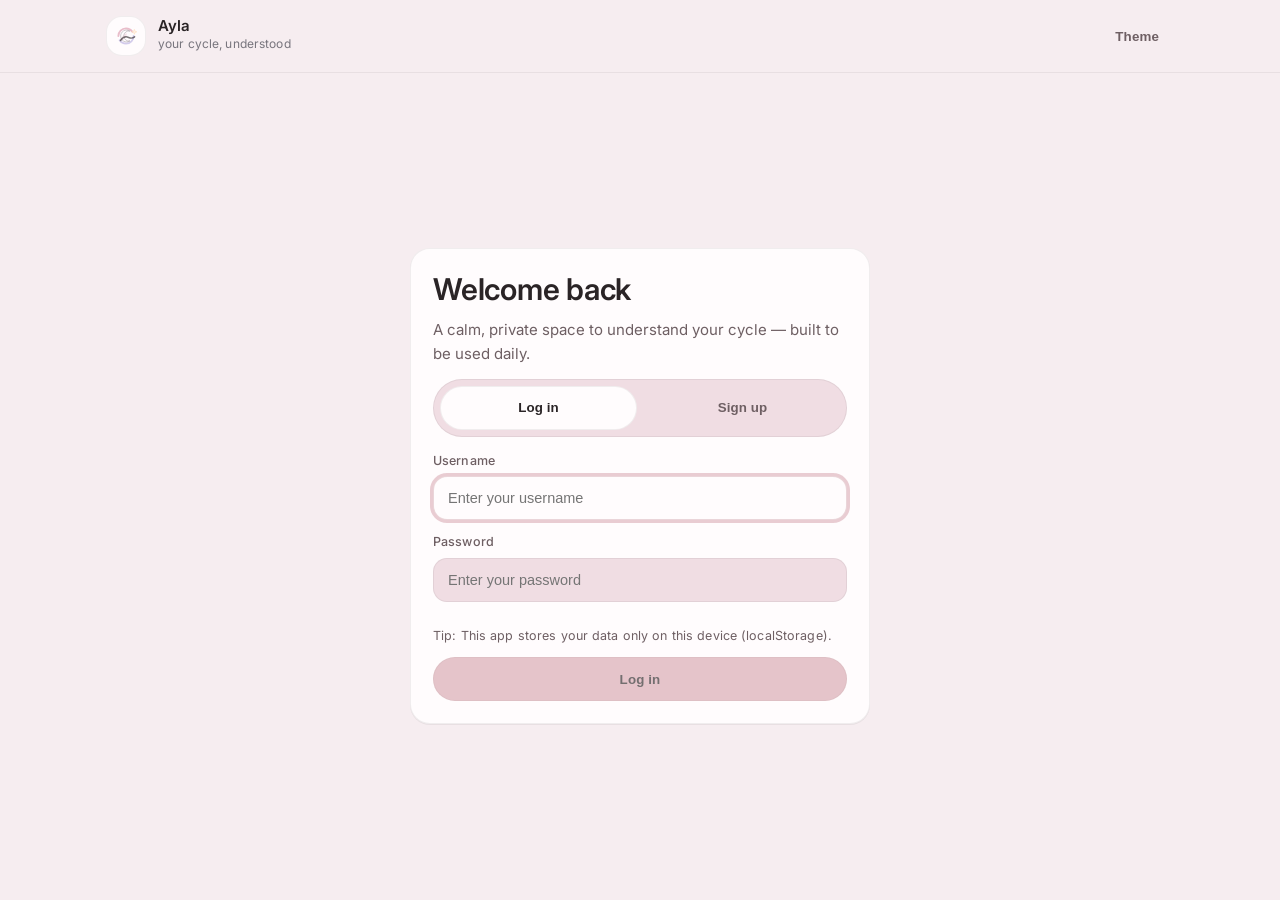
==== dashboard.html @ e4e5021b "Initial commit" ====
<!doctype html>
<html lang="en">
  <head>
    <meta charset="UTF-8" />
    <meta name="viewport" content="width=device-width, initial-scale=1" />
    <meta name="color-scheme" content="light" />
    <title>Ayla — your cycle, understood</title>
    <link rel="stylesheet" href="./styles.css" />
  </head>
  <body class="page page--dashboard">
    <a class="skip-link" href="#main">Skip to content</a>

    <header class="topbar topbar--app" role="banner">
      <div class="topbar__inner topbar__inner--app">
        <div class="topbar__brand">
          <div class="brand" aria-label="Ayla">
            <div class="brand__mark" aria-hidden="true">
              <svg class="ayla-logo" viewBox="0 0 48 48" role="img" focusable="false" aria-hidden="true">
                <!-- Cycle ring -->
                <path class="ayla-logo__ring" d="M13.2 24c0-6 4.8-10.8 10.8-10.8 3.7 0 7 1.8 9 4.7" />
                <path class="ayla-logo__ring ayla-logo__ring--soft" d="M34.8 24c0 6-4.8 10.8-10.8 10.8-3.7 0-7-1.8-9-4.7" />

                <!-- Crescent -->
                <path class="ayla-logo__crescent" d="M29.6 17.1a8.4 8.4 0 1 0 0 13.8 7.1 7.1 0 1 1 0-13.8Z" />

                <!-- Petal -->
                <path class="ayla-logo__petal" d="M18.2 27.2c.7-2.9 2.8-5.1 6.2-6.5-.2 3.7-1.6 6.2-4.4 7.8-1.1.6-2.4.9-3.9.9.8-.6 1.4-1.3 2.1-2.2Z" />

                <!-- Gentle wave -->
                <path class="ayla-logo__wave" d="M16.2 30.3c2.5-3.5 5.3-5.1 7.9-5.1 2.7 0 4.6 1.8 7.4 1.8 1.7 0 3.2-.6 4.6-1.8" />

                <!-- Spark -->
                <path class="ayla-logo__spark" d="M35.8 14.6l.9 2.6 2.6.9-2.6.9-.9 2.6-.9-2.6-2.6-.9 2.6-.9.9-2.6Z" />
              </svg>
            </div>
            <div class="brand__text">
              <div class="brand__name">Ayla</div>
              <div class="brand__tagline">your cycle, understood</div>
            </div>
          </div>
        </div>

        <nav class="app-nav" id="appNav" aria-label="Main navigation">
          <button class="app-nav__tab" type="button" data-route="home" aria-current="page">Home</button>
          <button class="app-nav__tab" type="button" data-route="calendar">Calendar</button>
          <button class="app-nav__tab" type="button" data-route="insights">Insights</button>
          <button class="app-nav__tab" type="button" data-route="food">Food</button>
          <button class="app-nav__tab" type="button" data-route="movement">Movement</button>
        </nav>
      </div>
    </header>

    <main id="main" class="dashboard-shell" role="main" data-active-view="home">
      <!-- HOME: immersive ring + energy only (100vh shell with global footer) -->
      <section class="app-view app-view--home app-view--immerse" id="view-home" aria-label="Home">
        <div class="home-immerse">
          <div class="home-hero-composition">
            <header class="home-hero-composition__greet">
              <h1 class="home-greeting h2" id="greeting">Hi</h1>
              <p class="home-emotion subtle" id="todayLine">A gentle place to check in.</p>
            </header>

            <div class="home-immerse__hero" aria-label="Your cycle today">
              <article class="immerse-cycle card card--immerse">
                <span class="immerse-cycle__eyebrow micro">Today</span>
                <button
                  type="button"
                  class="immerse-cycle__ring-btn"
                  id="heroCycleBtn"
                  aria-label="Open cycle details and settings"
                >
                  <span class="cycle-ring-lg home-ring home-ring--hero" aria-hidden="true">
                    <svg class="cycle-ring-lg__svg" id="heroCycleRing" viewBox="0 0 220 220" role="img" focusable="false"></svg>
                    <span class="cycle-ring-lg__center cycle-ring-lg__center--hero">
                      <span class="visually-hidden">Cycle day</span>
                      <span class="cycle-ring-lg__day cycle-ring-lg__day--hero" id="heroRingDay">—</span>
                    </span>
                  </span>
                </button>
                <p class="immerse-cycle__phase" id="heroDayPhaseLine">Day — · —</p>
                <p class="immerse-cycle__whisper micro subtle" id="homeCycleWhisper" hidden></p>
              </article>

              <article class="immerse-energy card card--immerse">
                <div class="immerse-energy__head">
                  <div class="immerse-energy__head-text">
                    <h2 class="immerse-energy__title">Energy</h2>
                    <p class="immerse-energy__subtitle subtle" id="homeEnergySubtitle">Log your cycle to see the curve</p>
                  </div>
                  <span class="immerse-energy__badge" id="homeEnergyBadge" aria-label="Energy tendency">—</span>
                </div>
                <button type="button" class="immerse-energy__chart-btn" id="heroEnergyBtn" aria-label="Open energy analytics">
                  <span class="energy-card__chart energy-card__chart--hero" id="heroEnergyChartWrap">
                    <svg
                      class="energy-card__svg"
                      id="heroEnergyWave"
                      viewBox="0 0 720 120"
                      role="img"
                      focusable="false"
                      aria-hidden="true"
                    ></svg>
                    <div class="wave-tooltip wave-tooltip--hero" id="heroWaveTooltip" role="status" aria-live="polite" hidden></div>
                  </span>
                </button>
                <div class="immerse-energy__axis micro subtle" aria-hidden="true">
                  <span>Low</span>
                  <span class="immerse-energy__axis-spacer"></span>
                  <span>High</span>
                </div>
              </article>
            </div>
          </div>
        </div>
      </section>

      <!-- CYCLE DETAILS (from Home ring) -->
      <section class="app-view app-view--scroll app-view--sub" id="view-cycle" aria-label="Cycle details" hidden>
        <div class="subpage-head">
          <h2 class="h3 subpage-head__title">Cycle details</h2>
          <p class="micro subtle subpage-head__hint">Settings, dates, and gentle estimates.</p>
        </div>
        <section class="card card--full cycle-detail-card">
          <div class="home-details__body home-details__body--page">
            <div class="home-details__grid-inputs">
              <label class="field">
                <span class="field__label">Cycle length (days)</span>
                <input class="field__input" id="homeCycleLengthInput" type="number" inputmode="numeric" min="15" max="60" placeholder="28" />
              </label>
              <label class="field">
                <span class="field__label">Period start date</span>
                <input class="field__input" id="homePeriodStartInput" type="date" />
              </label>
              <label class="field">
                <span class="field__label">Period duration</span>
                <input class="field__input" id="homePeriodDurationInput" type="number" inputmode="numeric" min="2" max="10" placeholder="5" />
              </label>
            </div>

            <div class="home-details__live">
              <h3 class="h3 home-details__live-title">Live estimates</h3>
              <div class="kvs home-details__kvs">
                <div class="kv">
                  <div class="kv__k">Current phase</div>
                  <div class="kv__v" id="homeKvPhase">—</div>
                </div>
                <div class="kv">
                  <div class="kv__k">Expected energy</div>
                  <div class="kv__v" id="homeKvEnergy">—</div>
                </div>
                <div class="kv">
                  <div class="kv__k">Next period</div>
                  <div class="kv__v" id="homeKvNextPeriod">—</div>
                </div>
                <div class="kv">
                  <div class="kv__k">Fertile window</div>
                  <div class="kv__v" id="homeKvFertile">—</div>
                </div>
              </div>
              <p class="micro subtle" id="homeCycleSaveState">Saved locally.</p>
            </div>

            <div class="home-details__phases" aria-label="Phase breakdown">
              <h3 class="h3">Phase notes</h3>
              <div class="phase-grid phase-grid--home">
                <article class="phase-mini" data-phase="Period">
                  <div class="phase-mini__k">Period</div>
                  <div class="phase-mini__v">Lower energy is common. Warmth, rest, and gentle meals can feel supportive.</div>
                </article>
                <article class="phase-mini" data-phase="Follicular">
                  <div class="phase-mini__k">Follicular</div>
                  <div class="phase-mini__v">Energy tends to rise. A sweet window for planning and building.</div>
                </article>
                <article class="phase-mini" data-phase="Ovulation">
                  <div class="phase-mini__k">Ovulation</div>
                  <div class="phase-mini__v">Often the peak. Hydrate and choose movement that feels joyful.</div>
                </article>
                <article class="phase-mini" data-phase="Luteal">
                  <div class="phase-mini__k">Luteal</div>
                  <div class="phase-mini__v">Bandwidth may drop. Simplify plans and keep meals steady.</div>
                </article>
              </div>
            </div>
          </div>
        </section>
      </section>

      <!-- ENERGY ANALYTICS (from Home wave) -->
      <section class="app-view app-view--scroll app-view--sub" id="view-energy" aria-label="Energy analytics" hidden>
        <div class="subpage-head">
          <h2 class="h3 subpage-head__title">Energy</h2>
          <p class="micro subtle subpage-head__hint">Rhythm, patterns, and what to expect.</p>
        </div>

        <section class="card card--full energy-analytics-card">
          <div class="energy-page__viz" id="energyPageChartWrap">
            <svg
              class="energy-card__svg energy-page__svg"
              id="energyPageWave"
              viewBox="0 0 720 120"
              role="img"
              focusable="false"
              aria-label="Energy curve across your cycle"
            ></svg>
          </div>
          <div class="energy-page__strip insights energy-strip">
            <div class="insight-card">
              <div class="insight-card__k">
                <span class="insight-card__icon insight-card__icon--period" aria-hidden="true">
                  <svg viewBox="0 0 24 24" focusable="false">
                    <path fill="none" stroke="currentColor" stroke-width="1.7" stroke-linecap="round" stroke-linejoin="round" d="M8.2 4.8c0 3.8 3.8 4.3 3.8 7.2s-3.8 3.4-3.8 7.2" />
                    <path fill="none" stroke="currentColor" stroke-width="1.7" stroke-linecap="round" stroke-linejoin="round" d="M15.8 4.8c0 3.8-3.8 4.3-3.8 7.2s3.8 3.4 3.8 7.2" />
                  </svg>
                </span>
                <span class="insight-card__label">Next period</span>
              </div>
              <div class="insight-card__v" id="energyPgNext">—</div>
              <div class="micro subtle" id="energyPgNextSub">—</div>
            </div>
            <div class="insight-card">
              <div class="insight-card__k">
                <span class="insight-card__icon insight-card__icon--fertile" aria-hidden="true">
                  <svg viewBox="0 0 24 24" focusable="false">
                    <path fill="none" stroke="currentColor" stroke-width="1.7" stroke-linecap="round" stroke-linejoin="round" d="M19.5 4.5c-5.2.5-9.2 3.5-11 7.3-1.2 2.4-1.4 5-.8 7.7 3.2-.6 5.8-2.1 7.7-4.2 3.1-3.3 4.1-7.4 4.1-10.8Z" />
                    <path fill="none" stroke="currentColor" stroke-width="1.7" stroke-linecap="round" stroke-linejoin="round" d="M6.2 18.8c2.6-3.1 5.8-5.6 9.9-7.5" />
                  </svg>
                </span>
                <span class="insight-card__label">Fertile window</span>
              </div>
              <div class="insight-card__v" id="energyPgFertile">—</div>
            </div>
            <div class="insight-card">
              <div class="insight-card__k">
                <span class="insight-card__icon insight-card__icon--guidance" aria-hidden="true">
                  <svg viewBox="0 0 24 24" focusable="false">
                    <path fill="none" stroke="currentColor" stroke-width="1.7" stroke-linecap="round" stroke-linejoin="round" d="M4.5 13.2c2.2-2.8 4.7-4.2 7.1-4.2 2.6 0 4.4 1.7 7.9 1.7 1.7 0 3.1-.4 4-1" />
                    <path fill="none" stroke="currentColor" stroke-width="1.7" stroke-linecap="round" stroke-linejoin="round" d="M6 16.5c2.1-1.7 4.1-2.6 6.2-2.6 2.1 0 3.7.9 5.8.9" />
                  </svg>
                </span>
                <span class="insight-card__label">Guidance</span>
              </div>
              <div class="insight-card__v" id="energyPgGuidance">—</div>
              <div class="micro subtle" id="energyPgGuidanceSub">—</div>
            </div>
          </div>
          <div class="divider"></div>
          <h3 class="h3">Patterns</h3>
          <div class="insight-list" id="energyInsightList" aria-label="Energy-related patterns"></div>
        </section>
      </section>

      <!-- CALENDAR -->
      <section class="app-view app-view--scroll" id="view-calendar" aria-label="Calendar" hidden>
        <section class="card card--calendar card--full" aria-label="Calendar">
          <div class="card__body card__body--calendar">
            <div class="calendar" id="calendar">
              <div class="calendar__top">
                <div class="cal-nav" aria-label="Calendar navigation">
                  <button class="icon-btn" id="prevMonthBtn" type="button" aria-label="Previous month">
                    <span aria-hidden="true">‹</span>
                  </button>
                  <div class="cal-title" id="calTitle" aria-live="polite"></div>
                  <button class="icon-btn" id="nextMonthBtn" type="button" aria-label="Next month">
                    <span aria-hidden="true">›</span>
                  </button>
                </div>
                <p class="micro subtle calendar__hint">Tap a day for details.</p>
              </div>
              <div class="calendar__dow" aria-hidden="true">
                <div>Mon</div><div>Tue</div><div>Wed</div><div>Thu</div><div>Fri</div><div>Sat</div><div>Sun</div>
              </div>
              <div class="calendar__grid" id="calendarGrid" role="grid" aria-label="Monthly calendar"></div>
            </div>

            <div class="day-panel" id="dayPanel" aria-label="Selected day details">
              <div class="day-panel__empty subtle" id="dayPanelEmpty">
                Select a date to see what you logged — or add a quick check‑in.
              </div>
              <div class="day-panel__content" id="dayPanelContent" hidden>
                <div class="day-panel__top">
                  <div>
                    <div class="micro subtle">Selected</div>
                    <div class="day-panel__date" id="selectedDateLabel">—</div>
                  </div>
                  <div class="pill" id="phasePill" hidden></div>
                </div>

                <div class="kvs">
                  <div class="kv">
                    <div class="kv__k">Period</div>
                    <div class="kv__v" id="kvPeriod">—</div>
                  </div>
                  <div class="kv">
                    <div class="kv__k">Check‑in</div>
                    <div class="kv__v" id="kvCheckin">—</div>
                  </div>
                </div>

                <div class="day-panel__guidance" aria-label="Gentle guidance">
                  <div class="micro subtle day-panel__guidance-k">Guidance</div>
                  <div class="day-panel__guidance-v" id="dayPanelTone">—</div>
                </div>

                <section class="day-panel__legend" aria-label="Cycle signals legend">
                  <div class="day-panel__legend-head">
                    <div class="micro subtle">Cycle signals</div>
                  </div>
                  <div class="day-panel__legend-items">
                    <span class="legend-pill legend-pill--period">
                      <svg viewBox="0 0 24 24" aria-hidden="true" focusable="false"><path fill="none" stroke="currentColor" stroke-width="1.7" stroke-linecap="round" stroke-linejoin="round" d="M12 3.2c2.7 4.2 6.6 7.6 6.6 11.8A6.6 6.6 0 0 1 12 21.6 6.6 6.6 0 0 1 5.4 15c0-4.2 3.9-7.6 6.6-11.8Z"/></svg>
                      <span>Period</span>
                    </span>
                    <span class="legend-pill legend-pill--fertile">
                      <svg viewBox="0 0 24 24" aria-hidden="true" focusable="false"><path fill="none" stroke="currentColor" stroke-width="1.7" stroke-linecap="round" stroke-linejoin="round" d="M19.5 4.5c-5.2.5-9.2 3.5-11 7.3-1.2 2.4-1.4 5-.8 7.7 3.2-.6 5.8-2.1 7.7-4.2 3.1-3.3 4.1-7.4 4.1-10.8Z"/><path fill="none" stroke="currentColor" stroke-width="1.7" stroke-linecap="round" stroke-linejoin="round" d="M6.2 18.8c2.6-3.1 5.8-5.6 9.9-7.5"/></svg>
                      <span>Fertile</span>
                    </span>
                    <span class="legend-pill legend-pill--ovu">
                      <svg viewBox="0 0 24 24" aria-hidden="true" focusable="false"><path fill="none" stroke="currentColor" stroke-width="1.7" stroke-linecap="round" stroke-linejoin="round" d="M12 2.7l1.9 6.2 6.2 1.9-6.2 1.9L12 18.9l-1.9-6.2-6.2-1.9 6.2-1.9L12 2.7Z"/></svg>
                      <span>Ovulation</span>
                    </span>
                    <span class="legend-pill legend-pill--low">
                      <svg viewBox="0 0 24 24" aria-hidden="true" focusable="false"><path fill="none" stroke="currentColor" stroke-width="1.7" stroke-linecap="round" stroke-linejoin="round" d="M8.6 18.4h8.9a3.2 3.2 0 0 0 .6-6.3 4.6 4.6 0 0 0-9-.9 3.5 3.5 0 0 0-.5 7.2Z"/><path fill="none" stroke="currentColor" stroke-width="1.7" stroke-linecap="round" stroke-linejoin="round" d="M15.7 6.9a3.4 3.4 0 0 1 2.8 1.5"/></svg>
                      <span>Rest day</span>
                    </span>
                  </div>
                </section>

                <div class="day-panel__actions">
                  <button class="btn btn--soft js-open-checkin-today" id="quickCheckinBtn" type="button">Daily check‑in</button>
                  <button class="btn btn--soft js-open-period-today" id="quickPeriodBtn" type="button">Log period</button>
                </div>
              </div>
            </div>
          </div>
        </section>
      </section>

      <!-- INSIGHTS -->
      <section class="app-view app-view--scroll" id="view-insights" aria-label="Insights" hidden>
        <div class="view-page-head">
          <h2 class="h3">Insights</h2>
          <p class="micro subtle">Simple patterns, gently explained.</p>
        </div>
        <section class="card card--full" aria-label="Insights content">
          <div class="card__body">
            <div class="insights-dash">
              <div class="insights-grid insights-grid--top" aria-label="Summary">
                <div class="insight-card insight-card--summary">
                  <div class="insight-card__k">
                    <span class="insight-card__icon insight-card__icon--period" aria-hidden="true">
                      <svg viewBox="0 0 24 24" focusable="false">
                        <path fill="none" stroke="currentColor" stroke-width="1.7" stroke-linecap="round" stroke-linejoin="round" d="M8.2 4.8c0 3.8 3.8 4.3 3.8 7.2s-3.8 3.4-3.8 7.2" />
                        <path fill="none" stroke="currentColor" stroke-width="1.7" stroke-linecap="round" stroke-linejoin="round" d="M15.8 4.8c0 3.8-3.8 4.3-3.8 7.2s3.8 3.4 3.8 7.2" />
                      </svg>
                    </span>
                    <span class="insight-card__label">Next period</span>
                  </div>
                  <div class="insight-card__v" id="insNextPeriod">—</div>
                  <div class="micro subtle" id="insNextPeriodSub">Add a period to enable predictions.</div>
                </div>

                <div class="insight-card insight-card--summary">
                  <div class="insight-card__k">
                    <span class="insight-card__icon insight-card__icon--fertile" aria-hidden="true">
                      <svg viewBox="0 0 24 24" focusable="false">
                        <path fill="none" stroke="currentColor" stroke-width="1.7" stroke-linecap="round" stroke-linejoin="round" d="M19.5 4.5c-5.2.5-9.2 3.5-11 7.3-1.2 2.4-1.4 5-.8 7.7 3.2-.6 5.8-2.1 7.7-4.2 3.1-3.3 4.1-7.4 4.1-10.8Z" />
                        <path fill="none" stroke="currentColor" stroke-width="1.7" stroke-linecap="round" stroke-linejoin="round" d="M6.2 18.8c2.6-3.1 5.8-5.6 9.9-7.5" />
                      </svg>
                    </span>
                    <span class="insight-card__label">Fertile window</span>
                  </div>
                  <div class="insight-card__v" id="insFertileWindow">—</div>
                  <div class="micro subtle">Basic estimate (no temperature/ovulation tests).</div>
                </div>

                <div class="insight-card insight-card--summary">
                  <div class="insight-card__k">
                    <span class="insight-card__icon insight-card__icon--guidance" aria-hidden="true">
                      <svg viewBox="0 0 24 24" focusable="false">
                        <path fill="none" stroke="currentColor" stroke-width="1.7" stroke-linecap="round" stroke-linejoin="round" d="M4.5 13.2c2.2-2.8 4.7-4.2 7.1-4.2 2.6 0 4.4 1.7 7.9 1.7 1.7 0 3.1-.4 4-1" />
                        <path fill="none" stroke="currentColor" stroke-width="1.7" stroke-linecap="round" stroke-linejoin="round" d="M6 16.5c2.1-1.7 4.1-2.6 6.2-2.6 2.1 0 3.7.9 5.8.9" />
                      </svg>
                    </span>
                    <span class="insight-card__label">Current phase</span>
                  </div>
                  <div class="insight-card__v" id="insGuidance">—</div>
                  <div class="micro subtle" id="insGuidanceSub">Log at least one period to see phases.</div>
                </div>
              </div>

              <div class="insights-grid insights-grid--quick" aria-label="Quick insights">
                <div class="insight-card insight-card--mini">
                  <div class="insight-card__k"><span class="insight-card__label">Energy</span></div>
                  <div class="insight-card__v" id="insQuickEnergy">—</div>
                  <div class="micro subtle" id="insQuickEnergySub">—</div>
                </div>
                <div class="insight-card insight-card--mini">
                  <div class="insight-card__k"><span class="insight-card__label">Mood</span></div>
                  <div class="insight-card__v" id="insQuickMood">—</div>
                  <div class="micro subtle" id="insQuickMoodSub">—</div>
                </div>
                <div class="insight-card insight-card--mini">
                  <div class="insight-card__k"><span class="insight-card__label">Hydration</span></div>
                  <div class="insight-card__v" id="insQuickHydration">—</div>
                  <div class="micro subtle" id="insQuickHydrationSub">—</div>
                </div>
                <div class="insight-card insight-card--mini">
                  <div class="insight-card__k"><span class="insight-card__label">Recovery</span></div>
                  <div class="insight-card__v" id="insQuickRecovery">—</div>
                  <div class="micro subtle" id="insQuickRecoverySub">—</div>
                </div>
              </div>

              <section class="insights-reflection" aria-label="Reflection">
                <div class="insights-reflection__head">
                  <span class="insights-reflection__icon" aria-hidden="true">
                    <svg viewBox="0 0 24 24" focusable="false">
                      <path fill="none" stroke="currentColor" stroke-width="1.7" stroke-linecap="round" stroke-linejoin="round" d="M12 2.7l1.9 6.2 6.2 1.9-6.2 1.9L12 18.9l-1.9-6.2-6.2-1.9 6.2-1.9L12 2.7Z" />
                    </svg>
                  </span>
                  <div>
                    <div class="micro subtle">Reflection</div>
                    <div class="insights-reflection__title" id="insReflectionTitle">A gentle note for today</div>
                  </div>
                </div>
                <div class="insights-reflection__body" id="insReflectionBody">
                  Your body works in seasons. A small daily check‑in helps Ayla learn your rhythm — softly, over time.
                </div>
              </section>
            </div>
          </div>
        </section>
      </section>

      <!-- FOOD -->
      <section class="app-view app-view--scroll" id="view-food" aria-label="Food guidance" hidden>
        <section class="card card--full" aria-label="Food recommendations">
          <div class="card__body">
            <div class="panel-head">
              <div class="micro subtle">Gentle food support for each cycle phase.</div>
              <div class="seg-mini" role="group" aria-label="Food focus">
                <button class="seg-mini__btn is-active" id="foodAllBtn" type="button">All phases</button>
                <button class="seg-mini__btn" id="foodTodayBtn" type="button">Today</button>
              </div>
            </div>
            <div class="phase-board" aria-label="Food guidance board">
              <div class="phase-board__main" aria-label="Food phases">
                <div class="phase-cards" id="foodCards" aria-label="Food phase cards"></div>
              </div>
              <aside class="phase-board__aside" aria-label="Food support">
                <div class="phase-aside" id="foodAside"></div>
              </aside>
            </div>
          </div>
        </section>
      </section>

      <!-- MOVEMENT -->
      <section class="app-view app-view--scroll" id="view-movement" aria-label="Movement guidance" hidden>
        <section class="card card--full" aria-label="Movement recommendations">
          <div class="card__body">
            <div class="panel-head">
              <div class="micro subtle">Gentle movement suggestions for each phase.</div>
              <div class="seg-mini" role="group" aria-label="Movement focus">
                <button class="seg-mini__btn is-active" id="moveAllBtn" type="button">All phases</button>
                <button class="seg-mini__btn" id="moveTodayBtn" type="button">Today</button>
              </div>
            </div>
            <div class="phase-board" aria-label="Movement guidance board">
              <div class="phase-board__main" aria-label="Movement phases">
                <div class="phase-cards" id="moveCards" aria-label="Movement phase cards"></div>
              </div>
              <aside class="phase-board__aside" aria-label="Movement support">
                <div class="phase-aside" id="moveAside"></div>
              </aside>
            </div>
          </div>
        </section>
      </section>
    </main>

    <footer class="app-footer" role="contentinfo">
      <p class="app-footer__tagline">Designed to move gently with your rhythm.</p>
      <nav class="app-footer__nav" aria-label="Utilities">
        <button class="btn btn--ghost btn--compact app-footer__link" id="themeBtn" type="button">Themes</button>
        <button class="btn btn--ghost btn--compact app-footer__link" id="footerPrivacyBtn" type="button">Privacy</button>
        <button class="btn btn--ghost btn--compact app-footer__link" id="logoutBtn" type="button">Log out</button>
      </nav>
    </footer>

    <!-- MODALS -->
    <dialog class="modal" id="checkinModal" aria-label="Daily check-in">
      <form method="dialog" class="modal__card" id="checkinForm">
        <div class="modal__head">
          <div>
            <div class="micro subtle">Daily check‑in</div>
            <div class="h3" id="checkinTitleDate">Today</div>
          </div>
          <button class="icon-btn" value="cancel" aria-label="Close" type="submit"><span aria-hidden="true">×</span></button>
        </div>

        <div class="modal__body">
          <div class="group">
            <div class="group__label">Mood</div>
            <div class="chips" id="moodChips" aria-label="Mood"></div>
          </div>
          <div class="group">
            <div class="group__label">Energy</div>
            <div class="chips" id="energyChips" aria-label="Energy"></div>
          </div>
          <div class="group">
            <div class="group__label">Pain</div>
            <div class="chips" id="painChips" aria-label="Pain"></div>
          </div>
          <label class="field">
            <span class="field__label">Notes (optional)</span>
            <textarea class="field__textarea" id="notes" rows="3" placeholder="Anything you want to remember…"></textarea>
          </label>
          <p class="micro subtle">Designed to take under 10 seconds.</p>
        </div>

        <div class="modal__foot">
          <button class="btn btn--ghost btn--danger" id="deleteCheckinBtn" type="button">
            <span class="btn__icon" aria-hidden="true">
              <svg viewBox="0 0 24 24"><path d="M9 3.5h6m-8 3h10m-1 0-.8 13.2a2 2 0 0 1-2 1.8H10.8a2 2 0 0 1-2-1.8L8 6.5m3 3.5v8m2-8v8" fill="none" stroke="currentColor" stroke-width="1.6" stroke-linecap="round"/></svg>
            </span>
            Remove
          </button>
          <div class="spacer"></div>
          <button class="btn btn--primary btn--ritual" id="saveCheckinBtn" value="default" type="submit">
            Save check‑in
          </button>
        </div>
      </form>
    </dialog>

    <dialog class="modal" id="periodModal" aria-label="Log period">
      <form method="dialog" class="modal__card" id="periodForm">
        <div class="modal__head">
          <div>
            <div class="micro subtle">Log period</div>
            <div class="h3">Select dates</div>
          </div>
          <button class="icon-btn" value="cancel" aria-label="Close" type="submit"><span aria-hidden="true">×</span></button>
        </div>

        <div class="modal__body">
          <div class="two-col">
            <label class="field">
              <span class="field__label">Start date</span>
              <span class="field__control field__control--icon">
                <span class="field__icon" aria-hidden="true">
                  <svg viewBox="0 0 24 24"><path d="M19.5 4.5c-5.2.5-9.2 3.5-11 7.3-1.2 2.4-1.4 5-.8 7.7 3.2-.6 5.8-2.1 7.7-4.2 3.1-3.3 4.1-7.4 4.1-10.8Z"/><path d="M6.2 18.8c2.6-3.1 5.8-5.6 9.9-7.5" fill="none" stroke="currentColor" stroke-width="1.6" stroke-linecap="round"/></svg>
                </span>
                <input class="field__input field__input--icon" id="periodStart" type="date" />
              </span>
            </label>
            <label class="field">
              <span class="field__label">End date</span>
              <span class="field__control field__control--icon">
                <span class="field__icon" aria-hidden="true">
                  <svg viewBox="0 0 24 24"><path d="M8.6 18.5h8.8a3.1 3.1 0 0 0 .5-6.1 4.4 4.4 0 0 0-8.5-1.4 3.4 3.4 0 0 0-.8 6.5Z"/></svg>
                </span>
                <input class="field__input field__input--icon" id="periodEnd" type="date" />
              </span>
            </label>
          </div>

          <div class="group">
            <div class="group__label">Flow</div>
            <div class="chips" id="flowChips" aria-label="Flow"></div>
          </div>

          <p class="micro subtle">
            Stored only on this device. You can edit anytime.
          </p>

          <p class="micro error" id="periodError" role="status" aria-live="polite" hidden></p>
        </div>

        <div class="modal__foot">
          <button class="btn btn--ghost btn--danger" id="deletePeriodBtn" type="button">
            <span class="btn__icon" aria-hidden="true">
              <svg viewBox="0 0 24 24"><path d="M9 3.5h6m-8 3h10m-1 0-.8 13.2a2 2 0 0 1-2 1.8H10.8a2 2 0 0 1-2-1.8L8 6.5m3 3.5v8m2-8v8" fill="none" stroke="currentColor" stroke-width="1.6" stroke-linecap="round"/></svg>
            </span>
            Remove last
          </button>
          <div class="spacer"></div>
          <button class="btn btn--primary btn--ritual" id="savePeriodBtn" value="default" type="submit">Save period</button>
        </div>
      </form>
    </dialog>

    <dialog class="modal" id="phaseLearnModal" aria-label="Cycle phase guidance">
      <form method="dialog" class="modal__card modal__card--phase" id="phaseLearnForm">
        <div class="modal__head">
          <div class="phase-learn__head">
            <span class="phase-learn__icon" id="phaseLearnIcon" aria-hidden="true"></span>
            <div>
              <div class="micro subtle">Phase guide</div>
              <div class="h3" id="phaseLearnTitle">Period</div>
            </div>
          </div>
          <button class="icon-btn" value="cancel" aria-label="Close" type="submit"><span aria-hidden="true">×</span></button>
        </div>

        <div class="modal__body">
          <div class="phase-learn__summary" id="phaseLearnSubtitle">
            Your body is shifting inward. Softer pacing can feel supportive.
          </div>

          <div class="phase-learn__grid" id="phaseLearnGrid" aria-label="Phase guidance sections"></div>

          <div class="phase-learn__footnote micro subtle" id="phaseLearnNote">
            Gentle guidance for reflection — not medical advice.
          </div>
        </div>

        <div class="modal__foot">
          <div class="spacer"></div>
          <button class="btn btn--primary btn--ritual" value="cancel" type="submit">Close</button>
        </div>
      </form>
    </dialog>

    <dialog class="modal" id="privacyModal" aria-label="Privacy">
      <form method="dialog" class="modal__card modal__card--tight">
        <div class="modal__head">
          <div>
            <div class="micro subtle">Privacy</div>
            <div class="h3">Your data stays on your device</div>
          </div>
          <button class="icon-btn" value="cancel" aria-label="Close" type="submit"><span aria-hidden="true">×</span></button>
        </div>
        <div class="modal__body">
          <ul class="list">
            <li>No external APIs</li>
            <li>No analytics</li>
            <li>No account recovery</li>
            <li>Everything is stored in your browser’s <span class="mono">localStorage</span></li>
          </ul>
          <p class="micro subtle">
            If you clear site data or switch browsers/devices, your data won’t follow.
          </p>
        </div>
        <div class="modal__foot">
          <div class="spacer"></div>
          <button class="btn btn--primary" value="default" type="submit">Got it</button>
        </div>
      </form>
    </dialog>

    <dialog class="modal" id="settingsModal" aria-label="Settings">
      <form method="dialog" class="modal__card modal__card--tight">
        <div class="modal__head">
          <div>
            <div class="micro subtle">Settings</div>
            <div class="h3">This device</div>
          </div>
          <button class="icon-btn" value="cancel" aria-label="Close" type="submit"><span aria-hidden="true">×</span></button>
        </div>
        <div class="modal__body">
          <p class="subtle">
            Ayla keeps your journal locally. Use Themes to adjust appearance, or review Privacy anytime from the menu.
          </p>
          <button class="btn btn--soft btn--block" id="settingsThemeBtn" type="button">Open Themes</button>
        </div>
        <div class="modal__foot">
          <div class="spacer"></div>
          <button class="btn btn--primary" value="default" type="submit">Done</button>
        </div>
      </form>
    </dialog>

    <dialog class="modal day-modal" id="dayModal" aria-label="Day view">
      <form method="dialog" class="modal__card day-modal__card">
        <div class="modal__head">
          <div>
            <div class="micro subtle" id="dayModalSubtitle">Day view</div>
            <div class="h3" id="dayModalDate">—</div>
          </div>
          <button class="icon-btn" value="cancel" aria-label="Close" type="submit"><span aria-hidden="true">×</span></button>
        </div>

        <div class="modal__body day-modal__body">
          <section class="day-block" aria-label="Day summary">
            <div class="day-block__top">
              <div class="pill" id="dayModalPhase" hidden></div>
              <div class="mini-bars" aria-label="Indicators">
                <div class="mini-bars__item">
                  <div class="mini-bars__k">Energy</div>
                  <div class="mini-bars__bar"><div class="mini-bars__fill" id="dayEnergyFill"></div></div>
                </div>
                <div class="mini-bars__item">
                  <div class="mini-bars__k">Pain</div>
                  <div class="mini-bars__bar"><div class="mini-bars__fill mini-bars__fill--rose" id="dayPainFill"></div></div>
                </div>
              </div>
            </div>
            <div class="day-quote" id="dayModalEmotionLine">A gentle place to check in.</div>
          </section>

          <section class="day-block" aria-label="Logged data">
            <div class="day-grid">
              <div class="soft-card">
                <div class="soft-card__k">Mood</div>
                <div class="soft-card__v" id="dayMood">—</div>
              </div>
              <div class="soft-card">
                <div class="soft-card__k">Energy</div>
                <div class="soft-card__v" id="dayEnergy">—</div>
              </div>
              <div class="soft-card">
                <div class="soft-card__k">Pain</div>
                <div class="soft-card__v" id="dayPain">—</div>
              </div>
              <div class="soft-card soft-card--wide">
                <div class="soft-card__k">Notes</div>
                <div class="soft-card__v soft-card__v--notes" id="dayNotes">No notes.</div>
              </div>
            </div>
            <p class="micro subtle" id="dayNoData" hidden>No data logged for this day yet.</p>
          </section>

          <section class="day-actions" aria-label="Quick actions">
            <button class="btn btn--soft" id="dayActionCheckin" type="button">Add check‑in</button>
            <button class="btn btn--soft" id="dayActionPeriod" type="button">Log / edit period</button>
          </section>

          <details class="accordion" id="dayInsightsDetails">
            <summary class="accordion__summary">Smart insights</summary>
            <div class="accordion__body">
              <div class="micro subtle" id="daySmartInsightsEmpty">Not enough history yet. A few check‑ins will unlock patterns.</div>
              <div class="insight-list" id="daySmartInsights"></div>
            </div>
          </details>

          <details class="accordion" id="dayCompareDetails">
            <summary class="accordion__summary">Last cycle comparison</summary>
            <div class="accordion__body">
              <div class="micro subtle" id="dayCompareLine">—</div>
            </div>
          </details>

          <details class="accordion" id="dayGuidanceDetails" open>
            <summary class="accordion__summary">Gentle guidance</summary>
            <div class="accordion__body">
              <div class="day-guidance" id="dayGuidance">—</div>
            </div>
          </details>
        </div>

        <div class="modal__foot">
          <button class="btn btn--ghost" value="cancel" type="submit">Close</button>
          <div class="spacer"></div>
          <button class="btn btn--primary" id="dayDoneBtn" value="default" type="submit">Done</button>
        </div>
      </form>
    </dialog>

    <dialog class="modal theme-modal" id="themeModal" aria-label="Choose theme">
      <form method="dialog" class="modal__card modal__card--tight">
        <div class="modal__head">
          <div>
            <div class="micro subtle">Personalization</div>
            <div class="h3">Themes</div>
          </div>
          <button class="icon-btn" value="cancel" aria-label="Close" type="submit"><span aria-hidden="true">×</span></button>
        </div>
        <div class="modal__body">
          <div class="scroll-area scroll-fade theme-scroll" id="themeScroll" aria-label="Theme options">
            <div class="theme-list" id="themeList"></div>
          </div>
          <p class="micro subtle">Your preference stays on this device.</p>
        </div>
        <div class="modal__foot">
          <div class="spacer"></div>
          <button class="btn btn--primary" value="default" type="submit">Done</button>
        </div>
      </form>
    </dialog>

    <script src="./theme.js" defer></script>
    <script src="./dashboard.js" defer></script>
  </body>
</html>
---- styles.css ----
@import url("https://fonts.googleapis.com/css2?family=Inter:wght@400;500;600&display=swap");

:root{
  /* Premium feminine palette (no gradients) */
  --bg:#f8f1f2;         /* warm beige-pink */
  --card:#ffffff;       /* elevated surface */
  --tint:#f6e9eb;       /* soft tint surface */
  --primary:#d8a7af;    /* rich dusty rose */
  --secondary:#b8aee0;  /* muted lavender */
  --ink:#2a2426;        /* text primary */
  --muted:#6e5f63;      /* text secondary */
  --line:rgba(0,0,0,.05); /* subtle borders */

  --on-primary:#2a2426;

  /* Phase accents */
  --phase-period:#d8a7af;
  --phase-follicular:#e6b29a;
  --phase-ovulation:#e8a878;
  --phase-luteal:#b8aee0;

  --danger:#b24a5a;
  --success:#2f7a54;

  --shadow:0 1px 0 rgba(0,0,0,0.06);
  --shadow-soft:0 1px 0 rgba(0,0,0,0.04);
  --r-lg:20px;
  --r-md:16px;
  --r-sm:12px;
  --focus:0 0 0 3px rgba(231,207,211,.55);
  --max:1100px;
  --tap:44px;
  --trans:220ms ease;
  --font: "Inter", system-ui, -apple-system, "Segoe UI", Roboto, Helvetica, Arial, sans-serif;

  /* Type scale */
  --fs-h1: 30px;
  --fs-h2: 21px;
  --fs-h3: 17px;
  --fs-body: 15px;
  --fs-secondary: 13.5px;
  --fs-micro: 12.5px;

  --lh-head: 1.25;
  --lh-body: 1.55;

  --w-body: 400;
  --w-medium: 500;
  --w-head: 600;

  /* Scrollbar (theme-aware) */
  --scroll-thumb: rgba(216,167,175,.55);
  --scroll-thumb-hover: rgba(216,167,175,.75);
  --scroll-track: transparent;
}

/* Smooth theme transitions */
body, .card, .btn, .field__input, .field__textarea, .modal__card, .tabs, .seg-mini{
  transition: background-color 300ms ease, color 300ms ease, border-color 300ms ease, box-shadow 300ms ease, transform 220ms ease, opacity 220ms ease;
}

/* Theme presets (Pro) */
body.theme-blush-pro{
  --bg:#f6edf0;
  --card:#fffcfd;
  --tint:#f0dde3;
  --primary:#d8a7af;
  --secondary:#b8aee0;
  --ink:#2a2426;
  --muted:#6e5f63;
  --line:rgba(0,0,0,.06);
  --on-primary:#2a2426;
  --focus:0 0 0 3px rgba(216,167,175,.55);
  --shadow:0 1px 0 rgba(0,0,0,0.06);
  --shadow-soft:0 1px 0 rgba(0,0,0,0.04);
  --scroll-thumb: rgba(216,167,175,.55);
  --scroll-thumb-hover: rgba(216,167,175,.75);

  --phase-period:#d8a7af;
  --phase-follicular:#e6b29a;
  --phase-ovulation:#e8a878;
  --phase-luteal:#b8aee0;
}
body.theme-lavender-pro{
  --bg:#f3f1fa;
  --card:#ffffff;
  --tint:#e4e0f4;
  --primary:#b8aee0;
  --secondary:#d8a7af;
  --ink:#2a2426;
  --muted:#6e5f63;
  --line:rgba(0,0,0,.06);
  --on-primary:#2a2426;
  --focus:0 0 0 3px rgba(184,174,224,.55);
  --shadow:0 1px 0 rgba(0,0,0,0.06);
  --shadow-soft:0 1px 0 rgba(0,0,0,0.04);
  --scroll-thumb: rgba(184,174,224,.55);
  --scroll-thumb-hover: rgba(184,174,224,.75);

  --phase-period:#d8a7af;
  --phase-follicular:#e6b29a;
  --phase-ovulation:#eec48a;
  --phase-luteal:#b8aee0;
}
body.theme-peach-pro{
  --bg:#fbf3ee;
  --card:#ffffff;
  --tint:#f0ddd4;
  --primary:#e6b29a;
  --secondary:#b8aee0;
  --ink:#2a2426;
  --muted:#6e5f63;
  --line:rgba(0,0,0,.06);
  --on-primary:#2a2426;
  --focus:0 0 0 3px rgba(230,178,154,.55);
  --shadow:0 1px 0 rgba(0,0,0,0.06);
  --shadow-soft:0 1px 0 rgba(0,0,0,0.04);
  --scroll-thumb: rgba(230,178,154,.55);
  --scroll-thumb-hover: rgba(230,178,154,.75);

  --phase-period:#d8a7af;
  --phase-follicular:#e6b29a;
  --phase-ovulation:#e8a878;
  --phase-luteal:#b8aee0;
}
body.theme-moon-pro{
  --bg:#f4f2f3;
  --card:#ffffff;
  --tint:#e7e3e5;
  --primary:#d6d3d4;
  --secondary:#b8aee0;
  --ink:#2a2426;
  --muted:#6e5f63;
  --line:rgba(0,0,0,.06);
  --on-primary:#2a2426;
  --focus:0 0 0 3px rgba(0,0,0,.08);
  --shadow:0 1px 0 rgba(0,0,0,0.06);
  --shadow-soft:0 1px 0 rgba(0,0,0,0.04);
  --scroll-thumb: rgba(110,95,99,.35);
  --scroll-thumb-hover: rgba(110,95,99,.48);

  --phase-period:#d8a7af;
  --phase-follicular:#e6b29a;
  --phase-ovulation:#e8a878;
  --phase-luteal:#b8aee0;
}
body.theme-berry-pro{
  --bg:#f7eff1;
  --card:#ffffff;
  --tint:#edd7dc;
  --primary:#c78692;
  --secondary:#b8aee0;
  --ink:#2a2426;
  --muted:#6e5f63;
  --line:rgba(0,0,0,.06);
  --on-primary:#2a2426;
  --focus:0 0 0 3px rgba(199,134,146,.55);
  --shadow:0 1px 0 rgba(0,0,0,0.06);
  --shadow-soft:0 1px 0 rgba(0,0,0,0.04);
  --scroll-thumb: rgba(199,134,146,.55);
  --scroll-thumb-hover: rgba(199,134,146,.75);

  --phase-period:#c78692;
  --phase-follicular:#e6b29a;
  --phase-ovulation:#e8a878;
  --phase-luteal:#b8aee0;
}
body.theme-midnight-pro{
  --bg:#1f1b1d;
  --card:#262124;
  --tint:#2f2a2d;
  --primary:#d8a7af;
  --secondary:#b8aee0;
  --ink:#f5f0f2;
  --muted:#c1b2b6;
  --line:rgba(255,255,255,.10);
  --on-primary:#1f1b1d;
  --focus:0 0 0 3px rgba(216,167,175,.35);
  --shadow:0 1px 0 rgba(255,255,255,0.10);
  --shadow-soft:0 1px 0 rgba(255,255,255,0.08);
  --scroll-thumb: rgba(216,167,175,.35);
  --scroll-thumb-hover: rgba(216,167,175,.5);

  --phase-period:#d8a7af;
  --phase-follicular:#e6b29a;
  --phase-ovulation:#e8a878;
  --phase-luteal:#b8aee0;
}

*{box-sizing:border-box}
html,body{height:100%}
body{
  margin:0;
  font-family:var(--font);
  background:var(--bg);
  color:var(--ink);
  font-size:var(--fs-body);
  line-height:var(--lh-body);
}

/* Cycle details page layout */
.cycle-page{
  min-height:100dvh;
  background:var(--bg);
}
.cycle-main{
  max-width:var(--max);
  margin:0 auto;
  padding:14px 14px 28px;
}
.cycle-hero{
  background:var(--card);
  border:1px solid var(--line);
  border-radius:var(--r-lg);
  box-shadow:var(--shadow);
  padding:16px;
}
.cycle-hero__head{
  display:flex;
  flex-direction:column;
  gap:8px;
}
.cycle-hero__titleRow{
  display:flex;
  align-items:center;
  gap:10px;
}
.cycle-hero__icon{
  width:36px;
  height:36px;
  border-radius:14px;
  display:grid;
  place-items:center;
  background:var(--tint);
  border:1px solid var(--line);
  font-size:18px;
}
.cycle-hero__title{
  font-weight:var(--w-head);
  letter-spacing:-.18px;
  font-size:var(--fs-h2);
  line-height:var(--lh-head);
}
.cycle-hero__tone{
  margin:0;
  color:var(--muted);
  max-width:62ch;
}

.cycle-hero__viz{
  margin-top:14px;
  display:grid;
  grid-template-columns: 320px 1fr;
  gap:14px;
  align-items:stretch;
}

.cycle-ring-lg{
  position:relative;
  min-height:320px;
  border-radius:var(--r-lg);
  border:1px solid var(--line);
  background:var(--bg);
  display:grid;
  place-items:center;
  overflow:hidden;
}
.cycle-ring-lg__svg{
  width:260px;
  height:260px;
  display:block;
}
.cycle-ring-lg__center{
  position:absolute;
  inset:0;
  display:flex;
  flex-direction:column;
  align-items:center;
  justify-content:center;
  text-align:center;
  pointer-events:none;
}
.cycle-ring-lg__day{
  font-size:30px;
  font-weight:var(--w-head);
  letter-spacing:-.4px;
  line-height:1.05;
}
.cycle-ring-lg__sub{
  margin-top:6px;
  max-width:24ch;
}

.energy-lg{
  border-radius:var(--r-lg);
  border:1px solid var(--line);
  background:var(--bg);
  padding:14px;
  overflow:hidden;
  display:flex;
  flex-direction:column;
  gap:10px;
}
.energy-lg__head{
  display:flex;
  align-items:baseline;
  justify-content:space-between;
  gap:10px;
}
.energy-lg__chart{
  position:relative;
  border-radius:18px;
  border:1px solid var(--line);
  background:var(--card);
  padding:10px;
}
.energy-lg__svg{
  width:100%;
  height:180px;
  display:block;
}
.energy-lg__scale{
  display:flex;
  align-items:center;
  gap:10px;
  color:var(--muted);
  padding:0 6px;
}
.wave-tooltip{
  position:absolute;
  transform:translate(-50%, -120%);
  padding:8px 10px;
  border-radius:999px;
  border:1px solid var(--line);
  background:var(--card);
  box-shadow:var(--shadow-soft);
  font-size:12px;
  color:var(--ink);
  white-space:nowrap;
  pointer-events:none;
}

.cycle-grid{
  margin-top:14px;
  display:grid;
  grid-template-columns: 1fr 1fr;
  gap:12px;
}
.cycle-card{padding:12px}
.cycle-form{display:flex; flex-direction:column; gap:12px}

.cycle-phases{
  margin-top:14px;
  background:var(--card);
  border:1px solid var(--line);
  border-radius:var(--r-lg);
  box-shadow:var(--shadow);
  padding:16px;
}
.cycle-phases__head{display:flex; flex-direction:column; gap:6px; margin-bottom:12px}
.phase-grid{
  display:grid;
  grid-template-columns: repeat(4, 1fr);
  gap:10px;
}
.phase-mini{
  border:1px solid var(--line);
  border-radius:18px;
  background:var(--bg);
  padding:12px;
  cursor:pointer;
  transition:background var(--trans), border-color var(--trans), transform 180ms ease, box-shadow 220ms ease, filter 220ms ease;
}
.phase-mini:hover{
  background:var(--tint);
  transform:translateY(-1px);
  box-shadow:none;
  filter:saturate(1.02);
}
.phase-mini:focus-visible{
  outline:none;
  box-shadow:var(--focus);
}
.phase-mini.is-current{
  background:#fff;
}
.phase-mini__k{
  font-weight:var(--w-head);
  letter-spacing:-.06px;
}
.phase-mini__v{
  margin-top:6px;
  color:rgba(43,42,47,.82);
  font-size:13px;
  line-height:1.45;
}

@media (max-width: 920px){
  .cycle-hero__viz{grid-template-columns: 1fr; }
  .cycle-ring-lg:not(.home-ring--panel):not(.home-ring--hero){min-height:280px}
  .cycle-ring-lg:not(.home-ring--panel):not(.home-ring--hero) .cycle-ring-lg__svg{width:240px; height:240px}
  .cycle-grid{grid-template-columns:1fr}
  .phase-grid{grid-template-columns:1fr 1fr}
}
@media (max-width: 540px){
  .cycle-main{padding:12px 12px 22px}
  .cycle-hero{padding:14px}
  .cycle-hero__title{font-size:18px}
  .cycle-ring-lg:not(.home-ring--panel):not(.home-ring--hero){min-height:260px}
  .energy-lg__svg{height:160px}
  .phase-grid{grid-template-columns:1fr}
}

/* First-load default */
body:not(.theme-blush-pro):not(.theme-lavender-pro):not(.theme-peach-pro):not(.theme-moon-pro):not(.theme-berry-pro):not(.theme-midnight-pro){
  /* If no theme class is present yet, fall back to Blush Calm Pro */
  --bg:#f6edf0;
  --card:#fffcfd;
  --tint:#f0dde3;
  --primary:#d8a7af;
  --secondary:#b8aee0;
  --ink:#2a2426;
  --muted:#6e5f63;
  --line:rgba(0,0,0,.06);
  --on-primary:#2a2426;
  --focus:0 0 0 3px rgba(216,167,175,.55);
  --shadow:0 10px 30px rgba(0,0,0,0.06);
  --shadow-soft:0 12px 28px rgba(0,0,0,0.05);
  --scroll-thumb: rgba(216,167,175,.55);
  --scroll-thumb-hover: rgba(216,167,175,.75);
  --phase-period:#d8a7af;
  --phase-follicular:#e6b29a;
  --phase-ovulation:#e8a878;
  --phase-luteal:#b8aee0;
}

/* Slightly softer text rendering */
body, button, input, textarea{
  -webkit-font-smoothing: antialiased;
  -moz-osx-font-smoothing: grayscale;
}

/* —— Invisible scrolling (premium, native-like) —— */
/* Keep scrolling fully functional, hide visible scrollbar UI */
.scrollbar-hidden,
html,
body{
  -ms-overflow-style:none; /* IE/Edge legacy */
  scrollbar-width:none; /* Firefox */
}
.scrollbar-hidden{
  -webkit-overflow-scrolling:touch; /* iOS momentum */
}
.scrollbar-hidden::-webkit-scrollbar{
  width:0;
  height:0;
}
.scrollbar-hidden::-webkit-scrollbar-thumb,
.scrollbar-hidden::-webkit-scrollbar-track{
  background:transparent;
}

/* Apply across app scroll surfaces */
/* Global WebKit scrollbar kill-switch (keeps scrolling working) */
*::-webkit-scrollbar{
  width:0;
  height:0;
}
*::-webkit-scrollbar-thumb,
*::-webkit-scrollbar-track{
  background:transparent;
}

body,
.app-view--scroll,
.scroll-area,
.dashboard-shell,
.app-nav,
.modal__body,
dialog,
textarea{
  -ms-overflow-style:none;
  scrollbar-width:none;
  -webkit-overflow-scrolling:touch;
}
body::-webkit-scrollbar,
.app-view--scroll::-webkit-scrollbar,
.scroll-area::-webkit-scrollbar,
.dashboard-shell::-webkit-scrollbar,
.app-nav::-webkit-scrollbar,
.modal__body::-webkit-scrollbar,
dialog::-webkit-scrollbar,
textarea::-webkit-scrollbar{
  width:0;
  height:0;
}

.page--no-scroll{
  height:100%;
  overflow:hidden;
}

.hidden{display:none !important}

.skip-link{
  position:absolute;
  left:-999px;
  top:10px;
  padding:10px 12px;
  background:var(--card);
  border:1px solid var(--line);
  border-radius:999px;
  box-shadow:var(--shadow);
}
.skip-link:focus{left:12px; outline:none; box-shadow:var(--shadow), var(--focus)}

.topbar{
  position:sticky;
  top:0;
  z-index:5;
  background:var(--bg);
  border-bottom:1px solid var(--line);
}
.topbar__inner{
  max-width:var(--max);
  margin:0 auto;
  padding:14px 16px;
  display:flex;
  align-items:center;
  justify-content:space-between;
  gap:12px;
}
.brand{
  display:flex;
  align-items:center;
  gap:12px;
  user-select:none;
}
.brand__mark{
  width:40px;
  height:40px;
  border-radius:16px;
  display:grid;
  place-items:center;
  background:var(--card);
  border:1px solid var(--line);
  box-shadow:none;
  transition:transform var(--trans), box-shadow var(--trans), border-color var(--trans), opacity var(--trans);
}
.brand:hover .brand__mark{
  transform:translateY(-1px) scale(1.01);
  border-color:rgba(233,184,198,.65);
  box-shadow:none;
}
.ayla-logo{
  width:34px;
  height:34px;
  display:block;
}
.ayla-logo__ring{
  fill:none;
  stroke:rgba(231,184,198,.95);
  stroke-width:2.6;
  stroke-linecap:round;
  opacity:.98;
}
.ayla-logo__ring--soft{
  stroke:rgba(184,174,224,.65);
  opacity:.95;
}
.ayla-logo__crescent{
  fill:rgba(255,255,255,.65);
  stroke:rgba(70,56,66,.30);
  stroke-width:1.2;
}
.ayla-logo__petal{
  fill:rgba(231,184,198,.20);
  stroke:rgba(231,184,198,.38);
  stroke-width:1.2;
}
.ayla-logo__wave{
  fill:none;
  stroke:rgba(47,42,43,.70);
  stroke-width:2.1;
  stroke-linecap:round;
  stroke-linejoin:round;
  opacity:.92;
}
.ayla-logo__spark{
  fill:rgba(255,226,196,.38);
  stroke:rgba(255,226,196,.85);
  stroke-width:1.15;
  stroke-linejoin:round;
}
.brand__text{display:flex; flex-direction:column; gap:1px}
.brand__name{
  font-weight:var(--w-head);
  letter-spacing:.08px;
  line-height:1.05;
}
.brand__tagline{
  font-size:12px;
  color:rgba(109,106,115,.92);
  letter-spacing:.12px;
}

.app{min-height:calc(100vh - 74px)}

.auth{
  min-height:calc(100vh - 74px);
  display:grid;
  place-items:center;
  padding:28px 16px;
}
.auth__card{
  width:min(460px, 100%);
  background:var(--card);
  border:1px solid var(--line);
  border-radius:var(--r-lg);
  box-shadow:var(--shadow);
  padding:22px;
}
.auth__header{margin-bottom:14px}
.h1{margin:0; font-size:var(--fs-h1); letter-spacing:-.25px; line-height:var(--lh-head); font-weight:var(--w-head)}
.h2{margin:0; font-size:var(--fs-h2); letter-spacing:-.18px; line-height:var(--lh-head); font-weight:var(--w-head)}
.h3{margin:0; font-size:var(--fs-h3); letter-spacing:-.08px; line-height:var(--lh-head); font-weight:var(--w-head)}
.subtle{margin:10px 0 0; color:var(--muted)}
.micro{font-size:var(--fs-micro); letter-spacing:.12px}
.error{color:var(--danger)}
.success{color:var(--success)}
.mono{font-family:ui-monospace, SFMono-Regular, Menlo, Monaco, Consolas, "Liberation Mono", "Courier New", monospace}

.segmented{
  display:flex;
  gap:8px;
  padding:6px;
  background:var(--tint);
  border:1px solid var(--line);
  border-radius:999px;
}
.segmented__btn{
  flex:1;
  height:var(--tap);
  border:none;
  border-radius:999px;
  background:transparent;
  color:var(--muted);
  font-weight:600;
  letter-spacing:.1px;
  cursor:pointer;
  transition:background var(--trans), color var(--trans);
}
.segmented__btn:focus{outline:none; box-shadow:var(--focus)}
.segmented__btn.is-active{
  background:var(--card);
  border:1px solid var(--line);
  color:var(--ink);
}

.form{
  margin-top:14px;
  display:flex;
  flex-direction:column;
  gap:12px;
  transition:opacity var(--trans);
}
.form.is-switching{opacity:.72}
.field{display:flex; flex-direction:column; gap:6px}
.field__label{font-size:var(--fs-micro); color:var(--muted); font-weight:var(--w-medium); letter-spacing:.12px}
.field__input,.field__textarea{
  width:100%;
  border-radius:14px;
  border:1px solid var(--line);
  background:var(--tint);
  padding:13px 14px;
  font-size:14.5px;
  transition:border-color var(--trans), box-shadow var(--trans), background var(--trans);
}
.field__error{
  margin:2px 0 0;
}
.field__input.is-invalid,.field__textarea.is-invalid{
  border-color:rgba(178,74,90,.7);
  box-shadow:0 0 0 3px rgba(178,74,90,.18);
  background:#fff;
}
.field__input:focus,.field__textarea:focus{
  outline:none;
  box-shadow:var(--focus);
  border-color:rgba(231,207,211,.85);
  background:var(--card);
}
.auth__meta{display:flex; flex-direction:column; gap:6px; margin-top:2px}

.btn{
  height:var(--tap);
  border-radius:999px;
  border:1px solid var(--line);
  background:var(--card);
  color:var(--ink);
  padding:0 14px;
  font-weight:var(--w-head);
  letter-spacing:.14px;
  cursor:pointer;
  transition:transform var(--trans), background var(--trans), border-color var(--trans), box-shadow var(--trans), color var(--trans);
  touch-action:manipulation;
}
.btn[disabled]{
  opacity:.65;
  cursor:not-allowed;
  transform:none;
}

/* Auth submit: ensure clear clickability when enabled */
#authSubmit:not(:disabled){
  cursor:pointer;
}
#authSubmit.is-busy{
  cursor:pointer; /* keep premium interactive feel */
  pointer-events:none; /* prevent double submits */
  opacity:.78;
}
.btn:focus{outline:none; box-shadow:var(--focus)}
.btn:hover{box-shadow:var(--shadow-soft); filter:saturate(1.02)}
.btn:active{transform:scale(0.97)}
.btn--block{width:100%}
.btn--primary{
  background:var(--primary);
  border-color:rgba(0,0,0,.05);
}
.btn--primary:hover{background:rgba(231,207,211,.92)}
.btn--ghost{
  background:transparent;
  border-color:transparent;
  color:var(--muted);
}
.btn--ghost:hover{background:rgba(241,235,226,.7); border-color:var(--line); color:var(--ink)}
.btn--soft{
  background:var(--tint);
  border-color:var(--line);
}
.btn--soft:hover{background:rgba(246,233,235,.85)}

.topbar__actions{display:flex; gap:8px; align-items:center}
.topbar__actions--compact{flex-wrap:wrap; justify-content:flex-end}
.btn--compact{height:36px; padding:0 12px; font-size:13px}

/* —— App shell (dashboard): header tabs + routed views —— */
.page--dashboard{
  min-height:100dvh;
  height:100dvh;
  max-height:100dvh;
  display:flex;
  flex-direction:column;
  overflow:hidden;
}
.page--dashboard > header.topbar{flex:0 0 auto}
.page--dashboard > .dashboard-shell{
  flex:1 1 auto;
  min-height:0;
}
.page--dashboard > .app-footer{
  flex:0 0 auto;
  min-height:clamp(42px, 8.5vh, 68px);
}
/* Shell rhythm: header ↔ footer share one system (padding, surface, borders) */
.page--dashboard > .topbar.topbar--app{
  background:rgba(255,252,253,.72);
  backdrop-filter:blur(6px);
  -webkit-backdrop-filter:blur(6px);
  border-bottom:1px solid rgba(216,167,175,.22);
  box-shadow:none;
}
body.theme-midnight-pro .page--dashboard > .topbar.topbar--app{
  background:rgba(38,33,36,.78);
  border-bottom-color:rgba(216,167,175,.14);
  box-shadow:none;
}

.topbar--app{border-bottom-color:rgba(216,167,175,.22)}
.topbar__inner--app{
  max-width:min(1240px, 100%);
  flex-wrap:wrap;
  align-items:center;
  gap:10px 16px;
  padding:8px 16px;
}
.topbar__brand{flex:0 0 auto; min-width:0}

.topbar__utility-slot{
  flex:0 0 auto;
  display:flex;
  align-items:center;
  justify-content:flex-end;
  min-height:36px;
}
.topbar__utility-slot[hidden]{
  display:none !important;
}

.utility-bar{
  display:flex;
  flex-wrap:wrap;
  gap:6px;
  align-items:center;
  justify-content:flex-end;
}

.app-nav{
  display:flex;
  align-items:center;
  gap:4px;
  flex:1 1 auto;
  justify-content:center;
  min-width:0;
  padding:2px 0;
  overflow-x:auto;
  overflow-y:hidden;
  -webkit-overflow-scrolling:touch;
  scrollbar-width:thin;
  mask-image:none;
}
.app-nav::-webkit-scrollbar{height:4px}
.app-nav::-webkit-scrollbar-thumb{background:var(--scroll-thumb); border-radius:999px}

.app-nav__tab{
  flex:0 0 auto;
  border:none;
  background:transparent;
  color:var(--muted);
  font-weight:var(--w-medium);
  font-size:13px;
  letter-spacing:.06px;
  padding:6px 12px;
  border-radius:999px;
  cursor:pointer;
  transition:background var(--trans), color var(--trans), box-shadow var(--trans);
  white-space:nowrap;
  text-decoration:none;
}
.app-nav__tab:hover{
  background:rgba(255,255,255,.65);
  color:var(--ink);
}
.app-nav__tab:focus{outline:none; box-shadow:var(--focus)}
.app-nav__tab.is-active{
  background:var(--card);
  color:var(--ink);
  border:1px solid var(--line);
  box-shadow:0 6px 18px rgba(43,42,47,.05);
}
.app-nav__tab--link{display:inline-flex; align-items:center}

.dashboard-shell{
  min-height:0;
  max-width:min(1400px, 100%);
  margin:0 auto;
  width:100%;
  padding:0 24px;
  display:flex;
  flex-direction:column;
}

.dashboard-shell[data-active-view="home"]{
  overflow:hidden;
  padding-bottom:16px;
}

.app-view{
  flex:1;
  min-height:0;
  display:flex;
  flex-direction:column;
}

/* Critical: author `.app-view { display:flex }` overrides the UA [hidden] rule — inactive tabs must not paint or stack */
.app-view[hidden]{
  display:none !important;
}

.app-view--home{
  justify-content:flex-start;
  padding-top:0;
  gap:0;
  flex:1;
  min-height:0;
  overflow:hidden;
}

.app-view--immerse{
  height:100%;
}

.app-view--scroll{
  overflow:auto;
  padding-top:12px;
  gap:12px;
}

.app-view--sub{
  padding-bottom:24px;
}

.visually-hidden{
  position:absolute;
  width:1px;
  height:1px;
  padding:0;
  margin:-1px;
  overflow:hidden;
  clip:rect(0,0,0,0);
  white-space:nowrap;
  border:0;
}

/* Immersive Home — single composed hero; compact cards, no stretch-to-fill emptiness */
.home-immerse{
  flex:1;
  min-height:0;
  display:flex;
  flex-direction:column;
  align-items:center;
  justify-content:center;
  padding:16px 0 max(16px, env(safe-area-inset-bottom, 0px));
}

.home-hero-composition{
  width:100%;
  max-width:min(920px, 100%);
  display:flex;
  flex-direction:column;
  gap:16px;
}

.home-hero-composition__greet{
  text-align:center;
  flex:0 0 auto;
  padding:0 4px;
}

.home-greeting{margin:0; letter-spacing:-.22px}
.home-emotion{
  margin:8px 0 0;
  font-size:var(--fs-secondary);
  max-width:min(44ch, 100%);
  margin-left:auto;
  margin-right:auto;
  display:-webkit-box;
  -webkit-box-orient:vertical;
  -webkit-line-clamp:2;
  overflow:hidden;
  line-height:1.45;
  color:var(--muted);
}

.home-immerse__hero{
  flex:1 1 auto;
  min-height:0;
  display:grid;
  grid-template-columns:minmax(0, 44fr) minmax(0, 56fr);
  gap:16px;
  align-items:stretch;
  width:100%;
}

.card--immerse{
  border-radius:20px;
  border:1px solid rgba(216,167,175,.32);
  background:rgba(255,252,253,.82);
  box-shadow:
    0 10px 36px rgba(118,86,98,.09),
    0 2px 0 rgba(255,255,255,.85) inset,
    0 0 0 1px rgba(255,255,255,.4) inset;
}
body.theme-midnight-pro .card--immerse{
  background:rgba(48,42,45,.92);
  border-color:rgba(216,167,175,.2);
  box-shadow:0 12px 40px rgba(0,0,0,.35), inset 0 1px 0 rgba(255,255,255,.05);
}

/* Left — cycle: fills column; ring centered in fluid middle; meta pinned to bottom */
.immerse-cycle{
  height:100%;
  min-height:0;
  display:flex;
  flex-direction:column;
  align-items:center;
  text-align:center;
  padding:16px;
  gap:8px;
  box-sizing:border-box;
}

.immerse-cycle__eyebrow{
  flex-shrink:0;
  letter-spacing:.14em;
  text-transform:uppercase;
  font-size:10px;
  font-weight:600;
  color:var(--muted);
  margin:0;
}

.immerse-cycle__ring-btn{
  border:none;
  padding:0;
  margin:0;
  flex:1 1 auto;
  min-height:0;
  display:flex;
  align-items:center;
  justify-content:center;
  width:100%;
  background:transparent;
  cursor:pointer;
  border-radius:999px;
  line-height:0;
  transition:filter 240ms ease, transform 200ms ease;
}
.immerse-cycle__ring-btn:hover{
  filter:drop-shadow(0 12px 28px rgba(216,167,175,.42));
  transform:scale(1.03);
}
.immerse-cycle__ring-btn:focus{
  outline:none;
  box-shadow:var(--focus);
  border-radius:999px;
}
.immerse-cycle__ring-btn:active{transform:scale(0.985)}

.home-ring--hero.cycle-ring-lg{
  margin:0;
  min-height:0;
  max-height:none;
  width:auto;
  aspect-ratio:1;
  background:transparent !important;
  border:none !important;
  box-shadow:none !important;
  overflow:visible;
  display:grid;
  place-items:center;
  border-radius:50%;
}
.home-ring--hero .cycle-ring-lg__svg{
  width:clamp(188px, 28vmin, 252px);
  height:clamp(188px, 28vmin, 252px);
  display:block;
}
.cycle-ring-lg__center--hero{
  gap:2px;
}
.cycle-ring-lg__day--hero{
  font-size:clamp(32px, 5vmin, 40px);
  letter-spacing:-.5px;
}

.immerse-cycle__phase{
  margin:0;
  margin-top:auto;
  padding-top:4px;
  font-weight:var(--w-head);
  font-size:clamp(15px, 1.65vw, 18px);
  letter-spacing:-.06px;
  color:var(--ink);
}

.immerse-cycle__whisper{
  margin:0;
  padding-top:2px;
  max-width:24ch;
  line-height:1.4;
  font-size:12px;
}
.immerse-cycle__whisper:empty,
.immerse-cycle__whisper[hidden]{
  display:none;
}

/* Right — energy: mirrors left padding; chart grows so card matches height */
.immerse-energy{
  height:100%;
  min-height:0;
  display:flex;
  flex-direction:column;
  padding:16px;
  gap:16px;
  box-sizing:border-box;
}

.immerse-energy__head{
  display:flex;
  align-items:flex-start;
  justify-content:space-between;
  gap:12px;
  flex:0 0 auto;
}

.immerse-energy__head-text{min-width:0}

.immerse-energy__title{
  margin:0;
  font-size:clamp(18px, 2vw, 22px);
  font-weight:var(--w-head);
  letter-spacing:-.12px;
  line-height:1.15;
}

.immerse-energy__subtitle{
  margin:4px 0 0;
  font-size:13px;
  line-height:1.4;
  max-width:36ch;
}

.immerse-energy__badge{
  flex:0 0 auto;
  padding:5px 10px;
  border-radius:999px;
  font-size:11px;
  font-weight:var(--w-head);
  letter-spacing:.06em;
  text-transform:uppercase;
  background:var(--tint);
  border:1px solid rgba(216,167,175,.28);
  color:var(--ink);
  align-self:flex-start;
}
body.theme-midnight-pro .immerse-energy__badge{
  background:rgba(255,255,255,.06);
}

.immerse-energy__chart-btn{
  flex:1 1 0;
  min-height:0;
  display:flex;
  flex-direction:column;
  align-items:stretch;
  justify-content:center;
  border:none;
  padding:0;
  margin:0;
  width:100%;
  background:transparent;
  cursor:pointer;
  border-radius:16px;
  text-align:left;
  transition:transform 200ms ease, filter 220ms ease;
}
.immerse-energy__chart-btn:hover{
  transform:scale(1.006);
  filter:drop-shadow(0 8px 22px rgba(184,174,224,.22));
}
.immerse-energy__chart-btn:focus{
  outline:none;
  box-shadow:var(--focus);
  border-radius:16px;
}

.energy-card__chart--hero{
  position:relative;
  flex:1 1 auto;
  width:100%;
  min-height:128px;
  height:100%;
  max-height:none;
  border-radius:16px;
  border:1px solid rgba(216,167,175,.22);
  background:rgba(255,255,255,.72);
  overflow:hidden;
  isolation:isolate;
}
body.theme-midnight-pro .energy-card__chart--hero{
  background:rgba(255,255,255,.08);
}

.energy-card__chart--hero .energy-card__svg{
  position:absolute;
  left:8px;
  top:6px;
  width:calc(100% - 16px);
  height:calc(100% - 12px);
}

.immerse-energy__axis{
  display:flex;
  align-items:center;
  justify-content:space-between;
  flex:0 0 auto;
  margin-top:auto;
  padding:0;
  gap:16px;
  color:var(--muted);
}
.immerse-energy__axis-spacer{
  flex:1;
  height:1px;
  margin:0 4px;
  background:rgba(216,167,175,.16);
}

/* Footer utilities — glass strip (paired with dashboard topbar) */
.app-footer{
  display:grid;
  grid-template-columns:minmax(0, 1fr) auto;
  align-items:center;
  gap:8px 12px;
  padding:6px 16px calc(6px + env(safe-area-inset-bottom, 0px));
  margin:0;
  background:rgba(255,252,253,.72);
  backdrop-filter:blur(14px);
  -webkit-backdrop-filter:blur(14px);
  border-top:1px solid rgba(216,167,175,.22);
  box-shadow:0 -4px 24px rgba(92,72,82,.05);
}
body.theme-midnight-pro .app-footer{
  background:rgba(38,33,36,.78);
  border-top-color:rgba(216,167,175,.14);
  box-shadow:0 -4px 28px rgba(0,0,0,.3);
}
.app-footer__tagline{
  margin:0;
  font-size:12px;
  letter-spacing:.02em;
  color:var(--muted);
  line-height:1.35;
}
.app-footer__nav{
  display:flex;
  flex-wrap:wrap;
  justify-content:center;
  gap:6px;
}
.app-footer__link{font-size:13px}

.subpage-head{
  margin-bottom:16px;
}
.subpage-back{
  display:inline-block;
  margin-bottom:8px;
  font-size:13px;
  font-weight:var(--w-medium);
  color:var(--muted);
  text-decoration:none;
  transition:color .18s ease;
}
.subpage-back:hover{color:var(--primary)}
.subpage-head__title{margin:0}
.subpage-head__hint{margin:6px 0 0}

.cycle-detail-card .home-details__body--page{
  border-top:none;
  padding:16px;
  display:flex;
  flex-direction:column;
  gap:20px;
}

/* Cycle details (page): compact dashboard rhythm */
.cycle-detail-card.card--full{
  flex:0 0 auto;
}
.app-view#view-cycle.app-view--scroll{
  overflow:hidden;
  padding-top:12px;
  gap:12px;
}
.app-view#view-cycle.app-view--sub{
  padding-bottom:16px;
}
#view-cycle .subpage-head{
  margin-bottom:12px;
}
.cycle-detail-card{
  box-shadow:var(--shadow-soft);
}
.cycle-detail-card .home-details__grid-inputs{
  padding-top:0;
  gap:20px;
  align-items:end;
}
.cycle-detail-card .home-details__live{
  margin-top:0;
}
.cycle-detail-card .home-details__live-title{
  margin:0 0 12px;
}
.cycle-detail-card .kvs{
  margin-top:0;
  gap:12px;
}
.cycle-detail-card .kv{
  padding:12px;
  border-radius:16px;
  display:flex;
  flex-direction:column;
  justify-content:center;
}
.cycle-detail-card .kv__v{
  margin-top:4px;
}
.cycle-detail-card .home-details__phases{
  margin-top:0;
}
.cycle-detail-card .home-details__phases .h3{
  margin:0 0 12px;
}
.cycle-detail-card .phase-grid--home{
  margin-top:0;
  gap:12px;
  grid-auto-rows:1fr;
}
.cycle-detail-card .phase-mini{
  height:100%;
  padding:12px;
  display:flex;
  flex-direction:column;
  border-radius:18px;
}
.cycle-detail-card .phase-mini__v{
  margin-top:8px;
  font-size:12.5px;
  line-height:1.35;
  display:-webkit-box;
  -webkit-box-orient:vertical;
  -webkit-line-clamp:2;
  overflow:hidden;
}

/* Cycle details: compact inputs only on this page */
#view-cycle .field{gap:6px}
#view-cycle .field__input{
  padding:10px 12px;
  border-radius:14px;
  font-size:14px;
}

.energy-page__viz{
  position:relative;
  border-radius:18px;
  border:1px solid var(--line);
  background:rgba(255,255,255,.55);
  min-height:clamp(168px, 22vh, 220px);
  margin-bottom:16px;
  overflow:hidden;
}
.energy-page__svg{
  position:absolute;
  left:12px;
  top:10px;
  width:calc(100% - 24px);
  height:calc(100% - 20px);
}
.energy-strip{
  margin-bottom:8px;
}

/* Energy analytics (page): premium, viewport-fit (desktop) */
.app-view#view-energy.app-view--scroll{
  overflow:hidden;
  padding-top:12px;
  gap:12px;
}
.app-view#view-energy.app-view--sub{
  padding-bottom:16px;
}
#view-energy .subpage-head{
  margin-bottom:12px;
}
.energy-analytics-card.card--full{
  flex:0 0 auto;
}
.energy-analytics-card{
  padding:16px;
  box-sizing:border-box;
}
/* Remove the “stretch-to-fill” feel by tightening internal spacing */
.energy-analytics-card .energy-page__viz{
  margin-bottom:12px;
}
.energy-analytics-card .energy-strip{
  margin-bottom:12px;
  display:grid;
  grid-template-columns:repeat(3, minmax(0, 1fr));
  gap:12px;
}
.energy-analytics-card .insight-card{
  padding:12px;
  border-radius:16px;
}
.energy-analytics-card .insight-card__v{
  margin-top:4px;
}
.energy-analytics-card .divider{
  margin:12px 0;
}
.energy-analytics-card > .h3{
  margin:0 0 8px;
}
#energyInsightList{
  gap:8px;
}

@media (max-width: 920px){
  .energy-analytics-card .energy-strip{
    grid-template-columns:1fr;
  }
}

@media (max-width: 860px){
  .home-hero-composition{gap:16px}
  .home-immerse__hero{
    grid-template-columns:1fr;
    gap:16px;
  }
  .immerse-cycle,
  .immerse-energy{
    min-height:min(300px, 40vh);
    height:auto;
  }
  .immerse-cycle__ring-btn{flex:1 1 auto}
  .immerse-energy__chart-btn{flex:1 1 auto; min-height:140px}
  .energy-card__chart--hero{min-height:120px}
  .home-ring--hero .cycle-ring-lg__svg{
    width:clamp(176px, 48vw, 228px);
    height:clamp(176px, 48vw, 228px);
  }
  .app-footer{
    grid-template-columns:1fr;
    text-align:center;
  }
}

@media (max-width: 860px){
  .dashboard-shell{padding:0 16px}
  .cycle-detail-card .home-details__grid-inputs{gap:16px}
  .cycle-detail-card .home-details__body--page{padding:16px; gap:16px}
  /* Mobile/tablet: allow natural scroll, but remove visible scrollbar “energy” */
  .app-view#view-cycle.app-view--scroll{
    overflow:auto;
    scrollbar-width:none;
  }
  .app-view#view-cycle.app-view--scroll::-webkit-scrollbar{
    width:0;
    height:0;
  }
  .app-view#view-energy.app-view--scroll{
    overflow:auto;
    scrollbar-width:none;
  }
  .app-view#view-energy.app-view--scroll::-webkit-scrollbar{
    width:0;
    height:0;
  }
  .app-view#view-calendar.app-view--scroll{
    overflow:auto;
    scrollbar-width:none;
  }
  .app-view#view-calendar.app-view--scroll::-webkit-scrollbar{
    width:0;
    height:0;
  }
}

/* Home: 40/60 dashboard — cycle card · energy card (fills space between greeting & glance) */
.home-dashboard{
  display:grid;
  grid-template-columns:minmax(0, 40fr) minmax(0, 60fr);
  grid-template-rows:minmax(0, 1fr);
  gap:16px;
  align-items:stretch;
  /* Must not shrink away: flex:1 1 0 + min-height:0 collapsed the hero to 0px tall */
  flex:1 0 auto;
  width:100%;
  min-height:clamp(260px, 42vh, 640px);
  position:relative;
  z-index:0;
  overflow:hidden;
  isolation:isolate;
}
.home-dashboard > .home-panel{
  min-height:0;
}

.card--elevated{
  border-radius:var(--r-lg);
  border:1px solid rgba(216,167,175,.22);
  background:rgba(255,255,255,.70);
  box-shadow:0 16px 40px rgba(43,42,47,.06), 0 2px 0 rgba(255,255,255,.65) inset;
  transition:box-shadow 240ms ease, border-color 240ms ease;
}
body.theme-midnight-pro .card--elevated{
  background:rgba(255,255,255,.06);
  border-color:rgba(216,167,175,.16);
  box-shadow:0 18px 46px rgba(0,0,0,.35), 0 1px 0 rgba(255,255,255,.04) inset;
}
/* Hero panels: stable surface — no lift; insight cards get the glow below */
.home-panel.card--elevated:hover{
  box-shadow:0 16px 40px rgba(43,42,47,.06), 0 2px 0 rgba(255,255,255,.65) inset;
  border-color:rgba(216,167,175,.22);
}
body.theme-midnight-pro .home-panel.card--elevated:hover{
  box-shadow:0 18px 46px rgba(0,0,0,.35), 0 1px 0 rgba(255,255,255,.04) inset;
  border-color:rgba(216,167,175,.18);
}

.home-panel{
  display:flex;
  flex-direction:column;
  min-width:0;
  padding:16px 18px;
  gap:16px;
}
.home-panel--cycle{
  overflow-y:auto;
  overscroll-behavior:contain;
}

.home-panel__ring-zone{
  display:flex;
  flex-direction:column;
  align-items:center;
  gap:12px;
  text-align:center;
  flex:0 0 auto;
  width:100%;
}

.home-panel__ring-btn{
  border:none;
  padding:0;
  margin:0;
  background:transparent;
  cursor:pointer;
  border-radius:999px;
  display:block;
  width:100%;
  max-width:280px;
  transition:filter var(--trans), transform 180ms ease;
  flex:0 0 auto;
}
.home-panel__ring-btn:focus{
  outline:none;
  box-shadow:var(--focus);
  border-radius:var(--r-lg);
}
.home-panel__ring-btn:hover{
  filter:drop-shadow(0 10px 22px rgba(216,167,175,.28));
}
.home-panel__ring-btn:active{transform:scale(0.995)}

/* Home only: strip nested “card” chrome from .cycle-ring-lg — ring sits on panel surface */
.home-ring--panel.cycle-ring-lg{
  margin:0 auto;
  min-height:0;
  max-height:none;
  width:auto;
  max-width:100%;
  aspect-ratio:1;
  background:transparent !important;
  border:none !important;
  box-shadow:none !important;
  overflow:visible;
  display:grid;
  place-items:center;
  border-radius:50%;
  transition:filter var(--trans);
}
.home-panel__ring-btn:hover .home-ring--panel{
  box-shadow:none;
}
.home-ring--panel .cycle-ring-lg__svg{
  width:clamp(150px, 22vmin, 220px);
  height:clamp(150px, 22vmin, 220px);
  display:block;
}

.home-panel__phase{
  margin:0;
  font-weight:var(--w-head);
  font-size:clamp(18px, 2vw, 22px);
  letter-spacing:-.12px;
  line-height:var(--lh-head);
  color:var(--ink);
  max-width:28ch;
  position:relative;
  z-index:1;
  flex:0 0 auto;
}

.home-panel__segments{
  display:flex;
  flex-direction:column;
  gap:10px;
  padding-top:6px;
  border-top:1px solid var(--line);
  flex:0 0 auto;
  min-height:0;
}
.home-panel__seg-head{
  margin:0;
  color:var(--muted);
  letter-spacing:.02em;
  text-transform:uppercase;
  font-size:11px;
}

.home-seg{
  display:flex;
  flex-direction:column;
  gap:8px;
}
.home-seg__label{
  color:var(--muted);
  font-weight:600;
}

.chips--home{
  display:flex;
  flex-wrap:wrap;
  gap:8px;
}
.chips--home .chip{
  min-height:32px;
  padding:0 12px;
  border-radius:10px;
  font-size:12px;
  transition:background 180ms ease, border-color 180ms ease, box-shadow 180ms ease;
}

.home-panel__actions{
  display:grid;
  grid-template-columns:repeat(2, minmax(0, 1fr));
  gap:12px;
  margin-top:auto;
  padding-top:16px;
  flex:0 0 auto;
}

.btn--home{
  min-height:40px;
  padding:8px 14px;
  border-radius:12px;
  font-weight:var(--w-head);
  background:var(--tint);
  border:1px solid var(--line);
  color:var(--ink);
  box-shadow:0 6px 16px rgba(43,42,47,.05);
  transition:background 180ms ease, border-color 180ms ease, box-shadow 220ms ease, transform 180ms ease;
}
.btn--home:hover{
  background:rgba(255,255,255,.75);
  border-color:rgba(216,167,175,.35);
  box-shadow:0 8px 22px rgba(216,167,175,.12);
}
.btn--home:active{
  transform:scale(0.98);
  box-shadow:0 4px 12px rgba(43,42,47,.06);
}

.home-panel--energy{
  gap:12px;
  justify-content:stretch;
  flex:1;
  min-height:0;
  position:relative;
  overflow:hidden;
  isolation:isolate;
}

.energy-card__head{
  display:flex;
  align-items:flex-start;
  justify-content:space-between;
  gap:16px;
  flex-shrink:0;
}
.energy-card__head-text{min-width:0}
.energy-card__title{
  margin:0;
  font-size:var(--fs-h3);
  font-weight:var(--w-head);
  letter-spacing:-.12px;
}
.energy-card__hint{margin:4px 0 0}
.energy-card__badge{
  flex:0 0 auto;
  padding:8px 14px;
  border-radius:999px;
  font-size:13px;
  font-weight:var(--w-head);
  letter-spacing:.04em;
  text-transform:uppercase;
  background:var(--tint);
  border:1px solid rgba(216,167,175,.25);
  color:var(--ink);
}

.energy-card__chart{
  position:relative;
  flex:1 1 0;
  min-height:72px;
  border-radius:16px;
  border:1px solid var(--line);
  background:rgba(255,255,255,.48);
  padding:0;
  overflow:hidden;
  isolation:isolate;
}
body.theme-midnight-pro .energy-card__chart{
  background:rgba(255,255,255,.06);
}

.energy-card__svg{
  position:absolute;
  left:10px;
  top:8px;
  width:calc(100% - 20px);
  height:calc(100% - 14px);
  display:block;
}

.wave-tooltip--hero{
  z-index:2;
  pointer-events:none;
}

.energy-card__axis{
  display:flex;
  align-items:center;
  justify-content:space-between;
  gap:12px;
  padding:0 4px;
  color:var(--muted);
  flex:0 0 auto;
}
.energy-card__axis-center{
  flex:1;
  text-align:center;
  opacity:.85;
}

.home-glance{
  display:grid;
  grid-template-columns:repeat(3, minmax(0, 1fr));
  gap:12px;
  flex:0 0 auto;
  width:100%;
  max-width:100%;
  align-self:stretch;
  box-sizing:border-box;
}
.home-glance__card{
  display:flex;
  flex-direction:column;
  min-height:0;
  padding:12px 14px;
  border-radius:var(--r-md);
  border:1px solid rgba(216,167,175,.18);
  background:rgba(255,255,255,.55);
  box-shadow:0 12px 32px rgba(43,42,47,.05);
  transition:box-shadow 240ms ease, border-color 240ms ease;
}
body.theme-midnight-pro .home-glance__card{
  background:rgba(255,255,255,.06);
  border-color:rgba(216,167,175,.14);
}
.home-glance__card:hover{
  box-shadow:0 16px 40px rgba(216,167,175,.14), 0 12px 28px rgba(43,42,47,.06);
  border-color:rgba(216,167,175,.28);
}
.home-glance__top{
  display:flex;
  align-items:center;
  gap:8px;
  margin-bottom:6px;
}
.home-glance__icon{
  font-size:18px;
  line-height:1;
  opacity:.92;
}
.home-glance__k{color:var(--muted)}
.home-glance__v{
  font-weight:var(--w-head);
  font-size:16px;
  letter-spacing:-.06px;
  line-height:1.35;
  word-break:break-word;
  flex:1;
}
.home-glance__sub{margin:6px 0 0}

.home-details{
  flex:0 0 auto;
  margin-top:0;
  padding:0;
  overflow:hidden;
  position:relative;
  z-index:2;
  isolation:isolate;
  background:var(--card);
}
.home-details[open] .home-details__body{
  max-height:min(52vh, 620px);
  overflow-y:auto;
  overscroll-behavior:contain;
}
.home-details__summary{
  display:flex;
  flex-direction:column;
  align-items:flex-start;
  gap:4px;
  cursor:pointer;
  list-style:none;
  padding:12px 14px;
  font-weight:var(--w-head);
}
.home-details__summary::-webkit-details-marker{display:none}
.home-details__summary-hint{font-weight:400}
.home-details__body{
  padding:0 16px 16px;
  border-top:1px solid var(--line);
}
.home-details__grid-inputs{
  display:grid;
  grid-template-columns:repeat(3, minmax(0, 1fr));
  gap:12px;
  padding-top:14px;
}
.home-details__live{margin-top:16px}
.home-details__live-title{margin:0 0 10px; font-size:var(--fs-h3)}
.home-details__kvs{margin-top:0}
.home-details__phases{margin-top:18px}
.home-details__phases .h3{margin:0 0 10px; font-size:var(--fs-h3)}
.phase-grid--home{margin-top:4px}

@media (max-width: 920px){
  .home-details__grid-inputs{grid-template-columns:1fr}
}

.view-page-head{
  margin-bottom:4px;
}
.view-page-head .h3{margin:0}
.view-quick-actions{
  margin-bottom:8px;
}

/* Calendar (page): premium viewport-fit + no scrollbar energy (desktop) */
.app-view#view-calendar.app-view--scroll{
  overflow:hidden;
  padding-top:12px;
  padding-bottom:max(16px, env(safe-area-inset-bottom, 0px));
  gap:12px;
  display:flex;
  flex-direction:column;
}
#view-calendar .view-quick-actions{
  margin-bottom:8px;
  justify-content:flex-start;
  align-items:center;
  gap:12px;
}
#view-calendar .view-quick-actions .btn{height:40px}
#view-calendar .card--calendar.card--full{
  flex:1 1 auto;
  min-height:0;
}
#view-calendar .card--calendar{padding:12px}
#view-calendar .cal-title{min-width:120px}
#view-calendar .icon-btn{width:40px; height:40px}
#view-calendar .cal-nav{
  display:grid;
  grid-template-columns:40px minmax(0, 1fr) 40px;
  align-items:center;
  gap:12px;
}
#view-calendar .cal-title{
  min-width:0;
  text-align:center;
  font-weight:var(--w-head);
  font-size:14px;
  letter-spacing:-.12px;
}
#view-calendar .card__body--calendar{
  grid-template-columns:minmax(0, 3fr) minmax(0, 2fr);
  gap:16px;
  height:100%;
  min-height:0;
  align-items:stretch;
}
#view-calendar .calendar{
  gap:8px;
  min-height:0;
  height:100%;
  align-items:flex-start;
}
#view-calendar .calendar__top{
  display:flex;
  flex-direction:column;
  gap:8px;
}
#view-calendar .calendar__hint{
  margin:0;
}
#view-calendar .calendar__dow{
  gap:6px;
  padding:0;
  font-size:10px;
  text-align:center;
}
#view-calendar .calendar__dow > div{
  text-align:center;
}
#view-calendar .calendar__grid{
  gap:6px;
  flex:1 1 auto;
  min-height:0;
  height:100%;
  width:auto;
  max-width:100%;
  /* Make the calendar lighter/less dominant (smaller squares) */
  max-width:clamp(420px, 44vw, 560px);
  aspect-ratio:7 / 6;
  grid-template-rows:repeat(6, minmax(0, 1fr));
}
#view-calendar .day{
  padding:6px;
  border-radius:12px;
  aspect-ratio:1 / 1;
}
#view-calendar .day.day--blank{
  border-color:transparent;
  background:transparent;
  box-shadow:none;
  pointer-events:none;
}

/* Calendar emblems: large, centered, visual-only (no text) */
#view-calendar .day__emblem{
  position:absolute;
  left:50%;
  top:52%;
  transform:translate(-50%, -50%);
  width:30px;
  height:30px;
  display:grid;
  place-items:center;
  border-radius:14px;
  opacity:.92;
  filter:saturate(0.98);
  pointer-events:none;
  transition:transform 180ms ease, opacity 200ms ease, filter 200ms ease;
}
#view-calendar .day__emblem svg{
  width:28px;
  height:28px;
  display:block;
  fill:currentColor;
}
#view-calendar .day__emblem--period{color:rgba(178,74,90,.75)}
#view-calendar .day__emblem--fertile{color:rgba(72,140,112,.68)}
#view-calendar .day__emblem--ovu{color:rgba(231,171,121,.78)}
#view-calendar .day__emblem--low{color:rgba(124,116,168,.74)}

#view-calendar .day.sig-period{
  background:rgba(216,167,175,.12);
  border-color:rgba(216,167,175,.32);
}
#view-calendar .day.sig-fertile{
  background:rgba(178,224,206,.11);
  border-color:rgba(116,190,160,.22);
}
#view-calendar .day.sig-ovu{
  background:rgba(255,226,196,.13);
  border-color:rgba(231,171,121,.22);
  box-shadow:0 0 0 3px rgba(231,171,121,.12);
}
#view-calendar .day.sig-energy-low,
#view-calendar .day.sig-rest{
  background:rgba(184,174,224,.11);
  border-color:rgba(184,174,224,.22);
}

/* Hover micro-interactions: soft, premium, no jumps */
#view-calendar .day{
  transition:transform 180ms ease, box-shadow 200ms ease, border-color 200ms ease, background 200ms ease;
}
#view-calendar .day:hover{
  transform:translateY(-1px);
  box-shadow:0 14px 34px rgba(43,42,47,.08);
}
#view-calendar .day:hover .day__emblem{
  transform:translate(-50%, -50%) scale(1.05);
  filter:saturate(1.04);
}

/* Legend panel */
#view-calendar .day-panel__legend{
  border:1px solid var(--line);
  border-radius:16px;
  background:var(--bg);
  padding:12px;
}
#view-calendar .day-panel__legend-head{margin-bottom:10px}
#view-calendar .day-panel__legend-items{
  display:flex;
  flex-wrap:wrap;
  gap:8px;
}
#view-calendar .legend-pill{
  display:inline-flex;
  align-items:center;
  gap:10px;
  padding:9px 12px;
  border-radius:999px;
  border:1px solid rgba(0,0,0,.06);
  background:rgba(255,255,255,.55);
  font-size:12px;
  color:var(--muted);
}
#view-calendar .legend-pill svg{
  width:20px;
  height:20px;
  display:block;
  fill:currentColor;
}
#view-calendar .legend-pill svg *{
  vector-effect:non-scaling-stroke;
}
#view-calendar .legend-pill svg{
  transform-origin:50% 50%;
}
/* Optical sizing: match Period drop presence */
#view-calendar .legend-pill--fertile svg,
#view-calendar .legend-pill--ovu svg,
#view-calendar .legend-pill--low svg{
  transform:scale(1.14);
}
#view-calendar .legend-pill--period{color:rgba(178,74,90,.74)}
#view-calendar .legend-pill--fertile{color:rgba(72,140,112,.70)}
#view-calendar .legend-pill--ovu{color:rgba(231,171,121,.82)}
#view-calendar .legend-pill--low{color:rgba(124,116,168,.74)}
#view-calendar .day__num{font-size:11px}
#view-calendar .dot{width:6px; height:6px}
#view-calendar .day-panel{
  margin-top:0;
  padding-top:0;
  border-top:none;
  min-height:0;
  height:100%;
  display:flex;
  flex-direction:column;
}
#view-calendar #dayPanelEmpty,
#view-calendar #dayPanelContent{
  min-height:0;
}
#view-calendar #dayPanelContent{
  display:flex;
  flex-direction:column;
  height:100%;
  gap:12px;
}
#view-calendar .day-panel__actions{margin-top:auto}

/* Calendar: compact selected-day panel (right column) */
#view-calendar .day-panel__top{gap:8px}
#view-calendar .pill{padding:6px 10px; font-size:11px}
#view-calendar .kvs{gap:8px; margin-top:8px}
#view-calendar .kv{padding:8px; border-radius:14px}
#view-calendar .kv__k{font-size:11px}
#view-calendar .kv__v{margin-top:4px; font-size:13px}
#view-calendar .day-panel__actions{
  gap:12px;
  justify-content:flex-start;
}
#view-calendar .day-panel__actions .btn{
  height:40px;
}

/* Ensure bottom actions never visually touch footer */
#view-calendar .day-panel__actions{
  padding-bottom:8px;
}

#view-calendar .day-panel__guidance{
  border:1px solid var(--line);
  border-radius:16px;
  background:var(--bg);
  padding:12px;
}
#view-calendar .day-panel__guidance-k{margin-bottom:8px}
#view-calendar .day-panel__guidance-v{
  font-size:13px;
  line-height:1.4;
  color:rgba(43,42,47,.82);
}

.card--full{
  flex:1;
  min-height:0;
  display:flex;
  flex-direction:column;
}
.card__body--calendar{
  display:grid;
  grid-template-columns:1fr 280px;
  gap:12px;
  align-items:start;
}

@media (max-width: 1024px){
  .home-dashboard{
    grid-template-columns:minmax(0, 42fr) minmax(0, 58fr);
    gap:14px;
  }
  .home-panel{padding:14px 16px}
}

@media (max-width: 860px){
  .app-view--home{
    overflow-y:auto;
    -webkit-overflow-scrolling:touch;
  }
  .home-dashboard{
    grid-template-columns:1fr;
    grid-template-rows:auto;
    flex:0 0 auto;
    min-height:0;
    gap:12px;
    overflow:visible;
  }
  .home-panel--cycle{order:1}
  .home-panel--energy{
    order:2;
    min-height:min(240px, 38vh);
  }
  .home-ring--panel.cycle-ring-lg{max-height:min(260px, 34vh)}
  .home-glance{grid-template-columns:1fr}
}

@media (max-width: 920px){
  .card__body--calendar{grid-template-columns:1fr}
  .topbar__inner--app{
    flex-direction:column;
    align-items:stretch;
  }
  .app-nav{
    justify-content:flex-start;
    order:3;
    width:100%;
    mask-image:none;
  }
}

@media (max-width: 920px){
  #view-calendar .view-quick-actions{
    width:100%;
  }
  #view-calendar .view-quick-actions .btn{
    flex:1 1 0;
  }
}

/* Compact cycle preview in header (no card, no shadow) */
.cycle-head{
  display:flex;
  align-items:center;
  gap:10px;
  height:40px;
  padding:6px 10px;
  border-radius:999px;
  border:1px solid transparent;
  background:transparent;
  color:var(--ink);
  cursor:pointer;
  transition:background var(--trans), border-color var(--trans), box-shadow var(--trans);
}
.cycle-head:hover{
  background:rgba(0,0,0,.03);
  border-color:rgba(0,0,0,.06);
}
.cycle-head:focus{outline:none; box-shadow:var(--focus)}
.cycle-head:active{background:rgba(0,0,0,.05)}

.cycle-head__ring{
  position:relative;
  width:44px;
  height:44px;
  flex:0 0 auto;
}
.cycle-head__ringSvg{width:44px; height:44px; display:block}
.cycle-head__center{
  position:absolute;
  inset:0;
  display:grid;
  place-items:center;
  pointer-events:none;
}
.cycle-head__day{
  font-weight:var(--w-head);
  font-size:12px;
  letter-spacing:-.12px;
  line-height:1;
}

.cycle-head__meta{
  display:flex;
  flex-direction:column;
  gap:4px;
  min-width:0;
}
.cycle-head__line{
  font-size:12px;
  color:var(--muted);
  line-height:1.1;
  white-space:nowrap;
}
.cycle-head__wave{
  width:118px;
  height:28px;
  display:block;
  border-radius:999px;
  background:transparent;
}

.dashboard{
  max-width:var(--max);
  margin:0 auto;
  padding:12px 14px 12px;
  height:calc(100vh - 74px);
  overflow:hidden;
  display:flex;
  flex-direction:column;
}
.dashboard{
  height:calc(100dvh - 74px);
}
.dashboard__header{
  display:flex;
  align-items:flex-end;
  justify-content:space-between;
  gap:12px;
  margin:6px 0 10px;
}
.dash-head__left{min-width:0}
.dash-head__right{
  display:flex;
  flex-direction:column;
  align-items:flex-end;
  gap:10px;
}
.quick-actions{display:flex; gap:8px; flex-wrap:wrap}
.dashboard .btn{height:40px}
.dashboard .icon-btn{width:40px; height:40px}

/* Cycle preview widget (top-right, clickable) */
.cycle-preview{
  width:320px;
  max-width:40vw;
  display:flex;
  align-items:center;
  gap:12px;
  padding:10px 10px;
  border-radius:18px;
  border:1px solid var(--line);
  background:var(--card);
  box-shadow:0 10px 22px rgba(43,42,47,.04);
  cursor:pointer;
  text-align:left;
  transition:background var(--trans), border-color var(--trans), box-shadow var(--trans), transform 180ms ease;
}
.cycle-preview:hover{
  background:var(--tint);
  border-color:rgba(0,0,0,.08);
  box-shadow:0 12px 26px rgba(43,42,47,.05);
  transform:none; /* strict: no movement on hover */
}
.cycle-preview:focus{outline:none; box-shadow:var(--shadow), var(--focus)}
.cycle-preview:active{transform:scale(0.985)}

.cycle-preview__ring{
  position:relative;
  width:72px;
  height:72px;
  flex:0 0 auto;
  border-radius:18px;
  background:rgba(255,255,255,.6);
  border:1px solid rgba(0,0,0,.05);
}
.cycle-preview__ringSvg{
  width:100%;
  height:100%;
  display:block;
}
.cycle-preview__center{
  position:absolute;
  inset:0;
  display:flex;
  flex-direction:column;
  align-items:center;
  justify-content:center;
  pointer-events:none;
  text-align:center;
}
.cycle-preview__day{
  font-weight:var(--w-head);
  letter-spacing:-.12px;
  line-height:1.05;
}
.cycle-preview__sub{
  margin-top:2px;
  font-size:11px;
  color:var(--muted);
  letter-spacing:.12px;
}
.cycle-preview__meta{
  min-width:0;
  display:flex;
  flex-direction:column;
  gap:6px;
}
.cycle-preview__line{
  margin:0;
  line-height:1.2;
}
.cycle-preview__line strong{
  font-weight:var(--w-head);
  color:var(--ink);
}
.cycle-preview__wave{
  width:200px;
  height:38px;
  display:block;
  border-radius:16px;
  background:var(--tint);
  border:1px solid var(--line);
}
.cycle-preview, .cycle-preview__wave, .cycle-preview__ring{transform:none !important}

.grid{
  display:grid;
  grid-template-columns: 1.25fr .85fr;
  gap:12px;
  flex:1;
  min-height:0;
}
.card{
  background:var(--card);
  border:1px solid var(--line);
  border-radius:var(--r-lg);
  box-shadow:var(--shadow);
  padding:12px;
  overflow:hidden;
}
.card--tight{padding:12px 14px}
/* Main containers must feel grounded (no lift on hover) */
.card--calendar:hover,
.card--insights:hover{
  transform:none !important;
  box-shadow:var(--shadow) !important;
}

/* Keep subtle “alive” feel on secondary cards only */
.insight-card:hover,
.phase-card:hover,
.soft-card:hover,
.theme-option:hover{
  transform:translateY(-1px);
  box-shadow:var(--shadow-soft);
}
.card--calendar,.card--insights{
  display:flex;
  flex-direction:column;
  min-height:0;
}
.card__body{
  flex:1;
  min-height:0;
}
/* (No internal scrollbars by design on dashboard) */
.card__head{
  display:flex;
  align-items:flex-start;
  justify-content:space-between;
  gap:10px;
  margin-bottom:10px;
}

.cal-nav{display:flex; align-items:center; gap:10px}
.cal-title{
  min-width:140px;
  text-align:center;
  font-weight:var(--w-head);
  color:var(--ink);
}
.icon-btn{
  width:var(--tap);
  height:var(--tap);
  border-radius:999px;
  border:1px solid var(--line);
  background:var(--bg);
  color:var(--ink);
  cursor:pointer;
  transition:background var(--trans), box-shadow var(--trans), transform var(--trans);
}
.icon-btn:focus{outline:none; box-shadow:var(--focus)}
.icon-btn:active{transform:scale(0.97)}
.icon-btn:hover{background:#fff; border-color:rgba(0,0,0,.08)}
.icon-btn span{font-size:20px; line-height:1}

.calendar{display:flex; flex-direction:column; gap:6px}
.calendar__dow{
  display:grid;
  grid-template-columns:repeat(7,1fr);
  gap:6px;
  font-size:11px;
  color:var(--muted);
  padding:2px 4px;
}
.calendar__grid{
  display:grid;
  grid-template-columns:repeat(7,1fr);
  gap:6px;
}
.day{
  position:relative;
  border:1px solid var(--line);
  background:var(--bg);
  border-radius:12px;
  min-height:0;
  aspect-ratio: 1 / 1;
  padding:6px;
  cursor:pointer;
  transition:background var(--trans), border-color var(--trans), transform var(--trans), box-shadow var(--trans);
  text-align:left;
}
.day:hover{
  background:var(--tint);
  border-color:rgba(0,0,0,.08);
  transform:none;
}
.day:focus{outline:none; box-shadow:var(--focus)}
.day:active{transform:none}
.day.is-out{opacity:.45}
.day.is-today{border-color:var(--phase-period); background:#fff}
.day.is-today::after{
  content:"";
  position:absolute;
  right:7px;
  top:7px;
  width:6px;
  height:6px;
  border-radius:999px;
  background:var(--phase-ovulation);
  box-shadow:0 0 0 0 rgba(239,224,168,.35);
  animation: ayla-breathe 2.8s ease-in-out infinite;
}
.day.is-selected{
  border-color:var(--phase-luteal);
  box-shadow:0 0 0 3px rgba(184,174,224,.22);
  animation: ayla-select-pulse 520ms ease-out 1;
}
.day__num{font-weight:var(--w-head); font-size:12px}
.dotrow{display:flex; gap:5px; margin-top:4px; align-items:center}
.dot{width:7px; height:7px; border-radius:999px; background:var(--line); opacity:.88}
.dot.is-period{background:var(--phase-period)}
.dot.is-checkin{background:var(--phase-luteal); opacity:.78}
.dot.is-pred{background:var(--phase-ovulation); opacity:.68}

@keyframes ayla-breathe{
  0%,100%{transform:scale(1); opacity:.8; box-shadow:0 0 0 0 rgba(239,224,168,.18)}
  50%{transform:scale(1.18); opacity:1; box-shadow:0 0 0 4px rgba(239,224,168,.08)}
}

@keyframes ayla-select-pulse{
  0%{box-shadow:0 0 0 0 rgba(184,174,224,.0)}
  40%{box-shadow:0 0 0 5px rgba(184,174,224,.16)}
  100%{box-shadow:0 0 0 3px rgba(184,174,224,.22)}
}

.day-panel{
  margin-top:8px;
  border-top:1px solid var(--line);
  padding-top:8px;
}
.day-panel__top{display:flex; align-items:center; justify-content:space-between; gap:10px}
.day-panel__date{font-weight:var(--w-head)}
.pill{
  padding:8px 10px;
  border-radius:999px;
  border:1px solid var(--line);
  background:var(--tint);
  font-size:12px;
  font-weight:var(--w-medium);
  color:#3b3740;
}
.kvs{display:grid; grid-template-columns:1fr 1fr; gap:8px; margin-top:8px}
.kv{border:1px solid var(--line); border-radius:16px; padding:10px; background:var(--bg)}
.kv__k{font-size:12px; color:var(--muted)}
.kv__v{margin-top:6px; font-weight:var(--w-medium)}
.day-panel__actions{display:flex; gap:8px; flex-wrap:wrap; margin-top:10px}

.insights{display:flex; flex-direction:column; gap:8px}
.insight-card{
  border:1px solid var(--line);
  border-radius:18px;
  padding:10px;
  background:var(--bg);
}
.insight-card:hover{
  transform:none;
  background:var(--tint);
  border-color:rgba(0,0,0,.08);
  box-shadow:none;
}
.insight-card__k{
  display:flex;
  align-items:center;
  gap:10px;
  font-size:12px;
  color:var(--muted);
}
.insight-card__icon{
  width:22px;
  height:22px;
  display:grid;
  place-items:center;
  border-radius:12px;
  border:1px solid rgba(0,0,0,.06);
  background:rgba(255,255,255,.55);
  color:rgba(94,76,84,.82);
}
.insight-card__icon svg{
  width:18px;
  height:18px;
  display:block;
}
.insight-card__icon--period{color:rgba(178,74,90,.72)}
.insight-card__icon--fertile{color:rgba(72,140,112,.70)}
.insight-card__icon--guidance{color:rgba(124,116,168,.74)}
.insight-card__label{
  letter-spacing:.10em;
  text-transform:uppercase;
  font-size:11px;
  font-weight:var(--w-medium);
}
.insight-card__v{margin-top:6px; font-weight:var(--w-head); letter-spacing:-.06px}
.divider{height:1px; background:var(--line); margin:6px 0}
.insight-list{display:flex; flex-direction:column; gap:8px}

/* Insights page: premium “reflection space” */
#view-insights .card{
  background:rgba(255,252,253,.84);
  border-color:rgba(216,167,175,.18);
}
#view-insights.app-view--scroll{
  /* Prevent footer collision + keep full reflection visible */
  justify-content:center; /* equal top/bottom breathing room */
  overflow:hidden; /* desktop: prevent extra scroll chrome */
  padding-top:clamp(12px, 3vh, 28px);
  padding-bottom:max(clamp(12px, 3vh, 28px), env(safe-area-inset-bottom, 0px));
  gap:12px;
}
#view-insights .card--full{
  /* Use available viewport height without clipping */
  flex:1 1 auto;
  min-height:0;
}
#view-insights .card__body{
  min-height:0;
  overflow:visible; /* dashboard should fit without nested scrolling */
  padding:14px;
}
#view-insights .view-page-head{margin-bottom:8px}

@media (max-height: 760px){
  #view-insights.app-view--scroll{
    justify-content:flex-start;
    overflow:auto; /* allow natural scroll if needed on shorter heights */
    padding-top:12px;
    padding-bottom:max(12px, env(safe-area-inset-bottom, 0px));
  }
}
#view-insights .insights{gap:12px}
#view-insights .insight-card{
  padding:12px;
  border-radius:20px;
  background:rgba(255,255,255,.55);
  border-color:rgba(216,167,175,.16);
  box-shadow:0 14px 36px rgba(118,86,98,.08);
  transition:transform 180ms ease, box-shadow 200ms ease, border-color 200ms ease, background 200ms ease;
}
#view-insights .insight-card:hover{
  transform:translateY(-1px);
  background:rgba(255,255,255,.72);
  border-color:rgba(216,167,175,.22);
  box-shadow:0 18px 46px rgba(118,86,98,.12);
}
#view-insights .divider{margin:10px 0}

.insights-empty{
  display:flex;
  align-items:flex-start;
  gap:12px;
  padding:14px;
  border-radius:20px;
  border:1px dashed rgba(216,167,175,.26);
  background:rgba(255,255,255,.35);
}
.insights-empty__icon{
  width:36px;
  height:36px;
  border-radius:16px;
  display:grid;
  place-items:center;
  border:1px solid rgba(216,167,175,.18);
  background:rgba(255,255,255,.55);
  color:rgba(124,116,168,.72);
  flex:0 0 auto;
}
.insights-empty__icon svg{width:20px; height:20px; display:block}
.insights-empty__title{
  font-weight:var(--w-head);
  letter-spacing:-.06px;
  color:rgba(43,42,47,.86);
  margin-bottom:4px;
}

.insights-reflection{
  border:1px solid rgba(216,167,175,.16);
  border-radius:20px;
  background:rgba(184,174,224,.10);
  padding:12px;
  box-shadow:0 14px 38px rgba(118,86,98,.08);
}
.insights-reflection__head{
  display:flex;
  align-items:center;
  gap:12px;
  margin-bottom:8px;
}
.insights-reflection__icon{
  width:36px;
  height:36px;
  border-radius:16px;
  display:grid;
  place-items:center;
  border:1px solid rgba(216,167,175,.18);
  background:rgba(255,255,255,.55);
  color:rgba(231,171,121,.78);
}
.insights-reflection__icon svg{width:20px; height:20px; display:block}
.insights-reflection__title{
  font-weight:var(--w-head);
  letter-spacing:-.06px;
  color:rgba(43,42,47,.86);
}
.insights-reflection__body{
  color:rgba(43,42,47,.82);
  line-height:1.45;
  font-size:13px;
}

/* Insights dashboard grids */
.insights-dash{
  display:flex;
  flex-direction:column;
  gap:12px;
}
.insights-grid{
  display:grid;
  gap:12px;
}
.insights-grid--top{
  grid-template-columns:repeat(3, minmax(0, 1fr));
}
.insights-grid--quick{
  grid-template-columns:repeat(2, minmax(0, 1fr));
}
.insight-card--summary .insight-card__v{font-size:18px}
.insight-card--mini{
  padding:12px;
}
.insight-card--mini .insight-card__v{
  font-size:16px;
  margin-top:6px;
}

@media (max-width: 980px){
  .insights-grid--top{grid-template-columns:1fr}
  .insights-grid--quick{grid-template-columns:1fr}
}

@media (max-height: 760px){
  #view-insights .insights{gap:10px}
  #view-insights .divider{margin:8px 0}
  #view-insights .insight-card{padding:11px}
  .insights-empty{padding:12px}
  .insights-reflection{padding:11px}
  .insights-reflection__body{font-size:12.8px}
}

/* Prevent long insight copy from forcing overflow */
#insGuidanceSub, #insNextPeriodSub{
  display:-webkit-box;
  -webkit-line-clamp:2;
  -webkit-box-orient:vertical;
  overflow:hidden;
}

/* Right panel tabs */
.tabs{
  display:flex;
  gap:6px;
  padding:6px;
  background:var(--tint);
  border:1px solid var(--line);
  border-radius:999px;
  margin-bottom:10px;
}
.tabs__tab{
  flex:1;
  height:38px;
  border:none;
  border-radius:999px;
  background:transparent;
  color:var(--muted);
  font-weight:var(--w-head);
  letter-spacing:.1px;
  cursor:pointer;
  transition:background var(--trans), color var(--trans), box-shadow var(--trans);
}
.tabs__tab:focus{outline:none; box-shadow:var(--focus)}
.tabs__tab.is-active{
  background:var(--primary);
  border:1px solid rgba(0,0,0,.06);
  color:var(--on-primary);
}
.tabs__panel{display:none}
.tabs__panel.is-active{display:flex; flex-direction:column; min-height:0; animation: ayla-fade-in 140ms ease-out}

@keyframes ayla-fade-in{
  from{opacity:.96; transform:translateY(2px)}
  to{opacity:1; transform:translateY(0)}
}

.panel-head{
  display:flex;
  align-items:flex-start;
  justify-content:space-between;
  gap:10px;
  margin-bottom:10px;
}

/* Keep Insights panel fixed, allow only inner scroll for guidance content */
.card--insights .card__body{
  display:flex;
  flex-direction:column;
  min-height:0;
}

.scroll-area{
  flex:1;
  min-height:0;
  overflow-y:auto;
  scroll-behavior:smooth;
  padding-right:6px;
  padding-bottom:10px;
  border-radius:16px;
  box-shadow: inset 0 10px 10px -12px rgba(42,40,48,.12), inset 0 -10px 10px -12px rgba(42,40,48,.10);
}

/* Elite invisible scrolling (keep scroll, hide scrollbar) */
.scroll-area{
  scrollbar-width:none; /* Firefox */
  -ms-overflow-style:none; /* IE/Edge legacy */
}
.scroll-area::-webkit-scrollbar{display:none} /* Chromium */

/* Soft fade edges (visual scroll cue) */
.scroll-fade{position:relative}
.scroll-fade::before,
.scroll-fade::after{
  content:"";
  position:absolute;
  left:0;
  right:0;
  height:18px;
  pointer-events:none;
  z-index:2;
  opacity:0;
  transition:opacity 220ms ease;
}
.scroll-fade::before{
  top:0;
  background:var(--card);
}
.scroll-fade::after{
  bottom:0;
  background:var(--card);
}
.scroll-fade.is-not-top::before{opacity:1}
.scroll-fade.is-not-bottom::after{opacity:1}

/* Theme modal list sizing */
.theme-scroll{
  max-height:420px;
  padding-right:10px;
  padding-bottom:12px;
}
@media (max-width: 540px){
  .theme-scroll{max-height: 62vh;}
}
.seg-mini{
  display:flex;
  gap:6px;
  padding:4px;
  background:var(--tint);
  border:1px solid var(--line);
  border-radius:999px;
}
.seg-mini__btn{
  height:34px;
  padding:0 10px;
  border:none;
  border-radius:999px;
  background:transparent;
  font-weight:var(--w-head);
  color:var(--muted);
  cursor:pointer;
  transition:background var(--trans), color var(--trans), box-shadow var(--trans);
}
.seg-mini__btn:focus{outline:none; box-shadow:var(--focus)}
.seg-mini__btn.is-active{
  background:var(--card);
  border:1px solid var(--line);
  color:var(--ink);
}

.phase-cards{
  display:grid;
  grid-template-columns:1fr;
  gap:8px;
}

/* Food + Movement: viewport-first two-column phase board */
.app-view#view-food,
.app-view#view-movement{
  overflow:hidden; /* desktop: fixed viewport panel feel */
}

/* Food: reclaim top viewport space (remove redundant page head) */
.app-view#view-food{
  padding-top:8px;
}
.app-view#view-food.app-view--scroll{
  /* Center the whole content block between header + footer */
  justify-content:center;
  padding-top:clamp(12px, 3vh, 28px);
  padding-bottom:clamp(12px, 3vh, 28px);
  gap:12px;
}
.app-view#view-food .card--full{
  padding:10px;
}
.app-view#view-food .panel-head{
  margin-bottom:8px;
}
.app-view#view-food .panel-head .micro{
  line-height:1.25;
}
.app-view#view-food .phase-board{
  gap:14px;
}

/* Movement: reclaim top viewport space (remove redundant page head) */
.app-view#view-movement{
  padding-top:8px;
}
.app-view#view-movement.app-view--scroll{
  /* Center the whole content block between header + footer */
  justify-content:center;
  padding-top:clamp(12px, 3vh, 28px);
  padding-bottom:clamp(12px, 3vh, 28px);
  gap:12px;
}
.app-view#view-movement .card--full{
  padding:10px;
}
.app-view#view-movement .panel-head{
  margin-bottom:8px;
}
.app-view#view-movement .panel-head .micro{
  line-height:1.25;
}
.app-view#view-movement .phase-board{
  gap:14px;
}

/* Food + Movement: vertically centered, balanced dashboard composition (desktop) */
.app-view#view-food .card__body,
.app-view#view-movement .card__body{
  justify-content:center;
  padding-bottom:4px; /* keep the board visually centered */
}
.app-view#view-food .phase-board,
.app-view#view-movement .phase-board{
  align-content:center; /* center the two-column grid as a block */
}
.app-view#view-food .phase-board__main,
.app-view#view-movement .phase-board__main{
  display:flex;
  flex-direction:column;
  justify-content:center;
}
.app-view#view-food .phase-board__aside,
.app-view#view-movement .phase-board__aside{
  display:flex;
  flex-direction:column;
  justify-content:center;
}

/* Shorter heights: revert to top-aligned to avoid clipping */
@media (max-height: 760px){
  .app-view#view-food.app-view--scroll{
    justify-content:flex-start;
    padding-top:12px;
    padding-bottom:12px;
  }
  .app-view#view-movement.app-view--scroll{
    justify-content:flex-start;
    padding-top:12px;
    padding-bottom:12px;
  }
  .app-view#view-food .card__body,
  .app-view#view-movement .card__body{
    justify-content:flex-start;
  }
  .app-view#view-food .phase-board,
  .app-view#view-movement .phase-board{
    align-content:start;
  }
  .app-view#view-food .phase-board__main,
  .app-view#view-movement .phase-board__main,
  .app-view#view-food .phase-board__aside,
  .app-view#view-movement .phase-board__aside{
    justify-content:flex-start;
  }
}
.app-view#view-food .card,
.app-view#view-movement .card{
  overflow:hidden;
}
.app-view#view-food .card--full,
.app-view#view-movement .card--full{
  flex:1 1 auto;
  min-height:0;
}
.app-view#view-food .card__body,
.app-view#view-movement .card__body{
  display:flex;
  flex-direction:column;
  min-height:0;
}
.app-view#view-food .panel-head,
.app-view#view-movement .panel-head{
  flex:0 0 auto;
}
.app-view#view-food .phase-board,
.app-view#view-movement .phase-board{
  flex:1 1 auto;
  min-height:0;
}
.phase-board{
  display:grid;
  grid-template-columns:minmax(0, 58fr) minmax(0, 42fr);
  gap:16px;
  align-items:stretch;
  align-items:start;
}
.phase-board__main{
  min-height:auto;
}
.phase-board__aside{
  min-height:auto;
  display:flex;
}
.phase-aside{
  width:100%;
  display:flex;
  flex-direction:column;
  gap:12px;
  min-height:auto;
}
.aside-card{
  border:1px solid rgba(216,167,175,.16);
  border-radius:20px;
  background:rgba(255,255,255,.55);
  box-shadow:0 14px 36px rgba(118,86,98,.08);
  padding:14px;
}
.aside-card__k{
  font-size:11px;
  letter-spacing:.12em;
  text-transform:uppercase;
  color:var(--muted);
  margin-bottom:8px;
}
.aside-card__v{
  color:rgba(43,42,47,.82);
  line-height:1.45;
  font-size:13px;
}
.aside-card__list{
  margin:0;
  padding-left:18px;
  color:rgba(43,42,47,.82);
  line-height:1.45;
  font-size:13px;
}
.aside-card--rose{background:rgba(216,167,175,.14)}
.aside-card--sage{background:rgba(178,224,206,.12)}
.aside-card--lav{background:rgba(184,174,224,.12)}
.aside-card--cream{background:rgba(255,226,196,.14)}

.phase-card--compact .phase-card__hint{display:none}
.phase-card--compact .phase-card__why,
.phase-card--compact .phase-card__avoid{display:none}
.phase-card--compact .phase-card__list{margin-top:8px}

@media (max-width: 1024px){
  .phase-board{grid-template-columns:1fr; gap:12px}
}
.phase-card{
  border:1px solid var(--line);
  border-radius:18px;
  background:var(--bg);
  padding:10px;
}
.phase-card.is-current{
  border-color:var(--phase-luteal);
  background:#fff;
  box-shadow:var(--shadow);
}
.phase-card__top{display:flex; align-items:flex-start; justify-content:space-between; gap:10px}
.phase-card__title{font-weight:var(--w-head); letter-spacing:-.06px}
.phase-card__hint{font-size:12px; color:var(--muted); margin-top:4px}
.phase-card__left{
  display:flex;
  align-items:flex-start;
  gap:10px;
  min-width:0;
}
.phase-card__icon{
  width:30px;
  height:30px;
  border-radius:14px;
  display:grid;
  place-items:center;
  border:1px solid rgba(0,0,0,.06);
  background:rgba(255,255,255,.55);
  flex:0 0 auto;
}
.phase-card__icon svg{width:18px; height:18px; display:block}
.phase-card__icon--rose{color:rgba(178,74,90,.72)}
.phase-card__icon--sage{color:rgba(72,140,112,.70)}
.phase-card__icon--peach{color:rgba(231,171,121,.80)}
.phase-card__icon--lav{color:rgba(124,116,168,.74)}
.phase-card__titleStack{min-width:0}

/* Timeline feel: connector + quieter inactive chapters */
.phase-board__main .phase-cards{
  position:relative;
  padding-left:12px;
}
.phase-board__main .phase-cards::before{
  content:"";
  position:absolute;
  left:6px;
  top:10px;
  bottom:10px;
  width:2px;
  border-radius:999px;
  background:rgba(216,167,175,.16);
  opacity:.65;
}
.phase-board__main .phase-card{
  position:relative;
  cursor:pointer;
  transition:transform 180ms ease, box-shadow 200ms ease, border-color 200ms ease, background 200ms ease, filter 200ms ease;
}
.phase-board__main .phase-card::before{
  content:"";
  position:absolute;
  left:-12px;
  top:18px;
  width:10px;
  height:10px;
  border-radius:999px;
  background:rgba(255,255,255,.9);
  border:1px solid rgba(216,167,175,.22);
  box-shadow:0 10px 22px rgba(118,86,98,.10);
}
.phase-board__main .phase-card:hover{
  transform:translateY(-1px);
  box-shadow:0 18px 46px rgba(118,86,98,.12);
  filter:saturate(1.02);
}
.phase-board__main .phase-card:not(.is-current){
  opacity:.86;
}
.phase-board__main .phase-card.is-current{
  box-shadow:0 22px 54px rgba(118,86,98,.14);
}

/* Right panel: guided hero + modular grid */
.phase-aside.is-updating{
  animation: ayla-soft-in 260ms ease both;
}
.aside-hero{
  border:1px solid rgba(216,167,175,.16);
  border-radius:22px;
  padding:16px;
  background:rgba(255,255,255,.45);
  box-shadow:0 18px 52px rgba(118,86,98,.10);
  position:relative;
  overflow:hidden;
}
.aside-hero::after{
  content:"";
  position:absolute;
  right:-60px;
  top:-60px;
  width:180px;
  height:180px;
  border-radius:999px;
  background:rgba(216,167,175,.10);
  filter:blur(2px);
  opacity:.85;
}
.aside-hero__top{
  display:flex;
  align-items:flex-start;
  gap:12px;
  position:relative;
  z-index:1;
}
.aside-hero__icon{
  width:44px;
  height:44px;
  border-radius:18px;
  display:grid;
  place-items:center;
  border:1px solid rgba(0,0,0,.06);
  background:rgba(255,255,255,.55);
  flex:0 0 auto;
}
.aside-hero__icon svg{width:24px; height:24px; display:block}
.aside-hero__titles{min-width:0}
.aside-hero__phase{
  font-weight:var(--w-head);
  letter-spacing:-.10px;
  font-size:16px;
}
.aside-hero__summary{
  margin-top:4px;
  color:rgba(43,42,47,.78);
  line-height:1.4;
  font-size:13px;
}
.aside-hero__chip{
  margin-left:auto;
  padding:6px 10px;
  border-radius:999px;
  border:1px solid rgba(0,0,0,.06);
  background:rgba(255,255,255,.65);
  color:var(--muted);
  font-size:11px;
  letter-spacing:.12em;
  text-transform:uppercase;
}
.aside-hero__chip.is-hidden{visibility:hidden}
.aside-hero__matters{
  margin-top:12px;
  position:relative;
  z-index:1;
}
.aside-hero__k{
  font-size:11px;
  letter-spacing:.12em;
  text-transform:uppercase;
  color:var(--muted);
  margin-bottom:6px;
}
.aside-hero__v{
  color:rgba(43,42,47,.82);
  line-height:1.45;
  font-size:13px;
}
.aside-hero--rose{background:rgba(216,167,175,.14)}
.aside-hero--sage{background:rgba(178,224,206,.12)}
.aside-hero--peach{background:rgba(255,226,196,.14)}
.aside-hero--lav{background:rgba(184,174,224,.12)}

.aside-grid{
  display:grid;
  grid-template-columns:1fr 1fr;
  gap:12px;
}
@media (max-width: 1200px){
  .aside-grid{grid-template-columns:1fr}
}

.chip-grid{
  display:flex;
  flex-wrap:wrap;
  gap:8px;
}
.food-chip{
  display:inline-flex;
  align-items:center;
  gap:8px;
  padding:8px 10px;
  border-radius:999px;
  border:1px solid rgba(0,0,0,.06);
  background:rgba(255,255,255,.55);
  color:rgba(43,42,47,.78);
  font-size:12px;
  line-height:1.1;
}
.food-chip__icon{
  width:18px;
  height:18px;
  display:grid;
  place-items:center;
  color:rgba(72,140,112,.70);
}
.food-chip__icon svg{width:16px; height:16px; display:block}

/* Density tuning: shrink-wrap the left preview cards */
.phase-card{
  padding:8px;
}
.phase-card__list{
  margin:6px 0 0;
  padding-left:16px;
  font-size:12px;
  line-height:1.35;
}
.phase-card__top{gap:8px}
.phase-card__icon{width:28px; height:28px}
.phase-card__icon svg{width:16px; height:16px}
.phase-board__main .phase-cards{gap:8px}

/* Mobile/tablet: allow natural page scroll */
@media (max-width: 1024px){
  .app-view#view-food,
  .app-view#view-movement{
    overflow:auto;
  }
  .app-view#view-food .card,
  .app-view#view-movement .card{
    overflow:visible;
  }
}
.phase-card__list{
  margin:8px 0 0;
  padding-left:16px;
  color:rgba(42,40,48,.82);
}
.phase-card__why{
  margin-top:8px;
  font-size:12px;
  color:rgba(42,40,48,.75);
  line-height:1.35;
}
.phase-card__avoid{
  margin-top:6px;
  font-size:12px;
  color:rgba(111,106,118,.9);
  line-height:1.35;
}
.list{margin:0; padding-left:18px; color:var(--muted)}
.spacer{flex:1}

.modal{
  width:min(560px, calc(100vw - 22px));
  border:none;
  padding:0;
  background:transparent;
}

/* Wide dialog shell for the Phase guide modal (prevents horizontal cropping) */
#phaseLearnModal.modal{
  width:min(860px, calc(100vw - 22px));
}
.modal::backdrop{
  background:rgba(43,42,47,.16);
  backdrop-filter:blur(6px);
  -webkit-backdrop-filter:blur(6px);
}
.modal[open]{
  animation: ayla-modal-in 120ms ease-out;
}
@keyframes ayla-modal-in{
  from{transform:translateY(6px); opacity:.98}
  to{transform:translateY(0); opacity:1}
}
.modal__card{
  background:var(--card);
  border:1px solid var(--line);
  border-radius:var(--r-lg);
  box-shadow:var(--shadow);
  overflow:hidden;
  /* Critical: keep modal within viewport; body scrolls if needed */
  max-height:92vh;
  display:flex;
  flex-direction:column;
}
.modal__card--phase{width:100%}
.modal__card--tight{width:min(520px, calc(100vw - 22px))}
.modal__head{
  display:flex;
  align-items:flex-start;
  justify-content:space-between;
  gap:10px;
  padding:16px 16px 10px;
  border-bottom:1px solid var(--line);
  flex:0 0 auto;
}
.modal__body{
  padding:14px 16px;
  display:flex;
  flex-direction:column;
  gap:12px;
  flex:1 1 auto;
  min-height:0;
  overflow-y:auto; /* only internal scrolling when needed */
}
.modal__foot{
  display:flex;
  align-items:center;
  gap:10px;
  padding:12px 16px 16px;
  border-top:1px solid var(--line);
  flex:0 0 auto;
}

/* Phase learn modal (premium educational popup) */
.phase-learn__head{display:flex; align-items:center; gap:12px}
.phase-learn__icon{
  width:34px;
  height:34px;
  border-radius:16px;
  border:1px solid rgba(0,0,0,.06);
  background:rgba(255,255,255,.55);
  display:grid;
  place-items:center;
  color:rgba(94,76,84,.82);
}
.phase-learn__icon svg{width:20px; height:20px; display:block}
.phase-learn__summary{
  margin-top:2px;
  padding:12px;
  border-radius:18px;
  background:rgba(255,255,255,.40);
  border:1px solid rgba(216,167,175,.14);
  color:var(--ink);
  line-height:1.45;
  font-size:13px;
  overflow-wrap:anywhere;
}
.phase-learn__grid{
  margin-top:12px;
  display:grid;
  grid-template-columns:1fr 1fr;
  gap:12px;
}
.learn-card{
  border:1px solid rgba(216,167,175,.16);
  border-radius:20px;
  background:rgba(255,255,255,.55);
  box-shadow:0 14px 36px rgba(118,86,98,.08);
  padding:12px;
  min-height:0;
  color:var(--ink);
}
.learn-card__k{
  display:flex;
  align-items:center;
  gap:10px;
  font-size:11px;
  letter-spacing:.12em;
  text-transform:uppercase;
  color:var(--muted);
  min-width:0;
}
.learn-card__label{
  min-width:0;
  overflow:hidden;
  text-overflow:ellipsis;
  white-space:nowrap;
}
.learn-card__icon{
  width:22px;
  height:22px;
  border-radius:12px;
  border:1px solid rgba(0,0,0,.06);
  background:rgba(255,255,255,.55);
  display:grid;
  place-items:center;
  color:rgba(94,76,84,.82);
}
.learn-card__icon svg{width:16px; height:16px; display:block}
.learn-card__list{
  margin:10px 0 0;
  padding-left:18px;
  color:var(--ink);
  line-height:1.4;
  font-size:13px;
  overflow-wrap:anywhere;
}
.phase-learn__footnote{margin-top:10px}
@media (max-width: 760px){.phase-learn__grid{grid-template-columns:1fr}}

/* Short heights: avoid clipped bottom cards by stacking and tightening slightly */
@media (max-height: 760px){
  .phase-learn__grid{grid-template-columns:1fr}
  .phase-learn__summary{padding:10px}
  .learn-card{padding:11px}
}

/* Theme modal */
.theme-list{display:flex; flex-direction:column; gap:10px}
.theme-option{
  width:100%;
  display:flex;
  align-items:center;
  justify-content:space-between;
  gap:12px;
  padding:12px;
  border-radius:18px;
  border:1px solid var(--line);
  background:var(--bg);
  cursor:pointer;
  transition:transform var(--trans), box-shadow var(--trans), border-color var(--trans), background var(--trans);
}
.theme-option:hover{background:#fff}
.theme-option:focus{outline:none; box-shadow:var(--focus)}
.theme-option:active{transform:translateY(1px)}
.theme-option.is-selected{
  border-color:rgba(238,185,199,.75);
  box-shadow:var(--shadow);
  background:#fff;
}
.theme-option__left{display:flex; align-items:center; gap:12px}
.theme-option__name{font-weight:var(--w-head); letter-spacing:-.06px}
.theme-option__check{font-weight:var(--w-head); color:rgba(42,40,48,.65)}
.theme-dots{display:flex; gap:6px; align-items:center}
.theme-dot{
  width:12px; height:12px;
  border-radius:999px;
  border:1px solid rgba(42,40,48,.08);
}

/* Calm entrance for secondary UI, not layout containers */
body.is-ready .tabs,
body.is-ready .insight-card,
body.is-ready .phase-card,
body.is-ready .day-panel{
  animation: ayla-soft-in 320ms ease both;
}
.insight-card:nth-child(1){animation-delay:.02s}
.insight-card:nth-child(2){animation-delay:.05s}
.insight-card:nth-child(3){animation-delay:.08s}

@keyframes ayla-soft-in{
  from{opacity:0; transform:translateY(6px)}
  to{opacity:1; transform:translateY(0)}
}

/* Day modal (micro-dashboard) */
.day-modal{width:min(640px, calc(100vw - 22px))}
.day-modal__card{max-height:calc(100dvh - 22px)}
.day-modal__body{
  padding:12px 16px;
  gap:10px;
  overflow:hidden; /* strict: no internal scrollbars */
}
.day-block{border:1px solid var(--line); border-radius:18px; background:var(--bg); padding:10px}
.day-block__top{display:flex; align-items:flex-start; justify-content:space-between; gap:10px}
.day-quote{margin-top:8px; font-weight:var(--w-head); letter-spacing:-.06px}

.mini-bars{display:flex; gap:10px; align-items:flex-start}
.mini-bars__k{font-size:11px; color:var(--muted)}
.mini-bars__bar{width:88px; height:10px; border-radius:999px; background:rgba(236,231,226,.7); border:1px solid var(--line); overflow:hidden}
.mini-bars__fill{height:100%; width:40%; background:var(--secondary)}
.mini-bars__fill--rose{background:var(--primary)}

.day-grid{display:grid; grid-template-columns:1fr 1fr 1fr; gap:8px}
.soft-card{border:1px solid var(--line); border-radius:16px; background:#fff; padding:10px}
.soft-card__k{font-size:11px; color:var(--muted)}
.soft-card__v{margin-top:6px; font-weight:var(--w-head)}
.soft-card--wide{grid-column:1 / -1}
.soft-card__v--notes{
  font-weight:var(--w-medium);
  color:rgba(43,42,47,.82);
  display:-webkit-box;
  -webkit-line-clamp:2;
  -webkit-box-orient:vertical;
  overflow:hidden;
}

.day-actions{display:flex; gap:8px; flex-wrap:wrap}

.accordion{
  border:1px solid var(--line);
  border-radius:18px;
  background:var(--bg);
  padding:8px 10px;
}
.accordion[open]{background:#fff}
.accordion__summary{
  list-style:none;
  cursor:pointer;
  font-weight:var(--w-head);
  color:rgba(43,42,47,.85);
}
.accordion__summary::-webkit-details-marker{display:none}
.accordion__body{margin-top:8px}
.day-guidance{
  font-weight:var(--w-medium);
  letter-spacing:-.06px;
  color:rgba(43,42,47,.86);
}

@media (max-width: 540px){
  .day-grid{grid-template-columns:1fr 1fr}
  .mini-bars__bar{width:78px}
}

@media (max-width: 540px){
  :root{
    --fs-h1: 28px;
    --fs-h2: 20px;
    --fs-h3: 16px;
    --fs-body: 14.5px;
    --fs-secondary: 13px;
    --fs-micro: 12px;
  }
}
.group{display:flex; flex-direction:column; gap:8px}
.group__label{font-size:var(--fs-micro); color:var(--muted); font-weight:var(--w-medium); letter-spacing:.12px}
.chips{display:flex; gap:8px; flex-wrap:wrap}
.chip{
  height:40px;
  padding:0 14px;
  border-radius:999px;
  border:1px solid var(--line);
  background:var(--bg);
  cursor:pointer;
  font-weight:var(--w-medium);
  display:inline-flex;
  align-items:center;
  gap:10px;
  transition:background var(--trans), transform var(--trans), box-shadow var(--trans), border-color var(--trans);
}
.chip__icon{
  width:18px;
  height:18px;
  display:grid;
  place-items:center;
  flex:0 0 auto;
  opacity:.9;
}
.chip__icon svg{
  width:18px;
  height:18px;
  display:block;
  fill:currentColor;
}
.chip__label{line-height:1}
.chip:focus{outline:none; box-shadow:var(--focus)}
.chip:active{transform:translateY(1px)}
.chip.is-on{
  background:var(--secondary);
  border-color:rgba(0,0,0,.05);
  box-shadow:0 10px 24px rgba(43,42,47,.08);
}
.chip.is-rose{background:var(--primary); border-color:rgba(0,0,0,.05)}

/* Daily check-in modal: premium ritual styling */
#checkinModal .modal__card{
  background:rgba(255,252,253,.88);
  border-color:rgba(216,167,175,.22);
  box-shadow:0 24px 70px rgba(43,42,47,.18);
}
body.theme-midnight-pro #checkinModal .modal__card{
  background:rgba(48,42,45,.92);
  border-color:rgba(216,167,175,.14);
}
#checkinModal .modal__head{
  padding:18px 18px 12px;
  border-bottom-color:rgba(216,167,175,.18);
}
#checkinModal .modal__body{
  padding:16px 18px 14px;
  gap:14px;
}
#checkinModal .group{
  padding:12px;
  border-radius:18px;
  background:rgba(255,255,255,.55);
  border:1px solid rgba(216,167,175,.16);
}
body.theme-midnight-pro #checkinModal .group{
  background:rgba(255,255,255,.05);
  border-color:rgba(216,167,175,.12);
}
#checkinModal .group__label{
  letter-spacing:.14em;
  text-transform:uppercase;
  font-size:11px;
}
#checkinModal .chips{gap:10px}
#checkinModal .chip{
  height:44px;
  background:rgba(255,255,255,.7);
  border-color:rgba(216,167,175,.16);
  transition:transform 180ms ease, box-shadow 200ms ease, border-color 200ms ease, background 200ms ease, filter 200ms ease;
}
#checkinModal .chip:hover{
  transform:translateY(-1px);
  box-shadow:0 14px 34px rgba(43,42,47,.10);
  filter:saturate(1.02);
}
#checkinModal .chip.is-on{
  background:rgba(216,167,175,.18);
  border-color:rgba(216,167,175,.24);
  box-shadow:0 18px 46px rgba(43,42,47,.14);
}
#checkinModal .chip--mood{color:rgba(78,70,92,.92)}
#checkinModal .chip--energy{color:rgba(112,86,64,.92)}
#checkinModal .chip--pain{color:rgba(118,70,78,.92)}

#checkinModal .field__textarea{
  background:rgba(255,255,255,.72);
  border-color:rgba(216,167,175,.16);
  box-shadow:0 2px 0 rgba(255,255,255,.65) inset;
}
#checkinModal .field__textarea:focus{
  background:rgba(255,255,255,.92);
  border-color:rgba(216,167,175,.22);
}

#checkinModal .modal__foot{
  padding:12px 18px 18px;
  border-top-color:rgba(216,167,175,.16);
}
.btn__icon{
  width:18px;
  height:18px;
  display:grid;
  place-items:center;
}
.btn__icon svg{width:18px; height:18px; display:block}
.btn--danger{
  color:rgba(178,74,90,.86);
}
.btn--danger:hover{
  background:rgba(216,167,175,.18);
  border-color:rgba(216,167,175,.22);
}
.btn--ritual{
  background:rgba(216,167,175,.92);
  border-color:rgba(0,0,0,.04);
  box-shadow:0 14px 36px rgba(118,86,98,.18);
}
.btn--ritual:hover{
  filter:saturate(1.04);
  box-shadow:0 18px 46px rgba(118,86,98,.22);
}

.two-col{
  display:grid;
  grid-template-columns:1fr 1fr;
  gap:12px;
}

/* Period modal: premium ritual styling */
#periodModal .modal__card{
  background:rgba(255,252,253,.88);
  border-color:rgba(216,167,175,.20);
  box-shadow:0 24px 70px rgba(43,42,47,.18);
}
body.theme-midnight-pro #periodModal .modal__card{
  background:rgba(48,42,45,.92);
  border-color:rgba(216,167,175,.14);
}
#periodModal .modal__head{
  padding:18px 18px 12px;
  border-bottom-color:rgba(216,167,175,.16);
}
#periodModal .modal__body{
  padding:16px 18px 14px;
  gap:14px;
}
#periodModal .group{
  padding:12px;
  border-radius:18px;
  background:rgba(255,255,255,.55);
  border:1px solid rgba(216,167,175,.16);
}
body.theme-midnight-pro #periodModal .group{
  background:rgba(255,255,255,.05);
  border-color:rgba(216,167,175,.12);
}
#periodModal .group__label{
  letter-spacing:.14em;
  text-transform:uppercase;
  font-size:11px;
}
#periodModal .chips{gap:10px}
#periodModal .chip{
  height:44px;
  background:rgba(255,255,255,.7);
  border-color:rgba(216,167,175,.16);
  transition:transform 180ms ease, box-shadow 200ms ease, border-color 200ms ease, background 200ms ease, filter 200ms ease;
}
#periodModal .chip:hover{
  transform:translateY(-1px);
  box-shadow:0 14px 34px rgba(43,42,47,.10);
  filter:saturate(1.02);
}
#periodModal .chip.is-on{
  background:rgba(216,167,175,.16);
  border-color:rgba(216,167,175,.24);
  box-shadow:0 18px 46px rgba(43,42,47,.14);
}
#periodModal .chip--flow{color:rgba(118,70,78,.92)}

/* Date fields with icons */
.field__control{display:block}
.field__control--icon{position:relative; display:block}
.field__icon{
  position:absolute;
  left:12px;
  top:50%;
  transform:translateY(-50%);
  width:18px;
  height:18px;
  display:grid;
  place-items:center;
  color:rgba(118,70,78,.72);
  pointer-events:none;
}
.field__icon svg{
  width:18px;
  height:18px;
  display:block;
  fill:currentColor;
}
.field__input--icon{
  padding-left:40px;
}

#periodModal .field__input{
  background:rgba(255,255,255,.72);
  border-color:rgba(216,167,175,.16);
  box-shadow:0 2px 0 rgba(255,255,255,.65) inset;
}
#periodModal .field__input:focus{
  background:rgba(255,255,255,.92);
  border-color:rgba(216,167,175,.22);
}
#periodModal .modal__foot{
  padding:12px 18px 18px;
  border-top-color:rgba(216,167,175,.16);
}
#periodModal .icon-btn{
  background:rgba(255,255,255,.55);
  border-color:rgba(216,167,175,.14);
}
#periodModal .icon-btn:hover{
  background:rgba(255,255,255,.78);
  border-color:rgba(216,167,175,.20);
}

@media (max-width: 920px){
  .grid{grid-template-columns:1fr}
  .cal-title{min-width:120px}
}

@media (max-width: 540px){
  .auth{padding:22px 12px}
  .auth__card{padding:18px}
  .dashboard{padding:14px 12px 14px}
  .dashboard__header{align-items:flex-start; flex-direction:column}
  .dash-head__right{align-items:stretch; width:100%}
  .cycle-preview{width:100%; max-width:none}
  .cycle-preview__wave{width:100%}
  .kvs{grid-template-columns:1fr}
  .two-col{grid-template-columns:1fr}
  .calendar__dow, .calendar__grid{gap:7px}
  .day{padding:9px}
  .brand{gap:10px}
  .brand__mark{width:36px; height:36px; border-radius:14px}
  .ayla-logo{width:30px; height:30px}
  .brand__name{font-size:15px}
  .brand__tagline{font-size:11px}

  /* Mobile: keep only ring (no wave) to stay minimal */
  .cycle-head{padding:6px 8px; gap:8px}
  .cycle-head__wave{display:none}
}
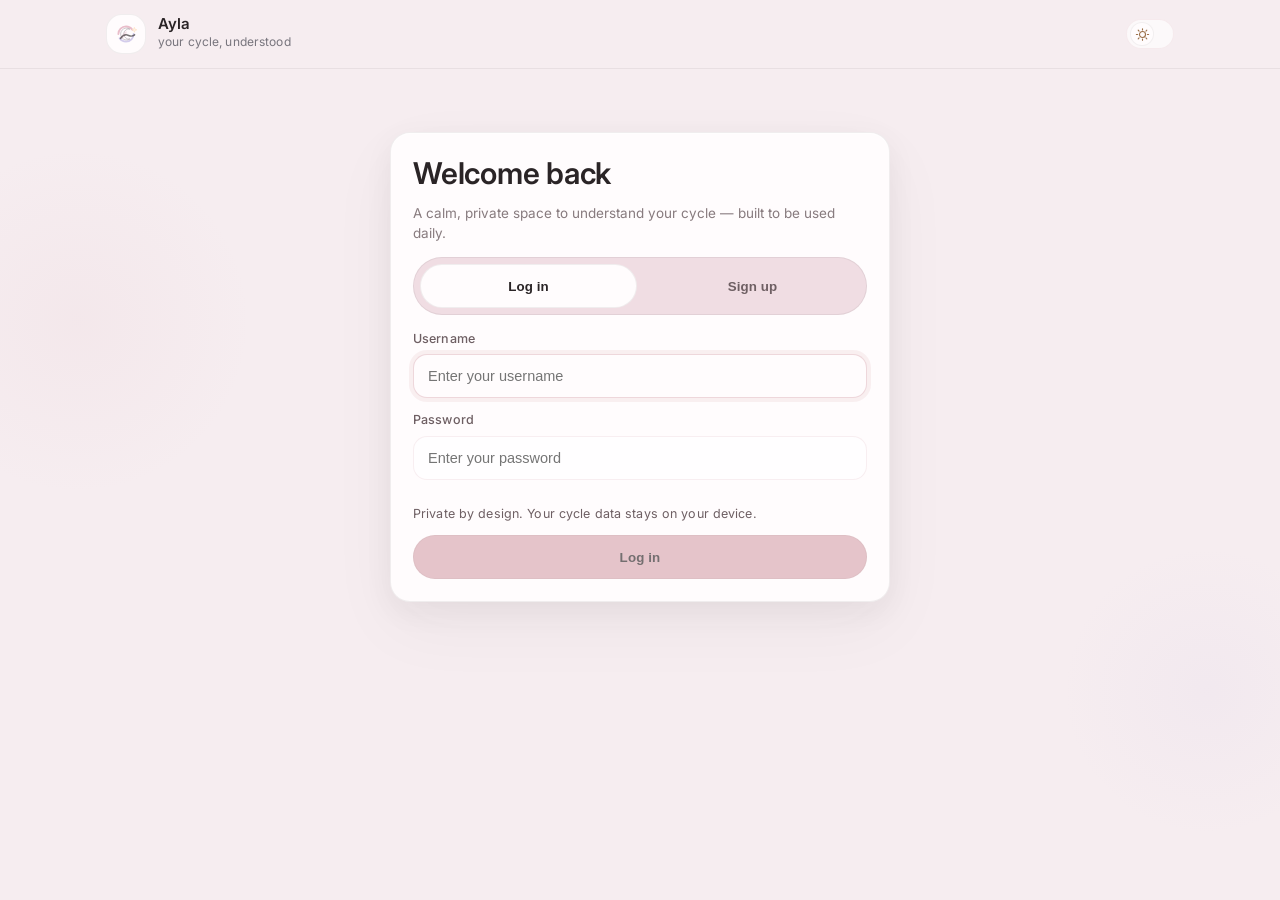
==== commit 1a78a49f: "ui/ux updation" ====
--- a/dashboard.html
+++ b/dashboard.html
@@ -201,6 +201,7 @@
               focusable="false"
               aria-label="Energy curve across your cycle"
             ></svg>
+            <div class="wave-tooltip wave-tooltip--energy-page" id="energyPageWaveTooltip" role="status" aria-live="polite" hidden></div>
           </div>
           <div class="energy-page__strip insights energy-strip">
             <div class="insight-card">
@@ -263,48 +264,11 @@
                     <span aria-hidden="true">›</span>
                   </button>
                 </div>
-                <p class="micro subtle calendar__hint">Tap a day for details.</p>
-              </div>
-              <div class="calendar__dow" aria-hidden="true">
-                <div>Mon</div><div>Tue</div><div>Wed</div><div>Thu</div><div>Fri</div><div>Sat</div><div>Sun</div>
-              </div>
-              <div class="calendar__grid" id="calendarGrid" role="grid" aria-label="Monthly calendar"></div>
-            </div>
-
-            <div class="day-panel" id="dayPanel" aria-label="Selected day details">
-              <div class="day-panel__empty subtle" id="dayPanelEmpty">
-                Select a date to see what you logged — or add a quick check‑in.
-              </div>
-              <div class="day-panel__content" id="dayPanelContent" hidden>
-                <div class="day-panel__top">
-                  <div>
-                    <div class="micro subtle">Selected</div>
-                    <div class="day-panel__date" id="selectedDateLabel">—</div>
-                  </div>
-                  <div class="pill" id="phasePill" hidden></div>
-                </div>
-
-                <div class="kvs">
-                  <div class="kv">
-                    <div class="kv__k">Period</div>
-                    <div class="kv__v" id="kvPeriod">—</div>
-                  </div>
-                  <div class="kv">
-                    <div class="kv__k">Check‑in</div>
-                    <div class="kv__v" id="kvCheckin">—</div>
-                  </div>
-                </div>
-
-                <div class="day-panel__guidance" aria-label="Gentle guidance">
-                  <div class="micro subtle day-panel__guidance-k">Guidance</div>
-                  <div class="day-panel__guidance-v" id="dayPanelTone">—</div>
-                </div>
-
-                <section class="day-panel__legend" aria-label="Cycle signals legend">
-                  <div class="day-panel__legend-head">
-                    <div class="micro subtle">Cycle signals</div>
-                  </div>
-                  <div class="day-panel__legend-items">
+              </div>
+              <div class="calendar__map">
+                <section class="calendar__legend" aria-label="Cycle signals legend">
+                  <div class="micro subtle calendar__legend-title">Cycle signals</div>
+                  <div class="calendar__legend-items">
                     <span class="legend-pill legend-pill--period">
                       <svg viewBox="0 0 24 24" aria-hidden="true" focusable="false"><path fill="none" stroke="currentColor" stroke-width="1.7" stroke-linecap="round" stroke-linejoin="round" d="M12 3.2c2.7 4.2 6.6 7.6 6.6 11.8A6.6 6.6 0 0 1 12 21.6 6.6 6.6 0 0 1 5.4 15c0-4.2 3.9-7.6 6.6-11.8Z"/></svg>
                       <span>Period</span>
@@ -323,10 +287,49 @@
                     </span>
                   </div>
                 </section>
-
+                <div class="calendar__matrix">
+                  <div class="calendar__dow" aria-hidden="true">
+                    <div>Mon</div><div>Tue</div><div>Wed</div><div>Thu</div><div>Fri</div><div>Sat</div><div>Sun</div>
+                  </div>
+                  <div class="calendar__grid" id="calendarGrid" role="grid" aria-label="Monthly calendar"></div>
+                </div>
+              </div>
+            </div>
+
+            <div class="day-panel" id="dayPanel" aria-label="Selected day details">
+              <div class="day-panel__empty subtle" id="dayPanelEmpty">
+                Select a date to see what you logged — or add a quick check‑in.
+              </div>
+              <div class="day-panel__content" id="dayPanelContent" hidden>
                 <div class="day-panel__actions">
                   <button class="btn btn--soft js-open-checkin-today" id="quickCheckinBtn" type="button">Daily check‑in</button>
                   <button class="btn btn--soft js-open-period-today" id="quickPeriodBtn" type="button">Log period</button>
+                </div>
+
+                <div class="day-panel__stack">
+                  <div class="day-panel__top">
+                    <div>
+                      <div class="micro subtle">Selected</div>
+                      <div class="day-panel__date" id="selectedDateLabel">—</div>
+                    </div>
+                    <div class="pill" id="phasePill" hidden></div>
+                  </div>
+
+                  <div class="kvs">
+                    <div class="kv">
+                      <div class="kv__k">Period</div>
+                      <div class="kv__v" id="kvPeriod">—</div>
+                    </div>
+                    <div class="kv">
+                      <div class="kv__k">Check‑in</div>
+                      <div class="kv__v" id="kvCheckin">—</div>
+                    </div>
+                  </div>
+
+                  <div class="day-panel__guidance" aria-label="Gentle guidance">
+                    <div class="micro subtle day-panel__guidance-k">Guidance</div>
+                    <div class="day-panel__guidance-v" id="dayPanelTone">—</div>
+                  </div>
                 </div>
               </div>
             </div>
@@ -492,10 +495,11 @@
       <form method="dialog" class="modal__card" id="checkinForm">
         <div class="modal__head">
           <div>
-            <div class="micro subtle">Daily check‑in</div>
-            <div class="h3" id="checkinTitleDate">Today</div>
-          </div>
-          <button class="icon-btn" value="cancel" aria-label="Close" type="submit"><span aria-hidden="true">×</span></button>
+            <div class="micro subtle">Daily wellness check ✨</div>
+            <div class="h3">How are you feeling today?</div>
+            <p class="micro subtle checkin-date" id="checkinTitleDate">Today</p>
+          </div>
+          <button class="icon-btn modal__close" id="closeCheckinBtn" aria-label="Close" type="button"><span aria-hidden="true">×</span></button>
         </div>
 
         <div class="modal__body">
@@ -512,10 +516,10 @@
             <div class="chips" id="painChips" aria-label="Pain"></div>
           </div>
           <label class="field">
-            <span class="field__label">Notes (optional)</span>
-            <textarea class="field__textarea" id="notes" rows="3" placeholder="Anything you want to remember…"></textarea>
+            <span class="field__label">Anything you’d like to remember today?</span>
+            <textarea class="field__textarea" id="notes" rows="2" placeholder="A feeling, symptom, or small moment…"></textarea>
           </label>
-          <p class="micro subtle">Designed to take under 10 seconds.</p>
+          <p class="micro subtle checkin-whisper">Small daily check-ins build better self-awareness ✨</p>
         </div>
 
         <div class="modal__foot">
@@ -527,7 +531,7 @@
           </button>
           <div class="spacer"></div>
           <button class="btn btn--primary btn--ritual" id="saveCheckinBtn" value="default" type="submit">
-            Save check‑in
+            Save today’s check‑in
           </button>
         </div>
       </form>
@@ -537,10 +541,11 @@
       <form method="dialog" class="modal__card" id="periodForm">
         <div class="modal__head">
           <div>
-            <div class="micro subtle">Log period</div>
-            <div class="h3">Select dates</div>
-          </div>
-          <button class="icon-btn" value="cancel" aria-label="Close" type="submit"><span aria-hidden="true">×</span></button>
+            <div class="micro subtle">Period tracking</div>
+            <div class="h3">Log your cycle dates</div>
+            <p class="micro subtle period-whisper">Your body’s rhythm matters 🌷</p>
+          </div>
+          <button class="icon-btn modal__close" value="cancel" aria-label="Close" type="submit"><span aria-hidden="true">×</span></button>
         </div>
 
         <div class="modal__body">
@@ -570,8 +575,8 @@
             <div class="chips" id="flowChips" aria-label="Flow"></div>
           </div>
 
-          <p class="micro subtle">
-            Stored only on this device. You can edit anytime.
+          <p class="micro subtle period-privacy">
+            Private to your device and always under your control.
           </p>
 
           <p class="micro error" id="periodError" role="status" aria-live="polite" hidden></p>
@@ -582,7 +587,7 @@
             <span class="btn__icon" aria-hidden="true">
               <svg viewBox="0 0 24 24"><path d="M9 3.5h6m-8 3h10m-1 0-.8 13.2a2 2 0 0 1-2 1.8H10.8a2 2 0 0 1-2-1.8L8 6.5m3 3.5v8m2-8v8" fill="none" stroke="currentColor" stroke-width="1.6" stroke-linecap="round"/></svg>
             </span>
-            Remove last
+            Remove last entry
           </button>
           <div class="spacer"></div>
           <button class="btn btn--primary btn--ritual" id="savePeriodBtn" value="default" type="submit">Save period</button>
@@ -675,16 +680,19 @@
       <form method="dialog" class="modal__card day-modal__card">
         <div class="modal__head">
           <div>
-            <div class="micro subtle" id="dayModalSubtitle">Day view</div>
+            <div class="micro subtle" id="dayModalSubtitle">Today's reflection</div>
             <div class="h3" id="dayModalDate">—</div>
           </div>
-          <button class="icon-btn" value="cancel" aria-label="Close" type="submit"><span aria-hidden="true">×</span></button>
+          <button class="icon-btn modal__close" value="cancel" aria-label="Close" type="submit"><span aria-hidden="true">×</span></button>
         </div>
 
         <div class="modal__body day-modal__body">
-          <section class="day-block" aria-label="Day summary">
+          <section class="day-block day-block--summary" aria-label="Day summary">
             <div class="day-block__top">
-              <div class="pill" id="dayModalPhase" hidden></div>
+              <div class="day-summary__intro">
+                <div class="pill" id="dayModalPhase" hidden></div>
+                <div class="day-summary__title" id="daySummaryTitle">You checked in today 🌷</div>
+              </div>
               <div class="mini-bars" aria-label="Indicators">
                 <div class="mini-bars__item">
                   <div class="mini-bars__k">Energy</div>
@@ -693,6 +701,10 @@
                 <div class="mini-bars__item">
                   <div class="mini-bars__k">Pain</div>
                   <div class="mini-bars__bar"><div class="mini-bars__fill mini-bars__fill--rose" id="dayPainFill"></div></div>
+                </div>
+                <div class="mini-bars__item mini-bars__item--mood">
+                  <div class="mini-bars__k">Mood</div>
+                  <div class="mini-bars__mood" id="dayMoodMini">—</div>
                 </div>
               </div>
             </div>
@@ -727,7 +739,13 @@
           </section>
 
           <details class="accordion" id="dayInsightsDetails">
-            <summary class="accordion__summary">Smart insights</summary>
+            <summary class="accordion__summary">
+              <span>
+                <span class="accordion__title">Smart insights ✨</span>
+                <span class="accordion__preview" id="dayInsightsPreview">Ayla will reflect patterns as you log more.</span>
+              </span>
+              <span class="accordion__chev" aria-hidden="true">›</span>
+            </summary>
             <div class="accordion__body">
               <div class="micro subtle" id="daySmartInsightsEmpty">Not enough history yet. A few check‑ins will unlock patterns.</div>
               <div class="insight-list" id="daySmartInsights"></div>
@@ -735,14 +753,26 @@
           </details>
 
           <details class="accordion" id="dayCompareDetails">
-            <summary class="accordion__summary">Last cycle comparison</summary>
+            <summary class="accordion__summary">
+              <span>
+                <span class="accordion__title">Last cycle comparison</span>
+                <span class="accordion__preview" id="dayComparePreview">A gentle look back when history is available.</span>
+              </span>
+              <span class="accordion__chev" aria-hidden="true">›</span>
+            </summary>
             <div class="accordion__body">
               <div class="micro subtle" id="dayCompareLine">—</div>
             </div>
           </details>
 
           <details class="accordion" id="dayGuidanceDetails" open>
-            <summary class="accordion__summary">Gentle guidance</summary>
+            <summary class="accordion__summary">
+              <span>
+                <span class="accordion__title">Gentle guidance</span>
+                <span class="accordion__preview">Small awareness creates better care.</span>
+              </span>
+              <span class="accordion__chev" aria-hidden="true">›</span>
+            </summary>
             <div class="accordion__body">
               <div class="day-guidance" id="dayGuidance">—</div>
             </div>
@@ -750,9 +780,8 @@
         </div>
 
         <div class="modal__foot">
-          <button class="btn btn--ghost" value="cancel" type="submit">Close</button>
           <div class="spacer"></div>
-          <button class="btn btn--primary" id="dayDoneBtn" value="default" type="submit">Done</button>
+          <button class="btn btn--primary" id="dayDoneBtn" value="default" type="button">Done</button>
         </div>
       </form>
     </dialog>
--- a/styles.css
+++ b/styles.css
@@ -338,6 +338,12 @@
   color:var(--ink);
   white-space:nowrap;
   pointer-events:none;
+  opacity:0;
+  transition:opacity 160ms ease, transform 180ms ease;
+}
+.wave-tooltip.is-visible{
+  opacity:1;
+  transform:translate(-50%, -130%);
 }
 
 .cycle-grid{
@@ -604,27 +610,62 @@
   letter-spacing:.12px;
 }
 
-.app{min-height:calc(100vh - 74px)}
+.app{
+  min-height:calc(100vh - 74px);
+  position:relative;
+  overflow:hidden;
+}
+.app::before,
+.app::after{
+  content:"";
+  position:absolute;
+  pointer-events:none;
+  border-radius:999px;
+  opacity:.42;
+}
+.app::before{
+  width:360px;
+  height:360px;
+  left:max(-110px, -8vw);
+  top:8vh;
+  background:radial-gradient(circle, rgba(216,167,175,.18), rgba(216,167,175,0) 68%);
+}
+.app::after{
+  width:300px;
+  height:300px;
+  right:max(-90px, -6vw);
+  bottom:6vh;
+  background:radial-gradient(circle, rgba(184,174,224,.16), rgba(184,174,224,0) 68%);
+}
 
 .auth{
   min-height:calc(100vh - 74px);
   display:grid;
-  place-items:center;
-  padding:28px 16px;
+  place-items:start center;
+  padding:clamp(20px, 7vh, 64px) 16px 28px;
+  position:relative;
+  z-index:1;
+  animation:ayla-page-fade 420ms ease-out both;
 }
 .auth__card{
-  width:min(460px, 100%);
+  width:min(500px, 100%);
   background:var(--card);
   border:1px solid var(--line);
   border-radius:var(--r-lg);
-  box-shadow:var(--shadow);
+  box-shadow:0 1px 0 rgba(255,255,255,.75) inset, 0 10px 30px rgba(43,36,40,.055), 0 24px 70px rgba(43,36,40,.045);
   padding:22px;
+  animation:ayla-card-rise 420ms ease-out both;
 }
 .auth__header{margin-bottom:14px}
 .h1{margin:0; font-size:var(--fs-h1); letter-spacing:-.25px; line-height:var(--lh-head); font-weight:var(--w-head)}
 .h2{margin:0; font-size:var(--fs-h2); letter-spacing:-.18px; line-height:var(--lh-head); font-weight:var(--w-head)}
 .h3{margin:0; font-size:var(--fs-h3); letter-spacing:-.08px; line-height:var(--lh-head); font-weight:var(--w-head)}
 .subtle{margin:10px 0 0; color:var(--muted)}
+.auth__header .subtle{
+  font-size:13.5px;
+  line-height:1.5;
+  opacity:.82;
+}
 .micro{font-size:var(--fs-micro); letter-spacing:.12px}
 .error{color:var(--danger)}
 .success{color:var(--success)}
@@ -670,11 +711,11 @@
 .field__input,.field__textarea{
   width:100%;
   border-radius:14px;
-  border:1px solid var(--line);
-  background:var(--tint);
+  border:1px solid rgba(216,167,175,.18);
+  background:rgba(255,255,255,.68);
   padding:13px 14px;
   font-size:14.5px;
-  transition:border-color var(--trans), box-shadow var(--trans), background var(--trans);
+  transition:border-color var(--trans), box-shadow var(--trans), background var(--trans), transform var(--trans);
 }
 .field__error{
   margin:2px 0 0;
@@ -686,8 +727,8 @@
 }
 .field__input:focus,.field__textarea:focus{
   outline:none;
-  box-shadow:var(--focus);
-  border-color:rgba(231,207,211,.85);
+  box-shadow:0 0 0 4px rgba(216,167,175,.16);
+  border-color:rgba(216,167,175,.44);
   background:var(--card);
 }
 .auth__meta{display:flex; flex-direction:column; gap:6px; margin-top:2px}
@@ -714,6 +755,8 @@
 /* Auth submit: ensure clear clickability when enabled */
 #authSubmit:not(:disabled){
   cursor:pointer;
+  color:var(--on-primary);
+  box-shadow:0 6px 14px rgba(43,36,40,.08);
 }
 #authSubmit.is-busy{
   cursor:pointer; /* keep premium interactive feel */
@@ -727,8 +770,13 @@
 .btn--primary{
   background:var(--primary);
   border-color:rgba(0,0,0,.05);
-}
-.btn--primary:hover{background:rgba(231,207,211,.92)}
+  color:var(--on-primary);
+}
+.btn--primary:hover{
+  background:rgba(216,167,175,.86);
+  transform:translateY(-1px);
+  box-shadow:0 8px 18px rgba(43,36,40,.09);
+}
 .btn--ghost{
   background:transparent;
   border-color:transparent;
@@ -739,11 +787,77 @@
   background:var(--tint);
   border-color:var(--line);
 }
-.btn--soft:hover{background:rgba(246,233,235,.85)}
+.btn--soft:hover{
+  background:rgba(246,233,235,.85);
+  border-color:rgba(216,167,175,.24);
+  box-shadow:0 0 0 3px rgba(216,167,175,.08);
+  transform:translateY(-1px);
+}
 
 .topbar__actions{display:flex; gap:8px; align-items:center}
 .topbar__actions--compact{flex-wrap:wrap; justify-content:flex-end}
 .btn--compact{height:36px; padding:0 12px; font-size:13px}
+
+.theme-toggle{
+  width:48px;
+  height:30px;
+  border:none;
+  padding:0;
+  background:transparent;
+  cursor:pointer;
+}
+.theme-toggle__track{
+  width:100%;
+  height:100%;
+  display:block;
+  border-radius:999px;
+  background:rgba(255,255,255,.68);
+  border:1px solid rgba(216,167,175,.18);
+  position:relative;
+  transition:background var(--trans), border-color var(--trans);
+}
+.theme-toggle__thumb{
+  width:24px;
+  height:24px;
+  border-radius:999px;
+  background:var(--card);
+  border:1px solid rgba(0,0,0,.05);
+  position:absolute;
+  left:3px;
+  top:2px;
+  display:grid;
+  place-items:center;
+  transition:transform 260ms ease, background var(--trans), border-color var(--trans);
+}
+.theme-toggle__icon{
+  width:15px;
+  height:15px;
+  fill:none;
+  stroke:currentColor;
+  stroke-width:1.8;
+  stroke-linecap:round;
+  stroke-linejoin:round;
+  grid-area:1 / 1;
+  transition:opacity 180ms ease, transform 260ms ease;
+}
+.theme-toggle__icon--sun{color:#9b6f48; opacity:1; transform:rotate(0deg) scale(1)}
+.theme-toggle__icon--moon{color:#7a6fb0; opacity:0; transform:rotate(-40deg) scale(.72)}
+.theme-toggle.is-night .theme-toggle__track{background:rgba(38,33,36,.72); border-color:rgba(255,255,255,.12)}
+.theme-toggle.is-night .theme-toggle__thumb{transform:translateX(18px); background:#2f2a2d; border-color:rgba(255,255,255,.12)}
+.theme-toggle.is-night .theme-toggle__icon--sun{opacity:0; transform:rotate(40deg) scale(.72)}
+.theme-toggle.is-night .theme-toggle__icon--moon{opacity:1; transform:rotate(0deg) scale(1)}
+.theme-toggle:hover .theme-toggle__track{border-color:rgba(216,167,175,.34)}
+.theme-toggle:focus-visible{outline:none}
+.theme-toggle:focus-visible .theme-toggle__track{box-shadow:var(--focus)}
+
+@keyframes ayla-page-fade{
+  from{opacity:0}
+  to{opacity:1}
+}
+@keyframes ayla-card-rise{
+  from{opacity:0; transform:translateY(8px)}
+  to{opacity:1; transform:translateY(0)}
+}
 
 /* —— App shell (dashboard): header tabs + routed views —— */
 .page--dashboard{
@@ -1207,22 +1321,24 @@
   gap:8px 12px;
   padding:6px 16px calc(6px + env(safe-area-inset-bottom, 0px));
   margin:0;
-  background:rgba(255,252,253,.72);
-  backdrop-filter:blur(14px);
-  -webkit-backdrop-filter:blur(14px);
-  border-top:1px solid rgba(216,167,175,.22);
-  box-shadow:0 -4px 24px rgba(92,72,82,.05);
+  background:rgba(255,252,253,.54);
+  backdrop-filter:blur(6px);
+  -webkit-backdrop-filter:blur(6px);
+  border-top:1px solid rgba(216,167,175,.14);
+  box-shadow:none;
 }
 body.theme-midnight-pro .app-footer{
-  background:rgba(38,33,36,.78);
-  border-top-color:rgba(216,167,175,.14);
-  box-shadow:0 -4px 28px rgba(0,0,0,.3);
+  background:rgba(38,33,36,.58);
+  border-top-color:rgba(216,167,175,.10);
+  box-shadow:none;
 }
 .app-footer__tagline{
   margin:0;
-  font-size:12px;
-  letter-spacing:.02em;
+  font-size:11.5px;
+  font-weight:400;
+  letter-spacing:.01em;
   color:var(--muted);
+  opacity:.72;
   line-height:1.35;
 }
 .app-footer__nav{
@@ -1231,7 +1347,12 @@
   justify-content:center;
   gap:6px;
 }
-.app-footer__link{font-size:13px}
+.app-footer__link{
+  font-size:12.5px;
+  font-weight:400;
+  opacity:.76;
+}
+.app-footer__link:hover{opacity:1}
 
 .subpage-head{
   margin-bottom:16px;
@@ -1322,10 +1443,7 @@
   margin-top:8px;
   font-size:12.5px;
   line-height:1.35;
-  display:-webkit-box;
-  -webkit-box-orient:vertical;
-  -webkit-line-clamp:2;
-  overflow:hidden;
+  overflow:visible;
 }
 
 /* Cycle details: compact inputs only on this page */
@@ -1344,6 +1462,12 @@
   min-height:clamp(168px, 22vh, 220px);
   margin-bottom:16px;
   overflow:hidden;
+  touch-action:manipulation;
+}
+.energy-analytics-card .energy-page__viz{
+  width:min(94%, 920px);
+  margin-left:auto;
+  margin-right:auto;
 }
 .energy-page__svg{
   position:absolute;
@@ -1352,6 +1476,21 @@
   width:calc(100% - 24px);
   height:calc(100% - 20px);
 }
+.wave-tooltip--energy-page{
+  z-index:2;
+}
+.energy-hover-dot{
+  transform-origin:center;
+  transform-box:fill-box;
+  transition:opacity 160ms ease, transform 180ms ease;
+}
+.energy-hover-dot.is-active{
+  animation:energy-dot-breathe 1.4s ease-in-out infinite;
+}
+@keyframes energy-dot-breathe{
+  0%, 100%{transform:scale(1)}
+  50%{transform:scale(1.22)}
+}
 .energy-strip{
   margin-bottom:8px;
 }
@@ -1400,6 +1539,79 @@
 }
 #energyInsightList{
   gap:8px;
+}
+.patterns-empty{
+  display:flex;
+  align-items:flex-start;
+  gap:12px;
+  padding:12px;
+  border:1px solid rgba(216,167,175,.18);
+  border-radius:18px;
+  background:rgba(255,255,255,.48);
+}
+.patterns-empty__icon{
+  width:34px;
+  height:34px;
+  flex:0 0 auto;
+  display:grid;
+  place-items:center;
+  border-radius:16px;
+  border:1px solid rgba(216,167,175,.18);
+  background:rgba(255,255,255,.58);
+  color:rgba(124,116,168,.78);
+}
+.patterns-empty__icon svg{width:20px; height:20px; display:block}
+.patterns-empty__copy{display:flex; flex-direction:column; gap:4px; min-width:0}
+.patterns-empty__title{
+  font-weight:var(--w-head);
+  letter-spacing:-.04px;
+  color:var(--ink);
+}
+.patterns-empty__body{
+  color:var(--muted);
+  font-size:12.5px;
+  line-height:1.45;
+}
+.insight-card--interactive{
+  position:relative;
+  cursor:pointer;
+  transition:background var(--trans), border-color var(--trans), transform var(--trans);
+}
+.insight-card--interactive:hover,
+.insight-card--interactive:focus-visible,
+.insight-card--interactive.is-tip-visible{
+  background:rgba(255,255,255,.72);
+  border-color:rgba(216,167,175,.30);
+  transform:translateY(-1px);
+}
+.insight-card--interactive:focus-visible{
+  outline:none;
+  box-shadow:var(--focus);
+}
+.insight-card--interactive::after{
+  content:attr(data-tip);
+  position:absolute;
+  left:12px;
+  right:12px;
+  bottom:calc(100% + 8px);
+  z-index:4;
+  padding:9px 11px;
+  border-radius:14px;
+  border:1px solid rgba(216,167,175,.22);
+  background:var(--card);
+  color:var(--ink);
+  font-size:12px;
+  line-height:1.35;
+  opacity:0;
+  transform:translateY(4px);
+  pointer-events:none;
+  transition:opacity 160ms ease, transform 180ms ease;
+}
+.insight-card--interactive:hover::after,
+.insight-card--interactive:focus-visible::after,
+.insight-card--interactive.is-tip-visible::after{
+  opacity:1;
+  transform:translateY(0);
 }
 
 @media (max-width: 920px){
@@ -1852,10 +2064,18 @@
 .app-view#view-calendar.app-view--scroll{
   overflow:hidden;
   padding-top:12px;
-  padding-bottom:max(16px, env(safe-area-inset-bottom, 0px));
+  padding-bottom:max(18px, env(safe-area-inset-bottom, 0px));
   gap:12px;
   display:flex;
   flex-direction:column;
+  --calendar-size:min(100%, clamp(380px, 34vw, 480px));
+  --calendar-legend-width:112px;
+  --calendar-block-offset:calc(60px + 2rem);
+}
+.dashboard-shell[data-active-view="calendar"]{
+  max-width:min(1260px, 100%);
+  padding-left:16px;
+  padding-right:16px;
 }
 #view-calendar .view-quick-actions{
   margin-bottom:8px;
@@ -1868,74 +2088,137 @@
   flex:1 1 auto;
   min-height:0;
 }
-#view-calendar .card--calendar{padding:12px}
+#view-calendar .card--calendar{padding:8px 12px}
 #view-calendar .cal-title{min-width:120px}
 #view-calendar .icon-btn{width:40px; height:40px}
 #view-calendar .cal-nav{
-  display:grid;
-  grid-template-columns:40px minmax(0, 1fr) 40px;
+  --cal-arrow-size:40px;
+  --cal-title-width:168px;
+  --cal-arrow-gap:14px;
+  position:relative;
+  display:flex;
   align-items:center;
-  gap:12px;
+  justify-content:center;
+  width:var(--calendar-size);
+  min-height:var(--cal-arrow-size);
+}
+#view-calendar .cal-nav .icon-btn{
+  position:absolute;
+  top:0;
+  z-index:2;
+  width:var(--cal-arrow-size);
+  height:var(--cal-arrow-size);
+  padding:0;
+}
+#view-calendar #prevMonthBtn{
+  left:0;
+}
+#view-calendar #nextMonthBtn{
+  right:0;
 }
 #view-calendar .cal-title{
   min-width:0;
+  width:var(--cal-title-width);
+  flex:0 0 var(--cal-title-width);
+  display:block;
+  margin-inline:calc(var(--cal-arrow-size) + var(--cal-arrow-gap));
   text-align:center;
   font-weight:var(--w-head);
   font-size:14px;
+  line-height:1.15;
   letter-spacing:-.12px;
+  white-space:normal;
+  overflow:visible;
+  text-overflow:clip;
 }
 #view-calendar .card__body--calendar{
-  grid-template-columns:minmax(0, 3fr) minmax(0, 2fr);
-  gap:16px;
+  grid-template-columns:
+    minmax(0, calc(var(--calendar-size) + var(--calendar-legend-width) + 20px))
+    minmax(320px, 390px);
+  justify-content:center;
+  gap:6rem;
   height:100%;
   min-height:0;
   align-items:stretch;
 }
 #view-calendar .calendar{
-  gap:8px;
+  gap:2px;
   min-height:0;
-  height:100%;
+  height:auto;
   align-items:flex-start;
+  margin-top:var(--calendar-block-offset);
+  margin-left:16px;
+  padding:0;
+  box-sizing:border-box;
 }
 #view-calendar .calendar__top{
   display:flex;
   flex-direction:column;
-  gap:8px;
-}
-#view-calendar .calendar__hint{
-  margin:0;
+  align-items:flex-end;
+  width:min(100%, calc(var(--calendar-size) + var(--calendar-legend-width) + 2rem));
+}
+#view-calendar .calendar__map{
+  display:flex;
+  align-items:center;
+  justify-content:center;
+  gap:2rem;
+  width:min(100%, calc(var(--calendar-size) + var(--calendar-legend-width) + 2rem));
+  min-width:0;
+}
+#view-calendar .calendar__matrix{
+  display:flex;
+  flex-direction:column;
+  gap:4px;
+  flex:0 1 var(--calendar-size);
+  min-width:0;
 }
 #view-calendar .calendar__dow{
-  gap:6px;
+  gap:4px;
   padding:0;
   font-size:10px;
   text-align:center;
+  width:var(--calendar-size);
+  grid-template-columns:repeat(7, minmax(0, 1fr));
 }
 #view-calendar .calendar__dow > div{
   text-align:center;
+  min-width:0;
 }
 #view-calendar .calendar__grid{
-  gap:6px;
-  flex:1 1 auto;
+  display:grid;
+  gap:4px;
+  flex:0 0 auto;
   min-height:0;
-  height:100%;
-  width:auto;
-  max-width:100%;
-  /* Make the calendar lighter/less dominant (smaller squares) */
-  max-width:clamp(420px, 44vw, 560px);
+  width:var(--calendar-size);
+  height:auto;
   aspect-ratio:7 / 6;
+  grid-template-columns:repeat(7, minmax(0, 1fr));
   grid-template-rows:repeat(6, minmax(0, 1fr));
+  grid-auto-rows:minmax(0, 1fr);
 }
 #view-calendar .day{
   padding:6px;
   border-radius:12px;
   aspect-ratio:1 / 1;
+  width:100%;
+  height:100%;
+  min-width:0;
+  min-height:0;
+  font-size:11px;
 }
 #view-calendar .day.day--blank{
-  border-color:transparent;
-  background:transparent;
+  border-color:rgba(0,0,0,.035);
+  background:rgba(255,255,255,.28);
   box-shadow:none;
   pointer-events:none;
+  padding:6px;
+  border-radius:12px;
+  opacity:.38;
+  cursor:default;
+}
+#view-calendar .day--filler .day__num{
+  color:var(--muted);
+  font-weight:var(--w-medium);
 }
 
 /* Calendar emblems: large, centered, visual-only (no text) */
@@ -1976,7 +2259,7 @@
 #view-calendar .day.sig-ovu{
   background:rgba(255,226,196,.13);
   border-color:rgba(231,171,121,.22);
-  box-shadow:0 0 0 3px rgba(231,171,121,.12);
+  box-shadow:0 0 0 2px rgba(231,171,121,.10);
 }
 #view-calendar .day.sig-energy-low,
 #view-calendar .day.sig-rest{
@@ -1990,40 +2273,62 @@
 }
 #view-calendar .day:hover{
   transform:translateY(-1px);
-  box-shadow:0 14px 34px rgba(43,42,47,.08);
+  border-color:rgba(216,167,175,.30);
+  box-shadow:0 0 0 3px rgba(216,167,175,.10);
+  background:rgba(255,252,253,.74);
 }
 #view-calendar .day:hover .day__emblem{
   transform:translate(-50%, -50%) scale(1.05);
   filter:saturate(1.04);
 }
-
-/* Legend panel */
-#view-calendar .day-panel__legend{
-  border:1px solid var(--line);
-  border-radius:16px;
-  background:var(--bg);
-  padding:12px;
-}
-#view-calendar .day-panel__legend-head{margin-bottom:10px}
-#view-calendar .day-panel__legend-items{
-  display:flex;
-  flex-wrap:wrap;
-  gap:8px;
+#view-calendar .day.is-selected{
+  border-color:rgba(124,116,168,.46);
+  background:rgba(184,174,224,.16);
+  box-shadow:0 0 0 3px rgba(184,174,224,.14), 0 8px 18px rgba(124,116,168,.08);
+}
+
+/* Calendar phase reference */
+#view-calendar .calendar__legend{
+  flex:0 0 var(--calendar-legend-width);
+  display:flex;
+  flex-direction:column;
+  align-items:stretch;
+  justify-content:center;
+  gap:10px;
+  padding:10px 0;
+  align-self:stretch;
+}
+#view-calendar .calendar__legend-title{
+  text-align:center;
+  letter-spacing:.12em;
+  text-transform:uppercase;
+  font-size:9px;
+  line-height:1.2;
+}
+#view-calendar .calendar__legend-items{
+  display:flex;
+  flex-direction:column;
+  gap:7px;
 }
 #view-calendar .legend-pill{
   display:inline-flex;
   align-items:center;
-  gap:10px;
-  padding:9px 12px;
-  border-radius:999px;
+  gap:8px;
+  width:100%;
+  min-height:34px;
+  padding:7px 9px;
+  border-radius:14px;
   border:1px solid rgba(0,0,0,.06);
   background:rgba(255,255,255,.55);
-  font-size:12px;
+  font-size:11px;
+  font-weight:var(--w-medium);
+  line-height:1;
   color:var(--muted);
 }
 #view-calendar .legend-pill svg{
-  width:20px;
-  height:20px;
+  width:18px;
+  height:18px;
+  flex:0 0 18px;
   display:block;
   fill:currentColor;
 }
@@ -2039,64 +2344,235 @@
 #view-calendar .legend-pill--low svg{
   transform:scale(1.14);
 }
-#view-calendar .legend-pill--period{color:rgba(178,74,90,.74)}
-#view-calendar .legend-pill--fertile{color:rgba(72,140,112,.70)}
-#view-calendar .legend-pill--ovu{color:rgba(231,171,121,.82)}
-#view-calendar .legend-pill--low{color:rgba(124,116,168,.74)}
+#view-calendar .legend-pill--period{
+  color:rgba(178,74,90,.78);
+  background:rgba(216,167,175,.13);
+  border-color:rgba(216,167,175,.24);
+}
+#view-calendar .legend-pill--fertile{
+  color:rgba(72,140,112,.76);
+  background:rgba(178,224,206,.12);
+  border-color:rgba(116,190,160,.20);
+}
+#view-calendar .legend-pill--ovu{
+  color:rgba(205,130,72,.86);
+  background:rgba(255,226,196,.16);
+  border-color:rgba(231,171,121,.22);
+}
+#view-calendar .legend-pill--low{
+  color:rgba(124,116,168,.78);
+  background:rgba(184,174,224,.12);
+  border-color:rgba(184,174,224,.22);
+}
 #view-calendar .day__num{font-size:11px}
 #view-calendar .dot{width:6px; height:6px}
 #view-calendar .day-panel{
   margin-top:0;
-  padding-top:0;
+  padding:14px 14px 10px 2px;
   border-top:none;
   min-height:0;
   height:100%;
   display:flex;
   flex-direction:column;
+  box-sizing:border-box;
+  transform:translate(-6px, 24px);
 }
 #view-calendar #dayPanelEmpty,
 #view-calendar #dayPanelContent{
   min-height:0;
 }
+#view-calendar #dayPanelContent[hidden]{
+  display:none;
+}
+#view-calendar #dayPanelEmpty[hidden]{
+  display:none;
+}
 #view-calendar #dayPanelContent{
   display:flex;
   flex-direction:column;
   height:100%;
-  gap:12px;
-}
-#view-calendar .day-panel__actions{margin-top:auto}
+  justify-content:center;
+  gap:0;
+  padding-top:clamp(14px, 2.8vh, 24px);
+  padding-bottom:clamp(8px, 2vh, 18px);
+  box-sizing:border-box;
+}
+#view-calendar .day-panel__stack{
+  display:flex;
+  flex-direction:column;
+  gap:10px;
+  margin-top:clamp(8px, 1.5vh, 14px);
+}
+#view-calendar #dayPanelEmpty{
+  height:100%;
+  display:grid;
+  place-items:center;
+  text-align:left;
+  padding:18px;
+}
 
 /* Calendar: compact selected-day panel (right column) */
 #view-calendar .day-panel__top{gap:8px}
 #view-calendar .pill{padding:6px 10px; font-size:11px}
-#view-calendar .kvs{gap:8px; margin-top:8px}
+#view-calendar .kvs{gap:8px; margin-top:2rem}
 #view-calendar .kv{padding:8px; border-radius:14px}
 #view-calendar .kv__k{font-size:11px}
 #view-calendar .kv__v{margin-top:4px; font-size:13px}
+#view-calendar .kv,
+#view-calendar .day-panel__guidance{
+  transition:background 180ms ease, border-color 180ms ease, box-shadow 180ms ease, transform 180ms ease;
+}
+#view-calendar .kv:hover,
+#view-calendar .day-panel__guidance:hover{
+  background:rgba(255,252,253,.82);
+  border-color:rgba(216,167,175,.22);
+  box-shadow:0 6px 16px rgba(43,42,47,.035);
+}
 #view-calendar .day-panel__actions{
-  gap:12px;
-  justify-content:flex-start;
+  gap:8px;
+  justify-content:stretch;
+  margin-top:0;
+  flex-wrap:nowrap;
+  transform:translateY(-5.25rem);
+  margin-bottom:-6rem;
 }
 #view-calendar .day-panel__actions .btn{
+  flex:1 1 0;
   height:40px;
-}
-
-/* Ensure bottom actions never visually touch footer */
+  min-width:0;
+}
+#view-calendar .day-panel__actions .btn:hover{
+  background:rgba(255,252,253,.82);
+  border-color:rgba(216,167,175,.24);
+  transform:translateY(-1px);
+}
+#view-calendar .day-panel__actions .btn:active{
+  transform:translateY(0) scale(.99);
+}
+#view-calendar .day-panel__actions .btn:first-child{
+  color:rgba(118,70,78,.95);
+  background:rgba(216,167,175,.14);
+  border-color:rgba(216,167,175,.24);
+}
+
+/* Keep top actions integrated with the panel edge */
 #view-calendar .day-panel__actions{
-  padding-bottom:8px;
+  padding-bottom:0;
 }
 
 #view-calendar .day-panel__guidance{
-  border:1px solid var(--line);
+  border:1px solid rgba(216,167,175,.18);
   border-radius:16px;
-  background:var(--bg);
-  padding:12px;
-}
-#view-calendar .day-panel__guidance-k{margin-bottom:8px}
+  background:rgba(255,252,253,.72);
+  padding:10px 11px;
+}
+#view-calendar .day-panel__guidance-k{
+  margin-bottom:6px;
+  letter-spacing:.12em;
+  text-transform:uppercase;
+}
 #view-calendar .day-panel__guidance-v{
   font-size:13px;
   line-height:1.4;
-  color:rgba(43,42,47,.82);
+  color:rgba(43,42,47,.84);
+}
+
+/* Calendar height guard: keep all 6 rows visible on shorter desktop viewports */
+@media (max-height: 820px){
+  .app-view#view-calendar.app-view--scroll{
+    --calendar-size:min(100%, clamp(360px, 33vw, 456px));
+    --calendar-legend-width:106px;
+    --calendar-block-offset:calc(42px + 2rem);
+    padding-top:10px;
+    padding-bottom:12px;
+    gap:10px;
+  }
+  #view-calendar .card--calendar{padding:8px 12px}
+  #view-calendar .card__body--calendar{gap:6rem}
+  #view-calendar .calendar{gap:2px}
+  #view-calendar .calendar__dow,
+  #view-calendar .calendar__grid{gap:4px}
+  #view-calendar .day{padding:5px; border-radius:11px}
+  #view-calendar .day__emblem{width:26px; height:26px}
+  #view-calendar .day__emblem svg{width:24px; height:24px}
+}
+
+@media (max-height: 720px){
+  .app-view#view-calendar.app-view--scroll{
+    --calendar-size:min(100%, clamp(320px, 31vw, 410px));
+    --calendar-legend-width:100px;
+    --calendar-block-offset:calc(18px + 2rem);
+    padding-top:8px;
+    padding-bottom:10px;
+  }
+  #view-calendar .calendar{margin-top:var(--calendar-block-offset)}
+  #view-calendar .calendar__dow{font-size:9.5px}
+  #view-calendar .day{padding:4px; border-radius:10px}
+  #view-calendar .day__num{font-size:10px}
+  #view-calendar .day__emblem{width:23px; height:23px}
+  #view-calendar .day__emblem svg{width:21px; height:21px}
+  #view-calendar .day-panel{
+    padding:10px 12px 8px 2px;
+    transform:translate(-8px, 14px);
+  }
+  #view-calendar #dayPanelContent{
+    padding-top:8px;
+    padding-bottom:8px;
+  }
+  #view-calendar .day-panel__stack{
+    margin-top:8px;
+  }
+  #view-calendar .day-panel__actions{
+    transform:translateY(-4rem);
+    margin-bottom:-4.75rem;
+  }
+}
+
+@media (max-width: 980px){
+  #view-calendar .card__body--calendar{
+    grid-template-columns:minmax(0, 58fr) minmax(270px, 42fr);
+  }
+  #view-calendar .calendar{
+    align-items:center;
+    margin-left:0;
+  }
+  #view-calendar .calendar__top{
+    align-items:center;
+    width:var(--calendar-size);
+  }
+  #view-calendar .calendar__map{
+    flex-direction:column;
+    gap:10px;
+    width:var(--calendar-size);
+  }
+  #view-calendar .day-panel{
+    transform:none;
+  }
+  #view-calendar .day-panel__actions{
+    transform:none;
+    margin-bottom:0;
+  }
+  #view-calendar .calendar__legend{
+    flex:0 0 auto;
+    width:100%;
+    padding:0;
+    align-self:center;
+  }
+  #view-calendar .calendar__legend-title{
+    display:none;
+  }
+  #view-calendar .calendar__legend-items{
+    flex-direction:row;
+    flex-wrap:wrap;
+    justify-content:center;
+    gap:6px;
+  }
+  #view-calendar .legend-pill{
+    flex:1 1 calc(50% - 6px);
+    justify-content:center;
+    min-width:0;
+    padding:7px 8px;
+  }
 }
 
 .card--full{
@@ -2143,7 +2619,10 @@
 }
 
 @media (max-width: 920px){
-  .card__body--calendar{grid-template-columns:1fr}
+  .card__body--calendar,
+  #view-calendar .card__body--calendar{
+    grid-template-columns:1fr;
+  }
   .topbar__inner--app{
     flex-direction:column;
     align-items:stretch;
@@ -2423,7 +2902,8 @@
 }
 .calendar__grid{
   display:grid;
-  grid-template-columns:repeat(7,1fr);
+  grid-template-columns:repeat(7, minmax(0, 1fr));
+  grid-template-rows:repeat(6, minmax(0, 1fr));
   gap:6px;
 }
 .day{
@@ -2434,17 +2914,21 @@
   min-height:0;
   aspect-ratio: 1 / 1;
   padding:6px;
+  width:100%;
+  height:100%;
+  font-size:11px;
   cursor:pointer;
   transition:background var(--trans), border-color var(--trans), transform var(--trans), box-shadow var(--trans);
   text-align:left;
 }
 .day:hover{
   background:var(--tint);
-  border-color:rgba(0,0,0,.08);
-  transform:none;
+  border-color:rgba(216,167,175,.28);
+  transform:translateY(-1px);
+  box-shadow:0 0 0 3px rgba(216,167,175,.08);
 }
 .day:focus{outline:none; box-shadow:var(--focus)}
-.day:active{transform:none}
+.day:active{transform:translateY(0)}
 .day.is-out{opacity:.45}
 .day.is-today{border-color:var(--phase-period); background:#fff}
 .day.is-today::after{
@@ -2461,7 +2945,7 @@
 }
 .day.is-selected{
   border-color:var(--phase-luteal);
-  box-shadow:0 0 0 3px rgba(184,174,224,.22);
+  box-shadow:0 0 0 3px rgba(184,174,224,.18);
   animation: ayla-select-pulse 520ms ease-out 1;
 }
 .day__num{font-weight:var(--w-head); font-size:12px}
@@ -2478,8 +2962,8 @@
 
 @keyframes ayla-select-pulse{
   0%{box-shadow:0 0 0 0 rgba(184,174,224,.0)}
-  40%{box-shadow:0 0 0 5px rgba(184,174,224,.16)}
-  100%{box-shadow:0 0 0 3px rgba(184,174,224,.22)}
+  40%{box-shadow:0 0 0 5px rgba(184,174,224,.12)}
+  100%{box-shadow:0 0 0 3px rgba(184,174,224,.18)}
 }
 
 .day-panel{
@@ -3350,6 +3834,30 @@
   flex:0 0 auto;
 }
 
+.calm-toast{
+  position:fixed;
+  left:50%;
+  bottom:max(18px, env(safe-area-inset-bottom, 0px));
+  z-index:20;
+  transform:translate(-50%, 8px);
+  opacity:0;
+  max-width:min(420px, calc(100vw - 32px));
+  padding:11px 14px;
+  border-radius:999px;
+  border:1px solid rgba(216,167,175,.20);
+  background:rgba(255,252,253,.94);
+  color:var(--ink);
+  font-size:12.5px;
+  line-height:1.35;
+  text-align:center;
+  box-shadow:0 0 0 3px rgba(216,167,175,.08);
+  transition:opacity 180ms ease, transform 220ms ease;
+}
+.calm-toast.is-visible{
+  opacity:1;
+  transform:translate(-50%, 0);
+}
+
 /* Phase learn modal (premium educational popup) */
 .phase-learn__head{display:flex; align-items:center; gap:12px}
 .phase-learn__icon{
@@ -3483,28 +3991,146 @@
   to{opacity:1; transform:translateY(0)}
 }
 
-/* Day modal (micro-dashboard) */
-.day-modal{width:min(640px, calc(100vw - 22px))}
-.day-modal__card{max-height:calc(100dvh - 22px)}
+/* Day modal (private daily reflection) */
+.day-modal{width:min(760px, calc(100vw - 22px))}
+.day-modal__card{
+  max-height:calc(100dvh - 22px);
+  background:linear-gradient(180deg, rgba(255,250,252,.97), rgba(255,255,255,.96));
+  box-shadow:0 25px 60px rgba(43,42,47,.08);
+}
+.day-modal .modal__head{
+  padding:18px 20px 12px;
+}
+.day-modal .modal__head .h3{
+  font-size:clamp(26px, 3.6vw, 34px);
+  line-height:1.1;
+  letter-spacing:-.34px;
+}
+.day-modal .modal__head .micro{
+  font-size:14px;
+  letter-spacing:.02em;
+}
+.day-modal .modal__close{
+  width:40px;
+  height:40px;
+  border-color:rgba(216,167,175,.14);
+  background:rgba(255,255,255,.58);
+  box-shadow:none;
+}
 .day-modal__body{
-  padding:12px 16px;
-  gap:10px;
+  padding:16px 20px;
+  gap:20px;
   overflow:hidden; /* strict: no internal scrollbars */
 }
-.day-block{border:1px solid var(--line); border-radius:18px; background:var(--bg); padding:10px}
-.day-block__top{display:flex; align-items:flex-start; justify-content:space-between; gap:10px}
-.day-quote{margin-top:8px; font-weight:var(--w-head); letter-spacing:-.06px}
-
-.mini-bars{display:flex; gap:10px; align-items:flex-start}
-.mini-bars__k{font-size:11px; color:var(--muted)}
-.mini-bars__bar{width:88px; height:10px; border-radius:999px; background:rgba(236,231,226,.7); border:1px solid var(--line); overflow:hidden}
-.mini-bars__fill{height:100%; width:40%; background:var(--secondary)}
-.mini-bars__fill--rose{background:var(--primary)}
+.day-block{
+  border:1px solid rgba(216,167,175,.16);
+  border-radius:22px;
+  background:rgba(255,255,255,.74);
+  box-shadow:0 4px 12px rgba(43,42,47,.03);
+  padding:14px;
+}
+.day-block--summary{
+  padding:16px;
+  background:rgba(255,252,253,.86);
+}
+.day-block__top{display:flex; align-items:flex-start; justify-content:space-between; gap:18px}
+.day-summary__intro{display:flex; flex-direction:column; gap:10px}
+.day-summary__title{
+  font-size:clamp(24px, 3vw, 28px);
+  line-height:1.18;
+  font-weight:var(--w-head);
+  color:var(--ink);
+  letter-spacing:-.16px;
+}
+.day-quote{
+  margin-top:14px;
+  max-width:56ch;
+  font-size:16px;
+  line-height:1.7;
+  font-weight:var(--w-medium);
+  letter-spacing:-.06px;
+  color:rgba(43,42,47,.86);
+}
+
+.mini-bars{display:flex; flex-direction:column; gap:9px; align-items:stretch; min-width:150px}
+.mini-bars__item{display:grid; grid-template-columns:48px 1fr; align-items:center; gap:8px}
+.mini-bars__k{
+  font-size:13px;
+  color:var(--muted);
+  letter-spacing:.08em;
+  text-transform:uppercase;
+  font-weight:var(--w-medium);
+}
+.mini-bars__bar{
+  width:100%;
+  height:10px;
+  border-radius:999px;
+  background:rgba(236,231,226,.72);
+  border:1px solid rgba(216,167,175,.12);
+  overflow:hidden;
+}
+.mini-bars__fill{
+  height:100%;
+  width:40%;
+  border-radius:999px;
+  background:linear-gradient(90deg, #c8b6ff, #a78bfa);
+  box-shadow:0 0 12px rgba(167,139,250,.22);
+  transition:width 280ms ease;
+}
+.mini-bars__fill--rose{
+  background:linear-gradient(90deg, #f2a7b5, #d67c8f);
+  box-shadow:0 0 12px rgba(214,124,143,.18);
+}
+.mini-bars__mood{
+  justify-self:start;
+  padding:5px 10px;
+  border-radius:999px;
+  background:rgba(246,220,226,.58);
+  color:rgba(122,68,81,.95);
+  font-weight:var(--w-head);
+}
 
 .day-grid{display:grid; grid-template-columns:1fr 1fr 1fr; gap:8px}
-.soft-card{border:1px solid var(--line); border-radius:16px; background:#fff; padding:10px}
-.soft-card__k{font-size:11px; color:var(--muted)}
-.soft-card__v{margin-top:6px; font-weight:var(--w-head)}
+.soft-card{
+  position:relative;
+  border:1px solid rgba(216,167,175,.16);
+  border-radius:18px;
+  background:rgba(255,255,255,.78);
+  padding:12px 12px 12px 42px;
+  box-shadow:0 4px 12px rgba(43,42,47,.03);
+  transition:transform 220ms ease, box-shadow 220ms ease, border-color 220ms ease, background 220ms ease;
+}
+.soft-card:hover{
+  transform:translateY(-2px);
+  border-color:rgba(216,167,175,.22);
+  background:rgba(255,252,253,.86);
+  box-shadow:0 8px 18px rgba(43,42,47,.045);
+}
+.soft-card::before{
+  position:absolute;
+  left:12px;
+  top:13px;
+  width:22px;
+  height:22px;
+  display:grid;
+  place-items:center;
+  border-radius:12px;
+  background:rgba(246,220,226,.48);
+  color:rgba(122,68,81,.9);
+  font-size:14px;
+}
+.day-grid .soft-card:nth-child(1)::before{content:"☁"}
+.day-grid .soft-card:nth-child(2)::before{content:"⚡"}
+.day-grid .soft-card:nth-child(3)::before{content:"🌸"}
+.day-grid .soft-card:nth-child(4)::before{content:"✎"}
+.soft-card__k{
+  font-size:13px;
+  color:var(--muted);
+  letter-spacing:.12em;
+  text-transform:uppercase;
+  font-weight:var(--w-medium);
+}
+.soft-card__v{margin-top:6px; font-size:16px; font-weight:var(--w-head)}
 .soft-card--wide{grid-column:1 / -1}
 .soft-card__v--notes{
   font-weight:var(--w-medium);
@@ -3516,31 +4142,95 @@
 }
 
 .day-actions{display:flex; gap:8px; flex-wrap:wrap}
+.day-actions .btn{
+  height:38px;
+  font-size:13px;
+  background:rgba(255,255,255,.64);
+  border-color:rgba(216,167,175,.16);
+  color:rgba(94,76,84,.78);
+  box-shadow:none;
+}
+.day-actions .btn:hover{
+  transform:translateY(-1px);
+  background:rgba(255,252,253,.84);
+  border-color:rgba(216,167,175,.24);
+}
 
 .accordion{
-  border:1px solid var(--line);
+  border:1px solid rgba(216,167,175,.14);
   border-radius:18px;
-  background:var(--bg);
-  padding:8px 10px;
-}
-.accordion[open]{background:#fff}
+  background:rgba(255,255,255,.62);
+  box-shadow:0 4px 12px rgba(43,42,47,.025);
+  padding:10px 12px;
+  transition:background 220ms ease, border-color 220ms ease, box-shadow 220ms ease;
+}
+.accordion[open]{
+  background:#fff;
+  border-color:rgba(216,167,175,.20);
+  box-shadow:0 8px 18px rgba(43,42,47,.04);
+}
 .accordion__summary{
   list-style:none;
   cursor:pointer;
+  display:flex;
+  align-items:center;
+  justify-content:space-between;
+  gap:12px;
   font-weight:var(--w-head);
   color:rgba(43,42,47,.85);
 }
 .accordion__summary::-webkit-details-marker{display:none}
-.accordion__body{margin-top:8px}
+.accordion__title{
+  display:block;
+  font-size:15px;
+}
+.accordion__preview{
+  display:block;
+  margin-top:4px;
+  font-size:12.5px;
+  line-height:1.35;
+  color:rgba(94,76,84,.68);
+  font-weight:var(--w-medium);
+}
+.accordion__chev{
+  transition:transform 220ms ease;
+  color:rgba(94,76,84,.62);
+}
+.accordion[open] .accordion__chev{transform:rotate(90deg)}
+.accordion__body{
+  margin-top:10px;
+  animation:accordion-fade 220ms ease both;
+}
+@keyframes accordion-fade{
+  from{opacity:0; transform:translateY(-3px)}
+  to{opacity:1; transform:translateY(0)}
+}
 .day-guidance{
   font-weight:var(--w-medium);
   letter-spacing:-.06px;
+  font-size:16px;
+  line-height:1.7;
   color:rgba(43,42,47,.86);
+}
+.day-modal .modal__foot{
+  justify-content:flex-end;
+  padding:12px 20px 18px;
+}
+#dayDoneBtn{
+  min-width:148px;
+  box-shadow:0 10px 22px rgba(201,137,151,.16);
+}
+#dayDoneBtn.is-success{
+  background:rgba(178,224,206,.82);
+  border-color:rgba(116,190,160,.22);
+  color:rgba(45,94,74,.96);
+  transform:scale(1.02);
 }
 
 @media (max-width: 540px){
   .day-grid{grid-template-columns:1fr 1fr}
-  .mini-bars__bar{width:78px}
+  .day-block__top{flex-direction:column}
+  .mini-bars{width:100%}
 }
 
 @media (max-width: 540px){
@@ -3595,70 +4285,147 @@
 
 /* Daily check-in modal: premium ritual styling */
 #checkinModal .modal__card{
-  background:rgba(255,252,253,.88);
+  background:linear-gradient(180deg, rgba(255,250,252,.96), rgba(255,255,255,.94));
   border-color:rgba(216,167,175,.22);
-  box-shadow:0 24px 70px rgba(43,42,47,.18);
+  box-shadow:0 22px 64px rgba(43,42,47,.14);
 }
 body.theme-midnight-pro #checkinModal .modal__card{
   background:rgba(48,42,45,.92);
   border-color:rgba(216,167,175,.14);
 }
 #checkinModal .modal__head{
-  padding:18px 18px 12px;
+  padding:16px 18px 10px;
   border-bottom-color:rgba(216,167,175,.18);
 }
+#checkinModal .modal__head .h3{
+  margin-top:2px;
+  font-size:clamp(26px, 3.6vw, 34px);
+  line-height:1.1;
+  letter-spacing:-.28px;
+}
+#checkinModal .modal__head .micro{
+  font-size:14px;
+  letter-spacing:.02em;
+}
+#checkinModal .checkin-date{
+  margin:6px 0 0;
+  font-size:14px;
+  color:rgba(94,76,84,.72);
+}
+#checkinModal .modal__close{
+  width:40px;
+  height:40px;
+  border-color:rgba(216,167,175,.14);
+  background:rgba(255,255,255,.54);
+  box-shadow:none;
+}
+#checkinModal .modal__close span{
+  font-size:18px;
+}
+#checkinModal .modal__close:hover{
+  transform:translateY(-1px);
+  background:rgba(255,252,253,.86);
+  border-color:rgba(216,167,175,.24);
+}
 #checkinModal .modal__body{
-  padding:16px 18px 14px;
-  gap:14px;
+  padding:14px 18px 12px;
+  gap:12px;
 }
 #checkinModal .group{
-  padding:12px;
+  padding:13px;
   border-radius:18px;
-  background:rgba(255,255,255,.55);
-  border:1px solid rgba(216,167,175,.16);
+  background:rgba(255,255,255,.72);
+  border:1px solid rgba(216,167,175,.18);
+  backdrop-filter:blur(8px);
+  -webkit-backdrop-filter:blur(8px);
+  transition:background 180ms ease, border-color 180ms ease, box-shadow 180ms ease;
+}
+#checkinModal .group:hover{
+  background:rgba(255,255,255,.82);
+  border-color:rgba(216,167,175,.24);
+  box-shadow:0 8px 20px rgba(118,86,98,.045);
 }
 body.theme-midnight-pro #checkinModal .group{
   background:rgba(255,255,255,.05);
   border-color:rgba(216,167,175,.12);
 }
 #checkinModal .group__label{
-  letter-spacing:.14em;
+  letter-spacing:.10em;
   text-transform:uppercase;
-  font-size:11px;
+  font-size:13px;
+  font-weight:var(--w-head);
+  margin-bottom:2px;
 }
 #checkinModal .chips{gap:10px}
 #checkinModal .chip{
   height:44px;
-  background:rgba(255,255,255,.7);
-  border-color:rgba(216,167,175,.16);
-  transition:transform 180ms ease, box-shadow 200ms ease, border-color 200ms ease, background 200ms ease, filter 200ms ease;
+  padding-inline:14px;
+  background:rgba(255,255,255,.86);
+  border-color:rgba(241,229,232,.95);
+  color:rgba(94,76,84,.76);
+  font-size:15px;
+  font-weight:var(--w-medium);
+  transition:transform 180ms ease, box-shadow 200ms ease, border-color 200ms ease, background 200ms ease, color 200ms ease, filter 200ms ease;
+}
+#checkinModal .chip__icon,
+#checkinModal .chip__icon svg{
+  width:20px;
+  height:20px;
 }
 #checkinModal .chip:hover{
   transform:translateY(-1px);
-  box-shadow:0 14px 34px rgba(43,42,47,.10);
+  border-color:rgba(216,167,175,.22);
+  box-shadow:0 8px 18px rgba(118,86,98,.07);
   filter:saturate(1.02);
 }
+#checkinModal .chip:active{
+  transform:scale(.97);
+}
 #checkinModal .chip.is-on{
-  background:rgba(216,167,175,.18);
-  border-color:rgba(216,167,175,.24);
-  box-shadow:0 18px 46px rgba(43,42,47,.14);
+  background:rgba(246,220,226,.96);
+  border-color:rgba(216,154,168,.74);
+  color:rgba(122,68,81,.98);
+  box-shadow:0 4px 10px rgba(216,154,168,.15), 0 0 0 3px rgba(216,167,175,.09);
+}
+#checkinModal .chip--pop{
+  animation:checkin-chip-pop 170ms ease-out;
+}
+@keyframes checkin-chip-pop{
+  0%{transform:scale(.96)}
+  100%{transform:scale(1)}
 }
 #checkinModal .chip--mood{color:rgba(78,70,92,.92)}
 #checkinModal .chip--energy{color:rgba(112,86,64,.92)}
 #checkinModal .chip--pain{color:rgba(118,70,78,.92)}
+#checkinModal .chip.is-on.chip--mood,
+#checkinModal .chip.is-on.chip--energy,
+#checkinModal .chip.is-on.chip--pain{
+  color:rgba(122,68,81,.98);
+}
 
 #checkinModal .field__textarea{
   background:rgba(255,255,255,.72);
   border-color:rgba(216,167,175,.16);
   box-shadow:0 2px 0 rgba(255,255,255,.65) inset;
+  min-height:86px;
+  resize:vertical;
 }
 #checkinModal .field__textarea:focus{
   background:rgba(255,255,255,.92);
   border-color:rgba(216,167,175,.22);
 }
+#checkinModal .field__label{
+  font-size:13px;
+  color:rgba(94,76,84,.82);
+}
+#checkinModal .checkin-whisper{
+  margin:0;
+  text-align:center;
+  color:rgba(94,76,84,.68);
+}
 
 #checkinModal .modal__foot{
-  padding:12px 18px 18px;
+  padding:10px 18px 16px;
   border-top-color:rgba(216,167,175,.16);
 }
 .btn__icon{
@@ -3676,13 +4443,23 @@
   border-color:rgba(216,167,175,.22);
 }
 .btn--ritual{
-  background:rgba(216,167,175,.92);
+  background:linear-gradient(135deg, rgba(217,163,175,.96), rgba(201,137,151,.96));
   border-color:rgba(0,0,0,.04);
-  box-shadow:0 14px 36px rgba(118,86,98,.18);
+  min-width:190px;
+  box-shadow:0 10px 22px rgba(201,137,151,.20);
 }
 .btn--ritual:hover{
   filter:saturate(1.04);
-  box-shadow:0 18px 46px rgba(118,86,98,.22);
+  transform:translateY(-2px);
+  box-shadow:0 14px 28px rgba(201,137,151,.24);
+}
+.btn--ritual:active{
+  transform:scale(.98);
+}
+.btn--ritual.is-success{
+  background:rgba(178,224,206,.82);
+  color:rgba(45,94,74,.96);
+  box-shadow:0 8px 20px rgba(72,140,112,.14);
 }
 
 .two-col{
@@ -3693,53 +4470,102 @@
 
 /* Period modal: premium ritual styling */
 #periodModal .modal__card{
-  background:rgba(255,252,253,.88);
+  position:relative;
+  background:linear-gradient(180deg, rgba(255,250,252,.96), rgba(255,255,255,.94));
   border-color:rgba(216,167,175,.20);
-  box-shadow:0 24px 70px rgba(43,42,47,.18);
+  box-shadow:0 30px 80px rgba(43,42,47,.10);
+}
+#periodModal .modal__card::before{
+  content:"";
+  position:absolute;
+  right:18px;
+  top:72px;
+  width:72px;
+  height:72px;
+  border-radius:999px;
+  background:rgba(216,167,175,.10);
+  pointer-events:none;
 }
 body.theme-midnight-pro #periodModal .modal__card{
   background:rgba(48,42,45,.92);
   border-color:rgba(216,167,175,.14);
 }
 #periodModal .modal__head{
-  padding:18px 18px 12px;
+  position:relative;
+  z-index:1;
+  padding:16px 18px 10px;
   border-bottom-color:rgba(216,167,175,.16);
 }
+#periodModal .modal__head .h3{
+  margin-top:2px;
+  font-size:clamp(26px, 3.6vw, 34px);
+  line-height:1.1;
+  letter-spacing:-.28px;
+}
+#periodModal .modal__head .micro{
+  font-size:14px;
+  letter-spacing:.02em;
+}
+#periodModal .period-whisper{
+  margin:6px 0 0;
+  font-size:14px;
+  color:rgba(94,76,84,.70);
+}
 #periodModal .modal__body{
-  padding:16px 18px 14px;
-  gap:14px;
+  position:relative;
+  z-index:1;
+  padding:14px 18px 12px;
+  gap:16px;
 }
 #periodModal .group{
-  padding:12px;
+  padding:13px;
   border-radius:18px;
-  background:rgba(255,255,255,.55);
-  border:1px solid rgba(216,167,175,.16);
+  background:rgba(255,255,255,.72);
+  border:1px solid rgba(216,167,175,.18);
+  box-shadow:0 4px 12px rgba(43,42,47,.03);
+  backdrop-filter:blur(8px);
+  -webkit-backdrop-filter:blur(8px);
 }
 body.theme-midnight-pro #periodModal .group{
   background:rgba(255,255,255,.05);
   border-color:rgba(216,167,175,.12);
 }
 #periodModal .group__label{
-  letter-spacing:.14em;
+  letter-spacing:.10em;
   text-transform:uppercase;
-  font-size:11px;
+  font-size:13px;
+  font-weight:var(--w-head);
 }
 #periodModal .chips{gap:10px}
 #periodModal .chip{
   height:44px;
-  background:rgba(255,255,255,.7);
-  border-color:rgba(216,167,175,.16);
-  transition:transform 180ms ease, box-shadow 200ms ease, border-color 200ms ease, background 200ms ease, filter 200ms ease;
+  background:rgba(255,255,255,.84);
+  border-color:rgba(241,229,232,.95);
+  font-size:15px;
+  font-weight:var(--w-medium);
+  transition:transform 220ms ease, box-shadow 220ms ease, border-color 220ms ease, background 220ms ease, color 220ms ease, filter 220ms ease;
+}
+#periodModal .chip[data-value="Light"]{background:#fff7f8}
+#periodModal .chip[data-value="Medium"]{background:#fbe8ec}
+#periodModal .chip[data-value="Heavy"]{background:#f5d5dc}
+#periodModal .chip__icon,
+#periodModal .chip__icon svg{
+  width:20px;
+  height:20px;
 }
 #periodModal .chip:hover{
   transform:translateY(-1px);
-  box-shadow:0 14px 34px rgba(43,42,47,.10);
+  border-color:rgba(216,167,175,.24);
+  box-shadow:0 8px 18px rgba(118,86,98,.07);
   filter:saturate(1.02);
 }
+#periodModal .chip:active{transform:scale(.97)}
 #periodModal .chip.is-on{
-  background:rgba(216,167,175,.16);
-  border-color:rgba(216,167,175,.24);
-  box-shadow:0 18px 46px rgba(43,42,47,.14);
+  transform:translateY(-1px) scale(1.03);
+  background:rgba(246,220,226,.96);
+  border-color:rgba(216,154,168,.72);
+  color:rgba(122,68,81,.98);
+  box-shadow:0 6px 14px rgba(216,154,168,.16), 0 0 0 3px rgba(216,167,175,.08);
 }
 #periodModal .chip--flow{color:rgba(118,70,78,.92)}
 
@@ -3769,25 +4595,80 @@
 }
 
 #periodModal .field__input{
-  background:rgba(255,255,255,.72);
-  border-color:rgba(216,167,175,.16);
-  box-shadow:0 2px 0 rgba(255,255,255,.65) inset;
+  min-height:48px;
+  background:rgba(255,255,255,.78);
+  border-color:rgba(216,167,175,.18);
+  box-shadow:0 2px 0 rgba(255,255,255,.70) inset, 0 4px 12px rgba(43,42,47,.025);
+  font-size:17px;
+  font-weight:var(--w-medium);
+  color:rgba(43,42,47,.88);
+  transition:border-color 180ms ease, box-shadow 200ms ease, background 200ms ease;
 }
 #periodModal .field__input:focus{
   background:rgba(255,255,255,.92);
-  border-color:rgba(216,167,175,.22);
+  border-color:rgba(216,154,168,.72);
+  box-shadow:0 0 0 4px rgba(216,154,168,.15), 0 2px 0 rgba(255,255,255,.70) inset;
+}
+#periodModal .field__label{
+  font-size:13px;
+  letter-spacing:.08em;
+  text-transform:uppercase;
+  font-weight:var(--w-head);
+  color:rgba(94,76,84,.78);
+}
+#periodModal .period-privacy{
+  margin:0;
+  padding:10px 12px;
+  border-radius:16px;
+  background:rgba(255,252,253,.62);
+  border:1px solid rgba(216,167,175,.12);
+  color:rgba(94,76,84,.72);
 }
 #periodModal .modal__foot{
-  padding:12px 18px 18px;
+  position:relative;
+  z-index:1;
+  padding:10px 18px 16px;
   border-top-color:rgba(216,167,175,.16);
 }
 #periodModal .icon-btn{
+  width:42px;
+  height:42px;
+  opacity:.85;
   background:rgba(255,255,255,.55);
   border-color:rgba(216,167,175,.14);
+  box-shadow:none;
 }
 #periodModal .icon-btn:hover{
   background:rgba(255,255,255,.78);
   border-color:rgba(216,167,175,.20);
+  transform:translateY(-1px);
+}
+#periodModal #deletePeriodBtn{
+  height:36px;
+  padding-inline:8px 10px;
+  background:transparent;
+  border-color:transparent;
+  color:rgba(178,74,90,.72);
+  font-size:12.5px;
+}
+#periodModal #deletePeriodBtn:hover{
+  background:rgba(216,167,175,.10);
+  border-color:rgba(216,167,175,.12);
+}
+#periodModal #savePeriodBtn{
+  min-width:190px;
+  background:linear-gradient(135deg, #d89aa8, #c87c8f);
+  box-shadow:0 10px 20px rgba(200,124,143,.25);
+}
+#periodModal #savePeriodBtn:hover{
+  transform:translateY(-2px);
+  box-shadow:0 14px 28px rgba(200,124,143,.26);
+}
+#periodModal #savePeriodBtn.is-success{
+  background:rgba(178,224,206,.82);
+  border-color:rgba(116,190,160,.22);
+  color:rgba(45,94,74,.96);
+  box-shadow:0 8px 20px rgba(72,140,112,.14);
 }
 
 @media (max-width: 920px){
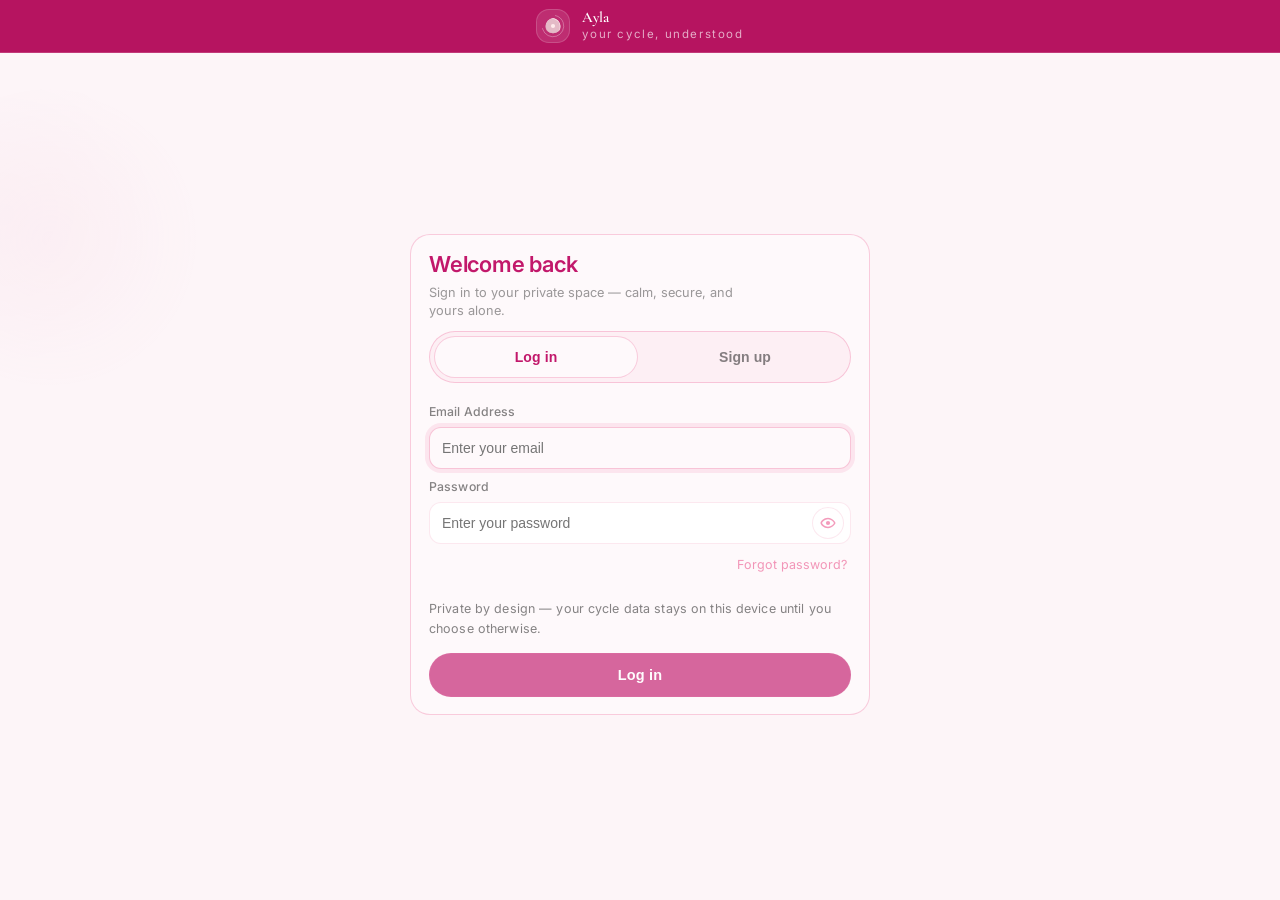
==== commit e4c436c3: "daily updates" ====
--- a/dashboard.html
+++ b/dashboard.html
@@ -4,33 +4,40 @@
     <meta charset="UTF-8" />
     <meta name="viewport" content="width=device-width, initial-scale=1" />
     <meta name="color-scheme" content="light" />
+    <meta name="theme-color" content="#462738" />
     <title>Ayla — your cycle, understood</title>
+    <link rel="icon" href="./favicon.svg" type="image/svg+xml" />
+    <link rel="apple-touch-icon" href="./icons/ayla-app-icon.svg" />
     <link rel="stylesheet" href="./styles.css" />
+    <link rel="stylesheet" href="./home-reference.css" />
   </head>
-  <body class="page page--dashboard">
+  <body class="page page--dashboard home-dash">
     <a class="skip-link" href="#main">Skip to content</a>
 
     <header class="topbar topbar--app" role="banner">
-      <div class="topbar__inner topbar__inner--app">
+      <div class="topbar__inner topbar__inner--app topbar__inner--dashboard">
         <div class="topbar__brand">
           <div class="brand" aria-label="Ayla">
             <div class="brand__mark" aria-hidden="true">
               <svg class="ayla-logo" viewBox="0 0 48 48" role="img" focusable="false" aria-hidden="true">
-                <!-- Cycle ring -->
-                <path class="ayla-logo__ring" d="M13.2 24c0-6 4.8-10.8 10.8-10.8 3.7 0 7 1.8 9 4.7" />
-                <path class="ayla-logo__ring ayla-logo__ring--soft" d="M34.8 24c0 6-4.8 10.8-10.8 10.8-3.7 0-7-1.8-9-4.7" />
-
-                <!-- Crescent -->
-                <path class="ayla-logo__crescent" d="M29.6 17.1a8.4 8.4 0 1 0 0 13.8 7.1 7.1 0 1 1 0-13.8Z" />
-
-                <!-- Petal -->
-                <path class="ayla-logo__petal" d="M18.2 27.2c.7-2.9 2.8-5.1 6.2-6.5-.2 3.7-1.6 6.2-4.4 7.8-1.1.6-2.4.9-3.9.9.8-.6 1.4-1.3 2.1-2.2Z" />
-
-                <!-- Gentle wave -->
-                <path class="ayla-logo__wave" d="M16.2 30.3c2.5-3.5 5.3-5.1 7.9-5.1 2.7 0 4.6 1.8 7.4 1.8 1.7 0 3.2-.6 4.6-1.8" />
-
-                <!-- Spark -->
-                <path class="ayla-logo__spark" d="M35.8 14.6l.9 2.6 2.6.9-2.6.9-.9 2.6-.9-2.6-2.6-.9 2.6-.9.9-2.6Z" />
+                <circle class="ayla-logo__rhythm" cx="24" cy="24" r="18.4" fill="none" transform="rotate(-18 24 24)" />
+                <g class="ayla-logo__bloom">
+                  <path
+                    class="ayla-logo__petal"
+                    d="M24 10.4C15.3 12.3 10.8 19.1 11.5 25.8C12.1 30.8 16.8 34.6 24 35.8C31.2 34.6 35.9 30.8 36.5 25.8C37.2 19.1 32.7 12.3 24 10.4Z"
+                  />
+                  <path
+                    class="ayla-logo__petal"
+                    d="M24 10.4C15.3 12.3 10.8 19.1 11.5 25.8C12.1 30.8 16.8 34.6 24 35.8C31.2 34.6 35.9 30.8 36.5 25.8C37.2 19.1 32.7 12.3 24 10.4Z"
+                    transform="rotate(120 24 24)"
+                  />
+                  <path
+                    class="ayla-logo__petal"
+                    d="M24 10.4C15.3 12.3 10.8 19.1 11.5 25.8C12.1 30.8 16.8 34.6 24 35.8C31.2 34.6 35.9 30.8 36.5 25.8C37.2 19.1 32.7 12.3 24 10.4Z"
+                    transform="rotate(240 24 24)"
+                  />
+                </g>
+                <circle class="ayla-logo__core" cx="24" cy="24" r="3.6" />
               </svg>
             </div>
             <div class="brand__text">
@@ -42,76 +49,362 @@
 
         <nav class="app-nav" id="appNav" aria-label="Main navigation">
           <button class="app-nav__tab" type="button" data-route="home" aria-current="page">Home</button>
-          <button class="app-nav__tab" type="button" data-route="calendar">Calendar</button>
           <button class="app-nav__tab" type="button" data-route="insights">Insights</button>
-          <button class="app-nav__tab" type="button" data-route="food">Food</button>
-          <button class="app-nav__tab" type="button" data-route="movement">Movement</button>
         </nav>
+
+        <div class="topbar__utilities" aria-label="Account">
+          <div class="topbar__user-pill">
+            <button type="button" class="topbar__utility-btn topbar__utility-btn--profile" id="topbarProfileBtn" aria-label="Profile and settings">
+              <svg class="topbar__utility-icon" width="22" height="22" viewBox="0 0 24 24" fill="none" aria-hidden="true">
+                <path d="M12 12a4 4 0 1 0-4-4 4 4 0 0 0 4 4Z" stroke="currentColor" stroke-width="1.6" />
+                <path d="M5 20a7 7 0 0 1 14 0" stroke="currentColor" stroke-width="1.6" stroke-linecap="round" />
+              </svg>
+            </button>
+            <p class="topbar__greet-name" id="homeMFGreet">Hello,</p>
+          </div>
+          <button type="button" class="topbar__utility-btn topbar__utility-btn--notify" id="topbarNotifyBtn" hidden aria-hidden="true" tabindex="-1">
+            <span class="topbar__utility-dot" id="topbarNotifyDot" aria-hidden="true"></span>
+          </button>
+          <p class="topbar__greet-sub visually-hidden" id="homeMFWhisper" aria-hidden="true"></p>
+        </div>
       </div>
     </header>
 
     <main id="main" class="dashboard-shell" role="main" data-active-view="home">
-      <!-- HOME: immersive ring + energy only (100vh shell with global footer) -->
-      <section class="app-view app-view--home app-view--immerse" id="view-home" aria-label="Home">
-        <div class="home-immerse">
-          <div class="home-hero-composition">
-            <header class="home-hero-composition__greet">
-              <h1 class="home-greeting h2" id="greeting">Hi</h1>
-              <p class="home-emotion subtle" id="todayLine">A gentle place to check in.</p>
-            </header>
-
-            <div class="home-immerse__hero" aria-label="Your cycle today">
-              <article class="immerse-cycle card card--immerse">
-                <span class="immerse-cycle__eyebrow micro">Today</span>
-                <button
-                  type="button"
-                  class="immerse-cycle__ring-btn"
-                  id="heroCycleBtn"
-                  aria-label="Open cycle details and settings"
-                >
-                  <span class="cycle-ring-lg home-ring home-ring--hero" aria-hidden="true">
-                    <svg class="cycle-ring-lg__svg" id="heroCycleRing" viewBox="0 0 220 220" role="img" focusable="false"></svg>
-                    <span class="cycle-ring-lg__center cycle-ring-lg__center--hero">
-                      <span class="visually-hidden">Cycle day</span>
-                      <span class="cycle-ring-lg__day cycle-ring-lg__day--hero" id="heroRingDay">—</span>
-                    </span>
+      <!-- HOME: mobile-first companion �+ scrollable, glanceable, soft -->
+      <section class="app-view app-view--home app-view--mf" id="view-home" aria-label="Home">
+        <div class="home-mf home-root home-root--master" id="homeRoot">
+          <div class="home-mf__wash home-root__wash" aria-hidden="true"></div>
+          <div class="home-mf__ambient" aria-hidden="true"></div>
+
+          <button type="button" class="home-sidebar-backdrop" id="homeSidebarBackdrop" hidden aria-label="Close sidebar"></button>
+          <div class="home-layout home-layout--master home-layout--reference">
+            <aside class="home-layout__col home-layout__col--left home-layout__col--secondary home-sidebar" id="homeSidebar" aria-label="Guidance and calendar" data-collapsed="false">
+              <button type="button" class="home-sidebar__toggle" id="homeSidebarToggle" aria-label="Collapse sidebar" aria-expanded="true" aria-controls="homeSidebarPanels" data-sidebar-chevron="left">
+                <svg class="home-sidebar__toggle-icon" viewBox="0 0 24 24" width="20" height="20" aria-hidden="true" focusable="false">
+                  <path fill="none" stroke="currentColor" stroke-width="2" stroke-linecap="round" stroke-linejoin="round" d="M15 6l-6 6 6 6" />
+                </svg>
+              </button>
+              <nav class="home-sidebar__collapsed-nav" aria-label="Sidebar shortcuts" aria-hidden="true">
+                <button type="button" class="home-sidebar__shortcut" data-sidebar-expand aria-label="Today's guidance">
+                  <svg class="home-sidebar__shortcut-icon" viewBox="0 0 24 24" width="22" height="22" aria-hidden="true" focusable="false">
+                    <circle cx="12" cy="12" r="4" fill="currentColor" />
+                    <path fill="none" stroke="currentColor" stroke-width="1.5" stroke-linecap="round" d="M12 2v2M12 20v2M4.9 4.9l1.4 1.4M17.7 17.7l1.4 1.4M2 12h2M20 12h2M4.9 19.1l1.4-1.4M17.7 6.3l1.4-1.4" />
+                  </svg>
+                </button>
+                <button type="button" class="home-sidebar__shortcut" data-sidebar-expand aria-label="Calendar">
+                  <svg class="home-sidebar__shortcut-icon" viewBox="0 0 24 24" width="22" height="22" aria-hidden="true" focusable="false">
+                    <path fill="none" stroke="currentColor" stroke-width="1.75" stroke-linecap="round" stroke-linejoin="round" d="M8 2v4M16 2v4M3 10h18" />
+                    <path fill="none" stroke="currentColor" stroke-width="1.75" stroke-linecap="round" stroke-linejoin="round" d="M5 4h14a2 2 0 0 1 2 2v14a2 2 0 0 1-2 2H5a2 2 0 0 1-2-2V6a2 2 0 0 1 2-2z" />
+                  </svg>
+                </button>
+              </nav>
+              <div class="home-sidebar__expandable" id="homeSidebarPanels">
+              <div class="home-guidance-block">
+                <header class="home-guidance-panel__header" id="homeTodayHeading">
+                  <span class="home-guidance-panel__icon" aria-hidden="true">
+                    <svg viewBox="0 0 24 24" focusable="false">
+                      <circle cx="12" cy="12" r="4" fill="currentColor" />
+                      <path fill="none" stroke="currentColor" stroke-width="1.5" stroke-linecap="round" d="M12 2v2M12 20v2M4.9 4.9l1.4 1.4M17.7 17.7l1.4 1.4M2 12h2M20 12h2M4.9 19.1l1.4-1.4M17.7 6.3l1.4-1.4" />
+                    </svg>
                   </span>
-                </button>
-                <p class="immerse-cycle__phase" id="heroDayPhaseLine">Day — · —</p>
-                <p class="immerse-cycle__whisper micro subtle" id="homeCycleWhisper" hidden></p>
-              </article>
-
-              <article class="immerse-energy card card--immerse">
-                <div class="immerse-energy__head">
-                  <div class="immerse-energy__head-text">
-                    <h2 class="immerse-energy__title">Energy</h2>
-                    <p class="immerse-energy__subtitle subtle" id="homeEnergySubtitle">Log your cycle to see the curve</p>
+                  <span class="home-guidance-panel__title">Today's guidance</span>
+                </header>
+                <section class="home-today-card home-today-card--compact" id="homeTodayCard" aria-labelledby="homeTodayHeading">
+                  <p class="home-today-card__lead visually-hidden" id="homeTodayLead" aria-hidden="true"></p>
+                  <ul class="home-today-card__list" id="homeTodayList"></ul>
+                </section>
+              </div>
+              <section class="home-cal-panel home-cal-panel--rail" aria-labelledby="homeCalHeading">
+                <header class="home-cal-panel__header" id="homeCalHeading">
+                  <span class="home-cal-panel__icon" aria-hidden="true">
+                    <svg viewBox="0 0 24 24" focusable="false">
+                      <path fill="none" stroke="currentColor" stroke-width="1.75" stroke-linecap="round" stroke-linejoin="round" d="M8 2v4M16 2v4M3 10h18" />
+                      <path fill="none" stroke="currentColor" stroke-width="1.75" stroke-linecap="round" stroke-linejoin="round" d="M5 4h14a2 2 0 0 1 2 2v14a2 2 0 0 1-2 2H5a2 2 0 0 1-2-2V6a2 2 0 0 1 2-2z" />
+                    </svg>
+                  </span>
+                  <span class="home-cal-panel__title">Your Month</span>
+                </header>
+                <div class="home-mini-cal home-mini-cal--rail home-mini-cal--passive" id="homeMiniCal" aria-label="Monthly cycle timeline">
+                  <div class="home-mini-cal__head">
+                    <button type="button" class="home-mini-cal__nav" id="homeMiniCalPrev" aria-label="Previous month">
+                      <svg viewBox="0 0 24 24" width="18" height="18" aria-hidden="true" focusable="false"><path fill="none" stroke="currentColor" stroke-width="2" stroke-linecap="round" d="M15 6l-6 6 6 6" /></svg>
+                    </button>
+                    <p class="home-mini-cal__title" id="homeMiniCalTitle"></p>
+                    <button type="button" class="home-mini-cal__nav" id="homeMiniCalNext" aria-label="Next month">
+                      <svg viewBox="0 0 24 24" width="18" height="18" aria-hidden="true" focusable="false"><path fill="none" stroke="currentColor" stroke-width="2" stroke-linecap="round" d="M9 6l6 6-6 6" /></svg>
+                    </button>
                   </div>
-                  <span class="immerse-energy__badge" id="homeEnergyBadge" aria-label="Energy tendency">—</span>
-                </div>
-                <button type="button" class="immerse-energy__chart-btn" id="heroEnergyBtn" aria-label="Open energy analytics">
-                  <span class="energy-card__chart energy-card__chart--hero" id="heroEnergyChartWrap">
-                    <svg
-                      class="energy-card__svg"
-                      id="heroEnergyWave"
-                      viewBox="0 0 720 120"
-                      role="img"
-                      focusable="false"
-                      aria-hidden="true"
-                    ></svg>
-                    <div class="wave-tooltip wave-tooltip--hero" id="heroWaveTooltip" role="status" aria-live="polite" hidden></div>
-                  </span>
-                </button>
-                <div class="immerse-energy__axis micro subtle" aria-hidden="true">
-                  <span>Low</span>
-                  <span class="immerse-energy__axis-spacer"></span>
-                  <span>High</span>
-                </div>
-              </article>
-            </div>
-          </div>
+                  <div class="home-mini-cal__weekdays" aria-hidden="true">
+                    <span>M</span><span>T</span><span>W</span><span>T</span><span>F</span><span>S</span><span>S</span>
+                  </div>
+                  <div class="home-mini-cal__grid" id="homeMiniCalGrid" role="img" aria-label="Cycle phases this month" aria-describedby="homeCalPhaseLegend"></div>
+                  <div class="home-mini-cal__legend-wrap calendar-legend" id="homeCalPhaseLegend" role="group" aria-label="What the colors mean: Period, Follicular, Ovulation, and Luteal">
+                    <ul class="home-mini-cal__legend--phases">
+                      <li class="home-mini-cal__legend-item">
+                        <span class="home-mini-cal__legend-dot home-mini-cal__legend-dot--period" aria-hidden="true"></span>
+                        <span class="home-mini-cal__legend-label">Period</span>
+                      </li>
+                      <li class="home-mini-cal__legend-item">
+                        <span class="home-mini-cal__legend-dot home-mini-cal__legend-dot--follicular" aria-hidden="true"></span>
+                        <span class="home-mini-cal__legend-label">Follicular</span>
+                      </li>
+                      <li class="home-mini-cal__legend-item">
+                        <span class="home-mini-cal__legend-dot home-mini-cal__legend-dot--ovulation" aria-hidden="true"></span>
+                        <span class="home-mini-cal__legend-label">Ovulation</span>
+                      </li>
+                      <li class="home-mini-cal__legend-item">
+                        <span class="home-mini-cal__legend-dot home-mini-cal__legend-dot--luteal" aria-hidden="true"></span>
+                        <span class="home-mini-cal__legend-label">Luteal</span>
+                      </li>
+                    </ul>
+                  </div>
+                </div>
+              </section>
+              <p class="home-left__status visually-hidden" id="homeLeftStatus" aria-live="polite"></p>
+              <p class="home-left__guide visually-hidden" id="homeLeftGuide" aria-live="polite"></p>
+              </div>
+            </aside>
+
+            <div class="home-layout__col home-layout__col--center">
+              <div class="home-stage">
+                <section class="home-cycle-card home-cycle-card--hero" id="homeCycleCard" aria-label="Current cycle">
+                  <div class="home-cycle-card__hero">
+                    <div class="home-hero-row">
+                      <div class="home-hero-stack">
+                      <div class="home-hero-main home-hero-status">
+                      <p class="home-cycle-card__kicker" id="homeCycleKicker">Current cycle</p>
+                      <h2 class="home-cycle-card__title" id="homeCyclePrimary">Your cycle</h2>
+                      <p class="home-cycle-card__meta" id="homeCycleMeta" hidden></p>
+                      </div>
+
+                      <div class="home-hero-glance" id="homeHeroGlance" aria-live="polite">
+                        <p class="home-hero-glance__text" id="homeHeroGlanceText"></p>
+                      </div>
+                      <div class="home-hero-actions">
+                      <p class="home-cycle-card__section-label home-cycle-card__section-label--actions">Your next step</p>
+                      <div class="home-cycle-card__ctas" id="homeHeroCtaRow" hidden>
+                        <button type="button" class="btn btn--primary home-cycle-card__cta-primary" id="homeHeroPrimaryBtn" data-home-hero-cta="">
+                          Continue
+                        </button>
+                        <button type="button" class="btn btn--ghost home-cycle-card__cta-secondary" id="homeHeroSecondaryBtn" data-home-hero-cta="" hidden>
+                          Later
+                        </button>
+                      </div>
+                      <p class="home-cycle-card__cta-support micro subtle" id="homeHeroCtaSupport" hidden></p>
+                      </div>
+
+                      <div class="home-hero-journey home-cycle-card__metrics" id="homeCycleMetrics">
+                      <p class="home-cycle-card__section-label">Where you are in your cycle</p>
+                      <div class="home-cycle-card__phase-strip home-cycle-card__phase-timeline" id="homeCyclePhaseStrip" aria-label="Cycle phases">
+                        <span class="home-cycle-card__phase-chip" data-strip-phase="Period">
+                          <span class="home-cycle-card__phase-ico" data-phase-icon="period"></span>
+                          <span class="home-cycle-card__phase-lab">Period</span>
+                        </span>
+                        <span class="home-cycle-card__phase-arrow" aria-hidden="true"></span>
+                        <span class="home-cycle-card__phase-chip" data-strip-phase="Follicular">
+                          <span class="home-cycle-card__phase-ico" data-phase-icon="follicular"></span>
+                          <span class="home-cycle-card__phase-lab">Follicular</span>
+                        </span>
+                        <span class="home-cycle-card__phase-arrow" aria-hidden="true"></span>
+                        <span class="home-cycle-card__phase-chip" data-strip-phase="Ovulation">
+                          <span class="home-cycle-card__phase-ico" data-phase-icon="ovulation"></span>
+                          <span class="home-cycle-card__phase-lab">Ovulation</span>
+                        </span>
+                        <span class="home-cycle-card__phase-arrow" aria-hidden="true"></span>
+                        <span class="home-cycle-card__phase-chip" data-strip-phase="Luteal">
+                          <span class="home-cycle-card__phase-ico" data-phase-icon="luteal"></span>
+                          <span class="home-cycle-card__phase-lab">Luteal</span>
+                        </span>
+                      </div>
+                      <div
+                        class="home-cycle-card__bar"
+                        role="progressbar"
+                        aria-valuemin="0"
+                        aria-valuemax="100"
+                        aria-valuenow="0"
+                        aria-label="Cycle progress through this cycle"
+                        id="homeCycleBar"
+                      >
+                        <div class="home-cycle-card__bar-fill" id="homeCycleBarFill"></div>
+                      </div>
+                      <p class="home-cycle-card__prog-head" id="homeCycleProgHead" aria-live="polite"></p>
+                      </div>
+
+                      <p class="home-cycle-card__today-lead home-cycle-card__support" id="homeCycleTodayLead"></p>
+                      <p class="visually-hidden" id="homeCycleTodaySub" aria-hidden="true"></p>
+                      <p class="home-cycle-card__sub visually-hidden" id="homeCycleSecondary" aria-hidden="true"></p>
+
+                      <div class="home-hero-forecast home-cycle-card__predict" id="homeHeroFuture" aria-label="Future predictions">
+                      <p class="home-cycle-card__predict-label">Estimated next period</p>
+                      <p class="home-cycle-card__predict-line" id="homeCycleDateNext"></p>
+                      <p class="home-cycle-card__predict-conf micro subtle" id="homeCycleConfLine" hidden></p>
+                      </div>
+
+                      <section class="home-orb-panel home-orb-panel--hero home-orb-panel--centered" id="homeOrbPanel" aria-label="Cycle rhythm visualization" hidden>
+                  <div class="home-orb-panel__inner">
+                    <div class="home-orb-panel__viz" aria-label="Cycle rhythm">
+                      <div class="home-viz-wrap home-viz-wrap--mf home-viz-wrap--compact" aria-hidden="false">
+                        <div class="home-viz-wrap__depth" aria-hidden="true"></div>
+                        <div id="homeVizTooltip" class="home-viz-tooltip" role="tooltip" hidden></div>
+                        <div
+                          class="wellness-viz home-viz wellness-viz--homehero"
+                          id="wellnessCanvas"
+                          tabindex="0"
+                          role="button"
+                          aria-label="Cycle rhythm. Tap for cycle details."
+                          data-energy="medium"
+                          data-mood="calm"
+                          data-flow="light"
+                          data-symptoms="0"
+                          data-phase="unknown"
+                          data-fatigue="0"
+                          style="--cycle-progress: 0.25"
+                        >
+                          <div class="wellness-viz__particles" aria-hidden="true">
+                            <span></span><span></span><span></span><span></span><span></span><span></span>
+                            <span></span><span></span><span></span><span></span><span></span><span></span>
+                          </div>
+                          <div class="wellness-viz__ambient" aria-hidden="true"></div>
+                          <div class="wellness-viz__mid" aria-hidden="true"></div>
+                          <div class="wellness-viz__sakura-flare" aria-hidden="true"></div>
+                          <div class="wellness-viz__stage">
+                            <div class="wellness-viz__orbit" id="wellnessOrbit" aria-hidden="true">
+                              <div class="wellness-viz__cyclebar" aria-hidden="true"></div>
+                              <svg class="wellness-viz__svg" viewBox="0 0 280 280" fill="none" aria-hidden="true" focusable="false">
+                                <defs>
+                                  <filter id="wellnessVizGlow" x="-35%" y="-35%" width="170%" height="170%">
+                                    <feGaussianBlur stdDeviation="2.2" result="blur" />
+                                    <feMerge>
+                                      <feMergeNode in="blur" />
+                                      <feMergeNode in="SourceGraphic" />
+                                    </feMerge>
+                                  </filter>
+                                </defs>
+                                <g class="wellness-viz__ring" stroke-width="7" stroke-linecap="round">
+                                  <path class="wellness-viz__arc wellness-viz__arc--period" d="M 140 28 A 112 112 0 0 1 252 140" stroke="currentColor" />
+                                  <path class="wellness-viz__arc wellness-viz__arc--follicular" d="M 252 140 A 112 112 0 0 1 140 252" stroke="currentColor" />
+                                  <path class="wellness-viz__arc wellness-viz__arc--ovulation" d="M 140 252 A 112 112 0 0 1 28 140" stroke="currentColor" />
+                                  <path class="wellness-viz__arc wellness-viz__arc--luteal" d="M 28 140 A 112 112 0 0 1 140 28" stroke="currentColor" />
+                                </g>
+                                <g id="wellnessProgressCap" class="wellness-viz__progress-cap" transform="rotate(-90 140 140)">
+                                  <circle class="wellness-viz__now-dot" cx="140" cy="28" r="5" />
+                                </g>
+                              </svg>
+                            </div>
+                            <div class="wellness-viz__core" aria-hidden="true">
+                              <div class="wellness-viz__core-halo"></div>
+                              <div class="wellness-viz__core-bloom"></div>
+                              <div class="wellness-viz__core-orb"></div>
+                              <div class="wellness-viz__core-petals"></div>
+                            </div>
+                          </div>
+                          <div class="wellness-viz__copy wellness-viz__copy--minimal wellness-viz__copy--sr">
+                            <p class="wellness-viz__phase" id="wellnessVizPhaseLabel"></p>
+                            <div class="wellness-viz__legend" id="wellnessPhaseLegend" aria-hidden="true">
+                              <span class="wellness-viz__legend-dot" data-phaseviz="period" title="Period"></span>
+                              <span class="wellness-viz__legend-dot" data-phaseviz="follicular" title="Follicular"></span>
+                              <span class="wellness-viz__legend-dot" data-phaseviz="ovulation" title="Ovulation"></span>
+                              <span class="wellness-viz__legend-dot" data-phaseviz="luteal" title="Luteal"></span>
+                            </div>
+                            <p class="wellness-viz__echo" id="wellnessCanvasEcho" aria-live="polite"></p>
+                          </div>
+                        </div>
+                      </div>
+                    </div>
+                    <div class="home-orb-panel__readout" id="homeOrbReadout" aria-live="polite">
+                      <p class="home-orb-panel__phase" id="homeOrbPhaseLine"></p>
+                      <p class="home-orb-panel__support" id="homeOrbSupportLine"></p>
+                      <p class="home-orb-panel__day" id="homeOrbDayLine"></p>
+                      <p class="home-orb-panel__conf micro subtle" id="homeOrbConfLine"></p>
+                    </div>
+                  </div>
+                      </section>
+                      </div>
+                    </div>
+                    <section class="home-empty-state" id="homeEmptyState" hidden>
+                      <p class="home-empty-state__q">Not sure when your last period was?</p>
+                      <p class="home-empty-state__support">Start with how you feel today.</p>
+                      <button type="button" class="btn btn--primary" id="homeEmptyStartBtn" data-home-hero-cta="checkin">Start here</button>
+                    </section>
+                  </div>
+                </section>
+
+              </div>
+            </div>
+
+            <aside class="home-layout__col home-layout__col--right home-right-panel home-right-panel--premium" aria-label="Today's log">
+              <section class="home-snap home-snap--today" aria-labelledby="homeSnapHeading">
+                <h3 class="home-right-panel__title" id="homeSnapHeading">Today</h3>
+                <div class="home-today-card home-today-card--metrics" role="group" aria-label="Today's wellness snapshot">
+                  <button type="button" class="home-metric" id="homeSnapMoodBtn" aria-label="Update mood">
+                    <span class="home-icon-wrap home-metric__icon home-icon-wrap--mood" data-home-icon="mood"></span>
+                    <span class="home-metric__lab">Mood</span>
+                    <span class="home-metric__val" id="homeSnapMoodVal">�+</span>
+                  </button>
+                  <button type="button" class="home-metric" id="homeSnapEnergyBtn" aria-label="Update energy">
+                    <span class="home-icon-wrap home-metric__icon home-icon-wrap--energy" data-home-icon="energy"></span>
+                    <span class="home-metric__lab">Energy</span>
+                    <span class="home-metric__val" id="homeSnapEnergyVal">�+</span>
+                  </button>
+                  <button type="button" class="home-metric" id="homeSnapSleepBtn" aria-label="Update sleep">
+                    <span class="home-icon-wrap home-metric__icon home-icon-wrap--sleep" data-home-icon="sleep"></span>
+                    <span class="home-metric__lab">Sleep</span>
+                    <span class="home-metric__val" id="homeSnapSleepVal">�+</span>
+                  </button>
+                  <button type="button" class="home-metric" id="homeSnapWaterBtn" aria-label="Adjust water">
+                    <span class="home-icon-wrap home-metric__icon home-icon-wrap--water" data-home-icon="water"></span>
+                    <span class="home-metric__lab">Water</span>
+                    <span class="home-metric__val" id="homeSnapWaterVal">�+</span>
+                  </button>
+                  <button type="button" class="home-metric home-metric--wide" id="homeSnapSymptomsBtn" aria-label="Log symptoms">
+                    <span class="home-icon-wrap home-metric__icon home-icon-wrap--symptoms" data-home-icon="symptoms"></span>
+                    <span class="home-metric__lab">Symptoms</span>
+                    <span class="home-metric__val" id="homeSnapSymptomsVal">�+</span>
+                  </button>
+                </div>
+              </section>
+
+              <div class="home-right-panel__balance" aria-hidden="true"></div>
+
+              <section class="home-quicklog home-quicklog--panel" aria-labelledby="homeQuicklogHeading">
+                <h3 class="home-right-panel__title home-quicklog__title" id="homeQuicklogHeading">Quick log</h3>
+                <div class="home-quicklog__intro">
+                  <p class="home-quicklog__intro-lead" id="homeQuicklogGuideLead">How are you feeling today?</p>
+                  <p class="home-quicklog__intro-sub" id="homeQuicklogGuideSub">Small updates help Ayla understand your rhythm.</p>
+                </div>
+                <div class="home-quicklog__grid" id="homeQuickLogRow" role="toolbar" aria-label="Quick log actions"></div>
+              </section>
+            </aside>
+          </div>
+
+          <div class="home-mf__spacer" aria-hidden="true"></div>
         </div>
       </section>
+
+      <!-- Off-screen targets: cycle ring + energy wave still update in memory for tooltips / other views -->
+      <div class="dashboard-hero-stub" id="dashboardHeroStub" aria-hidden="true">
+        <button type="button" id="heroCycleBtn" tabindex="-1">Cycle</button>
+        <svg id="heroCycleRing" viewBox="0 0 220 220" width="220" height="220" focusable="false" aria-hidden="true"></svg>
+        <span id="heroRingDay">�+</span>
+        <p id="heroDayPhaseLine"></p>
+        <p id="homeCycleWhisper" hidden></p>
+        <p id="homeEnergySubtitle"></p>
+        <span id="homeEnergyBadge">�+</span>
+        <button type="button" id="heroEnergyBtn" tabindex="-1">Energy</button>
+        <span id="heroEnergyChartWrap" class="energy-card__chart energy-card__chart--hero">
+          <svg id="heroEnergyWave" viewBox="0 0 720 120" focusable="false" aria-hidden="true"></svg>
+        </span>
+        <div id="heroWaveTooltip" role="status" aria-live="polite" hidden></div>
+      </div>
 
       <!-- CYCLE DETAILS (from Home ring) -->
       <section class="app-view app-view--scroll app-view--sub" id="view-cycle" aria-label="Cycle details" hidden>
@@ -141,19 +434,23 @@
               <div class="kvs home-details__kvs">
                 <div class="kv">
                   <div class="kv__k">Current phase</div>
-                  <div class="kv__v" id="homeKvPhase">—</div>
+                  <div class="kv__v" id="homeKvPhase">�+</div>
                 </div>
                 <div class="kv">
                   <div class="kv__k">Expected energy</div>
-                  <div class="kv__v" id="homeKvEnergy">—</div>
+                  <div class="kv__v" id="homeKvEnergy">�+</div>
                 </div>
                 <div class="kv">
                   <div class="kv__k">Next period</div>
-                  <div class="kv__v" id="homeKvNextPeriod">—</div>
+                  <div class="kv__v" id="homeKvNextPeriod">�+</div>
                 </div>
                 <div class="kv">
                   <div class="kv__k">Fertile window</div>
-                  <div class="kv__v" id="homeKvFertile">—</div>
+                  <div class="kv__v" id="homeKvFertile">�+</div>
                 </div>
               </div>
               <p class="micro subtle" id="homeCycleSaveState">Saved locally.</p>
@@ -214,8 +511,10 @@
                 </span>
                 <span class="insight-card__label">Next period</span>
               </div>
-              <div class="insight-card__v" id="energyPgNext">—</div>
-              <div class="micro subtle" id="energyPgNextSub">—</div>
+              <div class="insight-card__v" id="energyPgNext">�+</div>
+              <div class="micro subtle" id="energyPgNextSub">�+</div>
             </div>
             <div class="insight-card">
               <div class="insight-card__k">
@@ -227,7 +526,8 @@
                 </span>
                 <span class="insight-card__label">Fertile window</span>
               </div>
-              <div class="insight-card__v" id="energyPgFertile">—</div>
+              <div class="insight-card__v" id="energyPgFertile">�+</div>
             </div>
             <div class="insight-card">
               <div class="insight-card__k">
@@ -239,8 +539,10 @@
                 </span>
                 <span class="insight-card__label">Guidance</span>
               </div>
-              <div class="insight-card__v" id="energyPgGuidance">—</div>
-              <div class="micro subtle" id="energyPgGuidanceSub">—</div>
+              <div class="insight-card__v" id="energyPgGuidance">�+</div>
+              <div class="micro subtle" id="energyPgGuidanceSub">�+</div>
             </div>
           </div>
           <div class="divider"></div>
@@ -249,89 +551,113 @@
         </section>
       </section>
 
-      <!-- CALENDAR -->
-      <section class="app-view app-view--scroll" id="view-calendar" aria-label="Calendar" hidden>
-        <section class="card card--calendar card--full" aria-label="Calendar">
-          <div class="card__body card__body--calendar">
-            <div class="calendar" id="calendar">
-              <div class="calendar__top">
-                <div class="cal-nav" aria-label="Calendar navigation">
-                  <button class="icon-btn" id="prevMonthBtn" type="button" aria-label="Previous month">
-                    <span aria-hidden="true">‹</span>
-                  </button>
-                  <div class="cal-title" id="calTitle" aria-live="polite"></div>
-                  <button class="icon-btn" id="nextMonthBtn" type="button" aria-label="Next month">
-                    <span aria-hidden="true">›</span>
-                  </button>
-                </div>
-              </div>
-              <div class="calendar__map">
-                <section class="calendar__legend" aria-label="Cycle signals legend">
-                  <div class="micro subtle calendar__legend-title">Cycle signals</div>
-                  <div class="calendar__legend-items">
-                    <span class="legend-pill legend-pill--period">
-                      <svg viewBox="0 0 24 24" aria-hidden="true" focusable="false"><path fill="none" stroke="currentColor" stroke-width="1.7" stroke-linecap="round" stroke-linejoin="round" d="M12 3.2c2.7 4.2 6.6 7.6 6.6 11.8A6.6 6.6 0 0 1 12 21.6 6.6 6.6 0 0 1 5.4 15c0-4.2 3.9-7.6 6.6-11.8Z"/></svg>
-                      <span>Period</span>
-                    </span>
-                    <span class="legend-pill legend-pill--fertile">
-                      <svg viewBox="0 0 24 24" aria-hidden="true" focusable="false"><path fill="none" stroke="currentColor" stroke-width="1.7" stroke-linecap="round" stroke-linejoin="round" d="M19.5 4.5c-5.2.5-9.2 3.5-11 7.3-1.2 2.4-1.4 5-.8 7.7 3.2-.6 5.8-2.1 7.7-4.2 3.1-3.3 4.1-7.4 4.1-10.8Z"/><path fill="none" stroke="currentColor" stroke-width="1.7" stroke-linecap="round" stroke-linejoin="round" d="M6.2 18.8c2.6-3.1 5.8-5.6 9.9-7.5"/></svg>
-                      <span>Fertile</span>
-                    </span>
-                    <span class="legend-pill legend-pill--ovu">
-                      <svg viewBox="0 0 24 24" aria-hidden="true" focusable="false"><path fill="none" stroke="currentColor" stroke-width="1.7" stroke-linecap="round" stroke-linejoin="round" d="M12 2.7l1.9 6.2 6.2 1.9-6.2 1.9L12 18.9l-1.9-6.2-6.2-1.9 6.2-1.9L12 2.7Z"/></svg>
-                      <span>Ovulation</span>
-                    </span>
-                    <span class="legend-pill legend-pill--low">
-                      <svg viewBox="0 0 24 24" aria-hidden="true" focusable="false"><path fill="none" stroke="currentColor" stroke-width="1.7" stroke-linecap="round" stroke-linejoin="round" d="M8.6 18.4h8.9a3.2 3.2 0 0 0 .6-6.3 4.6 4.6 0 0 0-9-.9 3.5 3.5 0 0 0-.5 7.2Z"/><path fill="none" stroke="currentColor" stroke-width="1.7" stroke-linecap="round" stroke-linejoin="round" d="M15.7 6.9a3.4 3.4 0 0 1 2.8 1.5"/></svg>
-                      <span>Rest day</span>
-                    </span>
-                  </div>
-                </section>
-                <div class="calendar__matrix">
-                  <div class="calendar__dow" aria-hidden="true">
-                    <div>Mon</div><div>Tue</div><div>Wed</div><div>Thu</div><div>Fri</div><div>Sat</div><div>Sun</div>
-                  </div>
-                  <div class="calendar__grid" id="calendarGrid" role="grid" aria-label="Monthly calendar"></div>
-                </div>
-              </div>
-            </div>
-
-            <div class="day-panel" id="dayPanel" aria-label="Selected day details">
-              <div class="day-panel__empty subtle" id="dayPanelEmpty">
-                Select a date to see what you logged — or add a quick check‑in.
-              </div>
-              <div class="day-panel__content" id="dayPanelContent" hidden>
-                <div class="day-panel__actions">
-                  <button class="btn btn--soft js-open-checkin-today" id="quickCheckinBtn" type="button">Daily check‑in</button>
-                  <button class="btn btn--soft js-open-period-today" id="quickPeriodBtn" type="button">Log period</button>
-                </div>
-
-                <div class="day-panel__stack">
-                  <div class="day-panel__top">
-                    <div>
-                      <div class="micro subtle">Selected</div>
-                      <div class="day-panel__date" id="selectedDateLabel">—</div>
+      <!-- CALENDAR: living cycle map + today anchor + interpretation panel -->
+      <section class="app-view app-view--scroll cal-view" id="view-calendar" aria-label="Your cycle map" hidden>
+        <section class="card card--calendar card--full cal-rhythm" aria-label="Cycle calendar">
+          <div class="card__body card__body--calendar cal-rhythm__body">
+            <article class="cal-today-card" id="calTodayCard" aria-live="polite">
+              <div class="cal-today-card__eyebrow">Today</div>
+              <div class="cal-today-card__headline" id="calTodayHeadline">�+</div>
+              <p class="cal-today-card__lead" id="calTodayLead"></p>
+              <p class="cal-today-card__horizon" id="calTodayHorizon"></p>
+              <div class="cal-today-card__cols">
+                <div class="cal-today-card__col">
+                  <div class="cal-today-card__k">Your body may feel</div>
+                  <ul class="cal-today-card__ul" id="calTodayBodyFeel"></ul>
+                </div>
+                <div class="cal-today-card__col">
+                  <div class="cal-today-card__k">Today�"s support</div>
+                  <ul class="cal-today-card__ul" id="calTodaySupport"></ul>
+                </div>
+              </div>
+            </article>
+
+            <div class="cal-rhythm__row">
+              <div class="calendar" id="calendar">
+                <div class="calendar__map">
+                  <section class="calendar__legend" aria-label="How to read this month">
+                    <div class="micro subtle calendar__legend-title">How to read this month</div>
+                    <div class="calendar__legend-items">
+                      <span class="legend-pill legend-pill--period">
+                        <svg viewBox="0 0 24 24" aria-hidden="true" focusable="false"><path fill="none" stroke="currentColor" stroke-width="1.7" stroke-linecap="round" stroke-linejoin="round" d="M12 3.2c2.7 4.2 6.6 7.6 6.6 11.8A6.6 6.6 0 0 1 12 21.6 6.6 6.6 0 0 1 5.4 15c0-4.2 3.9-7.6 6.6-11.8Z"/></svg>
+                        <span>Period days</span>
+                      </span>
+                      <span class="legend-pill legend-pill--fertile">
+                        <svg viewBox="0 0 24 24" aria-hidden="true" focusable="false"><path fill="none" stroke="currentColor" stroke-width="1.7" stroke-linecap="round" stroke-linejoin="round" d="M19.5 4.5c-5.2.5-9.2 3.5-11 7.3-1.2 2.4-1.4 5-.8 7.7 3.2-.6 5.8-2.1 7.7-4.2 3.1-3.3 4.1-7.4 4.1-10.8Z"/><path fill="none" stroke="currentColor" stroke-width="1.7" stroke-linecap="round" stroke-linejoin="round" d="M6.2 18.8c2.6-3.1 5.8-5.6 9.9-7.5"/></svg>
+                        <span>Fertile window</span>
+                      </span>
+                      <span class="legend-pill legend-pill--ovu">
+                        <svg viewBox="0 0 24 24" aria-hidden="true" focusable="false"><path fill="none" stroke="currentColor" stroke-width="1.7" stroke-linecap="round" stroke-linejoin="round" d="M12 2.7l1.9 6.2 6.2 1.9-6.2 1.9L12 18.9l-1.9-6.2-6.2-1.9 6.2-1.9L12 2.7Z"/></svg>
+                        <span>Ovulation window</span>
+                      </span>
+                      <span class="legend-pill legend-pill--low">
+                        <svg viewBox="0 0 24 24" aria-hidden="true" focusable="false"><path fill="none" stroke="currentColor" stroke-width="1.7" stroke-linecap="round" stroke-linejoin="round" d="M8.6 18.4h8.9a3.2 3.2 0 0 0 .6-6.3 4.6 4.6 0 0 0-9-.9 3.5 3.5 0 0 0-.5 7.2Z"/><path fill="none" stroke="currentColor" stroke-width="1.7" stroke-linecap="round" stroke-linejoin="round" d="M15.7 6.9a3.4 3.4 0 0 1 2.8 1.5"/></svg>
+                        <span>Softer energy logged</span>
+                      </span>
                     </div>
-                    <div class="pill" id="phasePill" hidden></div>
-                  </div>
-
-                  <div class="kvs">
-                    <div class="kv">
-                      <div class="kv__k">Period</div>
-                      <div class="kv__v" id="kvPeriod">—</div>
+                  </section>
+                  <div class="calendar__core">
+                    <div class="calendar__top">
+                      <div class="cal-nav" aria-label="Calendar navigation">
+                        <button class="icon-btn" id="prevMonthBtn" type="button" aria-label="Previous month">
+                          <span aria-hidden="true">⬹</span>
+                        </button>
+                        <div class="cal-title" id="calTitle" aria-live="polite"></div>
+                        <button class="icon-btn" id="nextMonthBtn" type="button" aria-label="Next month">
+                          <span aria-hidden="true">⬺</span>
+                        </button>
+                      </div>
                     </div>
-                    <div class="kv">
-                      <div class="kv__k">Check‑in</div>
-                      <div class="kv__v" id="kvCheckin">—</div>
+
+                    <div class="calendar__matrix">
+                      <div class="calendar__dow" aria-hidden="true">
+                        <div>Mon</div><div>Tue</div><div>Wed</div><div>Thu</div><div>Fri</div><div>Sat</div><div>Sun</div>
+                      </div>
+                      <div class="calendar__grid" id="calendarGrid" role="grid" aria-label="Monthly cycle map"></div>
                     </div>
                   </div>
-
-                  <div class="day-panel__guidance" aria-label="Gentle guidance">
-                    <div class="micro subtle day-panel__guidance-k">Guidance</div>
-                    <div class="day-panel__guidance-v" id="dayPanelTone">—</div>
+                </div>
+              </div>
+
+              <aside class="day-panel cal-day-panel" id="dayPanel" aria-label="Selected day">
+                <div class="day-panel__empty subtle" id="dayPanelEmpty">
+                  Tap a day on the map �+ Ayla will show what it may mean for your body.
+                </div>
+                <div class="day-panel__content" id="dayPanelContent" hidden>
+                  <div class="day-panel__actions">
+                    <button class="btn btn--soft" type="button" data-cal-action="checkin">Check-in for this day</button>
+                    <button class="btn btn--soft" type="button" data-cal-action="period">Log period here</button>
                   </div>
-                </div>
-              </div>
+
+                  <div class="cal-panel">
+                    <div class="cal-panel__date" id="selectedDateLabel">�+</div>
+                    <p class="cal-panel__phase-line" id="calPanelPhaseLine"></p>
+
+                    <div class="cal-panel__block">
+                      <div class="cal-panel__k">Your body may feel</div>
+                      <ul class="cal-panel__ul" id="calPanelBodyFeel"></ul>
+                    </div>
+                    <div class="cal-panel__block">
+                      <div class="cal-panel__k">Support that may help</div>
+                      <ul class="cal-panel__ul" id="calPanelSupport"></ul>
+                    </div>
+                    <div class="cal-panel__block">
+                      <div class="cal-panel__k">Upcoming</div>
+                      <ul class="cal-panel__ul" id="calPanelUpcoming"></ul>
+                    </div>
+
+                    <p class="cal-panel__insight" id="calPanelInsight" aria-live="polite"></p>
+                    <p class="cal-panel__checkin cal-panel__checkin--narrative" id="calPanelCheckinNarrative"></p>
+
+                    <button type="button" class="btn btn--ghost btn--compact cal-panel__details" id="calOpenDayDetailsBtn">
+                      Open full day reflection
+                    </button>
+                  </div>
+                </div>
+              </aside>
             </div>
           </div>
         </section>
@@ -347,7 +673,7 @@
           <div class="card__body">
             <div class="insights-dash">
               <div class="insights-grid insights-grid--top" aria-label="Summary">
-                <div class="insight-card insight-card--summary">
+                <div class="insight-card insight-card--summary insight-card--secondary insight-card--period">
                   <div class="insight-card__k">
                     <span class="insight-card__icon insight-card__icon--period" aria-hidden="true">
                       <svg viewBox="0 0 24 24" focusable="false">
@@ -357,11 +683,12 @@
                     </span>
                     <span class="insight-card__label">Next period</span>
                   </div>
-                  <div class="insight-card__v" id="insNextPeriod">—</div>
+                  <div class="insight-card__v" id="insNextPeriod">�+</div>
                   <div class="micro subtle" id="insNextPeriodSub">Add a period to enable predictions.</div>
                 </div>
 
-                <div class="insight-card insight-card--summary">
+                <div class="insight-card insight-card--summary insight-card--secondary insight-card--fertile">
                   <div class="insight-card__k">
                     <span class="insight-card__icon insight-card__icon--fertile" aria-hidden="true">
                       <svg viewBox="0 0 24 24" focusable="false">
@@ -371,11 +698,12 @@
                     </span>
                     <span class="insight-card__label">Fertile window</span>
                   </div>
-                  <div class="insight-card__v" id="insFertileWindow">—</div>
+                  <div class="insight-card__v" id="insFertileWindow">�+</div>
                   <div class="micro subtle">Basic estimate (no temperature/ovulation tests).</div>
                 </div>
 
-                <div class="insight-card insight-card--summary">
+                <div class="insight-card insight-card--summary insight-card--primary insight-card--guidance">
                   <div class="insight-card__k">
                     <span class="insight-card__icon insight-card__icon--guidance" aria-hidden="true">
                       <svg viewBox="0 0 24 24" focusable="false">
@@ -385,31 +713,40 @@
                     </span>
                     <span class="insight-card__label">Current phase</span>
                   </div>
-                  <div class="insight-card__v" id="insGuidance">—</div>
+                  <div class="insight-card__v" id="insGuidance">�+</div>
                   <div class="micro subtle" id="insGuidanceSub">Log at least one period to see phases.</div>
                 </div>
               </div>
 
               <div class="insights-grid insights-grid--quick" aria-label="Quick insights">
-                <div class="insight-card insight-card--mini">
+                <div class="insight-card insight-card--mini insight-card--support insight-card--energy">
                   <div class="insight-card__k"><span class="insight-card__label">Energy</span></div>
-                  <div class="insight-card__v" id="insQuickEnergy">—</div>
-                  <div class="micro subtle" id="insQuickEnergySub">—</div>
-                </div>
-                <div class="insight-card insight-card--mini">
+                  <div class="insight-card__v" id="insQuickEnergy">�+</div>
+                  <div class="micro subtle" id="insQuickEnergySub">�+</div>
+                </div>
+                <div class="insight-card insight-card--mini insight-card--support insight-card--mood">
                   <div class="insight-card__k"><span class="insight-card__label">Mood</span></div>
-                  <div class="insight-card__v" id="insQuickMood">—</div>
-                  <div class="micro subtle" id="insQuickMoodSub">—</div>
-                </div>
-                <div class="insight-card insight-card--mini">
+                  <div class="insight-card__v" id="insQuickMood">�+</div>
+                  <div class="micro subtle" id="insQuickMoodSub">�+</div>
+                </div>
+                <div class="insight-card insight-card--mini insight-card--support insight-card--hydration">
                   <div class="insight-card__k"><span class="insight-card__label">Hydration</span></div>
-                  <div class="insight-card__v" id="insQuickHydration">—</div>
-                  <div class="micro subtle" id="insQuickHydrationSub">—</div>
-                </div>
-                <div class="insight-card insight-card--mini">
+                  <div class="insight-card__v" id="insQuickHydration">�+</div>
+                  <div class="micro subtle" id="insQuickHydrationSub">�+</div>
+                </div>
+                <div class="insight-card insight-card--mini insight-card--support insight-card--recovery">
                   <div class="insight-card__k"><span class="insight-card__label">Recovery</span></div>
-                  <div class="insight-card__v" id="insQuickRecovery">—</div>
-                  <div class="micro subtle" id="insQuickRecoverySub">—</div>
+                  <div class="insight-card__v" id="insQuickRecovery">�+</div>
+                  <div class="micro subtle" id="insQuickRecoverySub">�+</div>
                 </div>
               </div>
 
@@ -426,7 +763,8 @@
                   </div>
                 </div>
                 <div class="insights-reflection__body" id="insReflectionBody">
-                  Your body works in seasons. A small daily check‑in helps Ayla learn your rhythm — softly, over time.
+                  Your body works in seasons. A small daily check�in helps Ayla learn your rhythm �+ softly, over time.
                 </div>
               </section>
             </div>
@@ -434,52 +772,160 @@
         </section>
       </section>
 
-      <!-- FOOD -->
-      <section class="app-view app-view--scroll" id="view-food" aria-label="Food guidance" hidden>
-        <section class="card card--full" aria-label="Food recommendations">
-          <div class="card__body">
-            <div class="panel-head">
-              <div class="micro subtle">Gentle food support for each cycle phase.</div>
-              <div class="seg-mini" role="group" aria-label="Food focus">
-                <button class="seg-mini__btn is-active" id="foodAllBtn" type="button">All phases</button>
-                <button class="seg-mini__btn" id="foodTodayBtn" type="button">Today</button>
-              </div>
-            </div>
-            <div class="phase-board" aria-label="Food guidance board">
-              <div class="phase-board__main" aria-label="Food phases">
-                <div class="phase-cards" id="foodCards" aria-label="Food phase cards"></div>
-              </div>
-              <aside class="phase-board__aside" aria-label="Food support">
-                <div class="phase-aside" id="foodAside"></div>
-              </aside>
-            </div>
-          </div>
-        </section>
+      <!-- FOOD: today�"s nourishment guidance (cycle-aware assistant, not recipe browsing) -->
+      <section class="app-view app-view--scroll nourish-view" id="view-food" aria-label="Today�"s nourishment" hidden>
+        <div class="nourish-page nourish-page--assistant">
+          <header class="nourish-hero">
+            <p class="nourish-hero__eyebrow">Nourishment · tuned to you</p>
+            <h2 class="nourish-hero__title" id="nourishGreeting">Balanced meals may support your rhythm today.</h2>
+            <p class="nourish-hero__insight" id="nourishInsight" aria-live="polite"></p>
+            <div class="nourish-hero__tools">
+              <label class="nourish-search-label visually-hidden" for="nourishSearch">Search when you have something specific in mind</label>
+              <input
+                type="search"
+                id="nourishSearch"
+                class="nourish-search nourish-search--subtle"
+                autocomplete="off"
+                placeholder="Search only if you need something specific⬦"
+              />
+              <button type="button" class="btn btn--ghost btn--compact nourish-refine-btn" id="nourishRefineOpenBtn">
+                Refine
+              </button>
+            </div>
+          </header>
+
+          <section class="nourish-panel" aria-labelledby="nourishIntentLabel">
+            <div class="nourish-panel__head">
+              <span class="nourish-panel__label" id="nourishIntentLabel">What support do you need today?</span>
+              <span class="nourish-panel__hint" id="nourishPhasePill" aria-live="polite"></span>
+            </div>
+            <div class="nourish-intent-row" id="nourishIntentRow" role="group" aria-label="Support you need today"></div>
+          </section>
+
+          <section class="nourish-avoid" aria-labelledby="nourishAvoidLabel">
+            <span class="nourish-avoid__label" id="nourishAvoidLabel">Today, go lighter on</span>
+            <ul class="nourish-avoid__list" id="nourishAvoidList"></ul>
+          </section>
+
+          <section class="nourish-recs" aria-labelledby="nourishRecsLabel">
+            <div class="nourish-recs__head">
+              <span class="nourish-recs__label" id="nourishRecsLabel">Curated for today</span>
+            </div>
+            <div class="nourish-rail" id="nourishRail" aria-busy="false" aria-label="Meal ideas for today"></div>
+          </section>
+        </div>
       </section>
 
-      <!-- MOVEMENT -->
-      <section class="app-view app-view--scroll" id="view-movement" aria-label="Movement guidance" hidden>
-        <section class="card card--full" aria-label="Movement recommendations">
-          <div class="card__body">
-            <div class="panel-head">
-              <div class="micro subtle">Gentle movement suggestions for each phase.</div>
-              <div class="seg-mini" role="group" aria-label="Movement focus">
-                <button class="seg-mini__btn is-active" id="moveAllBtn" type="button">All phases</button>
-                <button class="seg-mini__btn" id="moveTodayBtn" type="button">Today</button>
-              </div>
-            </div>
-            <div class="phase-board" aria-label="Movement guidance board">
-              <div class="phase-board__main" aria-label="Movement phases">
-                <div class="phase-cards" id="moveCards" aria-label="Movement phase cards"></div>
-              </div>
-              <aside class="phase-board__aside" aria-label="Movement support">
-                <div class="phase-aside" id="moveAside"></div>
-              </aside>
-            </div>
-          </div>
-        </section>
+      <!-- MOVEMENT: cycle-aware sanctuary �+ soft atmospheric backdrop + frosted guidance -->
+      <section class="app-view app-view--scroll move-view" id="view-movement" aria-label="Movement sanctuary" hidden>
+        <div class="move-sanctuary">
+          <div class="move-sanctuary__atmosphere" aria-hidden="true">
+            <div class="move-sanctuary__wash"></div>
+            <div class="move-sanctuary__veil move-sanctuary__veil--blur"></div>
+            <div class="move-sanctuary__veil move-sanctuary__veil--grad"></div>
+            <div class="move-sanctuary__veil move-sanctuary__veil--rose"></div>
+          </div>
+          <div class="move-sanctuary__particles" aria-hidden="true"></div>
+
+          <div class="move-sanctuary__content move-page">
+            <header class="move-hero move-glass">
+              <p class="move-hero__eyebrow">Movement sanctuary · cycle�wise care</p>
+              <h2 class="move-hero__title" id="moveGreeting">What kind of movement may support you today?</h2>
+              <p class="move-hero__lead" id="moveLead"></p>
+            </header>
+
+            <section class="move-body-read move-glass" aria-labelledby="moveBodyReadLabel">
+              <span class="visually-hidden" id="moveBodyReadLabel">How your body may feel today</span>
+              <p class="move-body-read__text" id="moveBodyRead"></p>
+            </section>
+
+            <section class="move-intensity move-glass" aria-labelledby="moveIntensityLabel">
+              <div class="move-intensity__head">
+                <span class="move-intensity__label" id="moveIntensityLabel">Today�"s movement invitation</span>
+                <p class="move-intensity__hint" id="moveIntensityHint"></p>
+              </div>
+              <div class="move-intensity__scale" id="moveIntensityScale" role="group" aria-label="Gentle intensity guidance"></div>
+            </section>
+
+            <section class="move-intents" aria-labelledby="moveIntentLabel">
+              <span class="move-intents__label" id="moveIntentLabel">What would feel supportive?</span>
+              <div class="move-intents__row" id="movePrefsRow" role="group" aria-label="Movement intentions"></div>
+            </section>
+
+            <section class="move-guidance move-glass" aria-labelledby="moveGuidBenefitLabel">
+              <div class="move-guidance__grid">
+                <div class="move-guidance__col">
+                  <span class="move-guidance__k" id="moveGuidBenefitLabel">Today your body may benefit from</span>
+                  <ul class="move-guidance__ul" id="moveBenefitList"></ul>
+                </div>
+                <div class="move-guidance__col">
+                  <span class="move-guidance__k" id="moveGuidLighterLabel">Go lighter on</span>
+                  <ul class="move-guidance__ul move-guidance__ul--soft" id="moveLighterList"></ul>
+                </div>
+              </div>
+            </section>
+
+            <section class="move-curated" aria-labelledby="moveCuratedLabel">
+              <div class="move-curated__head">
+                <h3 class="move-curated__title" id="moveCuratedLabel">Curated for your rhythm</h3>
+                <p class="move-curated__sub" id="moveCuratedSub"></p>
+              </div>
+              <div class="move-rail move-rail--curated" id="moveRail" aria-busy="false" aria-label="Curated movement sessions"></div>
+            </section>
+
+            <article class="move-spotlight move-glass" id="moveSpotlight">
+              <div class="move-spotlight__media" id="moveFeatureMedia"></div>
+              <div class="move-spotlight__body">
+                <p class="move-spotlight__eyebrow" id="moveFeatureEyebrow">Your selected moment</p>
+                <h3 class="move-spotlight__title" id="moveFeatureTitle">Tap a session to see details</h3>
+                <div class="move-spotlight__copy" id="moveFeatureWhy"></div>
+                <ul class="move-spotlight__meta" id="moveFeatureMeta" aria-label="Session details"></ul>
+                <ul class="move-spotlight__tags" id="moveFeatureTags" aria-label="Emotional support"></ul>
+              </div>
+            </article>
+
+            <details class="move-search-details move-glass">
+              <summary class="move-search-details__summary">Find something specific</summary>
+              <div class="move-search-wrap">
+                <label class="visually-hidden" for="moveSearch">Search gentle movement ideas</label>
+                <input
+                  type="search"
+                  id="moveSearch"
+                  class="move-search"
+                  autocomplete="off"
+                  placeholder="Yin, breath, walk, pilates, ease⬦"
+                />
+              </div>
+            </details>
+          </div>
+        </div>
       </section>
     </main>
+
+    <nav class="mobile-tabbar" id="mobileTabbar" aria-label="Primary">
+      <button type="button" class="mobile-tabbar__item" data-route="home" aria-label="Home">
+        <span class="mobile-tabbar__ico" aria-hidden="true">
+          <svg width="22" height="22" viewBox="0 0 24 24" fill="none"><path d="M4 10.5 12 4l8 6.5V20a1 1 0 0 1-1 1h-5v-6H10v6H5a1 1 0 0 1-1-1v-9.5Z" stroke="currentColor" stroke-width="1.6" stroke-linejoin="round"/></svg>
+        </span>
+        <span class="mobile-tabbar__lab">Home</span>
+      </button>
+      <button type="button" class="mobile-tabbar__fab" id="mobileTabLog" aria-label="Log today">
+        <span aria-hidden="true">+</span>
+      </button>
+      <button type="button" class="mobile-tabbar__item" data-route="insights" aria-label="Insights">
+        <span class="mobile-tabbar__ico" aria-hidden="true">
+          <svg width="22" height="22" viewBox="0 0 24 24" fill="none"><path d="M12 3v18M5 8l14-3M5 16l14 3" stroke="currentColor" stroke-width="1.6" stroke-linecap="round"/></svg>
+        </span>
+        <span class="mobile-tabbar__lab">Insights</span>
+      </button>
+      <button type="button" class="mobile-tabbar__item" id="mobileTabProfile" aria-label="Profile and settings">
+        <span class="mobile-tabbar__ico" aria-hidden="true">
+          <svg width="22" height="22" viewBox="0 0 24 24" fill="none"><path d="M12 12a4 4 0 1 0-4-4 4 4 0 0 0 4 4Z" stroke="currentColor" stroke-width="1.6"/><path d="M5 20a7 7 0 0 1 14 0" stroke="currentColor" stroke-width="1.6" stroke-linecap="round"/></svg>
+        </span>
+        <span class="mobile-tabbar__lab">Profile</span>
+      </button>
+    </nav>
 
     <footer class="app-footer" role="contentinfo">
       <p class="app-footer__tagline">Designed to move gently with your rhythm.</p>
@@ -495,11 +941,11 @@
       <form method="dialog" class="modal__card" id="checkinForm">
         <div class="modal__head">
           <div>
-            <div class="micro subtle">Daily wellness check ✨</div>
+            <div class="micro subtle">Daily wellness check �S�</div>
             <div class="h3">How are you feeling today?</div>
             <p class="micro subtle checkin-date" id="checkinTitleDate">Today</p>
           </div>
-          <button class="icon-btn modal__close" id="closeCheckinBtn" aria-label="Close" type="button"><span aria-hidden="true">×</span></button>
+          <button class="icon-btn modal__close" id="closeCheckinBtn" aria-label="Close" type="button"><span aria-hidden="true">�</span></button>
         </div>
 
         <div class="modal__body">
@@ -515,11 +961,19 @@
             <div class="group__label">Pain</div>
             <div class="chips" id="painChips" aria-label="Pain"></div>
           </div>
+          <div class="group">
+            <div class="group__label">Flow today</div>
+            <div class="chips" id="checkinFlowChips" aria-label="Flow"></div>
+          </div>
+          <div class="group">
+            <div class="group__label">Body signals</div>
+            <div class="wellness-compact__bubbles" id="checkinSymptomRow" aria-label="Symptoms"></div>
+          </div>
           <label class="field">
-            <span class="field__label">Anything you’d like to remember today?</span>
-            <textarea class="field__textarea" id="notes" rows="2" placeholder="A feeling, symptom, or small moment…"></textarea>
+            <span class="field__label">Anything you�"d like to remember today?</span>
+            <textarea class="field__textarea" id="notes" rows="2" placeholder="A feeling, symptom, or small moment⬦"></textarea>
           </label>
-          <p class="micro subtle checkin-whisper">Small daily check-ins build better self-awareness ✨</p>
+          <p class="micro subtle checkin-whisper">Small daily check-ins build better self-awareness �S�</p>
         </div>
 
         <div class="modal__foot">
@@ -531,21 +985,52 @@
           </button>
           <div class="spacer"></div>
           <button class="btn btn--primary btn--ritual" id="saveCheckinBtn" value="default" type="submit">
-            Save today’s check‑in
+            Save today�"s check�in
           </button>
         </div>
       </form>
     </dialog>
 
+    <dialog class="modal" id="nourishRefineModal" aria-label="Refine nourishment">
+      <div class="modal__card modal__card--nourish-refine">
+        <div class="modal__head">
+          <div>
+            <div class="micro subtle">Gentle filters</div>
+            <div class="h3">Refine today�"s guidance</div>
+            <p class="micro subtle">Only what you need �+ nothing extra.</p>
+          </div>
+          <button class="icon-btn modal__close" id="closeNourishRefineBtn" type="button" aria-label="Close">
+            <span aria-hidden="true">�</span>
+          </button>
+        </div>
+        <div class="modal__body">
+          <div class="group">
+            <div class="group__label">Calibrate focus</div>
+            <p class="micro subtle nourish-refine-note">Optional �+ helps Ayla weigh what matters first.</p>
+            <div class="nourish-focus-row" id="nourishFocusRow" role="radiogroup" aria-label="Nourishment focus"></div>
+          </div>
+          <div class="group">
+            <div class="group__label">Dietary &amp; pace</div>
+            <div class="nourish-secondary-prefs" id="nourishSecondaryPrefs"></div>
+          </div>
+        </div>
+        <div class="modal__foot">
+          <button type="button" class="btn btn--primary" id="nourishRefineDoneBtn">Done</button>
+        </div>
+      </div>
+    </dialog>
+
     <dialog class="modal" id="periodModal" aria-label="Log period">
-      <form method="dialog" class="modal__card" id="periodForm">
+      <form class="modal__card" id="periodForm" novalidate>
         <div class="modal__head">
           <div>
             <div class="micro subtle">Period tracking</div>
             <div class="h3">Log your cycle dates</div>
-            <p class="micro subtle period-whisper">Your body’s rhythm matters 🌷</p>
-          </div>
-          <button class="icon-btn modal__close" value="cancel" aria-label="Close" type="submit"><span aria-hidden="true">×</span></button>
+            <p class="micro subtle period-whisper">Your body�"s rhythm matters �xR�</p>
+          </div>
+          <button class="icon-btn modal__close" id="closePeriodBtn" aria-label="Close" type="button"><span aria-hidden="true">�</span></button>
         </div>
 
         <div class="modal__body">
@@ -590,9 +1075,160 @@
             Remove last entry
           </button>
           <div class="spacer"></div>
-          <button class="btn btn--primary btn--ritual" id="savePeriodBtn" value="default" type="submit">Save period</button>
+          <button class="btn btn--primary btn--ritual" id="savePeriodBtn" type="button">Save period</button>
         </div>
       </form>
+    </dialog>
+
+    <dialog class="modal modal--home-sheet" id="periodDiscardModal" aria-label="Discard period changes">
+      <div class="modal__card modal__card--tight home-sheet">
+        <div class="modal__head">
+          <div>
+            <div class="h3">Discard changes?</div>
+            <p class="micro subtle">You made changes to your cycle log. Do you want to save them before leaving?</p>
+          </div>
+        </div>
+        <div class="modal__foot modal__foot--stack">
+          <button type="button" class="btn btn--ghost" id="periodDiscardContinueBtn">Continue editing</button>
+          <div class="modal__foot-row">
+            <button type="button" class="btn btn--outline" id="periodDiscardBtn">Discard</button>
+            <button type="button" class="btn btn--primary" id="periodDiscardSaveBtn">Save</button>
+          </div>
+        </div>
+      </div>
+    </dialog>
+
+    <dialog class="modal modal--home-sheet" id="homeSnapMoodSheet" aria-label="Update mood">
+      <div class="modal__card modal__card--tight home-sheet">
+        <div class="modal__head">
+          <div>
+            <div class="micro subtle">Today</div>
+            <div class="h3">Mood check-in</div>
+            <p class="micro subtle">One tap �+ you can change this anytime.</p>
+          </div>
+          <button type="button" class="icon-btn modal__close" data-home-sheet-close aria-label="Close"><span aria-hidden="true">�</span></button>
+        </div>
+        <div class="modal__body">
+          <div class="home-sheet__chips" id="homeSheetMoodRoot" role="group" aria-label="Mood options"></div>
+        </div>
+      </div>
+    </dialog>
+
+    <dialog class="modal modal--home-sheet" id="homeSnapEnergySheet" aria-label="Update energy">
+      <div class="modal__card modal__card--tight home-sheet">
+        <div class="modal__head">
+          <div>
+            <div class="micro subtle">Today</div>
+            <div class="h3">Energy</div>
+            <p class="micro subtle">Where is your body today?</p>
+          </div>
+          <button type="button" class="icon-btn modal__close" data-home-sheet-close aria-label="Close"><span aria-hidden="true">�</span></button>
+        </div>
+        <div class="modal__body">
+          <div class="home-sheet__chips" id="homeSheetEnergyRoot" role="group" aria-label="Energy options"></div>
+        </div>
+      </div>
+    </dialog>
+
+    <dialog class="modal modal--home-sheet" id="homeSnapSleepSheet" aria-label="Update sleep">
+      <div class="modal__card modal__card--tight home-sheet">
+        <div class="modal__head">
+          <div>
+            <div class="micro subtle">Today</div>
+            <div class="h3">Sleep</div>
+            <p class="micro subtle">Rough hours are enough �+ no perfection needed.</p>
+          </div>
+          <button type="button" class="icon-btn modal__close" data-home-sheet-close aria-label="Close"><span aria-hidden="true">�</span></button>
+        </div>
+        <div class="modal__body">
+          <div class="group__label">Rest last night</div>
+          <div class="home-sheet__chips" id="homeSheetSleepHoursRoot" role="group" aria-label="Hours slept"></div>
+          <div class="group__label" style="margin-top:12px">How it felt</div>
+          <div class="home-sheet__chips" id="homeSheetSleepFeelRoot" role="group" aria-label="Sleep quality"></div>
+        </div>
+      </div>
+    </dialog>
+
+    <dialog class="modal modal--home-sheet" id="homeWaterSheet" aria-label="Water">
+      <div class="modal__card modal__card--tight home-sheet">
+        <div class="modal__head">
+          <div>
+            <div class="micro subtle">Hydration</div>
+            <div class="h3">Water today</div>
+            <p class="micro subtle" id="homeWaterSheetCount">�+</p>
+          </div>
+          <button type="button" class="icon-btn modal__close" data-home-sheet-close aria-label="Close"><span aria-hidden="true">�</span></button>
+        </div>
+        <div class="modal__body home-sheet--water">
+          <div class="home-sheet__water-controls">
+            <button type="button" class="btn btn--soft" id="homeWaterMinusBtn" aria-label="Remove one glass">��</button>
+            <button type="button" class="btn btn--primary" id="homeWaterPlusBtn" aria-label="Add one glass">+ glass</button>
+          </div>
+        </div>
+      </div>
+    </dialog>
+
+    <dialog class="modal modal--home-sheet" id="homeSymptomsSheet" aria-label="Symptoms">
+      <div class="modal__card modal__card--tight home-sheet">
+        <div class="modal__head">
+          <div>
+            <div class="micro subtle">Body signals</div>
+            <div class="h3">Symptoms</div>
+            <p class="micro subtle">Tap what�"s true �+ combine freely.</p>
+          </div>
+          <button type="button" class="icon-btn modal__close" data-home-sheet-close aria-label="Close"><span aria-hidden="true">�</span></button>
+        </div>
+        <div class="modal__body">
+          <label class="field">
+            <span class="field__label">Search</span>
+            <input class="field__input" type="search" id="homeSheetSymptomSearch" placeholder="Filter⬦" autocomplete="off" />
+          </label>
+          <div class="home-sheet__chips" id="homeSheetSymptomsRoot" role="group" aria-label="Symptoms"></div>
+          <p class="micro subtle" id="homeSheetSymptomRecent" hidden></p>
+        </div>
+        <div class="modal__foot home-sheet__foot">
+          <button type="button" class="btn btn--ghost" data-home-sheet-close type="button">Cancel</button>
+          <div class="spacer"></div>
+          <button type="button" class="btn btn--primary" id="homeSheetSymptomsSave" type="button">Save</button>
+        </div>
+      </div>
+    </dialog>
+
+    <dialog class="modal modal--home-sheet" id="homePeriodAdaptiveSheet" aria-label="Log period">
+      <div class="modal__card modal__card--tight home-sheet home-period-adaptive">
+        <div class="modal__head">
+          <div>
+            <div class="micro subtle">Period</div>
+            <div class="h3" id="homePeriodAdaptiveHeadline">Your rhythm</div>
+          </div>
+          <button type="button" class="icon-btn modal__close" data-home-sheet-close aria-label="Close"><span aria-hidden="true">�</span></button>
+        </div>
+        <div class="modal__body" id="homePeriodAdaptiveRoot"></div>
+      </div>
+    </dialog>
+
+    <dialog class="modal modal--home-sheet" id="homePeriodQuickSheet" aria-label="Flow today">
+      <div class="modal__card modal__card--tight home-sheet">
+        <div class="modal__head">
+          <div>
+            <div class="micro subtle">Period</div>
+            <div class="h3">Flow today</div>
+            <p class="micro subtle">Under three seconds �+ or open full dates when you�"re ready.</p>
+          </div>
+          <button type="button" class="icon-btn modal__close" data-home-sheet-close aria-label="Close"><span aria-hidden="true">�</span></button>
+        </div>
+        <div class="modal__body">
+          <div class="home-sheet__chips" id="homeSheetPeriodFlowRoot" role="group" aria-label="Flow intensity"></div>
+          <div class="group__label" style="margin-top:12px">Comfort (optional)</div>
+          <div class="home-sheet__chips" id="homeSheetPeriodPainRoot" role="group" aria-label="Pain"></div>
+          <button type="button" class="btn btn--ghost btn--block" id="homePeriodOpenFullBtn" type="button">Log period dates⬦</button>
+        </div>
+      </div>
     </dialog>
 
     <dialog class="modal" id="phaseLearnModal" aria-label="Cycle phase guidance">
@@ -605,7 +1241,7 @@
               <div class="h3" id="phaseLearnTitle">Period</div>
             </div>
           </div>
-          <button class="icon-btn" value="cancel" aria-label="Close" type="submit"><span aria-hidden="true">×</span></button>
+          <button class="icon-btn" value="cancel" aria-label="Close" type="submit"><span aria-hidden="true">�</span></button>
         </div>
 
         <div class="modal__body">
@@ -616,7 +1252,8 @@
           <div class="phase-learn__grid" id="phaseLearnGrid" aria-label="Phase guidance sections"></div>
 
           <div class="phase-learn__footnote micro subtle" id="phaseLearnNote">
-            Gentle guidance for reflection — not medical advice.
+            Gentle guidance for reflection �+ not medical advice.
           </div>
         </div>
 
@@ -634,17 +1271,17 @@
             <div class="micro subtle">Privacy</div>
             <div class="h3">Your data stays on your device</div>
           </div>
-          <button class="icon-btn" value="cancel" aria-label="Close" type="submit"><span aria-hidden="true">×</span></button>
+          <button class="icon-btn" value="cancel" aria-label="Close" type="submit"><span aria-hidden="true">�</span></button>
         </div>
         <div class="modal__body">
           <ul class="list">
             <li>No external APIs</li>
             <li>No analytics</li>
             <li>No account recovery</li>
-            <li>Everything is stored in your browser’s <span class="mono">localStorage</span></li>
+            <li>Everything is stored in your browser�"s <span class="mono">localStorage</span></li>
           </ul>
           <p class="micro subtle">
-            If you clear site data or switch browsers/devices, your data won’t follow.
+            If you clear site data or switch browsers/devices, your data won�"t follow.
           </p>
         </div>
         <div class="modal__foot">
@@ -661,7 +1298,7 @@
             <div class="micro subtle">Settings</div>
             <div class="h3">This device</div>
           </div>
-          <button class="icon-btn" value="cancel" aria-label="Close" type="submit"><span aria-hidden="true">×</span></button>
+          <button class="icon-btn" value="cancel" aria-label="Close" type="submit"><span aria-hidden="true">�</span></button>
         </div>
         <div class="modal__body">
           <p class="subtle">
@@ -681,9 +1318,10 @@
         <div class="modal__head">
           <div>
             <div class="micro subtle" id="dayModalSubtitle">Today's reflection</div>
-            <div class="h3" id="dayModalDate">—</div>
-          </div>
-          <button class="icon-btn modal__close" value="cancel" aria-label="Close" type="submit"><span aria-hidden="true">×</span></button>
+            <div class="h3" id="dayModalDate">�+</div>
+          </div>
+          <button class="icon-btn modal__close" value="cancel" aria-label="Close" type="submit"><span aria-hidden="true">�</span></button>
         </div>
 
         <div class="modal__body day-modal__body">
@@ -691,20 +1329,26 @@
             <div class="day-block__top">
               <div class="day-summary__intro">
                 <div class="pill" id="dayModalPhase" hidden></div>
-                <div class="day-summary__title" id="daySummaryTitle">You checked in today 🌷</div>
+                <div class="day-summary__title" id="daySummaryTitle">You checked in today �xR�</div>
               </div>
               <div class="mini-bars" aria-label="Indicators">
                 <div class="mini-bars__item">
                   <div class="mini-bars__k">Energy</div>
                   <div class="mini-bars__bar"><div class="mini-bars__fill" id="dayEnergyFill"></div></div>
+                  <div class="mini-bars__val" id="dayEnergyLabel">�+</div>
                 </div>
                 <div class="mini-bars__item">
                   <div class="mini-bars__k">Pain</div>
                   <div class="mini-bars__bar"><div class="mini-bars__fill mini-bars__fill--rose" id="dayPainFill"></div></div>
+                  <div class="mini-bars__val" id="dayPainLabel">�+</div>
                 </div>
                 <div class="mini-bars__item mini-bars__item--mood">
                   <div class="mini-bars__k">Mood</div>
-                  <div class="mini-bars__mood" id="dayMoodMini">—</div>
+                  <div class="mini-bars__mood" id="dayMoodMini">�+</div>
+                  <div class="mini-bars__spacer" aria-hidden="true"></div>
                 </div>
               </div>
             </div>
@@ -715,39 +1359,43 @@
             <div class="day-grid">
               <div class="soft-card">
                 <div class="soft-card__k">Mood</div>
-                <div class="soft-card__v" id="dayMood">—</div>
+                <div class="soft-card__v" id="dayMood">�+</div>
               </div>
               <div class="soft-card">
                 <div class="soft-card__k">Energy</div>
-                <div class="soft-card__v" id="dayEnergy">—</div>
+                <div class="soft-card__v" id="dayEnergy">�+</div>
               </div>
               <div class="soft-card">
                 <div class="soft-card__k">Pain</div>
-                <div class="soft-card__v" id="dayPain">—</div>
+                <div class="soft-card__v" id="dayPain">�+</div>
               </div>
               <div class="soft-card soft-card--wide">
                 <div class="soft-card__k">Notes</div>
                 <div class="soft-card__v soft-card__v--notes" id="dayNotes">No notes.</div>
+                <div class="soft-card__hint micro subtle" id="dayNotesHint" hidden>Your thoughts from today will appear here.</div>
               </div>
             </div>
             <p class="micro subtle" id="dayNoData" hidden>No data logged for this day yet.</p>
           </section>
 
           <section class="day-actions" aria-label="Quick actions">
-            <button class="btn btn--soft" id="dayActionCheckin" type="button">Add check‑in</button>
+            <button class="btn btn--soft" id="dayActionCheckin" type="button">Add check�in</button>
             <button class="btn btn--soft" id="dayActionPeriod" type="button">Log / edit period</button>
           </section>
 
           <details class="accordion" id="dayInsightsDetails">
             <summary class="accordion__summary">
               <span>
-                <span class="accordion__title">Smart insights ✨</span>
+                <span class="accordion__title">Smart insights �S�</span>
                 <span class="accordion__preview" id="dayInsightsPreview">Ayla will reflect patterns as you log more.</span>
               </span>
-              <span class="accordion__chev" aria-hidden="true">›</span>
+              <span class="accordion__chev" aria-hidden="true">⬺</span>
             </summary>
             <div class="accordion__body">
-              <div class="micro subtle" id="daySmartInsightsEmpty">Not enough history yet. A few check‑ins will unlock patterns.</div>
+              <div class="micro subtle" id="daySmartInsightsEmpty">Not enough history yet. A few check�ins will unlock patterns.</div>
               <div class="insight-list" id="daySmartInsights"></div>
             </div>
           </details>
@@ -758,10 +1406,16 @@
                 <span class="accordion__title">Last cycle comparison</span>
                 <span class="accordion__preview" id="dayComparePreview">A gentle look back when history is available.</span>
               </span>
-              <span class="accordion__chev" aria-hidden="true">›</span>
+              <span class="accordion__chev" aria-hidden="true">⬺</span>
             </summary>
             <div class="accordion__body">
-              <div class="micro subtle" id="dayCompareLine">—</div>
+              <div class="insight-list" aria-label="Last cycle comparison insight">
+                <div class="insight-card">
+                  <div class="insight-card__k">Insight</div>
+                  <div class="insight-card__v" id="dayCompareLine">�+</div>
+                </div>
+              </div>
             </div>
           </details>
 
@@ -771,10 +1425,11 @@
                 <span class="accordion__title">Gentle guidance</span>
                 <span class="accordion__preview">Small awareness creates better care.</span>
               </span>
-              <span class="accordion__chev" aria-hidden="true">›</span>
+              <span class="accordion__chev" aria-hidden="true">⬺</span>
             </summary>
             <div class="accordion__body">
-              <div class="day-guidance" id="dayGuidance">—</div>
+              <div class="day-guidance" id="dayGuidance">�+</div>
             </div>
           </details>
         </div>
@@ -793,7 +1448,7 @@
             <div class="micro subtle">Personalization</div>
             <div class="h3">Themes</div>
           </div>
-          <button class="icon-btn" value="cancel" aria-label="Close" type="submit"><span aria-hidden="true">×</span></button>
+          <button class="icon-btn" value="cancel" aria-label="Close" type="submit"><span aria-hidden="true">�</span></button>
         </div>
         <div class="modal__body">
           <div class="scroll-area scroll-fade theme-scroll" id="themeScroll" aria-label="Theme options">
@@ -807,6 +1462,104 @@
         </div>
       </form>
     </dialog>
+
+    <div
+      class="ayla-onboarding"
+      id="onboardingOverlay"
+      hidden
+      role="dialog"
+      aria-modal="true"
+      aria-labelledby="onbStepTitle"
+      aria-describedby="onbStepSub"
+    >
+      <div class="ayla-onboarding__wash" aria-hidden="true"></div>
+      <div class="ayla-onboarding__petals" aria-hidden="true">
+        <span></span><span></span><span></span><span></span><span></span><span></span>
+        <span></span><span></span><span></span><span></span>
+      </div>
+      <div class="ayla-onboarding__inner">
+        <div class="ayla-onboarding__rail" aria-hidden="true">
+          <div class="ayla-onboarding__rail-fill" id="onbRailFill"></div>
+        </div>
+        <div class="ayla-onboarding__layout">
+          <div class="ayla-onboarding__panel">
+            <p class="ayla-onboarding__brand" aria-hidden="true">Ayla</p>
+            <h2 class="ayla-onboarding__title" id="onbStepTitle"></h2>
+            <p class="ayla-onboarding__sub" id="onbStepSub"></p>
+            <div class="ayla-onboarding__body" id="onbStepBody"></div>
+            <div class="ayla-onboarding__nav">
+              <button type="button" class="btn btn--ghost ayla-onboarding__back" id="onbBack" hidden>Back</button>
+              <div class="ayla-onboarding__nav-spacer"></div>
+              <button type="button" class="btn btn--primary ayla-onboarding__next" id="onbNext">Begin gently</button>
+            </div>
+          </div>
+          <aside class="ayla-onboarding__preview" aria-label="Live preview of your rhythm">
+            <div class="ayla-onboarding__preview-glass" aria-hidden="true"></div>
+            <p class="ayla-onboarding__preview-kicker" id="onbPreviewKicker">Ayla is learning softly</p>
+            <p class="ayla-onboarding__preview-name" id="onbPreviewName"></p>
+            <div class="ayla-onboarding__viz-wrap">
+              <div
+                class="wellness-viz ayla-onboarding__viz"
+                id="onboardingWellnessViz"
+                data-energy="medium"
+                data-mood="calm"
+                data-flow="light"
+                data-symptoms="0"
+                data-phase="unknown"
+                data-fatigue="0"
+                data-signature="steady"
+                style="--cycle-progress: 0.22"
+              >
+                <div class="wellness-viz__particles" aria-hidden="true">
+                  <span></span><span></span><span></span><span></span><span></span><span></span>
+                  <span></span><span></span><span></span><span></span><span></span><span></span>
+                </div>
+                <div class="wellness-viz__ambient" aria-hidden="true"></div>
+                <div class="wellness-viz__mid" aria-hidden="true"></div>
+                <div class="wellness-viz__sakura-flare" aria-hidden="true"></div>
+                <div class="wellness-viz__stage">
+                  <div class="wellness-viz__orbit" aria-hidden="true">
+                    <div class="wellness-viz__cyclebar" aria-hidden="true"></div>
+                    <svg class="wellness-viz__svg" viewBox="0 0 280 280" fill="none" aria-hidden="true" focusable="false">
+                      <defs>
+                        <filter id="onboardingVizGlow" x="-35%" y="-35%" width="170%" height="170%">
+                          <feGaussianBlur stdDeviation="2.2" result="blur" />
+                          <feMerge>
+                            <feMergeNode in="blur" />
+                            <feMergeNode in="SourceGraphic" />
+                          </feMerge>
+                        </filter>
+                      </defs>
+                      <g class="wellness-viz__ring" stroke-width="7" stroke-linecap="round">
+                        <path class="wellness-viz__arc wellness-viz__arc--period" d="M 140 28 A 112 112 0 0 1 252 140" stroke="currentColor" />
+                        <path class="wellness-viz__arc wellness-viz__arc--follicular" d="M 252 140 A 112 112 0 0 1 140 252" stroke="currentColor" />
+                        <path class="wellness-viz__arc wellness-viz__arc--ovulation" d="M 140 252 A 112 112 0 0 1 28 140" stroke="currentColor" />
+                        <path class="wellness-viz__arc wellness-viz__arc--luteal" d="M 28 140 A 112 112 0 0 1 140 28" stroke="currentColor" />
+                      </g>
+                      <g class="wellness-viz__progress-cap onboarding-progress-cap" transform="rotate(-90 140 140)">
+                        <circle class="wellness-viz__now-dot" cx="140" cy="28" r="5" />
+                      </g>
+                    </svg>
+                  </div>
+                  <div class="wellness-viz__core" aria-hidden="true">
+                    <div class="wellness-viz__core-halo"></div>
+                    <div class="wellness-viz__core-bloom"></div>
+                    <div class="wellness-viz__core-orb"></div>
+                    <div class="wellness-viz__core-petals"></div>
+                  </div>
+                </div>
+                <div class="wellness-viz__copy wellness-viz__copy--minimal ayla-onboarding__viz-copy">
+                  <p class="wellness-viz__phase" id="onbVizPhase">Today</p>
+                  <p class="wellness-viz__echo" id="onbVizEcho" aria-live="polite"></p>
+                </div>
+              </div>
+            </div>
+            <p class="ayla-onboarding__preview-hint" id="onbPreviewHint">This orb shifts as you answer �+ nothing is clinical here.</p>
+          </aside>
+        </div>
+      </div>
+    </div>
 
     <script src="./theme.js" defer></script>
     <script src="./dashboard.js" defer></script>
--- a/styles.css
+++ b/styles.css
@@ -1,39 +1,87 @@
-@import url("https://fonts.googleapis.com/css2?family=Inter:wght@400;500;600&display=swap");
+@import url("https://fonts.googleapis.com/css2?family=Cormorant+Garamond:ital,wght@0,400;0,500;0,600;1,400&family=Inter:wght@400;500;600&display=swap");
 
 :root{
-  /* Premium feminine palette (no gradients) */
-  --bg:#f8f1f2;         /* warm beige-pink */
-  --card:#ffffff;       /* elevated surface */
-  --tint:#f6e9eb;       /* soft tint surface */
-  --primary:#d8a7af;    /* rich dusty rose */
-  --secondary:#b8aee0;  /* muted lavender */
-  --ink:#2a2426;        /* text primary */
-  --muted:#6e5f63;      /* text secondary */
-  --line:rgba(0,0,0,.05); /* subtle borders */
-
-  --on-primary:#2a2426;
-
-  /* Phase accents */
-  --phase-period:#d8a7af;
-  --phase-follicular:#e6b29a;
-  --phase-ovulation:#e8a878;
-  --phase-luteal:#b8aee0;
-
-  --danger:#b24a5a;
-  --success:#2f7a54;
-
-  --shadow:0 1px 0 rgba(0,0,0,0.06);
-  --shadow-soft:0 1px 0 rgba(0,0,0,0.04);
+  /* Brand mark — cherry blossom logo palette (wordmark & icon; independent of UI accents) */
+  --logo-cloud:#F5E8EE;
+  --logo-blush:#FFEAEC;
+  --logo-dust:#D9A7B8;
+  --logo-floral:#C45A6A;
+  --logo-deep:#7A0026;
+  --font-wordmark:"Cormorant Garamond", "Libre Baskerville", Georgia, "Times New Roman", serif;
+
+  /* Deep pink base — near‑black text, white surfaces, teal complement */
+  --sakura-base:#FDF5F8;
+  --sakura-dust:#EF7FA8;
+  --sakura-plum:#C2186B;
+  --sakura-moss:#2E7D72;
+
+  --base-rgb:253,245,248;
+  --dust-rgb:239,127,168;
+  --plum-rgb:194,24,107;
+  --moss-rgb:46,125,114;
+
+  --bg:var(--sakura-base);
+  --card:color-mix(in srgb, var(--sakura-base) 58%, #ffffff 42%);
+  --tint:rgba(var(--dust-rgb), 0.08);
+  --tint-strong:rgba(var(--dust-rgb), 0.14);
+
+  --primary:var(--sakura-plum);
+  --heading:var(--sakura-plum);
+  --ink:#161616;
+  --muted:rgba(22, 22, 22, 0.52);
+  --line:rgba(var(--dust-rgb), 0.38);
+  --on-primary:#ffffff;
+
+  --secondary:color-mix(in srgb, var(--sakura-dust) 26%, var(--sakura-base) 74%);
+  --accent-wellness:var(--sakura-moss);
+
+  /* ── Canonical phase palette ─────────────────────────────── */
+  /* Single source of truth. All other files reference these.  */
+  --ayla-period: #ff6b81;
+  --ayla-follicular: #f6c36b;
+  --ayla-ovulation: #8e63ff;
+  --ayla-luteal: #b99cff;
+
+  --ayla-period-ink: #c43d58;
+  --ayla-follicular-ink: #8a5c10;
+  --ayla-ovulation-ink: #5840c0;
+  --ayla-luteal-ink: #5040a0;
+
+  /* Alias bridge — existing code uses --phase-* names */
+  --phase-period: var(--ayla-period);
+  --phase-follicular: var(--ayla-follicular);
+  --phase-ovulation: var(--ayla-ovulation);
+  --phase-luteal: var(--ayla-luteal);
+
+  /* Soft tint aliases used by audit/bar fills */
+  --phase-rose: color-mix(in srgb, var(--ayla-period) 45%, #fff);
+  --phase-peach: color-mix(in srgb, var(--ayla-follicular) 45%, #fff);
+  --phase-lavender: color-mix(in srgb, var(--ayla-ovulation) 35%, #fff);
+  --phase-beige: color-mix(in srgb, var(--ayla-luteal) 40%, #fff);
+
+  --danger:color-mix(in srgb, #b71c1c 58%, var(--sakura-plum) 42%);
+  --success:color-mix(in srgb, var(--sakura-moss) 36%, var(--sakura-base) 64%);
+
+  /* Nav / footer — cherry-rose band (primary plum + logo deep; warm, not neon) */
+  --shell-bg:color-mix(in srgb, var(--sakura-plum) 84%, var(--logo-deep) 16%);
+  --shell-text:#ffffff;
+  --shell-muted:rgba(255, 255, 255, 0.74);
+  --shell-border:rgba(255, 255, 255, 0.16);
+  --shell-hover:rgba(255, 255, 255, 0.1);
+
+  --shadow:none;
+  --shadow-soft:none;
   --r-lg:20px;
   --r-md:16px;
   --r-sm:12px;
-  --focus:0 0 0 3px rgba(231,207,211,.55);
+  --focus:none;
+  --focus-ring:rgba(var(--plum-rgb), 0.32);
   --max:1100px;
   --tap:44px;
   --trans:220ms ease;
   --font: "Inter", system-ui, -apple-system, "Segoe UI", Roboto, Helvetica, Arial, sans-serif;
-
-  /* Type scale */
+  --font-display: "Cormorant Garamond", "Iowan Old Style", "Palatino Linotype", Palatino, Georgia, ui-serif, serif;
+
   --fs-h1: 30px;
   --fs-h2: 21px;
   --fs-h3: 17px;
@@ -48,10 +96,24 @@
   --w-medium: 500;
   --w-head: 600;
 
-  /* Scrollbar (theme-aware) */
-  --scroll-thumb: rgba(216,167,175,.55);
-  --scroll-thumb-hover: rgba(216,167,175,.75);
+  --scroll-thumb:rgba(var(--plum-rgb), 0.22);
+  --scroll-thumb-hover:rgba(var(--plum-rgb), 0.34);
   --scroll-track: transparent;
+
+  --field-fill:#ffffff;
+  --paper-strong:#ffffff;
+  --success-soft:color-mix(in srgb, var(--sakura-base) 88%, var(--sakura-moss) 12%);
+  --success-soft-border:rgba(var(--moss-rgb), 0.28);
+}
+
+/* Brighter card lift — same deep pink palette */
+body.theme-sakura-petal{
+  --card:color-mix(in srgb, var(--sakura-base) 48%, #ffffff 52%);
+}
+
+:focus-visible{
+  outline:2px solid var(--focus-ring);
+  outline-offset:3px;
 }
 
 /* Smooth theme transitions */
@@ -59,133 +121,20 @@
   transition: background-color 300ms ease, color 300ms ease, border-color 300ms ease, box-shadow 300ms ease, transform 220ms ease, opacity 220ms ease;
 }
 
-/* Theme presets (Pro) */
-body.theme-blush-pro{
-  --bg:#f6edf0;
-  --card:#fffcfd;
-  --tint:#f0dde3;
-  --primary:#d8a7af;
-  --secondary:#b8aee0;
-  --ink:#2a2426;
-  --muted:#6e5f63;
-  --line:rgba(0,0,0,.06);
-  --on-primary:#2a2426;
-  --focus:0 0 0 3px rgba(216,167,175,.55);
-  --shadow:0 1px 0 rgba(0,0,0,0.06);
-  --shadow-soft:0 1px 0 rgba(0,0,0,0.04);
-  --scroll-thumb: rgba(216,167,175,.55);
-  --scroll-thumb-hover: rgba(216,167,175,.75);
-
-  --phase-period:#d8a7af;
-  --phase-follicular:#e6b29a;
-  --phase-ovulation:#e8a878;
-  --phase-luteal:#b8aee0;
-}
-body.theme-lavender-pro{
-  --bg:#f3f1fa;
-  --card:#ffffff;
-  --tint:#e4e0f4;
-  --primary:#b8aee0;
-  --secondary:#d8a7af;
-  --ink:#2a2426;
-  --muted:#6e5f63;
-  --line:rgba(0,0,0,.06);
-  --on-primary:#2a2426;
-  --focus:0 0 0 3px rgba(184,174,224,.55);
-  --shadow:0 1px 0 rgba(0,0,0,0.06);
-  --shadow-soft:0 1px 0 rgba(0,0,0,0.04);
-  --scroll-thumb: rgba(184,174,224,.55);
-  --scroll-thumb-hover: rgba(184,174,224,.75);
-
-  --phase-period:#d8a7af;
-  --phase-follicular:#e6b29a;
-  --phase-ovulation:#eec48a;
-  --phase-luteal:#b8aee0;
-}
-body.theme-peach-pro{
-  --bg:#fbf3ee;
-  --card:#ffffff;
-  --tint:#f0ddd4;
-  --primary:#e6b29a;
-  --secondary:#b8aee0;
-  --ink:#2a2426;
-  --muted:#6e5f63;
-  --line:rgba(0,0,0,.06);
-  --on-primary:#2a2426;
-  --focus:0 0 0 3px rgba(230,178,154,.55);
-  --shadow:0 1px 0 rgba(0,0,0,0.06);
-  --shadow-soft:0 1px 0 rgba(0,0,0,0.04);
-  --scroll-thumb: rgba(230,178,154,.55);
-  --scroll-thumb-hover: rgba(230,178,154,.75);
-
-  --phase-period:#d8a7af;
-  --phase-follicular:#e6b29a;
-  --phase-ovulation:#e8a878;
-  --phase-luteal:#b8aee0;
-}
-body.theme-moon-pro{
-  --bg:#f4f2f3;
-  --card:#ffffff;
-  --tint:#e7e3e5;
-  --primary:#d6d3d4;
-  --secondary:#b8aee0;
-  --ink:#2a2426;
-  --muted:#6e5f63;
-  --line:rgba(0,0,0,.06);
-  --on-primary:#2a2426;
-  --focus:0 0 0 3px rgba(0,0,0,.08);
-  --shadow:0 1px 0 rgba(0,0,0,0.06);
-  --shadow-soft:0 1px 0 rgba(0,0,0,0.04);
-  --scroll-thumb: rgba(110,95,99,.35);
-  --scroll-thumb-hover: rgba(110,95,99,.48);
-
-  --phase-period:#d8a7af;
-  --phase-follicular:#e6b29a;
-  --phase-ovulation:#e8a878;
-  --phase-luteal:#b8aee0;
-}
-body.theme-berry-pro{
-  --bg:#f7eff1;
-  --card:#ffffff;
-  --tint:#edd7dc;
-  --primary:#c78692;
-  --secondary:#b8aee0;
-  --ink:#2a2426;
-  --muted:#6e5f63;
-  --line:rgba(0,0,0,.06);
-  --on-primary:#2a2426;
-  --focus:0 0 0 3px rgba(199,134,146,.55);
-  --shadow:0 1px 0 rgba(0,0,0,0.06);
-  --shadow-soft:0 1px 0 rgba(0,0,0,0.04);
-  --scroll-thumb: rgba(199,134,146,.55);
-  --scroll-thumb-hover: rgba(199,134,146,.75);
-
-  --phase-period:#c78692;
-  --phase-follicular:#e6b29a;
-  --phase-ovulation:#e8a878;
-  --phase-luteal:#b8aee0;
-}
-body.theme-midnight-pro{
-  --bg:#1f1b1d;
-  --card:#262124;
-  --tint:#2f2a2d;
-  --primary:#d8a7af;
-  --secondary:#b8aee0;
-  --ink:#f5f0f2;
-  --muted:#c1b2b6;
-  --line:rgba(255,255,255,.10);
-  --on-primary:#1f1b1d;
-  --focus:0 0 0 3px rgba(216,167,175,.35);
-  --shadow:0 1px 0 rgba(255,255,255,0.10);
-  --shadow-soft:0 1px 0 rgba(255,255,255,0.08);
-  --scroll-thumb: rgba(216,167,175,.35);
-  --scroll-thumb-hover: rgba(216,167,175,.5);
-
-  --phase-period:#d8a7af;
-  --phase-follicular:#e6b29a;
-  --phase-ovulation:#e8a878;
-  --phase-luteal:#b8aee0;
-}
+/* Layered cycle detail — ambient depth from same hues */
+.cycle-detail-card{
+  background:
+    radial-gradient(140% 120% at 0% 0%, rgba(var(--base-rgb), 0.85), rgba(var(--base-rgb), 0) 58%),
+    radial-gradient(140% 120% at 100% 0%, rgba(var(--dust-rgb), 0.07), rgba(var(--dust-rgb), 0) 58%),
+    var(--card);
+  border-color:var(--line);
+  box-shadow:var(--shadow-soft);
+}
+
+.aside-card--rose{background:rgba(var(--dust-rgb), 0.09)}
+.aside-card--sage{background:rgba(var(--moss-rgb), 0.07)}
+.aside-card--lav{background:rgba(var(--base-rgb), 0.55)}
+.aside-card--cream{background:rgba(var(--base-rgb), 0.72)}
 
 *{box-sizing:border-box}
 html,body{height:100%}
@@ -197,6 +146,8 @@
   font-size:var(--fs-body);
   line-height:var(--lh-body);
 }
+/* Global: prevent tiny horizontal overflows on mobile */
+body{overflow-x:hidden}
 
 /* Cycle details page layout */
 .cycle-page{
@@ -388,7 +339,7 @@
   box-shadow:var(--focus);
 }
 .phase-mini.is-current{
-  background:#fff;
+  background:var(--paper-strong);
 }
 .phase-mini__k{
   font-weight:var(--w-head);
@@ -396,7 +347,7 @@
 }
 .phase-mini__v{
   margin-top:6px;
-  color:rgba(43,42,47,.82);
+  color:rgba(var(--dust-rgb),.82);
   font-size:13px;
   line-height:1.45;
 }
@@ -415,29 +366,6 @@
   .cycle-ring-lg:not(.home-ring--panel):not(.home-ring--hero){min-height:260px}
   .energy-lg__svg{height:160px}
   .phase-grid{grid-template-columns:1fr}
-}
-
-/* First-load default */
-body:not(.theme-blush-pro):not(.theme-lavender-pro):not(.theme-peach-pro):not(.theme-moon-pro):not(.theme-berry-pro):not(.theme-midnight-pro){
-  /* If no theme class is present yet, fall back to Blush Calm Pro */
-  --bg:#f6edf0;
-  --card:#fffcfd;
-  --tint:#f0dde3;
-  --primary:#d8a7af;
-  --secondary:#b8aee0;
-  --ink:#2a2426;
-  --muted:#6e5f63;
-  --line:rgba(0,0,0,.06);
-  --on-primary:#2a2426;
-  --focus:0 0 0 3px rgba(216,167,175,.55);
-  --shadow:0 10px 30px rgba(0,0,0,0.06);
-  --shadow-soft:0 12px 28px rgba(0,0,0,0.05);
-  --scroll-thumb: rgba(216,167,175,.55);
-  --scroll-thumb-hover: rgba(216,167,175,.75);
-  --phase-period:#d8a7af;
-  --phase-follicular:#e6b29a;
-  --phase-ovulation:#e8a878;
-  --phase-luteal:#b8aee0;
 }
 
 /* Slightly softer text rendering */
@@ -536,11 +464,41 @@
   justify-content:space-between;
   gap:12px;
 }
+.topbar--auth{
+  background:var(--shell-bg);
+  color:var(--shell-text);
+  border-bottom:1px solid var(--shell-border);
+  backdrop-filter:none;
+  -webkit-backdrop-filter:none;
+  box-shadow:none;
+}
+.topbar__inner--auth{
+  justify-content:center;
+  max-width:520px;
+}
+.topbar--auth .brand__name{color:var(--shell-text)}
+.topbar--auth .brand__tagline{color:var(--shell-muted)}
 .brand{
   display:flex;
   align-items:center;
   gap:12px;
   user-select:none;
+}
+.brand--stacked{
+  flex-direction:column;
+  align-items:center;
+  text-align:center;
+  gap:10px;
+}
+.brand--stacked .brand__text{
+  align-items:center;
+}
+.brand--symbol-only .brand__text{
+  display:none !important;
+}
+.brand--symbol-only .brand__mark{
+  width:44px;
+  height:44px;
 }
 .brand__mark{
   width:40px;
@@ -555,7 +513,7 @@
 }
 .brand:hover .brand__mark{
   transform:translateY(-1px) scale(1.01);
-  border-color:rgba(233,184,198,.65);
+  border-color:rgba(var(--dust-rgb),.42);
   box-shadow:none;
 }
 .ayla-logo{
@@ -563,51 +521,61 @@
   height:34px;
   display:block;
 }
-.ayla-logo__ring{
+/* Abstract lily — three soft petals, cyclical arc, protected core */
+.ayla-logo__rhythm{
   fill:none;
-  stroke:rgba(231,184,198,.95);
-  stroke-width:2.6;
+  stroke:var(--logo-floral);
+  stroke-width:1.25;
   stroke-linecap:round;
-  opacity:.98;
-}
-.ayla-logo__ring--soft{
-  stroke:rgba(184,174,224,.65);
-  opacity:.95;
-}
-.ayla-logo__crescent{
-  fill:rgba(255,255,255,.65);
-  stroke:rgba(70,56,66,.30);
-  stroke-width:1.2;
+  stroke-opacity:0.5;
+  stroke-dasharray:63 37;
+  stroke-dashoffset:4;
+}
+.ayla-logo__bloom .ayla-logo__petal:nth-of-type(1){
+  fill:color-mix(in srgb, var(--logo-dust) 90%, var(--logo-blush) 10%);
+}
+.ayla-logo__bloom .ayla-logo__petal:nth-of-type(2){
+  fill:color-mix(in srgb, var(--logo-dust) 82%, var(--logo-floral) 18%);
+}
+.ayla-logo__bloom .ayla-logo__petal:nth-of-type(3){
+  fill:color-mix(in srgb, var(--logo-dust) 76%, var(--logo-floral) 24%);
 }
 .ayla-logo__petal{
-  fill:rgba(231,184,198,.20);
-  stroke:rgba(231,184,198,.38);
-  stroke-width:1.2;
-}
-.ayla-logo__wave{
-  fill:none;
-  stroke:rgba(47,42,43,.70);
-  stroke-width:2.1;
-  stroke-linecap:round;
-  stroke-linejoin:round;
-  opacity:.92;
-}
-.ayla-logo__spark{
-  fill:rgba(255,226,196,.38);
-  stroke:rgba(255,226,196,.85);
-  stroke-width:1.15;
-  stroke-linejoin:round;
-}
-.brand__text{display:flex; flex-direction:column; gap:1px}
+  stroke:none;
+}
+.ayla-logo__core{
+  fill:var(--logo-deep);
+}
+.ayla-logo--mono .ayla-logo__rhythm{
+  stroke:currentColor;
+  stroke-opacity:0.42;
+}
+.ayla-logo--mono .ayla-logo__petal{
+  fill:currentColor;
+  opacity:0.88;
+}
+.ayla-logo--mono .ayla-logo__core{
+  fill:currentColor;
+  opacity:0.92;
+}
+.brand__text{display:flex; flex-direction:column; gap:2px}
 .brand__name{
-  font-weight:var(--w-head);
-  letter-spacing:.08px;
-  line-height:1.05;
+  font-family:var(--font-wordmark);
+  font-weight:600;
+  font-size:clamp(1.125rem, 2.6vw, 1.375rem);
+  letter-spacing:0.06em;
+  line-height:1.08;
+  color:var(--ink);
 }
 .brand__tagline{
-  font-size:12px;
-  color:rgba(109,106,115,.92);
-  letter-spacing:.12px;
+  font-family:var(--font);
+  font-size:11px;
+  font-weight:400;
+  color:var(--muted);
+  letter-spacing:0.14em;
+  line-height:1.35;
+  text-transform:lowercase;
+  opacity:0.88;
 }
 
 .app{
@@ -624,18 +592,22 @@
   opacity:.42;
 }
 .app::before{
-  width:360px;
-  height:360px;
-  left:max(-110px, -8vw);
-  top:8vh;
-  background:radial-gradient(circle, rgba(216,167,175,.18), rgba(216,167,175,0) 68%);
+  width:380px;
+  height:380px;
+  left:max(-120px, -9vw);
+  top:6vh;
+  opacity:.36;
+  background:
+    radial-gradient(circle at 35% 42%, rgba(var(--plum-rgb),.045), transparent 58%),
+    radial-gradient(circle, rgba(var(--dust-rgb),.11), rgba(var(--dust-rgb),0) 70%);
 }
 .app::after{
-  width:300px;
-  height:300px;
-  right:max(-90px, -6vw);
-  bottom:6vh;
-  background:radial-gradient(circle, rgba(184,174,224,.16), rgba(184,174,224,0) 68%);
+  width:320px;
+  height:320px;
+  right:max(-95px, -7vw);
+  bottom:5vh;
+  opacity:.38;
+  background:radial-gradient(circle, rgba(var(--base-rgb),.5), rgba(var(--base-rgb),0) 72%);
 }
 
 .auth{
@@ -652,14 +624,14 @@
   background:var(--card);
   border:1px solid var(--line);
   border-radius:var(--r-lg);
-  box-shadow:0 1px 0 rgba(255,255,255,.75) inset, 0 10px 30px rgba(43,36,40,.055), 0 24px 70px rgba(43,36,40,.045);
+  box-shadow:none;
   padding:22px;
   animation:ayla-card-rise 420ms ease-out both;
 }
 .auth__header{margin-bottom:14px}
-.h1{margin:0; font-size:var(--fs-h1); letter-spacing:-.25px; line-height:var(--lh-head); font-weight:var(--w-head)}
-.h2{margin:0; font-size:var(--fs-h2); letter-spacing:-.18px; line-height:var(--lh-head); font-weight:var(--w-head)}
-.h3{margin:0; font-size:var(--fs-h3); letter-spacing:-.08px; line-height:var(--lh-head); font-weight:var(--w-head)}
+.h1{margin:0; font-size:var(--fs-h1); letter-spacing:-.25px; line-height:var(--lh-head); font-weight:var(--w-head); color:var(--heading)}
+.h2{margin:0; font-size:var(--fs-h2); letter-spacing:-.18px; line-height:var(--lh-head); font-weight:var(--w-head); color:var(--heading)}
+.h3{margin:0; font-size:var(--fs-h3); letter-spacing:-.08px; line-height:var(--lh-head); font-weight:var(--w-head); color:var(--heading)}
 .subtle{margin:10px 0 0; color:var(--muted)}
 .auth__header .subtle{
   font-size:13.5px;
@@ -697,6 +669,10 @@
   border:1px solid var(--line);
   color:var(--ink);
 }
+.auth__tabs .segmented__btn.is-active{
+  color:var(--heading);
+  font-weight:650;
+}
 
 .form{
   margin-top:14px;
@@ -711,8 +687,8 @@
 .field__input,.field__textarea{
   width:100%;
   border-radius:14px;
-  border:1px solid rgba(216,167,175,.18);
-  background:rgba(255,255,255,.68);
+  border:1px solid rgba(var(--dust-rgb),.18);
+  background:var(--field-fill);
   padding:13px 14px;
   font-size:14.5px;
   transition:border-color var(--trans), box-shadow var(--trans), background var(--trans), transform var(--trans);
@@ -721,17 +697,420 @@
   margin:2px 0 0;
 }
 .field__input.is-invalid,.field__textarea.is-invalid{
-  border-color:rgba(178,74,90,.7);
-  box-shadow:0 0 0 3px rgba(178,74,90,.18);
-  background:#fff;
+  border-color:rgba(var(--dust-rgb),.7);
+  box-shadow:0 0 0 3px rgba(var(--dust-rgb),.18);
+  background:var(--paper-strong);
 }
 .field__input:focus,.field__textarea:focus{
   outline:none;
-  box-shadow:0 0 0 4px rgba(216,167,175,.16);
-  border-color:rgba(216,167,175,.44);
+  box-shadow:0 0 0 4px rgba(var(--dust-rgb),.16);
+  border-color:rgba(var(--dust-rgb),.44);
   background:var(--card);
 }
 .auth__meta{display:flex; flex-direction:column; gap:6px; margin-top:2px}
+.auth__tabs{
+  margin-bottom:18px;
+}
+.auth__tabs .segmented{
+  width:100%;
+  max-width:100%;
+}
+.auth__submit{
+  margin-top:4px;
+}
+.auth__primaryBtn{
+  min-height:48px;
+  font-weight:650;
+  letter-spacing:.03em;
+  font-size:15px;
+}
+
+/* ---- Auth page (index): single-viewport desktop layout — calm, balanced, no page scroll ---- */
+@media (min-width: 768px){
+  html.auth-html{
+    height:100%;
+  }
+  html.auth-html body.page--auth{
+    margin:0;
+    min-height:100dvh;
+    height:100%;
+    max-height:100dvh;
+    display:flex;
+    flex-direction:column;
+    overflow-x:hidden;
+    overflow-y:hidden;
+    overscroll-behavior:none;
+  }
+  body.page--auth > .skip-link{
+    flex:0 0 auto;
+  }
+  body.page--auth > .topbar{
+    position:relative;
+    flex:0 0 auto;
+    top:auto;
+  }
+  body.page--auth .topbar__inner{
+    padding:9px 16px;
+  }
+  body.page--auth .brand__mark{
+    width:34px;
+    height:34px;
+    border-radius:13px;
+  }
+  body.page--auth .ayla-logo{
+    width:28px;
+    height:28px;
+  }
+  body.page--auth .brand__name{
+    font-size:15px;
+    letter-spacing:.06px;
+  }
+  body.page--auth .brand__tagline{
+    font-size:11.5px;
+  }
+  body.page--auth > .app{
+    flex:1 1 auto;
+    min-height:0;
+    display:flex;
+    flex-direction:column;
+  }
+  body.page--auth .auth{
+    flex:1 1 auto;
+    min-height:0;
+    display:grid;
+    place-items:center;
+    align-content:center;
+    padding:clamp(6px, 1.6vmin, 18px) 16px clamp(8px, 2vmin, 20px);
+    min-height:unset;
+  }
+  body.page--auth .auth__card{
+    width:min(460px, 100%);
+    padding:16px 18px;
+    max-height:100%;
+    display:flex;
+    flex-direction:column;
+    min-height:0;
+  }
+  body.page--auth .auth__header{
+    flex:0 0 auto;
+    margin-bottom:10px;
+  }
+  body.page--auth .auth__header .h1{
+    font-size:clamp(1.375rem, 2.4vmin, 1.625rem);
+    letter-spacing:-.2px;
+  }
+  body.page--auth .auth__header .subtle{
+    margin-top:5px;
+    font-size:12.75px;
+    line-height:1.45;
+    max-width:42ch;
+  }
+  body.page--auth .auth__tabs{
+    flex:0 0 auto;
+    margin-bottom:10px;
+  }
+  body.page--auth .segmented{
+    padding:4px;
+    gap:6px;
+  }
+  body.page--auth .segmented__btn{
+    min-height:42px;
+    height:42px;
+    font-size:14px;
+  }
+  body.page--auth .form{
+    flex:0 1 auto;
+    margin-top:10px;
+    gap:9px;
+  }
+  body.page--auth .field{
+    gap:5px;
+  }
+  body.page--auth .field__label{
+    font-size:12.25px;
+  }
+  body.page--auth .field__input,
+  body.page--auth .field__textarea{
+    padding:10px 12px;
+    font-size:14px;
+    border-radius:12px;
+    min-height:42px;
+    box-sizing:border-box;
+  }
+  body.page--auth .field__input--withIcon{
+    padding-right:44px;
+    min-height:42px;
+  }
+  body.page--auth .field__iconBtn{
+    width:32px;
+    height:32px;
+    right:7px;
+  }
+  body.page--auth .field__error{
+    margin:1px 0 0;
+    line-height:1.35;
+  }
+  body.page--auth .auth__forgotRow{
+    margin-top:-4px;
+  }
+  body.page--auth .auth__meta{
+    gap:4px;
+    margin-top:0;
+    flex:0 0 auto;
+  }
+  body.page--auth .auth__submit{
+    flex:0 0 auto;
+    margin-top:6px;
+    padding-bottom:1px;
+  }
+  body.page--auth .auth__primaryBtn{
+    min-height:44px;
+    height:44px;
+    font-size:14.5px;
+  }
+  body.page--auth .app::before{
+    width:300px;
+    height:300px;
+    left:max(-100px, -8vw);
+    top:4vh;
+    opacity:.30;
+  }
+  body.page--auth .app::after{
+    width:260px;
+    height:260px;
+    right:max(-80px, -6vw);
+    bottom:4vh;
+    opacity:.30;
+  }
+}
+
+@media (min-width: 768px) and (max-height: 760px){
+  body.page--auth .topbar__inner{
+    padding:7px 14px;
+  }
+  body.page--auth .brand__mark{
+    width:32px;
+    height:32px;
+    border-radius:12px;
+  }
+  body.page--auth .ayla-logo{
+    width:26px;
+    height:26px;
+  }
+  body.page--auth .auth__card{
+    padding:14px 16px;
+  }
+  body.page--auth .auth__header{
+    margin-bottom:8px;
+  }
+  body.page--auth .auth__header .h1{
+    font-size:clamp(1.28rem, 2.2vmin, 1.5rem);
+  }
+  body.page--auth .auth__tabs{
+    margin-bottom:8px;
+  }
+  body.page--auth .segmented__btn{
+    min-height:40px;
+    height:40px;
+    font-size:13.5px;
+  }
+  body.page--auth .form{
+    gap:8px;
+    margin-top:8px;
+  }
+  body.page--auth .field__input,
+  body.page--auth .field__textarea{
+    padding:9px 11px;
+    min-height:40px;
+  }
+  body.page--auth .field__input--withIcon{
+    min-height:40px;
+  }
+  body.page--auth .auth__primaryBtn{
+    min-height:42px;
+    height:42px;
+  }
+}
+
+@media (min-width: 768px) and (max-height: 620px){
+  body.page--auth .auth__header .subtle{
+    font-size:12.25px;
+    line-height:1.38;
+    max-width:40ch;
+  }
+}
+
+@media (min-width: 768px) and (max-height: 540px){
+  body.page--auth .auth__card{
+    overflow-y:auto;
+    overscroll-behavior:contain;
+    -webkit-overflow-scrolling:touch;
+  }
+}
+
+/* Auth extras: forgot + password toggle + signup security */
+.auth__forgotRow{
+  margin-top:-6px;
+  display:flex;
+  justify-content:flex-end;
+}
+.text-link{
+  border:none;
+  background:transparent;
+  padding:6px 4px;
+  font:inherit;
+  font-size:12.5px;
+  color:rgba(var(--dust-rgb),.82);
+  cursor:pointer;
+  border-radius:10px;
+  transition:color var(--trans), transform var(--trans), background var(--trans);
+}
+.text-link:hover{
+  color:rgba(var(--dust-rgb),.86);
+  background:rgba(var(--dust-rgb),.10);
+  transform:translateY(-1px);
+}
+.text-link:focus-visible{
+  outline:none;
+  box-shadow:var(--focus);
+}
+.field__control{
+  position:relative;
+  display:flex;
+  align-items:center;
+}
+.field__input--withIcon{
+  padding-right:46px;
+}
+.field__iconBtn{
+  position:absolute;
+  right:8px;
+  top:50%;
+  transform:translateY(-50%);
+  width:34px;
+  height:34px;
+  border-radius:999px;
+  border:1px solid rgba(var(--dust-rgb),.18);
+  background:rgba(255,255,255,.72);
+  display:grid;
+  place-items:center;
+  cursor:pointer;
+  transition:transform var(--trans), box-shadow var(--trans), background var(--trans), border-color var(--trans);
+}
+.field__iconBtn svg{width:18px; height:18px; fill:rgba(var(--dust-rgb),.78)}
+.field__iconBtn:hover{
+  background:rgba(255,255,255,.92);
+  border-color:rgba(var(--dust-rgb),.30);
+  box-shadow:0 10px 22px rgba(var(--dust-rgb),.05);
+  transform:translateY(-50%) scale(1.03);
+}
+.field__iconBtn:active{transform:translateY(-50%) scale(.98)}
+.field__iconBtn:focus-visible{outline:none; box-shadow:var(--focus)}
+
+.signup-extra{
+  padding:12px;
+  border-radius:var(--r-md);
+  border:1px solid rgba(var(--dust-rgb),.14);
+  background:
+    radial-gradient(140% 100% at 0% 0%, rgba(var(--dust-rgb),.10), rgba(var(--dust-rgb),0) 55%),
+    rgba(var(--base-rgb),.60);
+  box-shadow:0 1px 0 rgba(255,255,255,.7) inset;
+  display:flex;
+  flex-direction:column;
+  gap:12px;
+  overflow:hidden; /* keep PIN group fully contained */
+}
+
+.pin{
+  display:flex;
+  justify-content:center;
+  align-items:center;
+  gap:10px;
+  width:100%;
+  max-width:280px; /* never exceed signup container */
+  margin:0 auto;
+  overflow:hidden; /* safeguard: no visual spill */
+}
+.pin__box{
+  flex:0 0 auto;          /* prevent infinite stretching */
+  width:clamp(42px, 12vw, 52px);
+  height:clamp(42px, 12vw, 52px);
+  padding:0;              /* no layout shift while typing */
+  box-sizing:border-box;
+  border-radius:14px;
+  border:1px solid rgba(var(--dust-rgb),.18);
+  background:rgba(255,255,255,.72);
+  text-align:center;
+  font-size:18px;
+  font-weight:600;
+  font-variant-numeric: tabular-nums;
+  letter-spacing:.12em;
+  transition:border-color var(--trans), box-shadow var(--trans), background var(--trans), transform var(--trans);
+}
+.pin__box:focus{
+  outline:none;
+  box-shadow:0 0 0 4px rgba(var(--dust-rgb),.16);
+  border-color:rgba(var(--dust-rgb),.44);
+  background:var(--card);
+}
+
+.pw-meter{
+  display:flex;
+  flex-direction:column;
+  gap:8px;
+}
+.pw-meter__bar{
+  height:10px;
+  border-radius:999px;
+  background:rgba(var(--dust-rgb),.06);
+  overflow:hidden;
+  border:1px solid rgba(var(--dust-rgb),.04);
+}
+.pw-meter__fill{
+  display:block;
+  height:100%;
+  width:0%;
+  border-radius:999px;
+  background:linear-gradient(90deg, rgba(var(--dust-rgb),.9), rgba(var(--dust-rgb),.78));
+  transition:width 240ms ease, filter 240ms ease;
+  filter:saturate(.95);
+}
+.pw-meter__row{
+  display:flex;
+  justify-content:space-between;
+  align-items:center;
+  gap:10px;
+}
+.pw-meter__tags{display:flex; gap:6px; align-items:center}
+.pw-tag{
+  font-size:12px;
+  padding:4px 8px;
+  border-radius:999px;
+  border:1px solid rgba(var(--dust-rgb),.05);
+  background:rgba(255,255,255,.7);
+  color:rgba(var(--dust-rgb),.82);
+}
+.pw-tag.is-ok{
+  color:rgba(var(--dust-rgb),.92);
+  border-color:rgba(var(--base-rgb),.42);
+  background:rgba(var(--base-rgb),.20);
+}
+
+@keyframes ayla-shake{
+  0%,100%{transform:translateX(0)}
+  20%{transform:translateX(-4px)}
+  40%{transform:translateX(4px)}
+  60%{transform:translateX(-3px)}
+  80%{transform:translateX(3px)}
+}
+.is-shaking{animation:ayla-shake 280ms ease-in-out}
+
+@keyframes ayla-success-glow{
+  0%{box-shadow:0 0 0 0 rgba(var(--base-rgb),.0)}
+  35%{box-shadow:0 0 0 6px rgba(var(--base-rgb),.22)}
+  100%{box-shadow:0 0 0 0 rgba(var(--base-rgb),.0)}
+}
+.has-successGlow{animation:ayla-success-glow 520ms ease-out}
 
 .btn{
   height:var(--tap);
@@ -751,12 +1130,35 @@
   cursor:not-allowed;
   transform:none;
 }
+.btn.is-busy{
+  pointer-events:none;
+  opacity:.78;
+}
+.btn.is-busy::after{
+  content:"";
+  width:14px;
+  height:14px;
+  margin-left:10px;
+  border-radius:999px;
+  border:2px solid rgba(255,255,255,.55);
+  border-top-color:rgba(255,255,255,.0);
+  display:inline-block;
+  vertical-align:middle;
+  animation:ayla-spin 760ms linear infinite;
+}
+.btn.btn--ghost.is-busy::after,
+.btn.btn--soft.is-busy::after{
+  border-color:rgba(var(--dust-rgb),.38);
+  border-top-color:rgba(var(--dust-rgb),0);
+}
+@keyframes ayla-spin{to{transform:rotate(360deg)}}
 
 /* Auth submit: ensure clear clickability when enabled */
 #authSubmit:not(:disabled){
   cursor:pointer;
   color:var(--on-primary);
-  box-shadow:0 6px 14px rgba(43,36,40,.08);
+  border-color:rgba(var(--dust-rgb),.1);
+  box-shadow:none;
 }
 #authSubmit.is-busy{
   cursor:pointer; /* keep premium interactive feel */
@@ -764,34 +1166,35 @@
   opacity:.78;
 }
 .btn:focus{outline:none; box-shadow:var(--focus)}
-.btn:hover{box-shadow:var(--shadow-soft); filter:saturate(1.02)}
-.btn:active{transform:scale(0.97)}
+.btn:hover{border-color:rgba(var(--dust-rgb),.1); filter:saturate(1.02); box-shadow:none}
+.btn:active{opacity:.93}
 .btn--block{width:100%}
 .btn--primary{
   background:var(--primary);
-  border-color:rgba(0,0,0,.05);
+  border-color:rgba(var(--dust-rgb),.08);
   color:var(--on-primary);
 }
 .btn--primary:hover{
-  background:rgba(216,167,175,.86);
+  background:color-mix(in srgb, var(--primary) 86%, #ffffff 14%);
+  border-color:rgba(var(--dust-rgb),.28);
   transform:translateY(-1px);
-  box-shadow:0 8px 18px rgba(43,36,40,.09);
+  box-shadow:none;
 }
 .btn--ghost{
   background:transparent;
   border-color:transparent;
   color:var(--muted);
 }
-.btn--ghost:hover{background:rgba(241,235,226,.7); border-color:var(--line); color:var(--ink)}
+.btn--ghost:hover{background:rgba(var(--base-rgb),.85); border-color:var(--line); color:var(--ink)}
 .btn--soft{
   background:var(--tint);
   border-color:var(--line);
 }
 .btn--soft:hover{
-  background:rgba(246,233,235,.85);
-  border-color:rgba(216,167,175,.24);
-  box-shadow:0 0 0 3px rgba(216,167,175,.08);
+  background:rgba(var(--dust-rgb),.18);
+  border-color:rgba(var(--dust-rgb),.35);
   transform:translateY(-1px);
+  box-shadow:none;
 }
 
 .topbar__actions{display:flex; gap:8px; align-items:center}
@@ -811,8 +1214,8 @@
   height:100%;
   display:block;
   border-radius:999px;
-  background:rgba(255,255,255,.68);
-  border:1px solid rgba(216,167,175,.18);
+  background:rgba(255,248,250,.92);
+  border:1px solid rgba(var(--dust-rgb),.1);
   position:relative;
   transition:background var(--trans), border-color var(--trans);
 }
@@ -821,7 +1224,7 @@
   height:24px;
   border-radius:999px;
   background:var(--card);
-  border:1px solid rgba(0,0,0,.05);
+  border:1px solid rgba(var(--dust-rgb),.05);
   position:absolute;
   left:3px;
   top:2px;
@@ -840,15 +1243,14 @@
   grid-area:1 / 1;
   transition:opacity 180ms ease, transform 260ms ease;
 }
-.theme-toggle__icon--sun{color:#9b6f48; opacity:1; transform:rotate(0deg) scale(1)}
-.theme-toggle__icon--moon{color:#7a6fb0; opacity:0; transform:rotate(-40deg) scale(.72)}
-.theme-toggle.is-night .theme-toggle__track{background:rgba(38,33,36,.72); border-color:rgba(255,255,255,.12)}
-.theme-toggle.is-night .theme-toggle__thumb{transform:translateX(18px); background:#2f2a2d; border-color:rgba(255,255,255,.12)}
+.theme-toggle__icon--sun{color:var(--sakura-dust); opacity:1; transform:rotate(0deg) scale(1)}
+.theme-toggle__icon--moon{color:color-mix(in srgb, var(--sakura-dust) 55%, var(--sakura-base) 45%); opacity:0; transform:rotate(-40deg) scale(.72)}
+.theme-toggle.is-night .theme-toggle__track{background:rgba(var(--dust-rgb),.88); border-color:rgba(var(--base-rgb),.16)}
+.theme-toggle.is-night .theme-toggle__thumb{transform:translateX(18px); background:var(--sakura-base); border-color:rgba(var(--dust-rgb),.12)}
 .theme-toggle.is-night .theme-toggle__icon--sun{opacity:0; transform:rotate(40deg) scale(.72)}
 .theme-toggle.is-night .theme-toggle__icon--moon{opacity:1; transform:rotate(0deg) scale(1)}
-.theme-toggle:hover .theme-toggle__track{border-color:rgba(216,167,175,.34)}
-.theme-toggle:focus-visible{outline:none}
-.theme-toggle:focus-visible .theme-toggle__track{box-shadow:var(--focus)}
+.theme-toggle:hover .theme-toggle__track{border-color:rgba(var(--dust-rgb),.42)}
+.theme-toggle:focus-visible{outline:2px solid var(--focus-ring); outline-offset:3px}
 
 @keyframes ayla-page-fade{
   from{opacity:0}
@@ -861,6 +1263,22 @@
 
 /* —— App shell (dashboard): header tabs + routed views —— */
 .page--dashboard{
+  --dash-footer-h:56px;
+  --dash-tabbar-h:72px;
+  --dash-topbar-h:68px;
+  --space-1:8px;
+  --space-2:16px;
+  --space-3:24px;
+  --space-4:32px;
+  --space-5:40px;
+  --space-6:48px;
+  --shadow-surface:0 8px 24px rgba(36, 32, 34, 0.05);
+  --shadow-hero:0 16px 48px rgba(36, 32, 34, 0.08), 0 0 0 1px rgba(var(--plum-rgb), 0.06);
+  --shadow-action:0 12px 32px rgba(168, 118, 148, 0.18);
+  --phase-rose: color-mix(in srgb, var(--ayla-period) 45%, #fff);
+  --phase-peach: color-mix(in srgb, var(--ayla-follicular) 45%, #fff);
+  --phase-lavender: color-mix(in srgb, var(--ayla-ovulation) 35%, #fff);
+  --phase-beige: color-mix(in srgb, var(--ayla-luteal) 40%, #fff);
   min-height:100dvh;
   height:100dvh;
   max-height:100dvh;
@@ -872,26 +1290,133 @@
 .page--dashboard > .dashboard-shell{
   flex:1 1 auto;
   min-height:0;
+  overflow:hidden;
 }
 .page--dashboard > .app-footer{
   flex:0 0 auto;
-  min-height:clamp(42px, 8.5vh, 68px);
-}
-/* Shell rhythm: header ↔ footer share one system (padding, surface, borders) */
+  flex-shrink:0;
+  min-height:var(--dash-footer-h);
+  position:relative;
+  z-index:2;
+  background:linear-gradient(
+    0deg,
+    color-mix(in srgb, #2a2627 94%, var(--sakura-plum) 6%) 0%,
+    color-mix(in srgb, #2e2a2b 90%, var(--sakura-plum) 10%) 100%
+  );
+  color:rgba(255, 255, 255, 0.58);
+  border-top:1px solid rgba(255, 255, 255, 0.045);
+  backdrop-filter:none;
+  -webkit-backdrop-filter:none;
+  box-shadow:none;
+  padding-top:4px;
+  padding-bottom:calc(4px + env(safe-area-inset-bottom, 0px));
+}
+.page--dashboard > .app-footer .app-footer__tagline{
+  font-size:10.5px;
+  color:rgba(255, 255, 255, 0.48);
+  line-height:1.28;
+}
+.page--dashboard > .app-footer .app-footer__link{
+  color:rgba(255, 255, 255, 0.72) !important;
+}
+.page--dashboard > .app-footer .btn.btn--ghost.app-footer__link:hover{
+  color:rgba(255, 255, 255, 0.92) !important;
+}
 .page--dashboard > .topbar.topbar--app{
-  background:rgba(255,252,253,.72);
-  backdrop-filter:blur(6px);
-  -webkit-backdrop-filter:blur(6px);
-  border-bottom:1px solid rgba(216,167,175,.22);
+  background:linear-gradient(
+    180deg,
+    color-mix(in srgb, #353132 86%, var(--sakura-plum) 14%) 0%,
+    color-mix(in srgb, #2d2829 88%, var(--logo-deep) 12%) 100%
+  );
+  color:var(--shell-text);
+  border-bottom:1px solid rgba(255, 255, 255, 0.04);
+  backdrop-filter:none;
+  -webkit-backdrop-filter:none;
   box-shadow:none;
 }
-body.theme-midnight-pro .page--dashboard > .topbar.topbar--app{
-  background:rgba(38,33,36,.78);
-  border-bottom-color:rgba(216,167,175,.14);
+
+.page--dashboard > .topbar.topbar--app .brand__name{color:var(--shell-text)}
+.page--dashboard > .topbar.topbar--app .brand__tagline{color:var(--shell-muted)}
+.page--dashboard > .topbar.topbar--app .brand__mark,
+.topbar--auth .brand__mark{
+  background:rgba(255,255,255,.11);
+  border-color:var(--shell-border);
+}
+.page--dashboard > .topbar.topbar--app .brand:hover .brand__mark,
+.topbar--auth .brand:hover .brand__mark{
+  background:rgba(255,255,255,.17);
+  border-color:rgba(255,255,255,.28);
   box-shadow:none;
 }
 
-.topbar--app{border-bottom-color:rgba(216,167,175,.22)}
+.page--dashboard > .topbar.topbar--app .ayla-logo__rhythm,
+.topbar--auth .ayla-logo__rhythm{
+  stroke:rgba(255,255,255,.38);
+  stroke-opacity:1;
+}
+.page--dashboard > .topbar.topbar--app .ayla-logo__bloom .ayla-logo__petal:nth-of-type(1),
+.topbar--auth .ayla-logo__bloom .ayla-logo__petal:nth-of-type(1){
+  fill:rgba(255,245,248,.88);
+}
+.page--dashboard > .topbar.topbar--app .ayla-logo__bloom .ayla-logo__petal:nth-of-type(2),
+.topbar--auth .ayla-logo__bloom .ayla-logo__petal:nth-of-type(2){
+  fill:rgba(255,234,236,.82);
+}
+.page--dashboard > .topbar.topbar--app .ayla-logo__bloom .ayla-logo__petal:nth-of-type(3),
+.topbar--auth .ayla-logo__bloom .ayla-logo__petal:nth-of-type(3){
+  fill:rgba(217,167,184,.72);
+}
+.page--dashboard > .topbar.topbar--app .ayla-logo__core,
+.topbar--auth .ayla-logo__core{
+  fill:var(--logo-blush);
+}
+.page--dashboard > .topbar.topbar--app .ayla-logo--mono .ayla-logo__petal,
+.topbar--auth .ayla-logo--mono .ayla-logo__petal{
+  fill:currentColor;
+  opacity:0.9;
+}
+.page--dashboard > .topbar.topbar--app .ayla-logo--mono .ayla-logo__core,
+.topbar--auth .ayla-logo--mono .ayla-logo__core{
+  fill:currentColor;
+  opacity:0.95;
+}
+
+.page--dashboard > .topbar.topbar--app .app-nav__tab{
+  color:rgba(255,255,255,.88);
+  border:1px solid transparent;
+  transition:background-color .22s ease,border-color .22s ease,color .22s ease,box-shadow .22s ease;
+}
+.page--dashboard > .topbar.topbar--app .app-nav__tab:hover{
+  background:rgba(255,255,255,.07);
+  border-color:rgba(255,255,255,.1);
+  color:#ffffff;
+}
+.page--dashboard > .topbar.topbar--app .app-nav__tab.is-active{
+  background:rgba(255,255,255,.08);
+  color:rgba(255,255,255,.96);
+  border:1px solid rgba(255,255,255,.1);
+  box-shadow:0 4px 16px rgba(0, 0, 0, 0.06);
+}
+.page--dashboard > .topbar.topbar--app .app-nav__tab:focus-visible{
+  outline:2px solid rgba(255,255,255,.52);
+  outline-offset:2px;
+}
+.page--dashboard > .topbar.topbar--app .app-nav__tab:focus:not(:focus-visible){
+  outline:none;
+  box-shadow:none;
+}
+
+.page--dashboard > .topbar.topbar--app .icon-btn{
+  background:rgba(var(--base-rgb),.07);
+  border-color:var(--shell-border);
+  color:var(--shell-text);
+}
+.page--dashboard > .topbar.topbar--app .icon-btn:hover{
+  background:rgba(var(--base-rgb),.12);
+  border-color:rgba(var(--base-rgb),.22);
+}
+
+.topbar--app{border-bottom-color:transparent}
 .topbar__inner--app{
   max-width:min(1240px, 100%);
   flex-wrap:wrap;
@@ -961,9 +1486,76 @@
   background:var(--card);
   color:var(--ink);
   border:1px solid var(--line);
-  box-shadow:0 6px 18px rgba(43,42,47,.05);
+  box-shadow:0 6px 18px rgba(var(--dust-rgb),.05);
 }
 .app-nav__tab--link{display:inline-flex; align-items:center}
+
+/* Dashboard: thin premium top bar — light, never dominates home */
+.page--dashboard > .topbar.topbar--app .topbar__inner--app{
+  padding:5px 12px;
+  gap:8px 12px;
+}
+.page--dashboard > .topbar.topbar--app .brand__text .brand__tagline{display:none}
+.page--dashboard > .topbar.topbar--app .brand__name{
+  font-size:clamp(16px, 1.35vw, 18px);
+  line-height:1.12;
+}
+.page--dashboard > .topbar.topbar--app .brand__mark{
+  width:34px;
+  height:34px;
+  border-radius:12px;
+  display:grid;
+  place-items:center;
+}
+.page--dashboard > .topbar.topbar--app .brand__mark .ayla-logo,
+.page--dashboard > .topbar.topbar--app .brand__mark svg.ayla-logo{
+  width:26px;
+  height:26px;
+}
+.page--dashboard > .topbar.topbar--app .app-nav{padding:1px 0}
+.page--dashboard > .topbar.topbar--app .app-nav__tab{
+  padding:4px 10px;
+  font-size:12px;
+  font-weight:500;
+  letter-spacing:0.02em;
+}
+@media (min-width: 901px){
+  .page--dashboard > .topbar.topbar--app .topbar__inner--app{
+    display:flex;
+    align-items:center;
+    flex-wrap:wrap;
+    gap:10px 16px;
+  }
+  .page--dashboard > .topbar.topbar--app .topbar__brand{
+    flex:0 0 auto;
+  }
+  .page--dashboard > .topbar.topbar--app .app-nav{
+    flex:1 1 auto;
+    display:flex;
+    flex-wrap:wrap;
+    justify-content:center;
+    align-items:center;
+    gap:4px;
+    min-width:0;
+    padding:3px 6px;
+    margin:0 auto;
+    max-width:fit-content;
+    border-radius:999px;
+    background:rgba(255, 255, 255, 0.028);
+    border:1px solid rgba(255, 255, 255, 0.055);
+    backdrop-filter:blur(10px) saturate(1.05);
+    -webkit-backdrop-filter:blur(10px) saturate(1.05);
+  }
+  .page--dashboard > .topbar.topbar--app .app-nav__tab{
+    border-radius:999px;
+    padding:6px 16px;
+    transition:background 0.22s ease, transform 0.2s ease, box-shadow 0.25s ease, border-color 0.2s ease;
+  }
+  .page--dashboard > .topbar.topbar--app .app-nav__tab:hover{
+    transform:translateY(-1px);
+    background:rgba(255, 255, 255, 0.07);
+  }
+}
 
 .dashboard-shell{
   min-height:0;
@@ -974,10 +1566,13 @@
   display:flex;
   flex-direction:column;
 }
+@media (max-width: 540px){
+  .dashboard-shell{padding:0 12px}
+}
 
 .dashboard-shell[data-active-view="home"]{
   overflow:hidden;
-  padding-bottom:16px;
+  padding-bottom:0;
 }
 
 .app-view{
@@ -993,6 +1588,7 @@
 }
 
 .app-view--home{
+  position:relative;
   justify-content:flex-start;
   padding-top:0;
   gap:0;
@@ -1003,6 +1599,4386 @@
 
 .app-view--immerse{
   height:100%;
+}
+
+/* —— Home mobile-first companion (scrollable) —— */
+.app-view--home.app-view--mf{
+  overflow-y:auto;
+  overflow-x:hidden;
+  -webkit-overflow-scrolling:touch;
+  height:100%;
+  min-height:0;
+  overscroll-behavior:contain;
+}
+.home-mf{
+  position:relative;
+  width:100%;
+  max-width:1440px;
+  margin:0 auto;
+  display:flex;
+  flex-direction:column;
+  gap:0;
+}
+.home-mf__wash{
+  position:absolute;
+  inset:-14% -28% 28%;
+  border-radius:50%;
+  background:
+    radial-gradient(ellipse 62% 48% at 12% 8%, rgba(255, 214, 224, 0.16), transparent 62%),
+    radial-gradient(ellipse 52% 42% at 90% 4%, rgba(200, 188, 232, 0.1), transparent 58%),
+    radial-gradient(ellipse 78% 52% at 48% -4%, rgba(245, 232, 238, 0.26), transparent 72%),
+    radial-gradient(ellipse 58% 44% at 68% 78%, rgba(210, 228, 245, 0.08), transparent 62%),
+    radial-gradient(ellipse 46% 36% at 22% 88%, rgba(232, 210, 236, 0.06), transparent 58%);
+  pointer-events:none;
+  z-index:0;
+  opacity:0.92;
+}
+.home-mf__ambient{
+  position:absolute;
+  inset:0;
+  pointer-events:none;
+  z-index:0;
+  background:
+    radial-gradient(ellipse 92% 62% at 50% 104%, rgba(148, 118, 158, 0.045), transparent 58%),
+    radial-gradient(ellipse 48% 40% at 78% 32%, rgba(236, 206, 214, 0.06), transparent 64%),
+    radial-gradient(ellipse 70% 50% at 18% 42%, rgba(220, 210, 245, 0.05), transparent 58%),
+    radial-gradient(ellipse 120% 80% at 50% 50%, rgba(255, 255, 255, 0.045), transparent 52%);
+  opacity:0.96;
+}
+.home-mf > *:not(.home-mf__wash):not(.home-mf__ambient){position:relative; z-index:1}
+.home-layout{
+  display:grid;
+  grid-template-columns:1fr;
+  gap:20px;
+  width:100%;
+  padding:12px clamp(12px, 2.5vw, 32px) 8px;
+}
+@media (max-width: 899px){
+  .home-layout__col--center{order:1}
+  .home-layout__col--right{order:2}
+  .home-layout__col--left{order:3}
+}
+@media (min-width: 900px) and (max-width: 1179px){
+  .home-layout{
+    grid-template-columns:minmax(200px, 260px) minmax(0, 1fr);
+    grid-template-rows:auto auto auto;
+    gap:20px 24px;
+    align-items:start;
+  }
+  .home-layout__col--left{
+    grid-column:1;
+    grid-row:1 / span 2;
+  }
+  .home-layout__col--center{
+    grid-column:2;
+    grid-row:1;
+  }
+  .home-layout__col--right{
+    grid-column:1 / -1;
+    grid-row:3;
+    display:flex;
+    flex-direction:column;
+    gap:16px;
+    align-items:stretch;
+  }
+}
+@media (min-width: 1180px){
+  .home-layout{
+    grid-template-columns:minmax(200px, 0.72fr) minmax(440px, 2.55fr) minmax(248px, 0.88fr);
+    grid-template-rows:auto;
+    gap:28px 32px;
+    align-items:start;
+  }
+  .home-layout__col--left{
+    grid-column:1;
+    grid-row:1;
+    padding-top:4px;
+  }
+  .home-layout__col--center{
+    grid-column:2;
+    grid-row:1;
+  }
+  .home-layout__col--right{
+    grid-column:3;
+    grid-row:1;
+    display:flex;
+    flex-direction:column;
+    gap:16px;
+  }
+  .dashboard-shell[data-active-view="home"]{
+    max-width:1440px;
+  }
+}
+.home-layout__col{min-width:0}
+.home-stage .home-snap{
+  width:100%;
+  max-width:560px;
+  margin-inline:auto;
+}
+@media (min-width: 1180px){
+  .home-layout__col--center .home-stage{
+    gap:28px;
+    padding:8px 0 12px;
+  }
+}
+.home-quicklog--primary{
+  text-align:center;
+}
+.home-quicklog--primary .home-quicklog__dock{
+  border-radius:22px;
+  background:
+    radial-gradient(100% 60% at 50% 0%, rgba(255, 255, 255, 0.65), transparent 58%),
+    linear-gradient(175deg, rgba(255, 252, 254, 0.92), rgba(var(--base-rgb), 0.58));
+  border:1px solid rgba(255, 255, 255, 0.58);
+  box-shadow:
+    0 1px 0 rgba(255, 255, 255, 0.72) inset,
+    0 14px 42px rgba(36, 32, 34, 0.055);
+}
+.home-quicklog__eyebrow{
+  letter-spacing:0.14em;
+}
+.home-quicklog__lead{
+  margin:6px auto 12px;
+  max-width:38ch;
+  font-size:13px;
+  font-weight:500;
+  line-height:1.45;
+  color:rgba(22, 22, 22, 0.42);
+}
+@media (min-width: 1180px){
+  .home-quicklog--primary .home-quicklog__row{
+    justify-content:center;
+    flex-wrap:wrap;
+  }
+}
+.home-snap--passive .home-mf__h{
+  opacity:0.72;
+  letter-spacing:0.14em;
+}
+.home-snap--passive .home-snap-card{
+  background:rgba(255, 255, 255, 0.34);
+  border:1px solid rgba(255, 255, 255, 0.38);
+  box-shadow:0 6px 18px rgba(36, 32, 34, 0.028);
+}
+.home-snap--passive .home-snap-card__lab{color:rgba(22, 22, 22, 0.28)}
+.home-snap--passive .home-snap-card__val{color:rgba(22, 22, 22, 0.72)}
+.home-snap--passive .home-snap-card__hint{color:rgba(22, 22, 22, 0.32)}
+.home-period-flow{
+  display:flex;
+  flex-direction:column;
+  gap:14px;
+  text-align:left;
+}
+.home-period-flow__title{
+  margin:0;
+  font-family:var(--font-display, var(--font));
+  font-size:1.15rem;
+  font-weight:600;
+  letter-spacing:-0.02em;
+  color:rgba(22, 22, 22, 0.86);
+}
+.home-period-flow__text{
+  margin:0;
+  font-size:14px;
+  line-height:1.5;
+  color:rgba(22, 22, 22, 0.5);
+}
+.home-period-flow__hint{margin:0 0 4px}
+.home-period-flow__actions{
+  display:flex;
+  flex-direction:column;
+  gap:10px;
+  margin-top:6px;
+}
+.home-period-flow__btn{width:100%}
+.home-period-flow__date{width:100%; margin-top:4px}
+.home-period-flow__notes{
+  width:100%;
+  margin-top:4px;
+  min-height:64px;
+  resize:vertical;
+  border-radius:12px;
+  padding:10px 12px;
+  font-size:14px;
+  line-height:1.45;
+}
+.home-left__status{
+  margin:16px 0 0;
+  font-size:13px;
+  font-weight:600;
+  letter-spacing:0.04em;
+  text-transform:uppercase;
+  color:rgba(22, 22, 22, 0.42);
+  line-height:1.35;
+}
+.home-left__guide{
+  display:none;
+  margin:10px 0 0;
+  font-size:14px;
+  font-weight:500;
+  line-height:1.45;
+  color:rgba(22, 22, 22, 0.48);
+  max-width:28ch;
+}
+@media (min-width: 1180px){
+  .home-left__status{display:none !important;}
+  .home-left__guide{
+    display:block;
+    font-size:15px;
+    line-height:1.52;
+    color:rgba(22, 22, 22, 0.44);
+    letter-spacing:-0.012em;
+    max-width:32ch;
+  }
+}
+.home-mini-cal{
+  margin:14px 0 0;
+  padding:8px 8px 10px;
+  border-radius:16px;
+  background:
+    radial-gradient(120% 80% at 50% 0%, rgba(255, 255, 255, 0.38), transparent 55%),
+    rgba(255, 252, 253, 0.28);
+  border:1px solid rgba(255, 255, 255, 0.38);
+  box-shadow:0 8px 22px rgba(36, 32, 34, 0.022);
+  opacity:0.97;
+}
+.home-mini-cal__head{
+  display:flex;
+  align-items:center;
+  justify-content:space-between;
+  gap:6px;
+  margin-bottom:8px;
+}
+.home-mini-cal__title{
+  margin:0;
+  flex:1;
+  text-align:center;
+  font-size:12px;
+  font-weight:600;
+  letter-spacing:0.06em;
+  text-transform:uppercase;
+  color:rgba(22, 22, 22, 0.38);
+}
+.home-mini-cal__nav{
+  flex:0 0 auto;
+  width:30px;
+  height:30px;
+  border-radius:10px;
+  border:1px solid rgba(22, 22, 22, 0.06);
+  background:rgba(255, 255, 255, 0.55);
+  color:rgba(22, 22, 22, 0.45);
+  font-size:18px;
+  line-height:1;
+  cursor:pointer;
+  transition:background 0.2s ease, transform 0.2s ease, border-color 0.2s ease;
+}
+.home-mini-cal__nav:hover{
+  background:rgba(255, 255, 255, 0.85);
+  border-color:rgba(22, 22, 22, 0.1);
+  transform:translateY(-1px);
+}
+.home-mini-cal__weekdays{
+  display:grid;
+  grid-template-columns:repeat(7, minmax(0, 1fr));
+  gap:2px;
+  margin-bottom:4px;
+  font-size:9px;
+  font-weight:700;
+  letter-spacing:0.08em;
+  text-transform:uppercase;
+  text-align:center;
+  color:rgba(22, 22, 22, 0.28);
+}
+.home-mini-cal__grid{
+  display:grid;
+  gap:4px;
+  width:100%;
+}
+.home-mini-cal__cell{
+  position:relative;
+  min-height:30px;
+  border-radius:10px;
+  border:1px solid rgba(22, 22, 22, 0.04);
+  background:rgba(255, 255, 255, 0.28);
+  color:rgba(22, 22, 22, 0.78);
+  font-size:12px;
+  font-weight:600;
+  padding:0;
+  cursor:pointer;
+  display:flex;
+  flex-direction:column;
+  align-items:center;
+  justify-content:center;
+  gap:2px;
+  transition:transform 0.18s ease, box-shadow 0.22s ease, background 0.22s ease, border-color 0.22s ease;
+}
+.home-mini-cal__cell:hover{
+  transform:translateY(-1px);
+  background:rgba(255, 255, 255, 0.62);
+  box-shadow:0 6px 16px rgba(36, 32, 34, 0.05);
+}
+.home-mini-cal__cell--blank{
+  pointer-events:none;
+  background:transparent;
+  border-color:transparent;
+  opacity:0.2;
+}
+.home-mini-cal__cell--blank .home-mini-cal__num{
+  font-weight:500;
+}
+.home-mini-cal__cell--past:not(.sig-period){opacity:0.82}
+.home-mini-cal__num{
+  line-height:1;
+}
+.home-mini-cal__dots{
+  display:flex;
+  gap:2px;
+  align-items:center;
+  justify-content:center;
+  min-height:4px;
+}
+.home-mini-cal__dot{
+  width:4px;
+  height:4px;
+  border-radius:50%;
+  opacity:0.85;
+}
+.home-mini-cal__dot--period{background:rgba(214, 120, 140, 0.85)}
+.home-mini-cal__dot--checkin{background:rgba(120, 148, 132, 0.75)}
+.home-mini-cal__dot--pred{background:rgba(200, 170, 120, 0.85)}
+.home-mini-cal__cell[data-phaseviz="period"]{
+  background:linear-gradient(165deg, rgba(255, 228, 234, 0.75), rgba(255, 200, 210, 0.35));
+  border-color:rgba(220, 150, 168, 0.18);
+}
+.home-mini-cal__cell[data-phaseviz="follicular"]{
+  background:linear-gradient(165deg, rgba(255, 236, 224, 0.65), rgba(255, 210, 196, 0.28));
+  border-color:rgba(220, 170, 150, 0.14);
+}
+.home-mini-cal__cell[data-phaseviz="ovulation"]{
+  background:linear-gradient(165deg, rgba(255, 244, 214, 0.72), rgba(255, 224, 170, 0.38));
+  border-color:rgba(220, 180, 120, 0.2);
+}
+.home-mini-cal__cell[data-phaseviz="luteal"]{
+  background:linear-gradient(165deg, rgba(236, 228, 248, 0.7), rgba(214, 200, 232, 0.32));
+  border-color:rgba(170, 150, 198, 0.16);
+}
+.home-mini-cal__cell.sig-fertile:not(.sig-period){
+  box-shadow:0 0 0 1px rgba(230, 190, 120, 0.35) inset;
+}
+.home-mini-cal__cell.sig-ovu:not(.sig-period){
+  box-shadow:0 0 0 1.5px rgba(230, 185, 90, 0.45) inset, 0 0 12px rgba(255, 210, 140, 0.22);
+}
+.home-mini-cal__cell.sig-pred:not(.sig-period){
+  border-style:dashed;
+  border-color:rgba(200, 170, 150, 0.28);
+}
+.home-mini-cal__cell.is-selected:not(.is-today){
+  box-shadow:0 0 0 2px rgba(198, 132, 148, 0.35);
+}
+.home-mini-cal__cell.is-today{
+  box-shadow:
+    0 0 0 2px rgba(255, 255, 255, 0.75),
+    0 0 0 3px rgba(198, 150, 168, 0.42),
+    0 0 20px rgba(236, 190, 210, 0.45);
+  animation:home-mini-today-pulse 4.2s ease-in-out infinite;
+}
+@keyframes home-mini-today-pulse{
+  0%,100%{box-shadow:0 0 0 2px rgba(255, 255, 255, 0.75), 0 0 0 3px rgba(198, 150, 168, 0.38), 0 0 16px rgba(236, 190, 210, 0.35)}
+  50%{box-shadow:0 0 0 2px rgba(255, 255, 255, 0.85), 0 0 0 3px rgba(198, 150, 168, 0.52), 0 0 26px rgba(236, 190, 210, 0.55)}
+}
+.home-mf__header{
+  display:flex;
+  align-items:flex-start;
+  justify-content:space-between;
+  gap:12px;
+  padding-top:4px;
+}
+.home-mf__greet{
+  margin:0;
+  font-family:var(--font-display, var(--font));
+  font-size:clamp(1.35rem, 4.2vw, 1.55rem);
+  font-weight:600;
+  letter-spacing:-0.03em;
+  color:rgba(22, 22, 22, 0.88);
+  line-height:1.15;
+}
+@media (min-width: 1180px){
+  .home-mf__greet{font-size:clamp(1.5rem, 1.1vw + 1.25rem, 2.05rem)}
+  .home-mf__support{font-size:14px; line-height:1.42; max-width:36ch}
+}
+.home-mf__support{
+  margin:6px 0 0;
+  font-size:13px;
+  font-weight:500;
+  line-height:1.35;
+  color:rgba(22, 22, 22, 0.45);
+  max-width:32ch;
+}
+.home-mf__notify{
+  flex:0 0 auto;
+  width:44px;
+  height:44px;
+  border-radius:50%;
+  border:1px solid rgba(22, 22, 22, 0.06);
+  background:rgba(255, 255, 255, 0.55);
+  color:rgba(22, 22, 22, 0.42);
+  display:grid;
+  place-items:center;
+  cursor:pointer;
+  transition:transform 0.2s ease, box-shadow 0.25s ease, border-color 0.2s ease;
+  box-shadow:0 1px 0 rgba(255, 255, 255, 0.6) inset;
+}
+.home-mf__notify:hover{
+  transform:translateY(-1px);
+  border-color:rgba(22, 22, 22, 0.1);
+  box-shadow:0 6px 18px rgba(36, 32, 34, 0.06);
+}
+.home-mf__notify{position:relative}
+.home-mf__notify-dot{
+  position:absolute;
+  top:10px;
+  right:11px;
+  width:7px;
+  height:7px;
+  border-radius:50%;
+  background:linear-gradient(135deg, rgba(200, 160, 172, 0.95), rgba(176, 148, 168, 0.9));
+  box-shadow:0 0 0 2px rgba(255, 255, 255, 0.95);
+}
+.home-mf__notify-dot[hidden]{display:none}
+.home-mf__h{
+  margin:0 0 8px;
+  font-size:12px;
+  font-weight:700;
+  letter-spacing:0.14em;
+  text-transform:uppercase;
+  color:rgba(22, 22, 22, 0.38);
+}
+.home-cycle-card{
+  border-radius:24px;
+  padding:16px 16px 18px;
+  background:
+    radial-gradient(120% 80% at 0% 0%, rgba(255, 255, 255, 0.5), transparent 55%),
+    linear-gradient(168deg, rgba(255, 255, 255, 0.94), rgba(var(--base-rgb), 0.62));
+  border:1px solid rgba(255, 255, 255, 0.55);
+  box-shadow:
+    0 1px 0 rgba(255, 255, 255, 0.75) inset,
+    0 16px 48px rgba(42, 36, 38, 0.06),
+    0 2px 0 rgba(255, 255, 255, 0.35) inset;
+}
+.home-cycle-card__top{
+  display:flex;
+  flex-direction:column;
+  align-items:stretch;
+  gap:14px;
+}
+.home-cycle-card__copy{width:100%; min-width:0}
+.home-cycle-card__viz{
+  display:flex;
+  justify-content:center;
+  width:100%;
+}
+.home-cycle-card__metrics{width:100%}
+@media (min-width: 400px){
+  .home-cycle-card__top{
+    gap:16px;
+  }
+}
+.home-cycle-card__kicker{
+  margin:0 0 8px;
+  font-size:10px;
+  font-weight:700;
+  letter-spacing:0.18em;
+  text-transform:uppercase;
+  color:rgba(22, 22, 22, 0.32);
+}
+.home-cycle-card__title{
+  margin:0;
+  font-family:var(--font-display, var(--font));
+  font-size:clamp(1.45rem, 5vw, 1.75rem);
+  font-weight:600;
+  letter-spacing:-0.035em;
+  line-height:1.1;
+  color:color-mix(in srgb, var(--sakura-plum) 32%, #1f1c1d 68%);
+}
+.home-cycle-card__sub{
+  margin:8px 0 0;
+  font-size:14px;
+  font-weight:500;
+  line-height:1.45;
+  color:rgba(22, 22, 22, 0.46);
+}
+.home-cycle-card__cta-support{
+  margin:6px 0 0;
+  font-size:12.5px;
+  line-height:1.42;
+  color:rgba(22, 22, 22, 0.42);
+  max-width:40ch;
+  transition:opacity 0.35s ease;
+}
+.home-cycle-card__prog-head{
+  margin:2px 0 0;
+  font-size:13px;
+  font-weight:600;
+  letter-spacing:-0.02em;
+  color:rgba(22, 22, 22, 0.5);
+}
+.home-cycle-card__phase-strip{
+  display:flex;
+  flex-wrap:wrap;
+  align-items:center;
+  justify-content:center;
+  gap:5px 8px;
+  margin:10px 0 2px;
+  font-size:9.5px;
+  font-weight:700;
+  letter-spacing:0.08em;
+  text-transform:uppercase;
+  color:rgba(22, 22, 22, 0.3);
+}
+.home-cycle-card__phase-sep{
+  opacity:0.35;
+  font-weight:500;
+  letter-spacing:0;
+}
+.home-cycle-card__phase-chip{
+  padding:4px 8px;
+  border-radius:999px;
+  background:rgba(255, 255, 255, 0.4);
+  border:1px solid rgba(var(--dust-rgb), 0.08);
+  transition:
+    color 0.45s ease,
+    background 0.45s ease,
+    border-color 0.45s ease,
+    transform 0.45s cubic-bezier(0.22, 1, 0.36, 1),
+    box-shadow 0.45s ease;
+}
+.home-cycle-card__phase-chip.is-current{
+  color:rgba(var(--plum-rgb), 0.92);
+  background:rgba(255, 248, 252, 0.92);
+  border-color:rgba(198, 132, 148, 0.32);
+  box-shadow:0 6px 18px rgba(168, 118, 148, 0.12);
+  transform:translateY(-1px);
+}
+.home-cycle-card__conf{
+  margin:8px 0 0;
+  color:rgba(22, 22, 22, 0.4);
+}
+.home-cycle-card__metrics .home-cycle-card__bar{
+  margin-top:10px;
+}
+.home-cycle-card__bar{
+  margin-top:12px;
+  height:8px;
+  border-radius:999px;
+  background:rgba(22, 22, 22, 0.06);
+  overflow:hidden;
+}
+.home-cycle-card__bar-fill{
+  height:100%;
+  width:0%;
+  border-radius:inherit;
+  background:linear-gradient(90deg, rgba(214, 186, 198, 0.95), rgba(168, 118, 142, 0.55));
+  transition:width 0.62s cubic-bezier(0.22, 1, 0.36, 1);
+}
+.home-cycle-card__dates{
+  margin-top:12px;
+  display:flex;
+  flex-direction:column;
+  gap:6px;
+}
+.home-cycle-card__date-line{
+  margin:0;
+  font-size:12px;
+  font-weight:500;
+  color:rgba(22, 22, 22, 0.42);
+  line-height:1.4;
+}
+.home-cycle-card__ctas{
+  margin-top:16px;
+  display:flex;
+  flex-direction:column;
+  gap:10px;
+  width:100%;
+  max-width:100%;
+}
+@media (min-width: 520px){
+  .home-cycle-card__ctas{
+    flex-direction:row;
+    flex-wrap:wrap;
+    align-items:center;
+  }
+  .home-cycle-card__ctas .btn{
+    flex:1 1 auto;
+    min-width:min(200px, 100%);
+  }
+}
+.home-cycle-card__cta-primary{
+  box-shadow:
+    0 1px 0 rgba(255, 255, 255, 0.22) inset,
+    0 10px 26px rgba(var(--plum-rgb), 0.22);
+}
+.home-cycle-card__cta-primary:hover{
+  transform:translateY(-2px);
+}
+.home-cycle-card__cta-secondary{
+  border-color:rgba(22, 22, 22, 0.08);
+}
+#homeRoot[data-rhythm-tier="cold"] .home-mini-cal,
+#homeRoot[data-rhythm-tier="learning"] .home-mini-cal{
+  opacity:0.78;
+  transform:scale(0.985);
+  filter:saturate(0.92);
+  transition:opacity 0.35s ease, transform 0.35s ease, filter 0.35s ease;
+}
+#homeRoot[data-rhythm-tier="steady"] .home-mini-cal{
+  opacity:1;
+  transform:none;
+  filter:none;
+}
+.home-snap__foot{
+  margin:10px 0 0;
+  max-width:38ch;
+  line-height:1.45;
+  color:rgba(22, 22, 22, 0.42);
+}
+#homeRoot.home-root--rhythm-shift .home-cycle-card__title,
+#homeRoot.home-root--rhythm-shift .home-cycle-card__sub,
+#homeRoot.home-root--rhythm-shift .home-cycle-card__kicker{
+  animation:home-rhythm-soft-in 0.68s cubic-bezier(0.22, 1, 0.36, 1);
+}
+@keyframes home-rhythm-soft-in{
+  from{
+    opacity:0.25;
+    transform:translateY(6px);
+  }
+  to{
+    opacity:1;
+    transform:translateY(0);
+  }
+}
+.home-cycle-card--ack{
+  animation:home-cycle-ack-soft 1.05s ease-out 1;
+}
+@keyframes home-cycle-ack-soft{
+  0%{
+    box-shadow:
+      0 1px 0 rgba(255, 255, 255, 0.75) inset,
+      0 16px 48px rgba(42, 36, 38, 0.06),
+      0 2px 0 rgba(255, 255, 255, 0.35) inset;
+  }
+  35%{
+    box-shadow:
+      0 1px 0 rgba(255, 255, 255, 0.78) inset,
+      0 20px 52px rgba(var(--plum-rgb), 0.12),
+      0 0 0 3px rgba(var(--plum-rgb), 0.16);
+  }
+  100%{
+    box-shadow:
+      0 1px 0 rgba(255, 255, 255, 0.75) inset,
+      0 16px 48px rgba(42, 36, 38, 0.06),
+      0 2px 0 rgba(255, 255, 255, 0.35) inset;
+  }
+}
+.home-mini-cal__cell.home-mini-cal__cell--period-today{
+  box-shadow:
+    0 0 0 2px rgba(200, 96, 128, 0.38),
+    0 6px 16px rgba(42, 32, 34, 0.06);
+}
+.home-mini-cal__cell.home-mini-cal__cell--period-start .home-mini-cal__num{
+  font-weight:800;
+}
+.home-mini-cal__cell.sig-pred:not(.sig-period) .home-mini-cal__dot--pred{
+  opacity:0.42;
+}
+.home-cycle-card__cta{
+  margin-top:14px;
+  width:100%;
+  display:flex;
+  align-items:center;
+  justify-content:center;
+  gap:10px;
+  padding:14px 18px;
+  border-radius:14px;
+  border:1px solid color-mix(in srgb, var(--sakura-plum) 22%, rgba(22, 22, 22, 0.08) 78%);
+  background:linear-gradient(165deg, color-mix(in srgb, var(--sakura-plum) 88%, #ffffff 12%), color-mix(in srgb, var(--sakura-plum) 72%, #2a1820 28%));
+  font-size:15px;
+  font-weight:600;
+  letter-spacing:0.01em;
+  color:#fff;
+  cursor:pointer;
+  box-shadow:
+    0 1px 0 rgba(255, 255, 255, 0.22) inset,
+    0 10px 28px rgba(42, 24, 32, 0.12);
+  transition:transform 0.22s ease, box-shadow 0.28s ease, border-color 0.22s ease, filter 0.22s ease;
+}
+.home-cycle-card__cta:hover{
+  transform:translateY(-2px);
+  filter:brightness(1.03);
+  box-shadow:
+    0 1px 0 rgba(255, 255, 255, 0.28) inset,
+    0 14px 36px rgba(42, 24, 32, 0.14),
+    0 0 0 1px rgba(255, 255, 255, 0.12) inset;
+}
+.home-cycle-card__cta:focus-visible{
+  outline:2px solid rgba(var(--plum-rgb), 0.35);
+  outline-offset:3px;
+}
+.home-cycle-card__cta-icon{font-size:18px}
+.home-cycle-card__cta-arrow{opacity:0.55; font-weight:400}
+@media (min-width: 1180px){
+  .home-layout__col--center .home-cycle-card{
+    padding:26px 32px 32px;
+    border-radius:30px;
+    min-height:0;
+    box-shadow:
+      0 1px 0 rgba(255, 255, 255, 0.78) inset,
+      0 32px 88px rgba(36, 32, 34, 0.085),
+      0 0 0 1px rgba(255, 255, 255, 0.4) inset;
+  }
+  .home-layout__col--center .home-cycle-card__title{
+    font-size:clamp(1.85rem, 1.55vw + 1.15rem, 2.5rem);
+    line-height:1.06;
+    color:color-mix(in srgb, var(--sakura-plum) 26%, #161415 74%);
+  }
+  .home-layout__col--center .home-cycle-card__top{
+    flex-direction:column;
+    align-items:stretch;
+    gap:clamp(18px, 2.2vw, 32px);
+    min-height:0;
+  }
+  .home-layout__col--center .home-cycle-card__copy{align-self:stretch}
+  .home-layout__col--center .home-cycle-card__sub{font-size:15px; line-height:1.42}
+  .home-layout__col--center .home-cycle-card__date-line{font-size:13px}
+  .home-layout__col--center .home-cycle-card__cta{
+    margin-top:16px;
+    padding:15px 22px;
+    font-size:15px;
+    border-radius:16px;
+  }
+}
+.home-viz-wrap--mf{
+  position:relative;
+  width:min(168px, 44vw);
+  margin-inline:auto;
+  padding:4px;
+  border-radius:20px;
+  background:linear-gradient(168deg, rgba(255, 255, 255, 0.58), rgba(var(--base-rgb), 0.28));
+  border:1px solid rgba(255, 255, 255, 0.5);
+  box-shadow:
+    0 1px 0 rgba(255, 255, 255, 0.55) inset,
+    0 10px 32px rgba(36, 32, 34, 0.05);
+}
+.home-viz-wrap--mf .wellness-viz__stage{
+  width:min(156px, 40vw);
+  margin-inline:auto;
+  transform:scale(1.02);
+  transform-origin:50% 50%;
+}
+@media (min-width: 1180px){
+  .home-layout__col--center .home-viz-wrap--mf{
+    width:min(320px, 28vw);
+    padding:12px 14px;
+    border-radius:24px;
+    box-shadow:
+      0 1px 0 rgba(255, 255, 255, 0.55) inset,
+      0 22px 58px rgba(36, 32, 34, 0.075),
+      0 0 88px rgba(220, 200, 230, 0.18);
+  }
+  .home-layout__col--center .home-viz-wrap--mf .wellness-viz__stage{
+    width:min(300px, 26vw);
+    transform:scale(1.08);
+  }
+  .home-layout__col--center .wellness-viz--homehero .wellness-viz__core-orb{
+    animation:wellness-viz-breathe 7.2s ease-in-out infinite, wellness-home-orb-sheen 20s ease-in-out infinite;
+    box-shadow:
+      0 0 0 1px rgba(255, 255, 255, 0.62) inset,
+      0 36px 80px rgba(148, 118, 132, 0.16),
+      0 0 72px rgba(220, 200, 210, 0.18);
+  }
+  .home-layout__col--center .wellness-viz--homehero .wellness-viz__core-halo{
+    opacity:0.88;
+    animation-duration:9s;
+  }
+  .home-layout__col--center .wellness-viz--homehero .wellness-viz__particles span{
+    opacity:0.05;
+  }
+}
+.home-snap__grid{
+  display:grid;
+  grid-template-columns:repeat(2, minmax(0, 1fr));
+  gap:8px;
+}
+.home-snap-card{
+  border-radius:16px;
+  padding:12px 12px 10px;
+  background:rgba(255, 255, 255, 0.52);
+  border:1px solid rgba(255, 255, 255, 0.65);
+  box-shadow:0 10px 28px rgba(36, 32, 34, 0.04);
+  display:flex;
+  flex-direction:column;
+  align-items:flex-start;
+  gap:4px;
+  min-height:88px;
+  text-align:left;
+  font:inherit;
+  color:inherit;
+  cursor:default;
+  transition:transform 0.22s ease, box-shadow 0.28s ease, background 0.22s ease;
+}
+.home-snap-card--action{cursor:pointer}
+.home-snap-card--action:hover{
+  transform:translateY(-4px);
+  background:rgba(255, 255, 255, 0.72);
+  box-shadow:
+    0 1px 0 rgba(255, 255, 255, 0.82) inset,
+    0 14px 36px rgba(36, 32, 34, 0.08),
+    0 0 28px rgba(var(--plum-rgb), 0.12);
+}
+.home-snap-card--action:active{transform:scale(0.98)}
+@media (min-width: 1180px){
+  .home-snap-card:hover{
+    transform:translateY(-2px);
+    background:rgba(255, 255, 255, 0.68);
+    box-shadow:0 14px 36px rgba(36, 32, 34, 0.06);
+  }
+}
+.home-snap-card__ico{font-size:18px; line-height:1; opacity:0.92}
+.home-snap-card__lab{
+  font-size:10px;
+  font-weight:700;
+  letter-spacing:0.1em;
+  text-transform:uppercase;
+  color:rgba(22, 22, 22, 0.34);
+}
+.home-snap-card__val{
+  font-size:16px;
+  font-weight:600;
+  letter-spacing:-0.02em;
+  color:rgba(22, 22, 22, 0.84);
+  margin-top:2px;
+}
+.home-snap-card__hint{
+  font-size:10px;
+  font-weight:600;
+  color:rgba(22, 22, 22, 0.38);
+  margin-top:auto;
+}
+.home-quicklog__row{
+  display:flex;
+  flex-wrap:nowrap;
+  gap:10px;
+  overflow-x:auto;
+  padding:4px 2px 8px;
+  scroll-snap-type:x proximity;
+  -webkit-overflow-scrolling:touch;
+}
+.home-quicklog__dock{
+  border-radius:20px;
+  padding:12px 12px 14px;
+  background:
+    radial-gradient(90% 40% at 50% 0%, rgba(255, 255, 255, 0.35), transparent 62%),
+    rgba(255, 255, 255, 0.5);
+  border:1px solid rgba(255, 255, 255, 0.55);
+  box-shadow:0 12px 36px rgba(36, 32, 34, 0.05);
+}
+@media (min-width: 1180px){
+  .home-quicklog__dock{padding:16px 18px 18px; border-radius:22px}
+  .home-quicklog__row{
+    flex-wrap:wrap;
+    justify-content:space-between;
+    overflow-x:visible;
+    padding:4px 0 0;
+    gap:12px;
+  }
+  .home-quicklog__btn{
+    flex:1 1 0;
+    min-width:0;
+    max-width:104px;
+  }
+  .home-quicklog__circle{
+    width:60px;
+    height:60px;
+    font-size:24px;
+  }
+  .home-quicklog__lab{font-size:12px}
+}
+.home-quicklog__row::-webkit-scrollbar{height:4px}
+.home-quicklog__btn{
+  flex:0 0 auto;
+  scroll-snap-align:start;
+  display:flex;
+  flex-direction:column;
+  align-items:center;
+  gap:6px;
+  width:72px;
+  padding:0;
+  border:none;
+  background:transparent;
+  cursor:pointer;
+  font:inherit;
+  color:inherit;
+}
+.home-quicklog__circle{
+  width:56px;
+  height:56px;
+  border-radius:50%;
+  display:grid;
+  place-items:center;
+  font-size:22px;
+  background:linear-gradient(168deg, rgba(255, 255, 255, 0.98), rgba(var(--base-rgb), 0.5));
+  border:1px solid rgba(255, 255, 255, 0.7);
+  box-shadow:
+    0 1px 0 rgba(255, 255, 255, 0.75) inset,
+    0 8px 22px rgba(36, 32, 34, 0.05);
+  transition:transform 0.24s cubic-bezier(0.22, 1, 0.36, 1), box-shadow 0.28s ease, border-color 0.22s ease;
+}
+.home-quicklog__btn:hover .home-quicklog__circle{
+  transform:translateY(-3px);
+  box-shadow:
+    0 1px 0 rgba(255, 255, 255, 0.82) inset,
+    0 14px 32px rgba(36, 32, 34, 0.08),
+    0 0 28px rgba(220, 200, 210, 0.35);
+  border-color:rgba(255, 255, 255, 0.9);
+}
+.home-quicklog__btn:active .home-quicklog__circle{transform:translateY(0)}
+.home-quicklog--primary .home-quicklog__btn:hover .home-quicklog__lab{
+  color:rgba(22, 22, 22, 0.72);
+}
+.home-quicklog__lab{font-size:11px; font-weight:600; color:rgba(22, 22, 22, 0.5)}
+.home-snap .home-mf__h,
+.home-quicklog .home-mf__h{
+  margin:0 0 10px;
+  letter-spacing:0.12em;
+  color:rgba(22, 22, 22, 0.3);
+}
+@media (max-width: 1179px){
+  .home-right-panel{
+    height:auto;
+    max-height:none;
+    overflow:visible;
+    align-self:start;
+    flex:0 0 auto;
+    padding-bottom:calc(var(--dash-tabbar-h, 72px) + 24px);
+  }
+  .home-snap--today,
+  .home-quicklog--panel{
+    flex:0 0 auto;
+    min-height:auto;
+  }
+}
+@media (max-height: 820px) and (min-width: 1180px){
+  .home-today-sheet{
+    padding:14px;
+    margin-top:10px;
+  }
+  .home-today-cell__ico{
+    font-size:26px;
+  }
+  .home-quicklog--panel .home-quicklog__title{
+    margin-bottom:10px;
+  }
+  .home-quicklog--panel .home-quicklog__row--grid{
+    gap:12px 10px;
+  }
+  .home-quicklog--panel .home-quicklog__chip-circle{
+    width:54px;
+    height:54px;
+    min-width:54px;
+    min-height:54px;
+    font-size:26px;
+  }
+  .home-layout--master .home-layout__col--right.home-right-panel:not(.home-right-panel--premium){
+    gap:20px;
+    padding-bottom:16px;
+  }
+  .home-layout--master .home-layout__col--right.home-right-panel.home-right-panel--premium{
+    gap:18px;
+    padding-bottom:calc(var(--dash-footer-h, 56px) + 28px);
+  }
+}
+.modal--home-sheet[open]{
+  display:flex;
+  align-items:flex-end;
+  justify-content:center;
+  width:100%;
+  max-width:none;
+  height:100%;
+  max-height:100dvh;
+  margin:0;
+  padding:0;
+  border:none;
+  background:transparent;
+}
+.modal--home-sheet .modal__card{
+  max-width:min(400px, calc(100vw - 24px));
+  margin-top:auto;
+  margin-bottom:0;
+  border-radius:22px 22px 0 0;
+}
+.modal--home-sheet::backdrop{
+  background:rgba(22, 22, 22, 0.28);
+  backdrop-filter:blur(4px);
+  -webkit-backdrop-filter:blur(4px);
+}
+.home-sheet__chips{
+  display:flex;
+  flex-wrap:wrap;
+  gap:8px;
+}
+.home-sheet-chip{
+  appearance:none;
+  border:1px solid rgba(22, 22, 22, 0.08);
+  background:rgba(255, 255, 255, 0.72);
+  border-radius:999px;
+  padding:10px 14px;
+  font-size:13px;
+  font-weight:600;
+  color:rgba(22, 22, 22, 0.62);
+  cursor:pointer;
+  transition:background 0.2s ease, border-color 0.2s ease, transform 0.18s ease, box-shadow 0.22s ease;
+}
+.home-sheet-chip:hover{
+  border-color:rgba(22, 22, 22, 0.12);
+  transform:translateY(-1px);
+  box-shadow:0 8px 20px rgba(36, 32, 34, 0.06);
+}
+.home-sheet-chip.is-on{
+  border-color:color-mix(in srgb, var(--sakura-plum) 35%, rgba(22, 22, 22, 0.1) 65%);
+  background:linear-gradient(165deg, rgba(255, 255, 255, 0.95), rgba(var(--base-rgb), 0.65));
+  color:color-mix(in srgb, var(--sakura-plum) 45%, #252223 55%);
+}
+.home-sheet--water .home-sheet__water-controls{
+  display:flex;
+  gap:12px;
+  justify-content:center;
+  align-items:center;
+  padding:8px 0 4px;
+}
+.home-sheet__foot{
+  gap:12px;
+}
+.home-mf__spacer{height:8px}
+.mobile-tabbar{
+  display:none;
+  position:fixed;
+  left:0;
+  right:0;
+  bottom:0;
+  z-index:40;
+  padding:8px 12px calc(8px + env(safe-area-inset-bottom, 0px));
+  background:rgba(255, 252, 253, 0.92);
+  border-top:1px solid rgba(var(--dust-rgb), 0.1);
+  backdrop-filter:blur(14px) saturate(1.1);
+  -webkit-backdrop-filter:blur(14px) saturate(1.1);
+  align-items:flex-end;
+  justify-content:space-between;
+  gap:4px;
+  box-shadow:0 -8px 32px rgba(var(--dust-rgb), 0.06);
+}
+.mobile-tabbar__item{
+  flex:1 1 0;
+  min-width:0;
+  display:flex;
+  flex-direction:column;
+  align-items:center;
+  gap:2px;
+  padding:6px 4px 4px;
+  border:none;
+  border-radius:12px;
+  background:transparent;
+  color:rgba(22, 22, 22, 0.45);
+  font-size:10px;
+  font-weight:600;
+  letter-spacing:0.02em;
+  cursor:pointer;
+  transition:color 0.2s ease, background 0.2s ease;
+}
+.mobile-tabbar__item.is-active{color:rgba(var(--plum-rgb), 0.92); background:rgba(var(--plum-rgb), 0.06)}
+.mobile-tabbar__ico{display:flex; align-items:center; justify-content:center; opacity:0.9}
+.mobile-tabbar__lab{white-space:nowrap}
+.mobile-tabbar__fab{
+  flex:0 0 auto;
+  width:52px;
+  height:52px;
+  margin-top:-22px;
+  border-radius:50%;
+  border:none;
+  background:linear-gradient(165deg, rgba(255, 255, 255, 0.95), rgba(var(--plum-rgb), 0.88));
+  color:#fff;
+  font-size:28px;
+  font-weight:300;
+  line-height:1;
+  cursor:pointer;
+  box-shadow:
+    0 1px 0 rgba(255, 255, 255, 0.35) inset,
+    0 12px 28px rgba(var(--plum-rgb), 0.35);
+  transition:transform 0.22s cubic-bezier(0.22, 1, 0.36, 1), box-shadow 0.25s ease;
+}
+.mobile-tabbar__fab:hover{transform:scale(1.05); box-shadow:0 14px 36px rgba(var(--plum-rgb), 0.4)}
+.mobile-tabbar__fab:active{transform:scale(0.97)}
+@media (max-width: 900px){
+  .topbar--app .app-nav{display:none}
+  .page--dashboard > .topbar.topbar--app .topbar__inner--app{
+    justify-content:center;
+  }
+  .mobile-tabbar{display:flex}
+  .page--dashboard > .app-footer{padding-bottom:calc(72px + env(safe-area-inset-bottom, 0px))}
+  .page--dashboard .dashboard-shell{padding-bottom:calc(72px + env(safe-area-inset-bottom, 0px))}
+}
+@media (min-width: 901px){
+  .mobile-tabbar{display:none !important}
+}
+
+/* —— Minimal home: 100vh shell, 4 inputs, single aura —— */
+.dashboard-hero-stub{
+  position:absolute;
+  width:1px;
+  height:1px;
+  padding:0;
+  margin:-1px;
+  overflow:hidden;
+  clip:rect(0,0,0,0);
+  white-space:nowrap;
+  border:0;
+  pointer-events:none;
+}
+
+@media (min-width: 921px){
+  .page--dashboard .dashboard-shell[data-active-view="home"]{
+    flex:1 1 auto;
+    min-height:0;
+    max-height:100%;
+    overflow:hidden;
+    padding-bottom:0;
+  }
+  .page--dashboard .dashboard-shell[data-active-view="home"] .app-view--home{
+    flex:1 1 auto;
+    min-height:0;
+    max-height:100%;
+    overflow:hidden;
+  }
+}
+
+/* —— Home: cycle anchor + living viz + insights + quick log —— */
+.home-root{
+  position:relative;
+  flex:1 1 auto;
+  min-height:0;
+  width:100%;
+  max-width:min(1120px, 100%);
+  margin:0 auto;
+  padding:clamp(4px, 0.85vh, 10px) clamp(10px, 2vw, 18px) clamp(2px, 0.65vh, 8px);
+  display:flex;
+  flex-direction:column;
+  align-items:stretch;
+  gap:clamp(4px, 0.85vh, 10px);
+  overflow:hidden;
+}
+.home-mf.home-root{
+  overflow:hidden;
+  max-width:1440px;
+  margin:0 auto;
+  width:100%;
+  flex:1 1 auto;
+  min-height:0;
+  padding:8px 0 calc(16px + env(safe-area-inset-bottom, 0px));
+  gap:0;
+}
+.home-root__wash{
+  position:absolute;
+  inset:-2% -2%;
+  pointer-events:none;
+  z-index:0;
+  background:radial-gradient(ellipse 52% 48% at 50% 18%, rgba(255, 218, 228, 0.11), transparent 62%);
+  opacity:0.55;
+}
+.home-root__ambient{
+  position:absolute;
+  inset:-10% -8% auto -8%;
+  height:min(48vh, 400px);
+  border-radius:50%;
+  background:
+    radial-gradient(ellipse 68% 52% at 50% 30%, rgba(var(--plum-rgb), 0.06), transparent 62%),
+    radial-gradient(ellipse 42% 36% at 78% 52%, rgba(196, 140, 118, 0.05), transparent 58%);
+  filter:blur(28px);
+  opacity:0.58;
+  pointer-events:none;
+  z-index:0;
+}
+.home-root__bloom{
+  position:absolute;
+  inset:auto 10% -8% 10%;
+  height:180px;
+  border-radius:50%;
+  background:radial-gradient(ellipse at 50% 0%, rgba(255,232,238,.5), transparent 70%);
+  opacity:.55;
+  pointer-events:none;
+  z-index:0;
+}
+.home-root__mist{
+  position:absolute;
+  inset:0;
+  pointer-events:none;
+  z-index:0;
+  background:radial-gradient(ellipse 72% 48% at 50% 92%, rgba(148, 118, 158, 0.045), transparent 58%);
+  opacity:0.38;
+  mix-blend-mode:multiply;
+  animation:home-mist-drift 52s ease-in-out infinite alternate;
+}
+@keyframes home-mist-drift{
+  0%,100%{opacity:.75; transform:translateY(0)}
+  50%{opacity:1; transform:translateY(-6px)}
+}
+.home-root__petals{
+  position:absolute;
+  inset:0;
+  pointer-events:none;
+  z-index:0;
+  overflow:hidden;
+}
+.home-root__petals span{
+  position:absolute;
+  width:5px;
+  height:7px;
+  border-radius:50% 50% 50% 0;
+  background:linear-gradient(135deg, rgba(255, 220, 230, 0.35), rgba(var(--plum-rgb), 0.08));
+  opacity:0.07;
+  animation:home-petal-drift 28s ease-in-out infinite;
+}
+.home-root__petals span:nth-child(1){left:8%; top:18%; animation-delay:0s}
+.home-root__petals span:nth-child(2){left:22%; top:12%; animation-delay:2s; transform:rotate(18deg)}
+.home-root__petals span:nth-child(3){left:88%; top:22%; animation-delay:1.2s}
+.home-root__petals span:nth-child(4){left:78%; top:48%; animation-delay:3.4s; transform:rotate(-12deg)}
+.home-root__petals span:nth-child(5){left:14%; top:62%; animation-delay:2.8s}
+.home-root__petals span:nth-child(6){left:52%; top:8%; animation-delay:4s}
+.home-root__petals span:nth-child(7){left:92%; top:70%; animation-delay:1s}
+.home-root__petals span:nth-child(8){left:40%; top:78%; animation-delay:3s}
+.home-root__petals span:nth-child(9){left:62%; top:42%; animation-delay:2.2s; transform:rotate(10deg)}
+.home-root__petals span:nth-child(10){left:34%; top:52%; animation-delay:3.8s}
+.home-root__petals span:nth-child(11){left:72%; top:36%; animation-delay:1.6s; transform:rotate(-8deg)}
+.home-root__petals span:nth-child(12){left:48%; top:64%; animation-delay:4.4s}
+@keyframes home-petal-drift{
+  0%,100%{transform:translateY(0) translateX(0) rotate(0deg); opacity:.22}
+  50%{transform:translateY(-10px) translateX(6px) rotate(8deg); opacity:.42}
+}
+
+/* —— Home premium: connected ecosystem, 8px rhythm, single viewport —— */
+.home-root[data-phaseviz="follicular"] .home-root__wash{filter:hue-rotate(-5deg)}
+.home-root[data-phaseviz="ovulation"] .home-root__wash{filter:hue-rotate(8deg) saturate(1.06)}
+.home-root[data-phaseviz="luteal"] .home-root__wash{filter:hue-rotate(6deg) saturate(0.96)}
+.home-root[data-phaseviz="period"] .home-root__wash{filter:hue-rotate(-3deg) saturate(1.04)}
+.home-root[data-phaseviz="unknown"] .home-root__wash{filter:none}
+
+.home-sky{
+  position:relative;
+  z-index:2;
+  flex:0 0 auto;
+  display:flex;
+  align-items:flex-start;
+  justify-content:space-between;
+  gap:12px;
+  min-height:0;
+  padding:0 2px;
+}
+.home-sky__left{
+  display:flex;
+  flex-direction:column;
+  gap:4px;
+  min-width:0;
+  flex:1 1 auto;
+}
+.home-sky__greet{
+  margin:0;
+  font-family:var(--font-display, var(--font));
+  font-size:clamp(15px, 1.35vw, 17px);
+  font-weight:600;
+  letter-spacing:-0.02em;
+  color:rgba(22, 22, 22, 0.72);
+}
+.home-sky__whisper{
+  margin:0;
+  max-width:36ch;
+  font-size:11px;
+  font-weight:500;
+  line-height:1.35;
+  letter-spacing:0.01em;
+  color:rgba(22, 22, 22, 0.38);
+}
+.home-sky__avatar{
+  flex:0 0 auto;
+  width:36px;
+  height:36px;
+  border-radius:50%;
+  border:1px solid rgba(var(--dust-rgb), 0.12);
+  background:
+    radial-gradient(120% 120% at 30% 18%, rgba(255, 255, 255, 0.55), rgba(var(--base-rgb), 0.45) 52%);
+  color:rgba(var(--plum-rgb), 0.88);
+  font-size:12px;
+  font-weight:600;
+  letter-spacing:0.02em;
+  cursor:pointer;
+  display:grid;
+  place-items:center;
+  transition:transform 0.22s ease, box-shadow 0.28s ease, border-color 0.22s ease;
+  box-shadow:0 1px 0 rgba(255, 255, 255, 0.55) inset;
+}
+.home-sky__avatar:hover{
+  transform:translateY(-1px);
+  border-color:rgba(var(--plum-rgb), 0.2);
+  box-shadow:0 0 0 1px rgba(var(--plum-rgb), 0.05), 0 8px 22px rgba(var(--dust-rgb), 0.1);
+}
+.home-sky__avatar:active{transform:translateY(0)}
+.home-sky__avatar-initials{font-family:var(--font); font-weight:600}
+
+.home-frame{
+  position:relative;
+  z-index:1;
+  flex:1 1 auto;
+  min-height:0;
+  display:grid;
+  grid-template-columns:1fr;
+  grid-template-rows:auto minmax(0, 1fr);
+  gap:6px;
+  align-items:stretch;
+}
+@media (min-width: 880px){
+  .home-frame{
+    grid-template-columns:minmax(0, 1.05fr) minmax(0, 0.95fr);
+    grid-template-rows:minmax(0, 1fr);
+    gap:12px;
+    align-items:center;
+  }
+}
+
+.home-hero{
+  position:relative;
+  min-height:0;
+  display:flex;
+  flex-direction:column;
+  align-items:center;
+  justify-content:flex-start;
+  gap:4px;
+  text-align:center;
+  width:100%;
+}
+@media (min-width: 880px){
+  .home-hero{
+    justify-content:center;
+    align-self:stretch;
+    padding-top:0;
+  }
+}
+.home-hero__viz{
+  flex:0 0 auto;
+  width:100%;
+  display:flex;
+  justify-content:center;
+  min-height:0;
+}
+.home-viz-wrap--tight{
+  position:relative;
+  width:min(100%, 236px);
+  max-width:100%;
+  padding:4px 6px;
+  border-radius:18px;
+  background:linear-gradient(165deg, rgba(255, 255, 255, 0.42), rgba(var(--base-rgb), 0.2));
+  border:1px solid rgba(22, 22, 22, 0.05);
+  box-shadow:0 1px 0 rgba(255, 255, 255, 0.48) inset, 0 10px 32px rgba(var(--dust-rgb), 0.05);
+  overflow:visible;
+}
+.home-viz-wrap--tight .wellness-viz--homehero{
+  padding:0;
+  min-height:0 !important;
+}
+.home-viz-wrap--tight .wellness-viz__stage{
+  width:min(236px, 54vmin);
+  max-width:100%;
+  margin-inline:auto;
+  transform:scale(1.09);
+  transform-origin:50% 50%;
+}
+.home-viz-wrap--tight .wellness-viz__svg{
+  width:100%;
+  height:auto;
+  display:block;
+}
+.wellness-viz--homehero .wellness-viz__copy--sr{
+  position:absolute;
+  width:1px;
+  height:1px;
+  padding:0;
+  margin:-1px;
+  overflow:hidden;
+  clip:rect(0, 0, 0, 0);
+  white-space:nowrap;
+  border:0;
+}
+
+.home-hero__copy{
+  flex:0 0 auto;
+  width:100%;
+  max-width:min(22rem, 100%);
+  margin-inline:auto;
+  display:flex;
+  flex-direction:column;
+  align-items:center;
+  gap:6px;
+}
+.home-hero__phase{
+  margin:0;
+  font-size:10px;
+  font-weight:500;
+  letter-spacing:0.18em;
+  text-transform:uppercase;
+  color:rgba(22, 22, 22, 0.32);
+}
+.home-hero__title{
+  margin:0;
+  font-family:var(--font-display, var(--font));
+  font-size:clamp(1.42rem, 2.95vw, 1.88rem);
+  font-weight:600;
+  letter-spacing:-0.04em;
+  line-height:1.1;
+  color:var(--heading);
+}
+.home-hero__insight{
+  margin:0;
+  font-size:11px;
+  font-weight:500;
+  line-height:1.38;
+  color:rgba(22, 22, 22, 0.4);
+  max-width:34ch;
+}
+.home-hero__cta{
+  margin-top:2px;
+  max-width:188px;
+  width:100%;
+  padding:8px 20px;
+  border-radius:999px;
+  font-size:13px;
+  font-weight:600;
+  letter-spacing:0.02em;
+  border:none;
+  box-shadow:
+    0 1px 0 rgba(255, 255, 255, 0.42) inset,
+    0 10px 26px rgba(var(--plum-rgb), 0.2),
+    0 0 36px rgba(var(--dust-rgb), 0.12);
+  transition:transform 0.24s cubic-bezier(0.22, 1, 0.36, 1), box-shadow 0.32s ease, filter 0.24s ease;
+}
+.home-hero__cta:hover{
+  transform:translateY(-2px);
+  box-shadow:
+    0 1px 0 rgba(255, 255, 255, 0.5) inset,
+    0 14px 36px rgba(var(--plum-rgb), 0.26),
+    0 0 48px rgba(var(--dust-rgb), 0.16);
+  filter:brightness(1.02);
+}
+.home-hero__cta:active{transform:translateY(0)}
+
+.home-companion{
+  width:100%;
+  max-width:min(22rem, 100%);
+  margin:2px auto 0;
+  padding:8px 10px;
+  border-radius:12px;
+  background:rgba(255, 255, 255, 0.38);
+  border:1px solid rgba(22, 22, 22, 0.05);
+  display:flex;
+  flex-direction:column;
+  gap:6px;
+}
+.home-priority__label{
+  display:block;
+  font-size:10px;
+  font-weight:700;
+  letter-spacing:0.12em;
+  text-transform:uppercase;
+  color:rgba(22, 22, 22, 0.34);
+}
+.home-priority__list{
+  margin:2px 0 0;
+  padding:0 0 0 16px;
+  font-size:12px;
+  font-weight:500;
+  line-height:1.4;
+  color:rgba(22, 22, 22, 0.72);
+}
+.home-priority__list li{margin:1px 0}
+.home-horizon,
+.home-intel,
+.home-signal{
+  margin:0;
+  font-size:11px;
+  font-weight:500;
+  line-height:1.38;
+  color:rgba(22, 22, 22, 0.42);
+  text-wrap:balance;
+}
+.home-horizon{font-size:10.5px; letter-spacing:0.02em}
+.home-signal{color:rgba(var(--plum-rgb), 0.48)}
+
+.home-viz-wrap--tight{position:relative}
+.home-viz-tooltip{
+  position:absolute;
+  left:8px;
+  right:8px;
+  bottom:4px;
+  z-index:4;
+  pointer-events:none;
+  padding:6px 8px;
+  border-radius:10px;
+  font-size:10.5px;
+  font-weight:500;
+  line-height:1.35;
+  text-align:center;
+  color:rgba(22, 22, 22, 0.55);
+  background:rgba(255, 255, 255, 0.82);
+  border:1px solid rgba(var(--dust-rgb), 0.1);
+  box-shadow:0 4px 14px rgba(var(--dust-rgb), 0.06);
+  backdrop-filter:blur(8px);
+  -webkit-backdrop-filter:blur(8px);
+}
+.home-viz-tooltip.is-rich{
+  text-align:left;
+  white-space:pre-line;
+  font-size:10px;
+  line-height:1.42;
+  max-height:min(42vh, 220px);
+  overflow:auto;
+  padding:8px 10px;
+  color:rgba(22, 22, 22, 0.62);
+}
+.home-viz-tooltip.is-orbit-tip{
+  max-height:none;
+  overflow:visible;
+  font-size:11px;
+  line-height:1.45;
+  padding:9px 11px;
+}
+#wellnessCanvas.wellness-viz--homehero .wellness-viz__core-orb{
+  animation:wellness-viz-breathe 8.4s ease-in-out infinite;
+}
+@media (prefers-reduced-motion: reduce){
+  #wellnessCanvas.wellness-viz--homehero .wellness-viz__core-orb{
+    animation:none;
+  }
+}
+.wellness-viz--homehero:focus-visible{
+  outline:2px solid var(--focus-ring);
+  outline-offset:3px;
+  border-radius:16px;
+}
+.wellness-viz--homehero[data-fertile="1"] .wellness-viz__ambient{
+  opacity:0.72;
+}
+
+.home-rail{
+  position:relative;
+  z-index:1;
+  min-height:0;
+  width:100%;
+  max-width:360px;
+  margin-inline:auto;
+  display:flex;
+  flex-direction:column;
+  align-items:stretch;
+  gap:8px;
+}
+@media (min-width: 880px){
+  .home-rail{
+    justify-content:center;
+    align-self:center;
+    margin-inline:0;
+    max-width:none;
+    width:100%;
+    flex:0 1 auto;
+  }
+}
+
+.home-glance{
+  width:100%;
+  max-width:min(22rem, 100%);
+  margin-inline:auto;
+  display:grid;
+  grid-template-columns:1fr 1fr;
+  gap:8px;
+}
+.home-glance--trio{
+  grid-template-columns:repeat(3, minmax(0, 1fr));
+  max-width:min(28rem, 100%);
+  gap:8px;
+}
+.home-glance--trio .home-glance-card__delta{
+  display:none;
+}
+@media (max-width: 520px){
+  .home-glance--trio{
+    gap:6px;
+  }
+  .home-glance--trio .home-glance-card{
+    padding:5px 6px;
+  }
+  .home-glance--trio .home-glance-card__value{
+    font-size:12px;
+  }
+}
+.home-glance-card{
+  position:relative;
+  display:flex;
+  flex-direction:column;
+  align-items:flex-start;
+  gap:3px;
+  padding:6px 8px;
+  min-height:0;
+  border-radius:12px;
+  background:rgba(255, 255, 255, 0.5);
+  border:1px solid rgba(22, 22, 22, 0.05);
+  backdrop-filter:blur(12px) saturate(1.06);
+  -webkit-backdrop-filter:blur(12px) saturate(1.06);
+  box-shadow:0 1px 0 rgba(255, 255, 255, 0.52) inset;
+  transition:transform 0.2s ease, border-color 0.22s ease, box-shadow 0.25s ease;
+}
+.home-glance-card:hover{
+  border-color:rgba(var(--dust-rgb), 0.1);
+  box-shadow:0 1px 0 rgba(255, 255, 255, 0.58) inset, 0 6px 16px rgba(var(--dust-rgb), 0.04);
+}
+.home-glance-card__kicker{
+  display:flex;
+  align-items:center;
+  gap:6px;
+  min-width:0;
+}
+.home-glance-card__emoji{
+  font-size:14px;
+  line-height:1;
+  flex-shrink:0;
+}
+.home-glance-card__label{
+  margin:0;
+  font-size:11px;
+  font-weight:600;
+  letter-spacing:0.01em;
+  color:rgba(22, 22, 22, 0.4);
+}
+.home-glance-card__value{
+  font-size:13px;
+  font-weight:600;
+  letter-spacing:-0.02em;
+  color:rgba(22, 22, 22, 0.88);
+  line-height:1.15;
+}
+.home-glance-card__delta{
+  font-size:10px;
+  font-weight:600;
+  letter-spacing:0.02em;
+  color:rgba(22, 22, 22, 0.38);
+  line-height:1.25;
+}
+
+.home-quick{
+  position:relative;
+  flex:0 1 auto;
+  max-height:min(34vh, 240px);
+  width:100%;
+  border-radius:14px;
+  overflow:hidden;
+  border:1px solid rgba(22, 22, 22, 0.06);
+  background:rgba(var(--card), 0.48);
+  display:flex;
+  flex-direction:column;
+}
+.home-quick__glass{
+  position:absolute;
+  inset:0;
+  pointer-events:none;
+  background:linear-gradient(155deg, rgba(255, 255, 255, 0.22), transparent 48%, rgba(var(--plum-rgb), 0.03));
+}
+.home-quick__inner{
+  position:relative;
+  z-index:1;
+  flex:1 1 auto;
+  min-height:0;
+  display:flex;
+  flex-direction:column;
+  gap:8px;
+  padding:8px 10px 8px;
+  overflow:hidden;
+}
+.home-quick__row{
+  display:flex;
+  flex-direction:column;
+  gap:6px;
+  min-height:0;
+}
+.home-quick__k{
+  font-size:10px;
+  font-weight:700;
+  letter-spacing:0.12em;
+  text-transform:uppercase;
+  color:rgba(22, 22, 22, 0.34);
+}
+.home-quick__guide{
+  margin:0;
+  padding-top:4px;
+  font-size:11px;
+  font-weight:500;
+  line-height:1.38;
+  color:rgba(22, 22, 22, 0.44);
+  text-wrap:balance;
+}
+
+.home-mood-pills{
+  display:flex;
+  flex-wrap:wrap;
+  gap:6px;
+  justify-content:flex-start;
+}
+.home-mood-pill{
+  appearance:none;
+  border:1px solid rgba(22, 22, 22, 0.06);
+  background:rgba(255, 255, 255, 0.42);
+  border-radius:999px;
+  padding:8px 10px 8px 8px;
+  min-height:36px;
+  font-size:12px;
+  font-weight:500;
+  color:rgba(22, 22, 22, 0.52);
+  cursor:pointer;
+  display:inline-flex;
+  align-items:center;
+  gap:6px;
+  transition:background 0.22s ease, border-color 0.22s ease, box-shadow 0.28s ease, transform 0.2s ease, color 0.2s ease;
+}
+.home-mood-pill:hover:not(.is-on){
+  border-color:rgba(var(--dust-rgb), 0.14);
+  color:rgba(22, 22, 22, 0.68);
+  transform:translateY(-1px);
+}
+.home-mood-pill.is-on{
+  border-color:rgba(var(--plum-rgb), 0.42);
+  background:linear-gradient(165deg, rgba(255, 255, 255, 0.95), rgba(var(--base-rgb), 0.78));
+  color:var(--heading);
+  transform:scale(1.03);
+  box-shadow:
+    0 1px 0 rgba(255, 255, 255, 0.55) inset,
+    0 1px 2px rgba(255, 255, 255, 0.35) inset,
+    0 0 0 1px rgba(var(--plum-rgb), 0.08),
+    0 8px 22px rgba(var(--dust-rgb), 0.14),
+    0 0 28px rgba(var(--plum-rgb), 0.12);
+}
+.home-mood-pill.is-on:hover{
+  transform:scale(1.03) translateY(-1px);
+}
+.home-mood-pill__emo,
+.home-energy-seg__emo{
+  display:flex;
+  align-items:center;
+  justify-content:center;
+  line-height:1;
+  font-size:15px;
+  flex-shrink:0;
+}
+.home-energy-seg__emo{font-size:16px}
+.home-mood-pill:active:not(.is-on){transform:translateY(0)}
+.home-mood-pill.is-on:active{transform:scale(1.03)}
+.home-mood-pill__lab{font-size:12px; letter-spacing:0.01em}
+
+.home-energy-seg{
+  display:flex;
+  gap:6px;
+  flex-wrap:wrap;
+  max-width:280px;
+  width:100%;
+}
+.home-energy-seg__btn{
+  appearance:none;
+  flex:0 1 auto;
+  min-width:0;
+  border:1px solid rgba(22, 22, 22, 0.06);
+  background:rgba(255, 255, 255, 0.4);
+  border-radius:999px;
+  padding:8px 10px;
+  min-height:36px;
+  font-size:11.5px;
+  font-weight:600;
+  color:rgba(22, 22, 22, 0.48);
+  cursor:pointer;
+  display:inline-flex;
+  align-items:center;
+  justify-content:center;
+  gap:6px;
+  transition:background 0.22s ease, border-color 0.22s ease, box-shadow 0.28s ease, transform 0.2s ease, color 0.2s ease;
+}
+.home-energy-seg__btn:hover:not(.is-on){
+  border-color:rgba(var(--dust-rgb), 0.12);
+  color:rgba(22, 22, 22, 0.62);
+  transform:translateY(-1px);
+}
+.home-energy-seg__btn.is-on{
+  border-color:rgba(var(--plum-rgb), 0.45);
+  background:linear-gradient(165deg, rgba(255, 255, 255, 0.96), rgba(var(--base-rgb), 0.75));
+  color:var(--heading);
+  transform:scale(1.03) translateY(-1px);
+  box-shadow:
+    0 1px 0 rgba(255, 255, 255, 0.55) inset,
+    0 1px 2px rgba(255, 255, 255, 0.32) inset,
+    0 0 0 1px rgba(var(--plum-rgb), 0.08),
+    0 8px 20px rgba(var(--dust-rgb), 0.12),
+    0 0 24px rgba(var(--plum-rgb), 0.1);
+}
+@keyframes home-pill-pop{
+  0%{transform:scale(1)}
+  40%{transform:scale(1.04)}
+  100%{transform:scale(1)}
+}
+.home-mood-pill--pop{animation:home-pill-pop 0.42s cubic-bezier(0.22, 1, 0.36, 1)}
+.home-energy-seg__btn--pop{animation:home-pill-pop 0.38s cubic-bezier(0.22, 1, 0.36, 1)}
+@keyframes wellness-home-orb-sheen{
+  0%,100%{
+    filter:saturate(1.06) brightness(1.01);
+  }
+  50%{
+    filter:saturate(1.22) brightness(1.06);
+  }
+}
+.wellness-viz--homehero .wellness-viz__core-orb{
+  animation:wellness-viz-breathe 7.8s ease-in-out infinite, wellness-home-orb-sheen 18s ease-in-out infinite;
+  background:
+    radial-gradient(circle at 24% 20%, #ffffff 0%, rgba(255, 248, 252, 0.95) 14%, rgba(255, 214, 224, 0.34) 44%, rgba(198, 150, 175, 0.3) 100%),
+    radial-gradient(circle at 78% 72%, rgba(210, 220, 255, 0.22), transparent 52%);
+  box-shadow:
+    0 0 0 1px rgba(255, 255, 255, 0.62) inset,
+    0 26px 58px rgba(160, 118, 142, 0.2),
+    0 0 44px rgba(236, 196, 208, 0.22),
+    0 0 72px rgba(200, 188, 235, 0.14);
+}
+.wellness-viz--homehero[data-phase="period"] .wellness-viz__core-orb{
+  background:
+    radial-gradient(circle at 28% 18%, #fff 0%, rgba(255, 236, 242, 0.96) 12%, rgba(255, 186, 202, 0.42) 48%, rgba(210, 120, 150, 0.38) 100%),
+    radial-gradient(circle at 82% 68%, rgba(255, 200, 210, 0.28), transparent 55%);
+  box-shadow:
+    0 0 0 1px rgba(255, 255, 255, 0.6) inset,
+    0 28px 64px rgba(190, 110, 140, 0.26),
+    0 0 52px rgba(255, 190, 205, 0.35);
+}
+.wellness-viz--homehero[data-phase="follicular"] .wellness-viz__core-orb{
+  background:
+    radial-gradient(circle at 22% 24%, #fff 0%, rgba(255, 248, 240, 0.95) 16%, rgba(255, 210, 188, 0.38) 50%, rgba(230, 170, 155, 0.32) 100%),
+    radial-gradient(circle at 70% 30%, rgba(200, 230, 215, 0.2), transparent 50%);
+  box-shadow:
+    0 0 0 1px rgba(255, 255, 255, 0.62) inset,
+    0 26px 58px rgba(200, 150, 130, 0.2),
+    0 0 48px rgba(255, 210, 185, 0.28);
+}
+.wellness-viz--homehero[data-phase="ovulation"] .wellness-viz__core-orb{
+  background:
+    radial-gradient(circle at 30% 22%, #fff 0%, rgba(255, 252, 236, 0.96) 14%, rgba(255, 228, 170, 0.45) 46%, rgba(230, 175, 120, 0.34) 100%),
+    radial-gradient(circle at 72% 70%, rgba(255, 236, 200, 0.35), transparent 52%);
+  box-shadow:
+    0 0 0 1px rgba(255, 255, 255, 0.65) inset,
+    0 28px 62px rgba(210, 160, 110, 0.22),
+    0 0 56px rgba(255, 220, 160, 0.38);
+}
+.wellness-viz--homehero[data-phase="luteal"] .wellness-viz__core-orb{
+  background:
+    radial-gradient(circle at 26% 22%, #fff 0%, rgba(248, 242, 255, 0.95) 16%, rgba(220, 200, 235, 0.4) 50%, rgba(160, 130, 185, 0.32) 100%),
+    radial-gradient(circle at 78% 75%, rgba(190, 170, 220, 0.26), transparent 55%);
+  box-shadow:
+    0 0 0 1px rgba(255, 255, 255, 0.6) inset,
+    0 26px 58px rgba(150, 128, 175, 0.22),
+    0 0 50px rgba(210, 190, 235, 0.32);
+}
+.wellness-viz--homehero[data-phase="unknown"] .wellness-viz__core-orb{
+  background:
+    radial-gradient(circle at 24% 22%, #fff 0%, rgba(255, 248, 252, 0.94) 14%, rgba(236, 210, 220, 0.28) 42%, rgba(200, 195, 230, 0.26) 100%),
+    radial-gradient(circle at 76% 70%, rgba(200, 220, 245, 0.18), transparent 54%);
+}
+.wellness-viz--homehero[data-phase="period"][data-prediction-confidence="learning"] .wellness-viz__core-orb{
+  animation:wellness-viz-breathe 11s ease-in-out infinite, wellness-home-orb-sheen 28s ease-in-out infinite;
+  filter:saturate(1.04) brightness(0.99);
+}
+.wellness-viz--homehero[data-phase="period"][data-prediction-confidence="learning"] .wellness-viz__orbit{
+  animation:
+    wellness-viz-ring-drift 72s ease-in-out infinite,
+    wellness-home-orbit-glow 32s ease-in-out infinite;
+}
+.wellness-viz--homehero[data-cycle-day-mark="1"] .wellness-viz__now-dot{
+  fill:rgba(190, 72, 108, 0.95);
+  filter:drop-shadow(0 0 6px rgba(255, 190, 205, 0.75));
+}
+.wellness-viz--homehero .wellness-viz__core-bloom{
+  opacity:0.62;
+  animation-duration:20s;
+  background:conic-gradient(
+    from 200deg,
+    rgba(255, 214, 224, 0.16),
+    rgba(255, 220, 190, 0.12),
+    rgba(210, 200, 245, 0.14),
+    rgba(190, 220, 240, 0.1),
+    rgba(255, 214, 224, 0.16)
+  );
+}
+.wellness-viz--homehero[data-phase="period"] .wellness-viz__core-bloom{
+  background:conic-gradient(from 180deg, rgba(255, 190, 205, 0.2), rgba(240, 160, 180, 0.12), rgba(255, 220, 228, 0.18), rgba(255, 190, 205, 0.2));
+}
+.wellness-viz--homehero[data-phase="follicular"] .wellness-viz__core-bloom{
+  background:conic-gradient(from 160deg, rgba(255, 220, 200, 0.18), rgba(210, 230, 210, 0.12), rgba(255, 210, 195, 0.16), rgba(255, 220, 200, 0.18));
+}
+.wellness-viz--homehero[data-phase="ovulation"] .wellness-viz__core-bloom{
+  background:conic-gradient(from 140deg, rgba(255, 236, 190, 0.22), rgba(255, 210, 160, 0.16), rgba(255, 244, 210, 0.2), rgba(255, 236, 190, 0.22));
+}
+.wellness-viz--homehero[data-phase="luteal"] .wellness-viz__core-bloom{
+  background:conic-gradient(from 200deg, rgba(220, 200, 240, 0.2), rgba(190, 170, 215, 0.14), rgba(235, 220, 248, 0.18), rgba(220, 200, 240, 0.2));
+}
+.wellness-viz--homehero .wellness-viz__orbit{
+  animation:
+    wellness-viz-ring-drift 58s ease-in-out infinite,
+    wellness-home-orbit-glow 26s ease-in-out infinite;
+}
+@keyframes wellness-home-orbit-glow{
+  0%,100%{opacity:1}
+  50%{opacity:0.92}
+}
+.wellness-viz--homehero[data-mood="energetic"] .wellness-viz__particles span,
+.wellness-viz--homehero[data-mood="happy"] .wellness-viz__particles span{
+  animation-duration:11s;
+}
+.wellness-viz--homehero[data-mood="tired"] .wellness-viz__particles span,
+.wellness-viz--homehero[data-mood="calm"] .wellness-viz__particles span{
+  animation-duration:20s;
+}
+.wellness-viz--homehero[data-mood="emotional"] .wellness-viz__particles span,
+.wellness-viz--homehero[data-mood="irritated"] .wellness-viz__particles span,
+.wellness-viz--homehero[data-mood="anxious"] .wellness-viz__particles span{
+  animation-duration:15s;
+}
+
+.home-quick.home-log--linked.is-log-pulse{
+  animation:home-log-bloom 0.85s ease-out 1;
+}
+
+@media (prefers-reduced-motion: reduce){
+  #homeRoot.home-root--rhythm-shift .home-cycle-card__title,
+  #homeRoot.home-root--rhythm-shift .home-cycle-card__sub,
+  #homeRoot.home-root--rhythm-shift .home-cycle-card__kicker,
+  .home-cycle-card--ack{
+    animation:none !important;
+  }
+  .home-cycle-card__phase-chip{
+    transition-duration:0.01ms !important;
+  }
+  .home-hero__cta,
+  .home-mood-pill,
+  .home-energy-seg__btn,
+  .home-sky__avatar,
+  .home-glance-card{
+    transition-duration:0.01ms;
+  }
+  .wellness-viz--homehero .wellness-viz__core-orb,
+  .wellness-viz--homehero .wellness-viz__orbit{
+    animation:none;
+  }
+  .wellness-viz--homehero .wellness-viz__core-bloom{
+    animation:none;
+  }
+  .home-mini-cal__cell.is-today{
+    animation:none;
+  }
+  .home-hero__cta:hover,
+  .home-mood-pill:hover,
+  .home-mood-pill.is-on:hover,
+  .home-energy-seg__btn:hover,
+  .home-sky__avatar:hover,
+  .home-glance-card:hover{transform:none}
+  .home-mood-pill.is-on,
+  .home-energy-seg__btn.is-on{transform:none}
+  .home-mood-pill--pop,
+  .home-energy-seg__btn--pop{animation:none}
+}
+
+/* —— Home mental-model layout (desktop-first eye flow) —— */
+.home-stage{
+  display:flex;
+  flex-direction:column;
+  gap:22px;
+  max-width:min(680px, 100%);
+  margin-inline:auto;
+}
+.home-cycle-card__hero{
+  display:flex;
+  flex-direction:column;
+  gap:14px;
+}
+.home-hero-row{
+  display:flex;
+  flex-direction:column;
+  align-items:stretch;
+  gap:18px;
+}
+.home-hero-main{
+  flex:1 1 auto;
+  min-width:0;
+}
+@media (min-width: 720px){
+  .home-hero-row{
+    flex-direction:row;
+    align-items:flex-start;
+    gap:20px 24px;
+  }
+  .home-hero-main{flex:1 1 52%}
+  .home-orb-panel--hero{
+    flex:0 0 min(220px, 38%);
+    margin-top:4px;
+  }
+}
+.home-cycle-card__today-lead{
+  margin:10px 0 0;
+  font-size:15px;
+  font-weight:600;
+  line-height:1.4;
+  color:rgba(22, 22, 22, 0.68);
+}
+.home-cycle-card__today-sub{
+  margin:6px 0 0;
+  line-height:1.42;
+}
+.home-cycle-card__metrics{
+  margin-top:4px;
+  padding-top:14px;
+  border-top:1px solid rgba(22, 22, 22, 0.06);
+}
+.home-cycle-card__metrics-label{
+  margin:0 0 8px;
+  font-size:10px;
+  font-weight:700;
+  letter-spacing:0.14em;
+  text-transform:uppercase;
+  color:rgba(22, 22, 22, 0.34);
+}
+.home-cycle-card__ctas{
+  margin-top:18px;
+  flex-direction:row;
+  flex-wrap:wrap;
+  align-items:center;
+  gap:10px;
+  width:auto;
+  max-width:100%;
+}
+.home-cycle-card__ctas .btn{
+  flex:0 1 auto;
+  width:auto;
+  min-width:min(148px, 100%);
+}
+.home-today-card{
+  margin-top:12px;
+  padding:16px 18px;
+  border-radius:18px;
+  background:
+    radial-gradient(120% 90% at 0% 0%, rgba(255, 255, 255, 0.55), transparent 58%),
+    linear-gradient(168deg, rgba(255, 252, 254, 0.92), rgba(var(--base-rgb), 0.55));
+  border:1px solid rgba(255, 255, 255, 0.55);
+  box-shadow:0 10px 32px rgba(36, 32, 34, 0.04);
+}
+.home-today-card__kicker{
+  margin:0 0 8px;
+  font-size:10px;
+  font-weight:700;
+  letter-spacing:0.18em;
+  text-transform:uppercase;
+  color:rgba(22, 22, 22, 0.32);
+}
+.home-today-card__lead{
+  margin:0 0 10px;
+  font-size:14px;
+  font-weight:600;
+  line-height:1.4;
+  color:rgba(22, 22, 22, 0.68);
+}
+.home-today-card__list{
+  margin:0;
+  padding:0;
+  list-style:none;
+  font-size:13px;
+  font-weight:500;
+  line-height:1.45;
+  color:rgba(22, 22, 22, 0.52);
+}
+.home-today-card__item{
+  display:flex;
+  align-items:flex-start;
+  gap:8px;
+  margin:6px 0;
+}
+.home-today-card__ico{
+  flex:0 0 auto;
+  font-size:14px;
+  line-height:1.35;
+}
+.home-changed-card{
+  padding:14px 16px;
+  border-radius:16px;
+  background:rgba(255, 252, 254, 0.72);
+  border:1px solid rgba(255, 255, 255, 0.55);
+  animation:home-fade-in 0.5s ease;
+}
+.home-changed-card__kicker{
+  margin:0 0 8px;
+  font-size:10px;
+  font-weight:700;
+  letter-spacing:0.16em;
+  text-transform:uppercase;
+  color:rgba(22, 22, 22, 0.34);
+}
+.home-changed-card__list{
+  margin:0;
+  padding:0;
+  list-style:none;
+  font-size:14px;
+  font-weight:600;
+  color:rgba(22, 22, 22, 0.62);
+}
+.home-changed-card__list li{
+  margin:4px 0;
+  padding-left:0;
+}
+.home-changed-card__list li::before{
+  content:"↑ ";
+  color:rgba(var(--plum-rgb), 0.55);
+  font-weight:700;
+}
+.home-empty-state{
+  margin-top:12px;
+  padding:14px 16px;
+  border-radius:14px;
+  background:rgba(255, 255, 255, 0.45);
+  border:1px dashed rgba(22, 22, 22, 0.1);
+}
+.home-empty-state__q{
+  margin:0 0 4px;
+  font-size:14px;
+  font-weight:600;
+  color:rgba(22, 22, 22, 0.62);
+}
+.home-empty-state__support{
+  margin:0 0 12px;
+  font-size:13px;
+  color:rgba(22, 22, 22, 0.48);
+}
+.home-hero-future{
+  margin-top:6px;
+  padding:12px 14px 14px;
+  border-radius:14px;
+  background:rgba(255, 255, 255, 0.28);
+  border:1px solid rgba(255, 255, 255, 0.35);
+  opacity:0.88;
+}
+.home-hero-future__kicker{
+  margin:0 0 6px;
+  font-size:10px;
+  font-weight:700;
+  letter-spacing:0.14em;
+  text-transform:uppercase;
+  color:rgba(22, 22, 22, 0.28);
+}
+.home-hero-future__line{
+  margin:0;
+  font-size:12.5px;
+  font-weight:500;
+  line-height:1.45;
+  color:rgba(22, 22, 22, 0.42);
+}
+.home-hero-future__line--soft{font-size:12px; opacity:0.85}
+.home-hero-future__conf{
+  margin:4px 0 0;
+  color:rgba(22, 22, 22, 0.36);
+}
+@keyframes home-fade-in{
+  from{opacity:0; transform:translateY(6px)}
+  to{opacity:1; transform:translateY(0)}
+}
+.btn--outline{
+  background:transparent;
+  border:1.5px solid rgba(var(--plum-rgb), 0.35);
+  color:rgba(var(--plum-rgb), 0.88);
+  box-shadow:none;
+}
+.btn--outline:hover{
+  background:rgba(255, 252, 254, 0.65);
+  border-color:rgba(var(--plum-rgb), 0.5);
+  transform:translateY(-1px);
+}
+.home-orb-panel{
+  padding:10px 12px 14px;
+  border-radius:22px;
+  background:
+    radial-gradient(100% 70% at 50% 0%, rgba(255, 255, 255, 0.5), transparent 62%),
+    linear-gradient(175deg, rgba(255, 252, 254, 0.78), rgba(var(--base-rgb), 0.42));
+  border:1px solid rgba(255, 255, 255, 0.48);
+  box-shadow:0 12px 40px rgba(36, 32, 34, 0.045);
+  transition:box-shadow 0.45s ease, transform 0.45s ease;
+}
+.home-orb-panel__inner{
+  display:flex;
+  flex-direction:column;
+  align-items:center;
+  gap:10px;
+}
+.home-orb-panel__viz{
+  display:flex;
+  justify-content:center;
+  width:100%;
+}
+.home-viz-wrap--compact{
+  width:min(200px, 56vw);
+  margin-inline:auto;
+  padding:2px 4px 0;
+}
+.home-viz-wrap--compact .wellness-viz__stage{
+  width:min(188px, 52vw);
+}
+.home-orb-panel__readout{
+  text-align:center;
+  width:100%;
+  max-width:36ch;
+}
+.home-orb-panel__phase{
+  margin:0;
+  font-size:14px;
+  font-weight:600;
+  color:rgba(22, 22, 22, 0.62);
+}
+.home-orb-panel__support{
+  margin:4px 0 0;
+  font-size:13px;
+  font-weight:500;
+  line-height:1.4;
+  color:rgba(22, 22, 22, 0.48);
+}
+.home-orb-panel__day{
+  margin:6px 0 0;
+  font-size:12px;
+  font-weight:600;
+  letter-spacing:0.04em;
+  color:rgba(var(--plum-rgb), 0.72);
+}
+.home-orb-panel__conf{
+  margin:4px 0 0;
+  color:rgba(22, 22, 22, 0.4);
+}
+.home-snap--passive{
+  opacity:1;
+}
+.home-snap--passive .home-snap-card{
+  background:rgba(255, 255, 255, 0.5);
+  border:1px solid rgba(255, 255, 255, 0.52);
+  transition:transform 0.28s cubic-bezier(0.22, 1, 0.36, 1), box-shadow 0.28s ease;
+}
+.home-snap--passive .home-snap-card:hover{
+  transform:translateY(-2px);
+  box-shadow:0 10px 24px rgba(36, 32, 34, 0.06);
+}
+.home-cal-panel{
+  margin-top:4px;
+}
+.home-mini-cal--stage{
+  margin:0;
+  padding:14px 14px 16px;
+  transform:scale(1);
+  transform-origin:top center;
+}
+@media (min-width: 520px){
+  .home-mini-cal--stage{
+    padding:16px 16px 18px;
+  }
+  .home-mini-cal--stage .home-mini-cal__cell{
+    min-height:38px;
+    font-size:13px;
+  }
+  .home-mini-cal--stage .home-mini-cal__weekdays{
+    font-size:10px;
+    margin-bottom:8px;
+  }
+  .home-mini-cal--stage .home-mini-cal__title{
+    font-size:13px;
+  }
+}
+.home-mini-cal__cell[data-phaseviz="period"]{
+  background:rgba(232, 168, 188, 0.28);
+  border-color:rgba(210, 120, 150, 0.22);
+}
+.home-mini-cal__cell[data-phaseviz="follicular"]{
+  background:rgba(255, 210, 188, 0.24);
+  border-color:rgba(230, 170, 140, 0.18);
+}
+.home-mini-cal__cell[data-phaseviz="ovulation"]{
+  background:rgba(255, 228, 168, 0.26);
+  border-color:rgba(220, 180, 110, 0.2);
+}
+.home-mini-cal__cell[data-phaseviz="luteal"]{
+  background:rgba(220, 200, 240, 0.26);
+  border-color:rgba(170, 150, 200, 0.18);
+}
+.home-mini-cal__cell.sig-pred:not(.sig-period){
+  opacity:0.72;
+  border-style:dashed;
+}
+.home-cycle-card__phase-chip{
+  background:transparent;
+  border:1.5px solid rgba(22, 22, 22, 0.1);
+  color:rgba(22, 22, 22, 0.38);
+  padding:5px 10px;
+  font-size:10px;
+}
+.home-cycle-card__phase-chip.is-current{
+  font-size:10.5px;
+  padding:6px 12px;
+  transform:translateY(-2px) scale(1.05);
+  box-shadow:0 8px 22px rgba(36, 32, 34, 0.08), 0 0 0 3px rgba(255, 255, 255, 0.4);
+}
+.home-cycle-card__phase-chip.is-current[data-strip-phase="Period"]{
+  background:linear-gradient(165deg, rgba(255, 228, 236, 0.98), rgba(232, 168, 188, 0.88));
+  border-color:rgba(210, 120, 150, 0.45);
+  color:rgba(120, 48, 72, 0.92);
+  box-shadow:0 8px 22px rgba(210, 120, 150, 0.2), 0 0 0 3px rgba(255, 220, 230, 0.4);
+}
+.home-cycle-card__phase-chip.is-current[data-strip-phase="Follicular"]{
+  background:linear-gradient(165deg, rgba(255, 244, 232, 0.98), rgba(255, 210, 188, 0.9));
+  border-color:rgba(230, 170, 140, 0.42);
+  color:rgba(110, 72, 48, 0.9);
+  box-shadow:0 8px 22px rgba(230, 170, 140, 0.18), 0 0 0 3px rgba(255, 236, 220, 0.38);
+}
+.home-cycle-card__phase-chip.is-current[data-strip-phase="Ovulation"]{
+  background:linear-gradient(165deg, rgba(255, 248, 220, 0.98), rgba(255, 228, 168, 0.9));
+  border-color:rgba(220, 180, 110, 0.45);
+  color:rgba(100, 78, 28, 0.92);
+  box-shadow:0 8px 22px rgba(220, 180, 110, 0.2), 0 0 0 3px rgba(255, 244, 210, 0.4);
+}
+.home-cycle-card__phase-chip.is-current[data-strip-phase="Luteal"]{
+  background:linear-gradient(165deg, rgba(244, 236, 255, 0.98), rgba(220, 200, 240, 0.9));
+  border-color:rgba(170, 150, 200, 0.42);
+  color:rgba(72, 58, 108, 0.92);
+  box-shadow:0 8px 22px rgba(170, 150, 200, 0.18), 0 0 0 3px rgba(236, 228, 255, 0.38);
+}
+.home-cycle-card__ctas{
+  gap:16px;
+}
+/* —— Master homepage: 100vh viewport · 25% / 50% / 25% —— */
+.home-cycle-card__predict{
+  margin-top:10px;
+  padding-top:10px;
+  border-top:1px solid rgba(22, 22, 22, 0.06);
+}
+.home-cycle-card__predict-label{
+  margin:0 0 2px;
+  font-size:11px;
+  font-weight:600;
+  letter-spacing:0.12em;
+  text-transform:uppercase;
+  color:rgba(22, 22, 22, 0.34);
+}
+.home-cycle-card__predict-line{
+  margin:0;
+  font-size:13px;
+  font-weight:500;
+  color:rgba(22, 22, 22, 0.44);
+}
+.home-cycle-card__predict-conf{
+  margin:2px 0 0;
+  font-size:12px;
+  color:rgba(22, 22, 22, 0.36);
+}
+.home-changed-card__list li::before{content:none}
+.home-changed-card__arrow{
+  display:inline-block;
+  margin-right:6px;
+  font-weight:700;
+  color:rgba(var(--plum-rgb), 0.65);
+}
+.home-mf__greet--master{
+  font-size:clamp(26px, 2.8vw, 36px);
+  font-weight:600;
+  line-height:1.15;
+  letter-spacing:-0.02em;
+}
+.home-mf__whisper{
+  margin:4px 0 0;
+  font-size:14px;
+  font-weight:500;
+  line-height:1.45;
+  color:rgba(22, 22, 22, 0.48);
+  max-width:28ch;
+}
+.home-mf__h--section{
+  font-size:12px;
+  letter-spacing:0.14em;
+  text-transform:uppercase;
+  opacity:0.55;
+}
+.home-mini-cal--rail{
+  padding:8px 4px 6px;
+  border-radius:14px;
+  background:rgba(255, 255, 255, 0.38);
+  border:1px solid rgba(255, 255, 255, 0.45);
+}
+.home-mini-cal--rail .home-mini-cal__cell{
+  min-height:22px;
+  font-size:10px;
+  border-radius:6px;
+}
+.home-mini-cal--rail .home-mini-cal__weekdays{
+  font-size:9px;
+  margin-bottom:4px;
+  gap:2px;
+}
+.home-mini-cal--rail .home-mini-cal__title{font-size:11px}
+.home-mini-cal--rail .home-mini-cal__nav{
+  width:24px;
+  height:24px;
+  font-size:14px;
+}
+.home-cal-panel--rail{margin-top:0}
+.home-mini-cal__legend{
+  display:flex;
+  flex-wrap:wrap;
+  gap:6px 10px;
+  margin:8px 0 0;
+  padding:0;
+  list-style:none;
+  font-size:11px;
+  font-weight:600;
+  color:rgba(22, 22, 22, 0.48);
+  line-height:1.35;
+}
+.home-mini-cal__legend li{
+  display:inline-flex;
+  align-items:center;
+  gap:4px;
+}
+.home-mini-cal__legend-mark{
+  display:inline-grid;
+  place-items:center;
+  width:14px;
+  height:14px;
+  font-size:10px;
+  line-height:1;
+}
+.home-mini-cal__legend-mark--today{
+  border-radius:50%;
+  border:2px solid rgba(var(--plum-rgb), 0.75);
+  box-sizing:border-box;
+}
+.home-quicklog__row--grid{
+  display:grid;
+  grid-template-columns:repeat(3, minmax(0, 1fr));
+  gap:16px;
+  overflow:visible;
+  padding:0;
+  flex-wrap:unset;
+  width:100%;
+}
+.home-quicklog__row--grid .home-quicklog__btn{
+  width:auto;
+  max-width:none;
+  min-width:0;
+}
+
+/* —— Right panel: premium Today sheet + guided Quick log —— */
+.home-right-panel{
+  display:flex;
+  flex-direction:column;
+  gap:24px;
+  align-self:stretch;
+  min-height:0;
+  height:100%;
+  max-height:100%;
+  overflow:hidden;
+  padding:5% 0 24px;
+  box-sizing:border-box;
+  flex:1 1 auto;
+}
+.home-right-panel.home-right-panel--premium{
+  overflow:visible;
+  padding-top:0;
+  padding-left:0;
+  padding-right:0;
+  gap:0;
+}
+.home-right-panel__title,
+.home-quicklog__title{
+  margin:0;
+  font-size:clamp(22px, 2.2vw, 24px);
+  font-weight:650;
+  letter-spacing:-0.02em;
+  line-height:1.15;
+  text-transform:none;
+  color:rgba(28, 24, 26, 0.88);
+  flex-shrink:0;
+}
+.home-snap--today{
+  margin:0;
+  padding:0;
+  flex:1 1 45%;
+  min-height:0;
+  display:flex;
+  flex-direction:column;
+  overflow:hidden;
+}
+.home-right-panel--premium .home-snap--today{
+  flex:0 0 auto;
+  overflow:visible;
+  max-height:none;
+}
+.home-today-sheet{
+  margin-top:14px;
+  padding:18px;
+  border-radius:20px;
+  background:rgba(255, 255, 255, 0.92);
+  border:1px solid rgba(255, 255, 255, 0.75);
+  box-shadow:
+    0 1px 0 rgba(255, 255, 255, 0.9) inset,
+    0 10px 28px rgba(36, 32, 34, 0.05);
+  flex:1 1 auto;
+  min-height:0;
+  display:flex;
+  flex-direction:column;
+  justify-content:center;
+  gap:0;
+}
+.home-today-sheet__row{
+  display:flex;
+  align-items:stretch;
+  gap:0;
+}
+.home-today-sheet__sep{
+  width:1px;
+  margin:4px 12px;
+  background:linear-gradient(180deg, transparent, rgba(22, 22, 22, 0.08) 20%, rgba(22, 22, 22, 0.08) 80%, transparent);
+  flex-shrink:0;
+}
+.home-today-sheet__rule{
+  height:1px;
+  margin:12px 0;
+  background:linear-gradient(90deg, transparent, rgba(22, 22, 22, 0.07) 12%, rgba(22, 22, 22, 0.07) 88%, transparent);
+}
+.home-today-cell{
+  flex:1 1 0;
+  min-width:0;
+  display:flex;
+  align-items:center;
+  gap:10px;
+  padding:6px 4px;
+  border:none;
+  background:transparent;
+  border-radius:12px;
+  text-align:left;
+  font:inherit;
+  color:inherit;
+  cursor:pointer;
+  transition:background 0.22s ease, transform 0.22s ease;
+}
+.home-today-cell--wide{
+  width:100%;
+  padding:4px 2px;
+}
+.home-today-cell:hover{
+  background:rgba(var(--plum-rgb), 0.04);
+}
+.home-today-cell:active{
+  transform:scale(0.99);
+  background:rgba(var(--plum-rgb), 0.06);
+}
+.home-today-cell__ico{
+  font-size:clamp(28px, 3vw, 34px);
+  line-height:1;
+  flex-shrink:0;
+}
+.home-today-cell__meta{
+  display:flex;
+  flex-direction:column;
+  gap:4px;
+  min-width:0;
+}
+.home-today-cell__lab{
+  font-size:11px;
+  font-weight:700;
+  letter-spacing:0.08em;
+  text-transform:uppercase;
+  color:rgba(22, 22, 22, 0.36);
+}
+.home-today-cell__val{
+  font-size:15px;
+  font-weight:600;
+  letter-spacing:-0.02em;
+  color:rgba(22, 22, 22, 0.86);
+  line-height:1.25;
+  white-space:nowrap;
+  overflow:hidden;
+  text-overflow:ellipsis;
+}
+.home-quicklog--panel{
+  margin:0;
+  padding:0 0 20px;
+  flex:1 1 45%;
+  min-height:0;
+  display:flex;
+  flex-direction:column;
+  overflow:hidden;
+  box-sizing:border-box;
+}
+.home-right-panel--premium .home-quicklog--panel{
+  flex:0 0 auto;
+  overflow:visible;
+  max-height:none;
+  padding-bottom:0;
+}
+.home-quicklog__guide{
+  flex-shrink:0;
+  margin:0 0 12px;
+  padding:0;
+}
+.home-quicklog__guide-title{
+  margin:0;
+  font-size:17px;
+  font-weight:600;
+  letter-spacing:-0.02em;
+  line-height:1.35;
+  color:rgba(28, 24, 26, 0.88);
+}
+.home-quicklog__guide-sub{
+  margin:6px 0 0;
+  font-size:14px;
+  font-weight:500;
+  line-height:1.45;
+  color:rgba(22, 22, 22, 0.46);
+  max-width:26ch;
+}
+.home-quicklog--panel .home-quicklog__title{
+  margin:0 0 14px;
+  font-size:clamp(20px, 2vw, 22px);
+  font-weight:600;
+  color:rgba(28, 24, 26, 0.72);
+}
+.home-quicklog--panel .home-quicklog__dock{
+  flex:1 1 auto;
+  min-height:0;
+  display:flex;
+  align-items:center;
+  justify-content:center;
+  padding:14px 12px 16px;
+  border-radius:20px;
+  background:linear-gradient(165deg, rgba(255, 252, 254, 0.98), rgba(248, 240, 244, 0.88));
+  border:1px solid rgba(255, 255, 255, 0.8);
+  box-shadow:
+    0 1px 0 rgba(255, 255, 255, 0.85) inset,
+    0 14px 36px rgba(36, 32, 34, 0.07),
+    0 0 0 1px rgba(var(--plum-rgb), 0.04);
+}
+.home-quicklog__row--grid{
+  gap:16px 12px;
+}
+.home-quicklog--panel .home-quicklog__chip{
+  display:flex;
+  flex-direction:column;
+  align-items:center;
+  gap:8px;
+  width:auto;
+  padding:0;
+  border:none;
+  background:transparent;
+  cursor:pointer;
+  font:inherit;
+  color:inherit;
+}
+.home-quicklog--panel .home-quicklog__chip-circle{
+  width:60px;
+  height:60px;
+  min-width:60px;
+  min-height:60px;
+  border-radius:50%;
+  display:grid;
+  place-items:center;
+  font-size:clamp(30px, 3.2vw, 34px);
+  line-height:1;
+  background:linear-gradient(168deg, rgba(255, 255, 255, 0.98), rgba(var(--base-rgb), 0.55));
+  border:1px solid rgba(255, 255, 255, 0.85);
+  box-shadow:
+    0 1px 0 rgba(255, 255, 255, 0.9) inset,
+    0 8px 20px rgba(36, 32, 34, 0.06),
+    0 0 0 1px rgba(var(--plum-rgb), 0.05);
+  transition:
+    transform 0.25s cubic-bezier(0.22, 1, 0.36, 1),
+    box-shadow 0.25s ease,
+    border-color 0.22s ease;
+}
+.home-quicklog--panel .home-quicklog__chip:hover .home-quicklog__chip-circle{
+  transform:scale(1.06);
+  box-shadow:
+    0 1px 0 rgba(255, 255, 255, 0.95) inset,
+    0 14px 32px rgba(168, 118, 148, 0.14),
+    0 0 0 1px rgba(var(--plum-rgb), 0.1);
+  border-color:rgba(255, 255, 255, 0.95);
+}
+.home-quicklog--panel .home-quicklog__chip:active .home-quicklog__chip-circle{
+  transform:scale(0.97);
+}
+.home-quicklog--panel .home-quicklog__chip-lab{
+  font-size:14px;
+  font-weight:500;
+  line-height:1.2;
+  color:rgba(22, 22, 22, 0.58);
+  transition:color 0.2s ease;
+}
+.home-quicklog--panel .home-quicklog__chip:hover .home-quicklog__chip-lab{
+  color:rgba(22, 22, 22, 0.78);
+}
+.home-quicklog--panel .home-quicklog__chip.is-chip-pulse .home-quicklog__chip-circle{
+  animation:home-chip-pulse 0.28s cubic-bezier(0.22, 1, 0.36, 1);
+}
+.home-quicklog--panel .home-quicklog__chip.is-chip-bounce .home-quicklog__chip-circle{
+  animation:home-chip-bounce 0.3s cubic-bezier(0.22, 1, 0.36, 1);
+}
+.home-quicklog--panel .home-quicklog__chip.is-chip-rise .home-quicklog__chip-circle{
+  animation:home-chip-rise 0.28s cubic-bezier(0.22, 1, 0.36, 1);
+}
+.home-quicklog--panel .home-quicklog__chip.is-chip-glow .home-quicklog__chip-circle{
+  animation:home-chip-glow 0.32s ease;
+}
+@keyframes home-chip-pulse{
+  0%, 100%{transform:scale(1)}
+  45%{transform:scale(1.08)}
+}
+@keyframes home-chip-bounce{
+  0%, 100%{transform:translateY(0) scale(1)}
+  40%{transform:translateY(-5px) scale(1.05)}
+  70%{transform:translateY(1px) scale(0.98)}
+}
+@keyframes home-chip-rise{
+  0%, 100%{transform:translateY(0)}
+  50%{transform:translateY(-6px)}
+}
+@keyframes home-chip-glow{
+  0%, 100%{box-shadow:0 8px 20px rgba(36, 32, 34, 0.06), 0 0 0 1px rgba(var(--plum-rgb), 0.05)}
+  50%{box-shadow:0 12px 28px rgba(214, 120, 140, 0.22), 0 0 0 3px rgba(214, 120, 140, 0.12)}
+}
+@media (prefers-reduced-motion: reduce){
+  .home-quicklog--panel .home-quicklog__chip.is-chip-pulse .home-quicklog__chip-circle,
+  .home-quicklog--panel .home-quicklog__chip.is-chip-bounce .home-quicklog__chip-circle,
+  .home-quicklog--panel .home-quicklog__chip.is-chip-rise .home-quicklog__chip-circle,
+  .home-quicklog--panel .home-quicklog__chip.is-chip-glow .home-quicklog__chip-circle{
+    animation:none;
+  }
+  .home-quicklog--panel .home-quicklog__chip:hover .home-quicklog__chip-circle{
+    transform:none;
+  }
+}
+.home-layout--master .home-hero-row{
+  display:flex;
+  align-items:flex-start;
+  gap:16px;
+}
+.home-layout--master .home-hero-main{
+  flex:1 1 68%;
+  min-width:0;
+}
+.home-layout--master .home-orb-panel--hero{
+  flex:0 0 min(148px, 30%);
+}
+.home-cycle-card__phase-chip[data-strip-phase="Period"].is-current{
+  color:#8f2d42;
+  background:rgba(214, 96, 118, 0.14);
+  border-color:rgba(198, 72, 98, 0.28);
+}
+.home-cycle-card__phase-chip[data-strip-phase="Follicular"].is-current{
+  color:#9a5c38;
+  background:rgba(244, 196, 160, 0.35);
+  border-color:rgba(220, 160, 120, 0.35);
+}
+.home-cycle-card__phase-chip[data-strip-phase="Ovulation"].is-current{
+  color:#6a4a8a;
+  background:rgba(196, 168, 228, 0.35);
+  border-color:rgba(168, 132, 210, 0.35);
+}
+.home-cycle-card__phase-chip[data-strip-phase="Luteal"].is-current{
+  color:#7a5e42;
+  background:rgba(232, 212, 188, 0.45);
+  border-color:rgba(200, 170, 130, 0.35);
+}
+@media (min-width: 1180px){
+  .app-view--home.app-view--mf{
+    overflow:hidden;
+    flex:1 1 auto;
+    min-height:0;
+    max-height:100%;
+  }
+  .home-mf.home-root{
+    flex:1 1 auto;
+    min-height:0;
+    max-height:100%;
+    overflow:hidden;
+    padding:6px clamp(12px, 1.5vw, 20px) 8px;
+    box-sizing:border-box;
+  }
+  .home-layout--master{
+    grid-template-columns:minmax(0, 1fr) minmax(0, 2fr) minmax(0, 1fr);
+    gap:12px 16px;
+    padding:0;
+    flex:1 1 auto;
+    min-height:0;
+    max-height:100%;
+    align-items:stretch;
+    overflow:hidden;
+  }
+  .home-layout--master .home-layout__col--left,
+  .home-layout--master .home-layout__col--center,
+  .home-layout--master .home-layout__col--right{
+    display:flex;
+    flex-direction:column;
+    gap:10px;
+    min-height:0;
+    max-height:100%;
+    overflow:hidden;
+    align-self:stretch;
+  }
+  .home-layout--master .home-layout__col--right.home-right-panel--premium,
+  .home-layout--master .home-layout__col--left.home-layout__col--secondary{
+    overflow:visible;
+    max-height:none;
+    height:auto;
+  }
+  .home-layout--master .home-layout__col--right.home-right-panel:not(.home-right-panel--premium){
+    gap:24px;
+    padding-bottom:calc(24px + env(safe-area-inset-bottom, 0px));
+  }
+  .home-layout--master .home-layout__col--right.home-right-panel.home-right-panel--premium{
+    padding:0;
+    padding-bottom:calc(var(--dash-footer-h, 56px) + 32px + env(safe-area-inset-bottom, 0px));
+  }
+  .home-layout--master .home-layout__col--left{position:static}
+  .home-layout--master .home-mf__spacer{display:none}
+  .home-layout--master .home-stage{
+    gap:10px;
+    max-width:100%;
+    margin:0;
+  }
+  .home-layout--master .home-cycle-card{
+    padding:14px 16px 12px;
+    border-radius:18px;
+    box-shadow:0 10px 32px rgba(36, 32, 34, 0.06);
+  }
+  .home-layout--master .home-cycle-card__title{
+    font-size:clamp(34px, 3.6vw, 44px);
+    font-weight:600;
+    line-height:1.08;
+  }
+  .home-layout--master .home-cycle-card__kicker{
+    font-size:11px;
+    margin-bottom:2px;
+  }
+  .home-layout--master .home-cycle-card__metrics{
+    margin-top:8px;
+    padding-top:10px;
+  }
+  .home-layout--master .home-cycle-card__bar{margin-top:6px}
+  .home-layout--master .home-cycle-card__phase-chip{
+    text-transform:uppercase;
+    font-size:9px;
+    letter-spacing:0.05em;
+  }
+  .home-layout--master .home-today-card{
+    margin-top:0;
+    padding:12px 14px;
+  }
+  .home-layout--master .home-orb-panel--hero{
+    flex:0 0 min(150px, 32%);
+    padding:6px 8px 8px;
+  }
+  .home-layout--master .home-viz-wrap--compact{
+    width:min(142px, 100%);
+  }
+  .home-layout--master .home-viz-wrap--compact .wellness-viz__stage{
+    width:min(132px, 100%);
+  }
+  .home-layout--master .home-cycle-card__cta-primary{
+    background:linear-gradient(165deg, rgba(var(--plum-rgb), 0.95), rgba(168, 90, 120, 0.92));
+    border-color:transparent;
+  }
+}
+.page--dashboard > .app-footer{
+  padding-top:2px;
+  padding-bottom:calc(2px + env(safe-area-inset-bottom, 0px));
+  background:linear-gradient(
+    0deg,
+    color-mix(in srgb, #2a2627 88%, var(--sakura-plum) 12%) 0%,
+    color-mix(in srgb, #2e2a2b 86%, var(--sakura-plum) 14%) 100%
+  );
+  color:rgba(255, 255, 255, 0.42);
+}
+.page--dashboard > .app-footer .app-footer__tagline{
+  font-size:9.5px;
+  opacity:0.85;
+}
+.page--dashboard > .app-footer .app-footer__link{
+  font-size:11px;
+  opacity:0.65;
+}
+
+/* Adaptive atmosphere from time band, cycle phase, and today’s log */
+.home-root[data-timeband="morning"] .home-root__ambient{
+  filter:blur(26px);
+  opacity:.88;
+}
+.home-root[data-timeband="night"] .home-root__ambient{
+  background:
+    radial-gradient(ellipse 68% 52% at 50% 30%, rgba(92, 66, 112, .12), transparent 62%),
+    radial-gradient(ellipse 50% 40% at 72% 55%, rgba(196,140,118,.06), transparent 58%),
+    radial-gradient(ellipse 45% 38% at 18% 60%, rgba(138,118,158,.1), transparent 55%);
+  filter:blur(38px);
+}
+.home-root[data-phaseviz="period"] .home-root__bloom{
+  opacity:.72;
+  background:radial-gradient(ellipse at 50% 0%, rgba(255,208,218,.58), transparent 72%);
+}
+.home-root[data-phaseviz="ovulation"] .home-root__bloom{
+  background:radial-gradient(ellipse at 50% 0%, rgba(255,236,218,.52), transparent 72%);
+}
+.home-root[data-energy="low"] .home-root__ambient{opacity:.78}
+.home-root[data-signature="radiant"] .home-root__bloom{
+  opacity:.78;
+  background:radial-gradient(ellipse at 50% 0%, rgba(255,236,220,.62), transparent 72%);
+}
+.home-root[data-signature="release"] .home-root__mist{opacity:1}
+.home-root[data-signature="inward"] .home-root__ambient{filter:blur(34px)}
+.home-root[data-signature="rest"] .home-root__petals span{animation-duration:28s}
+
+.home-anchor{
+  position:relative;
+  z-index:1;
+  flex:0 0 auto;
+  text-align:center;
+  max-width:min(38rem, 100%);
+}
+.home-anchor__hi{
+  margin:0 0 5px;
+  font-size:11.5px;
+  font-weight:500;
+  letter-spacing:.04em;
+  color:var(--muted);
+}
+.home-anchor__cycle{
+  margin:0 0 5px;
+  font-size:clamp(12.5px, 1.35vw, 14.5px);
+  font-weight:600;
+  letter-spacing:.14em;
+  text-transform:uppercase;
+  color:rgba(var(--dust-rgb),.78);
+}
+.home-anchor__weather{
+  margin:0 auto 7px;
+  max-width:34rem;
+  font-size:10.5px;
+  font-weight:600;
+  letter-spacing:.12em;
+  text-transform:uppercase;
+  color:rgba(var(--plum-rgb),.72);
+  line-height:1.32;
+}
+.home-anchor__lede--practical{
+  margin:0 0 6px;
+  font-size:clamp(1.08rem, 2.35vw, 1.52rem);
+  font-weight:var(--w-head);
+  letter-spacing:-.34px;
+  line-height:1.2;
+  color:var(--heading);
+  font-family:var(--font-display, var(--font));
+  text-wrap:balance;
+}
+.home-anchor__lede--emotional{
+  margin:0 auto 6px;
+  max-width:34rem;
+  font-size:clamp(13px, 1.35vw, 15px);
+  font-weight:500;
+  line-height:1.4;
+  color:rgba(var(--dust-rgb),.84);
+}
+.home-anchor__lede--suggestion{
+  margin:0 auto;
+  max-width:34rem;
+  font-size:11.5px;
+  font-weight:600;
+  letter-spacing:.04em;
+  color:rgba(var(--plum-rgb),.88);
+  line-height:1.38;
+}
+
+.home-root__main{
+  position:relative;
+  z-index:1;
+  flex:1 1 auto;
+  min-height:0;
+  width:100%;
+  display:grid;
+  grid-template-columns:1fr;
+  gap:clamp(16px, 2.2vh, 26px);
+  align-items:start;
+}
+@media (min-width: 900px){
+  .home-root__main{
+    grid-template-columns:minmax(260px, 0.42fr) minmax(280px, 0.58fr);
+    grid-template-rows:minmax(0, 1fr);
+    gap:clamp(18px, 2.4vw, 36px);
+    max-width:1080px;
+    margin:0 auto;
+    align-items:stretch;
+  }
+  .home-viz-wrap{grid-column:2; grid-row:1}
+  .home-side{grid-column:1; grid-row:1}
+}
+
+.home-viz-wrap{
+  position:relative;
+  border-radius:24px;
+  padding:clamp(6px, 1vh, 12px);
+  background:
+    linear-gradient(165deg, rgba(255,255,255,.42), rgba(var(--base-rgb),.25));
+  border:1px solid rgba(var(--dust-rgb),.1);
+  box-shadow:
+    0 1px 0 rgba(255,255,255,.55) inset,
+    0 28px 60px rgba(var(--dust-rgb),.1);
+  min-height:0;
+}
+@media (max-width:899px){
+  .home-viz-wrap{
+    min-height:min(36vh, 300px);
+  }
+}
+.home-viz-wrap__depth{
+  position:absolute;
+  inset:0;
+  border-radius:inherit;
+  background:radial-gradient(ellipse 80% 70% at 50% 100%, rgba(var(--plum-rgb),.06), transparent 55%);
+  pointer-events:none;
+}
+.home-viz-wrap__bridge{
+  position:absolute;
+  left:50%;
+  bottom:-10px;
+  width:min(88%, 320px);
+  height:22px;
+  transform:translateX(-50%);
+  border-radius:50%;
+  background:radial-gradient(ellipse at 50% 0%, rgba(var(--plum-rgb),.12), transparent 72%);
+  filter:blur(12px);
+  opacity:.55;
+  pointer-events:none;
+  z-index:0;
+}
+.home-viz-wrap .wellness-viz{
+  position:relative;
+  z-index:1;
+  max-width:100%;
+  min-height:0;
+  height:auto;
+}
+@media (max-width:899px){
+  .home-viz-wrap .wellness-viz{
+    min-height:min(34vh, 280px);
+  }
+}
+
+.home-side{
+  display:flex;
+  flex-direction:column;
+  gap:clamp(12px, 1.6vh, 20px);
+  min-width:0;
+  min-height:0;
+  padding-top:0;
+}
+
+.home-microgrid{
+  display:grid;
+  grid-template-columns:1fr 1fr;
+  gap:10px;
+}
+@media (min-width: 520px){
+  .home-microgrid{gap:12px}
+}
+.home-micro{
+  position:relative;
+  display:grid;
+  grid-template-columns:auto 1fr;
+  grid-template-rows:auto auto auto;
+  column-gap:10px;
+  row-gap:2px;
+  align-items:start;
+  padding:11px 13px 13px;
+  border-radius:16px;
+  background:rgba(var(--card),.78);
+  border:1px solid rgba(var(--dust-rgb),.09);
+  box-shadow:0 10px 28px rgba(var(--dust-rgb),.06);
+  overflow:hidden;
+}
+.home-micro::before{
+  content:"";
+  position:absolute;
+  inset:0;
+  border-radius:inherit;
+  pointer-events:none;
+  opacity:.7;
+  transition:opacity .4s ease;
+}
+.home-micro--energy::before{
+  background:radial-gradient(120% 90% at 12% 0%, rgba(255,210,222,.16), transparent 58%);
+}
+.home-micro--support::before{
+  background:radial-gradient(100% 70% at 92% 8%, rgba(186,210,232,.14), transparent 56%);
+}
+.home-micro--next::before{
+  background:radial-gradient(130% 100% at 50% 108%, rgba(200,186,228,.15), transparent 62%);
+}
+.home-micro--emotional::before{
+  background:radial-gradient(95% 85% at 0% 100%, rgba(255,196,210,.12), transparent 54%);
+}
+.home-micro:hover::before{opacity:1}
+.home-micro__glyph{
+  grid-row:1 / span 3;
+  grid-column:1;
+  font-size:15px;
+  line-height:1;
+  padding-top:2px;
+  opacity:.88;
+  animation:home-micro-glyph 9s ease-in-out infinite;
+}
+.home-micro--support .home-micro__glyph{animation-duration:11s; animation-delay:.5s}
+.home-micro--next .home-micro__glyph{animation-duration:13s; animation-delay:1s}
+.home-micro--emotional .home-micro__glyph{animation-duration:10s; animation-delay:.2s}
+@keyframes home-micro-glyph{
+  0%,100%{transform:translateY(0)}
+  50%{transform:translateY(-2px)}
+}
+.home-micro__label{
+  grid-column:2;
+  grid-row:1;
+  font-size:9px;
+  font-weight:700;
+  letter-spacing:.14em;
+  text-transform:uppercase;
+  color:var(--muted);
+}
+.home-micro__value{
+  grid-column:2;
+  grid-row:2;
+  margin:0;
+  font-size:14px;
+  font-weight:600;
+  letter-spacing:-.2px;
+  color:var(--heading);
+  line-height:1.18;
+}
+.home-micro__hint{
+  grid-column:2;
+  grid-row:3;
+  font-size:10.5px;
+  font-weight:500;
+  color:rgba(var(--dust-rgb),.62);
+  line-height:1.22;
+}
+
+.home-fab-calendar{
+  --fab-glow: rgba(var(--dust-rgb), .22);
+  position:fixed;
+  right:max(32px, calc(20px + env(safe-area-inset-right, 0px)));
+  bottom:max(108px, calc(90px + env(safe-area-inset-bottom, 0px)));
+  z-index:40;
+  width:70px;
+  height:70px;
+  border-radius:50%;
+  border:1px solid color-mix(in srgb, #ffffff 62%, rgba(var(--dust-rgb), 1) 38%);
+  background:
+    radial-gradient(120% 120% at 30% 22%, rgba(255, 255, 255, .55), transparent 52%),
+    linear-gradient(168deg, rgba(255, 236, 242, .88), rgba(var(--base-rgb), .72) 48%, color-mix(in srgb, rgba(var(--dust-rgb), 1) 12%, rgba(255, 255, 255, .35) 88%));
+  color:rgba(var(--plum-rgb), .92);
+  box-shadow:
+    0 0 0 1px rgba(255, 255, 255, .35) inset,
+    0 1px 0 rgba(255, 255, 255, .55) inset,
+    0 6px 18px rgba(var(--dust-rgb), .12),
+    0 18px 44px rgba(var(--dust-rgb), .14),
+    0 0 52px 14px var(--fab-glow);
+  backdrop-filter:blur(14px) saturate(1.15);
+  -webkit-backdrop-filter:blur(14px) saturate(1.15);
+  cursor:pointer;
+  display:grid;
+  place-items:center;
+  touch-action:manipulation;
+  transition:
+    transform .42s cubic-bezier(.22, 1, .36, 1),
+    box-shadow .42s cubic-bezier(.22, 1, .36, 1),
+    border-color .32s ease,
+    background .32s ease;
+}
+.home-fab-calendar:hover{
+  transform:translateY(-4px) scale(1.02);
+  --fab-glow: rgba(var(--dust-rgb), .3);
+  box-shadow:
+    0 0 0 1px rgba(255, 255, 255, .42) inset,
+    0 1px 0 rgba(255, 255, 255, .62) inset,
+    0 10px 26px rgba(var(--dust-rgb), .16),
+    0 26px 56px rgba(var(--dust-rgb), .18),
+    0 0 64px 18px var(--fab-glow),
+    0 0 0 1px rgba(var(--plum-rgb), .08);
+  border-color:color-mix(in srgb, #ffffff 48%, rgba(var(--dust-rgb), 1) 52%);
+}
+.home-fab-calendar:active{
+  transform:translateY(-2px) scale(1.01);
+  transition-duration:.16s;
+}
+.home-fab-calendar:focus-visible{
+  outline:none;
+  transform:translateY(-3px) scale(1.02);
+  --fab-glow: rgba(var(--dust-rgb), .28);
+  box-shadow:
+    0 0 0 2px rgba(var(--base-rgb), .95),
+    0 0 0 4px rgba(var(--plum-rgb), .28),
+    0 0 0 1px rgba(255, 255, 255, .42) inset,
+    0 1px 0 rgba(255, 255, 255, .62) inset,
+    0 10px 26px rgba(var(--dust-rgb), .16),
+    0 26px 56px rgba(var(--dust-rgb), .18),
+    0 0 64px 18px var(--fab-glow),
+    0 0 0 1px rgba(var(--plum-rgb), .08);
+  border-color:color-mix(in srgb, #ffffff 48%, rgba(var(--dust-rgb), 1) 52%);
+}
+.home-fab-calendar__icon{
+  display:block;
+  width:28px;
+  height:28px;
+}
+@media (max-width:640px){
+  .home-fab-calendar{
+    right:max(24px, calc(14px + env(safe-area-inset-right, 0px)));
+    bottom:max(96px, calc(82px + env(safe-area-inset-bottom, 0px)));
+    width:58px;
+    height:58px;
+  }
+  .home-fab-calendar__icon{
+    width:24px;
+    height:24px;
+  }
+}
+@media (prefers-reduced-motion:reduce){
+  .home-fab-calendar,
+  .home-fab-calendar:hover,
+  .home-fab-calendar:active,
+  .home-fab-calendar:focus-visible{
+    transition-duration:.01ms;
+  }
+  .home-fab-calendar:hover,
+  .home-fab-calendar:focus-visible{transform:none}
+  .home-fab-calendar:active{transform:none}
+}
+
+/* Home — large viewports: allow home content to scroll with new layout */
+@media (min-width:900px) and (min-height:620px){
+  .page--dashboard > .topbar.topbar--app .topbar__inner--app{
+    padding:5px 12px;
+  }
+  .app-view--home.app-view--mf .home-mf.home-root{
+    overflow:visible;
+    max-height:none;
+    height:auto;
+    min-height:0;
+    padding:8px 0 12px;
+    gap:0;
+  }
+  .app-view--home .home-anchor{
+    max-width:min(36rem, 96%);
+    margin-inline:auto;
+  }
+  .home-root__main{
+    min-height:0;
+  }
+  .home-viz-wrap{
+    align-self:stretch;
+    display:flex;
+    flex-direction:column;
+    min-height:0 !important;
+    height:100%;
+    max-height:100%;
+    padding:5px 9px 7px;
+    border-radius:22px;
+  }
+  .home-viz-wrap .wellness-viz{
+    flex:1 1 auto;
+    min-height:0 !important;
+    height:100%;
+    max-height:none;
+    padding:clamp(3px, 0.5dvh, 9px) clamp(8px, 1.1vw, 15px) clamp(4px, 0.65dvh, 10px);
+    justify-content:center;
+  }
+  .home-viz-wrap .wellness-viz__stage{
+    width:min(100%, min(28vmin, 280px));
+    max-height:min(280px, 32dvh);
+    margin-inline:auto;
+  }
+  .home-viz-wrap .wellness-viz__copy--minimal{margin-top:3px}
+  .home-side{
+    height:100%;
+    max-height:100%;
+    min-height:0;
+    align-self:stretch;
+    justify-content:flex-start;
+    gap:clamp(7px, 1dvh, 13px);
+  }
+  .home-microgrid{gap:7px}
+  .home-log{
+    flex:1 1 auto;
+    min-height:0;
+    display:flex;
+    flex-direction:column;
+    border-radius:18px;
+  }
+  .home-log__head{
+    padding:7px 14px 0;
+    gap:8px;
+  }
+  .home-log__title{font-size:12.5px}
+  .home-log__inner{
+    flex:1 1 auto;
+    min-height:0;
+    overflow-y:auto;
+    overflow-x:hidden;
+    -webkit-overflow-scrolling:touch;
+    padding:7px 13px 10px;
+  }
+  .wellness-compact--home .wellness-compact__block{
+    padding-bottom:6px;
+    margin-bottom:6px;
+  }
+  .wellness-compact--home .wellness-compact__block--mood{gap:6px}
+  .wellness-compact--home .wellness-compact__chips--mood .chip{
+    min-height:34px;
+    padding:0 10px;
+    font-size:12px;
+  }
+  .wellness-compact--home .wellness-bubble{
+    padding:5px 9px;
+    font-size:11.5px;
+  }
+  .wellness-compact--home .wellness-drop{
+    padding:6px 9px;
+    min-width:62px;
+    font-size:11.5px;
+  }
+  .wellness-compact--home .wellness-slider--premium .wellness-slider__rail,
+  .wellness-compact--home .wellness-slider--premium .wellness-slider__fill{
+    height:15px;
+  }
+  .wellness-compact--home .wellness-slider--premium .wellness-slider__input{height:24px}
+  .wellness-compact--home .wellness-slider--premium .wellness-slider__input::-webkit-slider-thumb{
+    width:22px;
+    height:22px;
+  }
+  .wellness-compact--home .wellness-slider--premium .wellness-slider__input::-moz-range-thumb{
+    width:22px;
+    height:22px;
+  }
+}
+
+.home-log{
+  position:relative;
+  border-radius:20px;
+  overflow:hidden;
+  border:1px solid rgba(var(--dust-rgb),.1);
+  background:rgba(var(--card),.5);
+  box-shadow:0 16px 40px rgba(var(--dust-rgb),.07);
+}
+.home-log--linked{
+  border-color:rgba(var(--plum-rgb),.14);
+  box-shadow:
+    0 0 0 1px rgba(var(--plum-rgb),.04),
+    0 16px 44px rgba(var(--dust-rgb),.08);
+}
+.home-log--linked .home-log__glass{
+  background:linear-gradient(155deg, rgba(255,255,255,.32), transparent 42%, rgba(var(--plum-rgb),.06));
+}
+.home-log--linked.is-log-pulse{
+  animation:home-log-bloom 0.85s ease-out 1;
+}
+@keyframes home-log-bloom{
+  0%{box-shadow:0 16px 44px rgba(var(--dust-rgb),.08)}
+  40%{box-shadow:0 20px 52px rgba(var(--plum-rgb),.16), 0 0 0 1px rgba(var(--plum-rgb),.08)}
+  100%{box-shadow:0 16px 44px rgba(var(--dust-rgb),.08)}
+}
+.home-log__head{
+  position:relative;
+  z-index:2;
+  display:flex;
+  align-items:center;
+  justify-content:space-between;
+  gap:12px;
+  padding:14px 18px 0;
+}
+.home-log__title{
+  margin:0;
+  font-size:13px;
+  font-weight:var(--w-head);
+  letter-spacing:.02em;
+  color:var(--heading);
+}
+.home-log__link{
+  border:none;
+  background:transparent;
+  font-size:12px;
+  font-weight:600;
+  color:rgba(var(--plum-rgb),.95);
+  cursor:pointer;
+  text-decoration:underline;
+  text-underline-offset:3px;
+  padding:4px 2px;
+}
+.home-log__link:hover{color:var(--heading)}
+.home-log__glass{
+  position:absolute;
+  inset:0;
+  background:linear-gradient(155deg, rgba(255,255,255,.28), transparent 45%, rgba(var(--plum-rgb),.03));
+  pointer-events:none;
+  z-index:0;
+}
+.home-log__inner{
+  position:relative;
+  z-index:1;
+  padding:12px 18px 18px;
+}
+
+.wellness-compact--home .wellness-compact__block{
+  padding-bottom:14px;
+  margin-bottom:12px;
+  border-bottom-color:rgba(var(--dust-rgb),.07);
+}
+.wellness-compact--home .wellness-compact__prompt{
+  font-size:11.5px;
+  font-weight:600;
+  letter-spacing:.08em;
+  text-transform:uppercase;
+  color:rgba(var(--dust-rgb),.72);
+}
+.wellness-compact--home .wellness-compact__block--flow{
+  transform:none;
+  opacity:1;
+}
+
+.wellness-slider--premium .wellness-slider__rail{
+  height:20px;
+  border-radius:999px;
+  background:linear-gradient(180deg, rgba(var(--dust-rgb),.12), rgba(var(--dust-rgb),.06));
+  box-shadow:
+    0 1px 0 rgba(255,255,255,.65) inset,
+    0 10px 24px rgba(var(--dust-rgb),.08) inset;
+}
+.wellness-slider--premium .wellness-slider__fill{
+  height:20px;
+  border-radius:999px;
+  background:linear-gradient(90deg,
+    rgba(198, 132, 148, .35),
+    rgba(var(--plum-rgb),.45),
+    rgba(196, 140, 118, .38));
+  box-shadow:0 0 24px rgba(var(--plum-rgb),.22);
+}
+.wellness-slider--premium .wellness-slider__input{
+  height:28px;
+}
+.wellness-slider--premium .wellness-slider__input::-webkit-slider-thumb{
+  width:26px;
+  height:26px;
+  border-radius:50%;
+  background:radial-gradient(circle at 32% 28%, #fff 0%, rgba(255,248,250,.95) 35%, rgba(236,196,208,.55) 100%);
+  box-shadow:
+    0 0 0 2px rgba(255,255,255,.85),
+    0 0 22px rgba(var(--plum-rgb),.35),
+    0 8px 18px rgba(var(--dust-rgb),.18);
+  border:1px solid rgba(var(--plum-rgb),.22);
+}
+.wellness-slider--premium .wellness-slider__input::-moz-range-thumb{
+  width:26px;
+  height:26px;
+  border-radius:50%;
+  background:radial-gradient(circle at 32% 28%, #fff 0%, rgba(255,248,250,.95) 35%, rgba(236,196,208,.55) 100%);
+  box-shadow:
+    0 0 0 2px rgba(255,255,255,.85),
+    0 0 22px rgba(var(--plum-rgb),.35),
+    0 8px 18px rgba(var(--dust-rgb),.18);
+  border:1px solid rgba(var(--plum-rgb),.22);
+}
+
+.wellness-compact--home .wellness-compact__chips--mood .chip{
+  min-height:42px;
+  padding:0 14px;
+  font-size:13px;
+  border-radius:999px;
+  border:1px solid rgba(var(--dust-rgb),.12);
+  background:linear-gradient(180deg, rgba(255,255,255,.92), rgba(var(--card),.78));
+  box-shadow:0 4px 16px rgba(var(--dust-rgb),.07);
+  transition:transform .2s ease, box-shadow .25s ease, border-color .25s ease;
+}
+.wellness-compact--home .wellness-compact__chips--mood .chip:hover{
+  border-color:rgba(var(--plum-rgb),.2);
+  box-shadow:0 8px 22px rgba(var(--plum-rgb),.1);
+  transform:translateY(-1px);
+}
+.wellness-compact--home .wellness-compact__chips--mood .chip.is-on{
+  border-color:rgba(var(--plum-rgb),.32);
+  background:linear-gradient(165deg, color-mix(in srgb,var(--sakura-dust) 26%,#fff 74%), rgba(var(--card),.92));
+  box-shadow:
+    0 0 0 1px rgba(255,255,255,.55) inset,
+    0 0 28px rgba(var(--plum-rgb),.14);
+  animation:home-chip-breathe 3.2s ease-in-out infinite;
+}
+@keyframes home-chip-breathe{
+  0%,100%{box-shadow:0 0 0 1px rgba(255,255,255,.55) inset, 0 0 22px rgba(var(--plum-rgb),.12)}
+  50%{box-shadow:0 0 0 1px rgba(255,255,255,.62) inset, 0 0 34px rgba(var(--plum-rgb),.2)}
+}
+
+.wellness-compact--home .wellness-bubble{
+  padding:9px 14px;
+  font-size:12.5px;
+  border-radius:999px;
+  border:1px solid rgba(var(--dust-rgb),.12);
+  background:rgba(var(--card),.82);
+  box-shadow:0 3px 12px rgba(var(--dust-rgb),.05);
+  transition:box-shadow .22s ease, border-color .22s ease, transform .18s ease;
+}
+.wellness-compact--home .wellness-bubble:hover{
+  border-color:rgba(var(--plum-rgb),.18);
+  box-shadow:0 6px 18px rgba(var(--plum-rgb),.08);
+}
+.wellness-compact--home .wellness-bubble.is-on{
+  border-color:rgba(var(--plum-rgb),.28);
+  background:linear-gradient(165deg, color-mix(in srgb,var(--sakura-dust) 18%,var(--card)), var(--card));
+  box-shadow:0 0 20px rgba(var(--plum-rgb),.1);
+  animation:home-chip-breathe 3.4s ease-in-out infinite;
+}
+
+.wellness-compact--home .wellness-drop{
+  padding:9px 12px;
+  min-width:76px;
+  border-radius:12px;
+  font-size:12.5px;
+}
+.wellness-compact--home .wellness-drop.is-on{
+  animation:home-chip-breathe 3.4s ease-in-out infinite;
+}
+
+.wellness-viz__copy--minimal{
+  margin-top:6px;
+}
+.wellness-viz__copy--minimal .wellness-viz__phase{
+  font-size:11px;
+  letter-spacing:.12em;
+  text-transform:uppercase;
+  margin-bottom:4px;
+}
+.wellness-viz__copy--minimal .wellness-viz__echo{
+  font-size:12.5px;
+  opacity:.88;
+}
+
+.wellness-viz[data-emotional="1"] .wellness-viz__core-bloom{
+  opacity:.62;
+  animation-duration:18s;
+}
+.wellness-viz[data-emotional="1"] .wellness-viz__core-orb{
+  box-shadow:
+    0 0 0 1px rgba(255,255,255,.6) inset,
+    0 28px 64px rgba(168, 92, 108, .22);
+}
+.wellness-viz[data-flowheavy="1"] .wellness-viz__core-halo{
+  opacity:.88;
+  animation-duration:5.5s;
+}
+.wellness-viz[data-fatigue="1"] .wellness-viz__orbit{animation-duration:78s}
+.wellness-viz[data-fatigue="1"] .wellness-viz__core-orb{
+  filter:saturate(.92) brightness(.98);
+}
+
+.wellness-home--minimal{
+  flex:1;
+  min-height:0;
+  display:flex;
+  flex-direction:column;
+  width:100%;
+  margin:0 auto;
+}
+.wellness-home--minimal.wellness-home--web{
+  max-width:min(1280px, 100%);
+  padding:clamp(4px, 0.8vh, 12px) 0 8px;
+  gap:clamp(6px, 1vh, 14px);
+}
+.wellness-home--elevated .wellness-home__intro{
+  text-align:center;
+  flex:0 0 auto;
+  padding:clamp(4px, 1vh, 12px) clamp(16px, 3vw, 32px) 0;
+  max-width:min(48rem, 100%);
+  margin:0 auto;
+}
+.wellness-home__welcome{
+  margin:0 0 6px;
+  font-size:clamp(11px, 1.1vmin, 12px);
+  font-weight:600;
+  letter-spacing:.22em;
+  text-transform:uppercase;
+  color:var(--muted);
+}
+.wellness-home__editorial{
+  margin:0;
+  font-size:clamp(1.35rem, 3.2vmin, 2rem);
+  font-weight:var(--w-head);
+  letter-spacing:-.35px;
+  line-height:1.18;
+  color:var(--heading);
+  font-family:var(--font-display, var(--font));
+  text-wrap:balance;
+}
+.wellness-home__support{
+  margin:12px auto 0;
+  max-width:38rem;
+  font-size:clamp(13px, 1.45vmin, 15px);
+  line-height:1.55;
+  color:rgba(var(--dust-rgb),.88);
+}
+.wellness-home--minimal .wellness-home__split{
+  flex:1 1 auto;
+  min-height:0;
+  display:grid;
+  grid-template-columns:minmax(0, 38fr) minmax(0, 62fr);
+  gap:clamp(20px, 3vw, 44px);
+  align-items:stretch;
+}
+
+.wellness-home__panel{
+  position:relative;
+  min-height:0;
+  border-radius:22px;
+  border:1px solid rgba(var(--dust-rgb),.1);
+  background:rgba(var(--card),.42);
+  backdrop-filter:blur(18px) saturate(1.15);
+  -webkit-backdrop-filter:blur(18px) saturate(1.15);
+  box-shadow:
+    0 1px 0 rgba(255,255,255,.55) inset,
+    0 24px 48px rgba(var(--dust-rgb),.08);
+  overflow:hidden;
+  display:flex;
+}
+.wellness-home__panel-glass{
+  position:absolute;
+  inset:0;
+  background:linear-gradient(145deg, rgba(255,255,255,.22) 0%, transparent 42%, rgba(var(--plum-rgb),.04) 100%);
+  pointer-events:none;
+}
+.wellness-home__panel-inner{
+  position:relative;
+  z-index:1;
+  padding:clamp(16px, 2.2vh, 26px) clamp(16px, 2.2vw, 28px) clamp(18px, 2.5vh, 30px);
+  overflow:auto;
+  display:flex;
+  flex-direction:column;
+  flex:1;
+  min-height:0;
+  justify-content:center;
+}
+.wellness-home__panel-whisper{
+  margin:0 0 clamp(14px, 2vh, 22px);
+  font-size:clamp(13px, 1.4vmin, 14.5px);
+  line-height:1.5;
+  color:rgba(var(--dust-rgb),.82);
+  font-style:italic;
+  letter-spacing:.01em;
+}
+
+.wellness-compact--elevated{
+  display:flex;
+  flex-direction:column;
+  gap:0;
+  flex:0 1 auto;
+  justify-content:center;
+}
+.wellness-compact__block{
+  display:flex;
+  flex-direction:column;
+  gap:10px;
+  padding-bottom:clamp(14px, 2vh, 22px);
+  margin-bottom:clamp(10px, 1.5vh, 18px);
+  border-bottom:1px solid rgba(var(--dust-rgb),.08);
+}
+.wellness-compact__block:last-child{
+  border-bottom:none;
+  margin-bottom:0;
+  padding-bottom:0;
+}
+.wellness-compact__block--mood{
+  gap:12px;
+  padding-bottom:clamp(18px, 2.4vh, 26px);
+}
+.wellness-compact__block--energy{padding-bottom:clamp(16px, 2.2vh, 24px)}
+.wellness-compact__block--body{
+  opacity:0.96;
+  padding-bottom:clamp(12px, 1.8vh, 18px);
+}
+.wellness-compact__block--flow{
+  opacity:0.9;
+  transform:scale(0.985);
+  transform-origin:top left;
+  padding-bottom:0;
+  margin-bottom:0;
+}
+
+.wellness-compact__prompt{
+  display:block;
+  font-size:clamp(12.5px, 1.35vmin, 14px);
+  font-weight:500;
+  letter-spacing:.01em;
+  line-height:1.4;
+  color:rgba(var(--dust-rgb),.9);
+  text-transform:none;
+}
+
+.wellness-compact__chips--mood{
+  gap:9px;
+}
+.wellness-compact__chips--mood .chip{
+  min-height:44px;
+  padding:0 16px;
+  font-size:14px;
+  border-radius:999px;
+  border:1px solid rgba(var(--dust-rgb),.12);
+  background:linear-gradient(180deg, rgba(255,255,255,.88), rgba(var(--card),.75));
+  box-shadow:0 4px 14px rgba(var(--dust-rgb),.06);
+  transition:transform .2s cubic-bezier(.34,1.56,.64,1),box-shadow .25s ease,border-color .25s ease,background .25s ease;
+}
+.wellness-compact__chips--mood .chip:hover{
+  border-color:rgba(var(--dust-rgb),.22);
+  box-shadow:0 8px 22px rgba(var(--dust-rgb),.1);
+  transform:translateY(-1px);
+}
+.wellness-compact__chips--mood .chip.is-on{
+  border-color:rgba(var(--plum-rgb),.28);
+  background:linear-gradient(165deg, color-mix(in srgb,var(--sakura-dust) 22%,#fff 78%), rgba(var(--card),.9));
+  box-shadow:
+    0 0 0 1px rgba(255,255,255,.5) inset,
+    0 10px 28px rgba(var(--dust-rgb),.12);
+  color:var(--heading);
+}
+
+/* Custom energy slider */
+.wellness-slider{
+  position:relative;
+  padding:10px 0 4px;
+  --fill-pct: 50%;
+}
+.wellness-slider__rail{
+  position:relative;
+  height:16px;
+  border-radius:999px;
+  background:rgba(var(--dust-rgb),.1);
+  box-shadow:0 1px 0 rgba(255,255,255,.6) inset, 0 8px 20px rgba(var(--dust-rgb),.06) inset;
+  overflow:hidden;
+}
+.wellness-slider__sheen{
+  position:absolute;
+  inset:0;
+  background:linear-gradient(105deg, transparent 0%, rgba(255,255,255,.35) 45%, transparent 70%);
+  opacity:0.5;
+  animation:wellness-slider-sheen 6s ease-in-out infinite;
+  pointer-events:none;
+}
+@keyframes wellness-slider-sheen{
+  0%,100%{transform:translateX(-20%); opacity:.35}
+  50%{transform:translateX(15%); opacity:.55}
+}
+.wellness-slider__fill{
+  position:absolute;
+  inset:0;
+  width:var(--fill-pct, 50%);
+  border-radius:999px;
+  background:linear-gradient(90deg,
+    rgba(196, 150, 168, .55),
+    rgba(168, 124, 148, .45),
+    rgba(138, 118, 158, .4));
+  box-shadow:0 0 24px rgba(var(--plum-rgb),.18);
+  transition:width .38s cubic-bezier(.22,1,.36,1);
+}
+.wellness-slider__input{
+  position:absolute;
+  left:0;
+  right:0;
+  top:50%;
+  transform:translateY(-50%);
+  width:100%;
+  height:40px;
+  margin:0;
+  cursor:pointer;
+  z-index:3;
+  -webkit-appearance:none;
+  appearance:none;
+  background:transparent;
+}
+.wellness-slider__input:focus{outline:none}
+.wellness-slider__input::-webkit-slider-runnable-track{
+  height:16px;
+  background:transparent;
+  border:none;
+}
+.wellness-slider__input::-webkit-slider-thumb{
+  -webkit-appearance:none;
+  width:28px;
+  height:28px;
+  margin-top:-6px;
+  border-radius:50%;
+  background:radial-gradient(circle at 35% 30%, #fff 0%, #faf4f6 45%, rgba(var(--dust-rgb),.12) 100%);
+  border:1px solid rgba(255,255,255,.85);
+  box-shadow:
+    0 0 0 5px rgba(255, 232, 238, .55),
+    0 0 28px rgba(var(--plum-rgb),.22),
+    0 8px 20px rgba(var(--dust-rgb),.12);
+  transition:transform .2s ease,box-shadow .25s ease;
+}
+.wellness-slider__input:hover::-webkit-slider-thumb{
+  transform:scale(1.06);
+  box-shadow:
+    0 0 0 6px rgba(255, 232, 238, .65),
+    0 0 36px rgba(var(--plum-rgb),.28),
+    0 10px 24px rgba(var(--dust-rgb),.14);
+}
+.wellness-slider__input::-moz-range-track{
+  height:16px;
+  background:transparent;
+  border:none;
+}
+.wellness-slider__input::-moz-range-thumb{
+  width:28px;
+  height:28px;
+  border-radius:50%;
+  border:1px solid rgba(255,255,255,.85);
+  background:radial-gradient(circle at 35% 30%, #fff 0%, #faf4f6 55%, rgba(var(--dust-rgb),.1) 100%);
+  box-shadow:0 0 0 5px rgba(255, 232, 238, .5), 0 0 28px rgba(var(--plum-rgb),.2);
+}
+.wellness-slider__ticks{
+  display:flex;
+  justify-content:space-between;
+  margin-top:10px;
+  font-size:11px;
+  color:var(--muted);
+  letter-spacing:.08em;
+}
+.wellness-slider[data-value="0"] .wellness-slider__fill{box-shadow:0 0 18px rgba(var(--dust-rgb),.12)}
+.wellness-slider[data-value="2"] .wellness-slider__fill{box-shadow:0 0 32px rgba(var(--plum-rgb),.28)}
+
+.wellness-compact__bubbles{display:flex; flex-wrap:wrap; gap:8px}
+.wellness-compact__bubbles .wellness-bubble{
+  padding:8px 14px;
+  font-size:12.5px;
+  border-radius:999px;
+}
+.wellness-bubble{
+  border:1px solid rgba(var(--dust-rgb),.12);
+  background:linear-gradient(180deg, rgba(255,255,255,.75), rgba(var(--card),.65));
+  color:var(--ink);
+  font-weight:var(--w-medium);
+  cursor:pointer;
+  transition:transform .18s ease,background .22s ease,border-color .22s ease,box-shadow .22s ease;
+}
+.wellness-bubble:hover{
+  border-color:rgba(var(--dust-rgb),.24);
+  transform:translateY(-1px);
+  box-shadow:0 6px 16px rgba(var(--dust-rgb),.08);
+}
+.wellness-bubble.is-on{
+  background:linear-gradient(165deg, color-mix(in srgb,var(--sakura-dust) 18%,#fff 82%), var(--card));
+  border-color:rgba(var(--plum-rgb),.22);
+  box-shadow:0 0 0 1px rgba(255,255,255,.4) inset, 0 8px 20px rgba(var(--dust-rgb),.1);
+  color:var(--heading);
+}
+.wellness-bubble:focus-visible{outline:2px solid var(--focus-ring);outline-offset:2px}
+
+.wellness-compact__drops{display:flex; gap:8px}
+.wellness-compact__drops .wellness-drop{
+  flex:1;
+  padding:9px 8px;
+  font-size:11.5px;
+  border-radius:14px;
+  min-height:38px;
+}
+.wellness-drop{
+  border:1px solid rgba(var(--dust-rgb),.1);
+  background:rgba(var(--card),.55);
+  color:var(--ink);
+  font-weight:var(--w-medium);
+  cursor:pointer;
+  transition:background .22s ease,border-color .22s ease,transform .15s ease;
+}
+.wellness-drop:hover{border-color:rgba(var(--dust-rgb),.22);background:rgba(var(--card),.85)}
+.wellness-drop.is-on{
+  border-color:rgba(var(--plum-rgb),.24);
+  background:linear-gradient(180deg, color-mix(in srgb,var(--sakura-dust) 14%,#fff 86%), var(--card));
+  color:var(--heading);
+  box-shadow:0 6px 16px rgba(var(--dust-rgb),.08);
+}
+.wellness-drop:focus-visible{outline:2px solid var(--focus-ring);outline-offset:2px}
+
+/* Right visualization — depth, particles, living aura */
+.wellness-home__viz-panel{
+  position:relative;
+  min-height:0;
+  border-radius:24px;
+  border:1px solid rgba(var(--dust-rgb),.1);
+  overflow:hidden;
+  display:flex;
+  align-items:center;
+  justify-content:center;
+  background:
+    radial-gradient(ellipse 120% 90% at 50% -10%, rgba(255, 230, 236, .35) 0%, transparent 55%),
+    radial-gradient(ellipse 90% 70% at 80% 60%, rgba(230, 220, 240, .2) 0%, transparent 50%),
+    linear-gradient(165deg, rgba(var(--card),.97) 0%, rgba(var(--base-rgb),.88) 100%);
+  box-shadow:
+    0 1px 0 rgba(255,255,255,.65) inset,
+    0 32px 64px rgba(var(--dust-rgb),.1);
+}
+.wellness-home__viz-depth{
+  position:absolute;
+  inset:0;
+  background:
+    radial-gradient(ellipse 70% 55% at 50% 48%, transparent 30%, rgba(var(--dust-rgb),.04) 100%);
+  pointer-events:none;
+}
+.wellness-home__viz-bloom{
+  position:absolute;
+  width:140%;
+  height:100%;
+  left:-20%;
+  top:-18%;
+  background:radial-gradient(ellipse 50% 45% at 50% 100%, rgba(var(--dust-rgb),.08), transparent 70%);
+  filter:blur(24px);
+  opacity:0.85;
+  pointer-events:none;
+  animation:wellness-viz-panel-bloom 20s ease-in-out infinite alternate;
+}
+@keyframes wellness-viz-panel-bloom{
+  0%{transform:translateY(0) scale(1)}
+  100%{transform:translateY(-2%) scale(1.02)}
+}
+
+.wellness-viz{
+  position:relative;
+  width:100%;
+  height:100%;
+  min-height:0;
+  max-width:min(94vw, 760px);
+  margin:0 auto;
+  display:flex;
+  flex-direction:column;
+  align-items:center;
+  justify-content:center;
+  padding:clamp(12px, 2vh, 24px) clamp(14px, 2.5vw, 32px) clamp(14px, 2vh, 28px);
+  isolation:isolate;
+}
+.wellness-viz__particles{
+  position:absolute;
+  inset:0;
+  z-index:0;
+  pointer-events:none;
+  overflow:hidden;
+}
+.wellness-viz__particles span{
+  position:absolute;
+  width:4px;
+  height:4px;
+  border-radius:50%;
+  background:rgba(255,255,255,.55);
+  box-shadow:0 0 12px rgba(var(--dust-rgb),.25);
+  opacity:0;
+  animation:wellness-dust 14s ease-in-out infinite;
+}
+.wellness-viz__particles span:nth-child(1){left:12%; top:22%; animation-delay:0s}
+.wellness-viz__particles span:nth-child(2){left:78%; top:18%; animation-delay:1.2s}
+.wellness-viz__particles span:nth-child(3){left:88%; top:55%; animation-delay:2.4s}
+.wellness-viz__particles span:nth-child(4){left:22%; top:72%; animation-delay:0.8s}
+.wellness-viz__particles span:nth-child(5){left:50%; top:12%; animation-delay:3s}
+.wellness-viz__particles span:nth-child(6){left:65%; top:78%; animation-delay:1.8s}
+.wellness-viz__particles span:nth-child(7){left:8%; top:48%; animation-delay:2.2s}
+.wellness-viz__particles span:nth-child(8){left:42%; top:38%; animation-delay:0.4s}
+.wellness-viz__particles span:nth-child(9){left:92%; top:38%; animation-delay:2.8s}
+.wellness-viz__particles span:nth-child(10){left:30%; top:28%; animation-delay:1.4s}
+.wellness-viz__particles span:nth-child(11){left:55%; top:62%; animation-delay:3.2s}
+.wellness-viz__particles span:nth-child(12){left:70%; top:30%; animation-delay:0.6s}
+@keyframes wellness-dust{
+  0%,100%{opacity:0; transform:translate(0,0) scale(.6)}
+  20%{opacity:.55}
+  50%{opacity:.35; transform:translate(8px,-14px) scale(1)}
+  80%{opacity:0; transform:translate(-4px,-28px) scale(.8)}
+}
+
+.wellness-viz__ambient{
+  position:absolute;
+  inset:-14%;
+  z-index:1;
+  background:
+    radial-gradient(ellipse 85% 70% at 48% 40%, rgba(232, 196, 206, .14), transparent 62%),
+    radial-gradient(ellipse 55% 50% at 72% 58%, rgba(186, 168, 198, .1), transparent 62%),
+    radial-gradient(ellipse 50% 45% at 28% 70%, rgba(168, 188, 168, .08), transparent 58%);
+  pointer-events:none;
+  animation:wellness-viz-ambient 20s ease-in-out infinite alternate;
+}
+@keyframes wellness-viz-ambient{
+  0%{opacity:.82; transform:scale(1)}
+  100%{opacity:1; transform:scale(1.025) translateY(-0.5%)}
+}
+.wellness-viz__mid{
+  position:absolute;
+  inset:8%;
+  z-index:1;
+  border-radius:50%;
+  background:radial-gradient(circle at 50% 50%, transparent 52%, rgba(var(--dust-rgb),.04) 100%);
+  filter:blur(40px);
+  pointer-events:none;
+}
+
+.wellness-viz__sakura-flare{
+  position:absolute;
+  inset:18% 12% 12% 12%;
+  z-index:1;
+  border-radius:50%;
+  background:radial-gradient(ellipse 70% 60% at 50% 45%, rgba(255, 210, 222, .22), transparent 68%);
+  opacity:.35;
+  pointer-events:none;
+  mix-blend-mode:screen;
+  animation:wellness-sakura-flare 14s ease-in-out infinite alternate;
+}
+@keyframes wellness-sakura-flare{
+  0%,100%{opacity:.22; transform:scale(1)}
+  50%{opacity:.48; transform:scale(1.04)}
+}
+
+.wellness-viz__stage{
+  position:relative;
+  z-index:2;
+  width:min(74vmin, 540px, 100%);
+  aspect-ratio:1;
+  max-height:min(60vh, 540px);
+  display:grid;
+  place-items:center;
+}
+.wellness-viz__orbit{
+  grid-area:1 / 1;
+  position:relative;
+  width:100%;
+  height:100%;
+  max-width:100%;
+  max-height:100%;
+  isolation:isolate;
+  transform:rotate(-45deg);
+  transform-origin:50% 50%;
+  animation:wellness-viz-ring-drift 52s ease-in-out infinite;
+}
+.wellness-viz__cyclebar{
+  position:absolute;
+  inset:3%;
+  z-index:1;
+  border-radius:50%;
+  pointer-events:none;
+  background:conic-gradient(
+    from -90deg,
+    rgba(198, 132, 148, 0.38) 0deg,
+    rgba(198, 132, 148, 0.38) calc(var(--cycle-progress, 0.25) * 360deg),
+    rgba(var(--dust-rgb), 0.06) 0deg
+  );
+  opacity:.44;
+  mask:radial-gradient(circle, transparent 58%, #000 59%);
+  -webkit-mask:radial-gradient(circle, transparent 58%, #000 59%);
+  mix-blend-mode:multiply;
+  transition:opacity .6s ease, filter .6s ease;
+}
+.wellness-viz[data-phase="follicular"] .wellness-viz__cyclebar{
+  background:conic-gradient(
+    from -90deg,
+    rgba(128, 152, 132, 0.36) 0deg,
+    rgba(128, 152, 132, 0.36) calc(var(--cycle-progress, 0.25) * 360deg),
+    rgba(var(--dust-rgb), 0.06) 0deg
+  );
+}
+.wellness-viz[data-phase="ovulation"] .wellness-viz__cyclebar{
+  background:conic-gradient(
+    from -90deg,
+    rgba(206, 158, 138, 0.4) 0deg,
+    rgba(206, 158, 138, 0.4) calc(var(--cycle-progress, 0.25) * 360deg),
+    rgba(var(--dust-rgb), 0.06) 0deg
+  );
+}
+.wellness-viz[data-phase="luteal"] .wellness-viz__cyclebar{
+  background:conic-gradient(
+    from -90deg,
+    rgba(148, 128, 172, 0.38) 0deg,
+    rgba(148, 128, 172, 0.38) calc(var(--cycle-progress, 0.25) * 360deg),
+    rgba(var(--dust-rgb), 0.06) 0deg
+  );
+}
+.wellness-viz.is-reactive-pulse .wellness-viz__cyclebar{
+  opacity:.62;
+  filter:brightness(1.08);
+}
+.wellness-viz.is-reactive-pulse .wellness-viz__particles span{
+  animation-duration:7s !important;
+}
+.wellness-viz.is-reactive-pulse .wellness-viz__core-orb{
+  animation-duration:3.8s !important;
+  filter:brightness(1.06) saturate(1.05);
+}
+.wellness-viz.is-reactive-pulse .wellness-viz__sakura-flare{
+  opacity:.65;
+  animation-duration:4s;
+}
+.wellness-viz__svg{
+  position:absolute;
+  inset:0;
+  z-index:2;
+  width:100%;
+  height:100%;
+  color:rgba(var(--dust-rgb),.18);
+  transform:none;
+  animation:none;
+  filter:drop-shadow(0 0 20px rgba(var(--dust-rgb),.08));
+}
+.wellness-viz__progress-cap{
+  pointer-events:none;
+}
+.wellness-viz__now-dot{
+  fill:rgba(255,252,253,.96);
+  stroke:rgba(198,132,148,.42);
+  stroke-width:1.15;
+  filter:drop-shadow(0 0 5px rgba(var(--plum-rgb),.28));
+}
+@keyframes wellness-viz-ring-drift{
+  0%,100%{transform:rotate(-46deg)}
+  50%{transform:rotate(-44deg)}
+}
+.wellness-viz__ring .wellness-viz__arc{
+  opacity:0.32;
+  transition:opacity .55s ease,stroke-width .55s ease,color .55s ease,filter .55s ease;
+}
+.wellness-viz__arc--period{color:rgba(198, 132, 148, .5)}
+.wellness-viz__arc--follicular{color:rgba(128, 152, 132, .48)}
+.wellness-viz__arc--ovulation{color:rgba(206, 158, 138, .5)}
+.wellness-viz__arc--luteal{color:rgba(148, 128, 172, .48)}
+
+.wellness-viz[data-phase="period"] .wellness-viz__arc--period,
+.wellness-viz[data-phase="follicular"] .wellness-viz__arc--follicular,
+.wellness-viz[data-phase="ovulation"] .wellness-viz__arc--ovulation,
+.wellness-viz[data-phase="luteal"] .wellness-viz__arc--luteal{
+  opacity:1;
+  stroke-width:9;
+  filter:url(#wellnessVizGlow);
+}
+
+.wellness-viz[data-energy="high"] .wellness-viz__orbit{animation-duration:38s}
+.wellness-viz[data-energy="low"] .wellness-viz__orbit{animation-duration:72s}
+.wellness-viz[data-mood="calm"] .wellness-viz__orbit{animation-duration:64s}
+
+.wellness-viz__core{
+  grid-area:1 / 1;
+  position:relative;
+  z-index:3;
+  width:min(54%, 248px);
+  aspect-ratio:1;
+  display:grid;
+  place-items:center;
+  filter:drop-shadow(0 28px 48px rgba(var(--dust-rgb),.14));
+}
+.wellness-viz__core-halo{
+  position:absolute;
+  inset:-22%;
+  border-radius:50%;
+  background:radial-gradient(circle at 50% 48%, transparent 38%, rgba(232, 200, 210, .12) 65%, transparent 82%);
+  animation:wellness-viz-halo 7s ease-in-out infinite;
+  pointer-events:none;
+}
+@keyframes wellness-viz-halo{
+  0%,100%{opacity:.7; transform:scale(1)}
+  50%{opacity:1; transform:scale(1.04)}
+}
+.wellness-viz__core-bloom{
+  position:absolute;
+  inset:-10%;
+  border-radius:50%;
+  background:conic-gradient(
+    from 190deg,
+    rgba(255, 220, 228, 0.12),
+    rgba(var(--dust-rgb),0.18),
+    rgba(var(--plum-rgb),0.12),
+    rgba(220, 210, 232, 0.1),
+    rgba(255, 220, 228, 0.12)
+  );
+  opacity:0.52;
+  animation:wellness-viz-bloom 24s ease-in-out infinite;
+  pointer-events:none;
+  filter:blur(0.5px);
+}
+@keyframes wellness-viz-bloom{
+  0%,100%{transform:rotate(0deg) scale(1)}
+  50%{transform:rotate(16deg) scale(1.04)}
+}
+.wellness-viz__core-orb{
+  position:relative;
+  z-index:2;
+  width:58%;
+  aspect-ratio:1;
+  border-radius:50%;
+  background:
+    radial-gradient(circle at 30% 24%, #fff 0%, rgba(255,248,250,.95) 18%, rgba(236, 196, 208, .28) 52%, rgba(var(--plum-rgb),.22) 100%);
+  box-shadow:
+    0 0 0 1px rgba(255,255,255,.6) inset,
+    0 28px 64px rgba(168, 124, 148, .2);
+  animation:wellness-viz-breathe 6.2s ease-in-out infinite;
+  transition:transform .6s cubic-bezier(.22,1,.36,1),filter .6s ease,opacity .6s ease;
+}
+@keyframes wellness-viz-breathe{
+  0%,100%{transform:scale(1)}
+  50%{transform:scale(1.045)}
+}
+.wellness-viz__core-petals{
+  position:absolute;
+  inset:4%;
+  border-radius:50%;
+  opacity:0.38;
+  background:
+    radial-gradient(ellipse 44% 50% at 50% 42%, rgba(var(--dust-rgb),.22), transparent 72%),
+    radial-gradient(ellipse 36% 42% at 64% 58%, rgba(var(--plum-rgb),.14), transparent 70%);
+  mix-blend-mode:multiply;
+  animation:wellness-viz-petals 16s ease-in-out infinite alternate;
+  pointer-events:none;
+}
+@keyframes wellness-viz-petals{
+  0%{transform:scale(0.97) rotate(0deg); opacity:.3}
+  100%{transform:scale(1.03) rotate(5deg); opacity:.44}
+}
+
+.wellness-viz__copy{
+  position:relative;
+  z-index:4;
+  text-align:center;
+  max-width:min(38ch, 92%);
+  margin-top:clamp(8px, 1.5vh, 18px);
+}
+.wellness-viz__phase{
+  margin:0 0 6px;
+  font-size:10px;
+  font-weight:600;
+  letter-spacing:.2em;
+  text-transform:uppercase;
+  color:var(--muted);
+}
+.wellness-viz__legend{
+  display:flex;
+  align-items:center;
+  justify-content:center;
+  gap:12px;
+  margin:0 0 8px;
+}
+.wellness-viz__legend-dot{
+  width:7px;
+  height:7px;
+  border-radius:50%;
+  opacity:.28;
+  transition:opacity .4s ease, transform .5s cubic-bezier(.22,1,.36,1), box-shadow .4s ease;
+}
+.wellness-viz__legend-dot[data-phaseviz="period"]{background:rgba(198,132,148,.85)}
+.wellness-viz__legend-dot[data-phaseviz="follicular"]{background:rgba(128,152,132,.85)}
+.wellness-viz__legend-dot[data-phaseviz="ovulation"]{background:rgba(206,158,138,.88)}
+.wellness-viz__legend-dot[data-phaseviz="luteal"]{background:rgba(148,128,172,.85)}
+.wellness-viz__legend-dot.is-current{
+  opacity:1;
+  transform:scale(1.25);
+  box-shadow:0 0 0 2px rgba(255,255,255,.55), 0 0 14px rgba(var(--plum-rgb),.25);
+}
+.wellness-viz__echo{
+  margin:0;
+  color:rgba(var(--dust-rgb),.88);
+  line-height:1.55;
+  font-size:clamp(12.5px, 1.3vmin, 14px);
+  min-height:2.8em;
+  font-style:italic;
+}
+
+.wellness-viz[data-energy="high"] .wellness-viz__core-orb{
+  transform:scale(1.08);
+  filter:saturate(1.06) brightness(1.03);
+}
+.wellness-viz[data-energy="low"] .wellness-viz__core-orb{
+  transform:scale(0.91);
+  filter:saturate(0.93) brightness(0.985);
+  opacity:0.92;
+}
+.wellness-viz[data-energy="low"] .wellness-viz__core-bloom{animation-duration:32s; opacity:.34}
+.wellness-viz[data-mood="emotional"] .wellness-viz__core-bloom,
+.wellness-viz[data-mood="anxious"] .wellness-viz__core-bloom,
+.wellness-viz[data-mood="irritated"] .wellness-viz__core-bloom{
+  opacity:0.62;
+  animation-duration:12s;
+}
+.wellness-viz[data-mood="happy"] .wellness-viz__ambient{opacity:1}
+.wellness-viz[data-mood="energetic"] .wellness-viz__ambient{opacity:1}
+.wellness-viz[data-mood="calm"] .wellness-viz__core-bloom{
+  opacity:0.34;
+  animation-duration:30s;
+}
+.wellness-viz[data-mood="calm"] .wellness-viz__core-orb{animation-duration:7.8s}
+.wellness-viz[data-mood="sensitive"] .wellness-viz__ambient{
+  opacity:0.95;
+  filter:saturate(0.97);
+}
+.wellness-viz[data-mood="emotional"] .wellness-viz__sakura-flare,
+.wellness-viz[data-mood="anxious"] .wellness-viz__sakura-flare,
+.wellness-viz[data-mood="sensitive"] .wellness-viz__sakura-flare,
+.wellness-viz[data-mood="irritated"] .wellness-viz__sakura-flare,
+.wellness-viz[data-mood="tired"] .wellness-viz__sakura-flare{
+  opacity:.52;
+  animation-duration:9s;
+}
+.wellness-viz[data-mood="calm"] .wellness-viz__sakura-flare{
+  opacity:.2;
+  animation-duration:20s;
+}
+.wellness-viz[data-mood="happy"] .wellness-viz__sakura-flare{opacity:.4}
+.wellness-viz[data-mood="energetic"] .wellness-viz__sakura-flare{opacity:.4}
+.wellness-viz[data-mood="tired"] .wellness-viz__ambient{
+  opacity:0.95;
+  filter:saturate(0.97);
+}
+.wellness-viz[data-flow="heavy"] .wellness-viz__core-halo{opacity:1; filter:brightness(1.03)}
+.wellness-viz[data-symptoms="1"] .wellness-viz__core-orb,
+.wellness-viz[data-symptoms="2"] .wellness-viz__core-orb,
+.wellness-viz[data-symptoms="3"] .wellness-viz__core-orb,
+.wellness-viz[data-symptoms="4"] .wellness-viz__core-orb{
+  filter:saturate(0.95) brightness(0.98);
+}
+.wellness-viz[data-fatigue="1"] .wellness-viz__core-orb{animation-duration:9.5s}
+.wellness-viz[data-fatigue="1"] .wellness-viz__core-bloom{animation-duration:36s; opacity:.3}
+.wellness-viz[data-fatigue="1"] .wellness-viz__particles span{animation-duration:22s}
+
+@media (max-width: 920px){
+  .wellness-home--minimal .wellness-home__split{
+    grid-template-columns:1fr;
+    grid-template-rows:auto 1fr;
+    gap:16px;
+  }
+  .wellness-home__panel{
+    border-radius:20px;
+    max-height:none;
+  }
+  .wellness-home__viz-panel{
+    min-height:min(48vh, 440px);
+    border-radius:22px;
+  }
+  .wellness-compact__block--flow{transform:none}
+}
+@media (max-width: 540px){
+  .wellness-home--minimal{padding-left:0;padding-right:0}
+  .wellness-home__panel-inner{padding:14px 14px 18px}
 }
 
 .app-view--scroll{
@@ -1079,17 +6055,9 @@
 
 .card--immerse{
   border-radius:20px;
-  border:1px solid rgba(216,167,175,.32);
-  background:rgba(255,252,253,.82);
-  box-shadow:
-    0 10px 36px rgba(118,86,98,.09),
-    0 2px 0 rgba(255,255,255,.85) inset,
-    0 0 0 1px rgba(255,255,255,.4) inset;
-}
-body.theme-midnight-pro .card--immerse{
-  background:rgba(48,42,45,.92);
-  border-color:rgba(216,167,175,.2);
-  box-shadow:0 12px 40px rgba(0,0,0,.35), inset 0 1px 0 rgba(255,255,255,.05);
+  border:1px solid var(--line);
+  background:var(--card);
+  box-shadow:none;
 }
 
 /* Left — cycle: fills column; ring centered in fluid middle; meta pinned to bottom */
@@ -1132,7 +6100,7 @@
   transition:filter 240ms ease, transform 200ms ease;
 }
 .immerse-cycle__ring-btn:hover{
-  filter:drop-shadow(0 12px 28px rgba(216,167,175,.42));
+  filter:drop-shadow(0 12px 28px rgba(var(--dust-rgb),.42));
   transform:scale(1.03);
 }
 .immerse-cycle__ring-btn:focus{
@@ -1236,12 +6204,9 @@
   letter-spacing:.06em;
   text-transform:uppercase;
   background:var(--tint);
-  border:1px solid rgba(216,167,175,.28);
+  border:1px solid var(--line);
   color:var(--ink);
   align-self:flex-start;
-}
-body.theme-midnight-pro .immerse-energy__badge{
-  background:rgba(255,255,255,.06);
 }
 
 .immerse-energy__chart-btn{
@@ -1263,7 +6228,6 @@
 }
 .immerse-energy__chart-btn:hover{
   transform:scale(1.006);
-  filter:drop-shadow(0 8px 22px rgba(184,174,224,.22));
 }
 .immerse-energy__chart-btn:focus{
   outline:none;
@@ -1279,13 +6243,10 @@
   height:100%;
   max-height:none;
   border-radius:16px;
-  border:1px solid rgba(216,167,175,.22);
-  background:rgba(255,255,255,.72);
+  border:1px solid var(--line);
+  background:var(--card);
   overflow:hidden;
   isolation:isolate;
-}
-body.theme-midnight-pro .energy-card__chart--hero{
-  background:rgba(255,255,255,.08);
 }
 
 .energy-card__chart--hero .energy-card__svg{
@@ -1310,26 +6271,22 @@
   flex:1;
   height:1px;
   margin:0 4px;
-  background:rgba(216,167,175,.16);
-}
-
-/* Footer utilities — glass strip (paired with dashboard topbar) */
+  background:rgba(var(--dust-rgb),.12);
+}
+
+/* Footer — matches shell (dashboard overrides with same tokens) */
 .app-footer{
   display:grid;
   grid-template-columns:minmax(0, 1fr) auto;
   align-items:center;
   gap:8px 12px;
-  padding:6px 16px calc(6px + env(safe-area-inset-bottom, 0px));
+  padding:0 16px calc(0px + env(safe-area-inset-bottom, 0px));
   margin:0;
-  background:rgba(255,252,253,.54);
-  backdrop-filter:blur(6px);
-  -webkit-backdrop-filter:blur(6px);
-  border-top:1px solid rgba(216,167,175,.14);
-  box-shadow:none;
-}
-body.theme-midnight-pro .app-footer{
-  background:rgba(38,33,36,.58);
-  border-top-color:rgba(216,167,175,.10);
+  background:var(--shell-bg);
+  color:var(--shell-muted);
+  backdrop-filter:none;
+  -webkit-backdrop-filter:none;
+  border-top:1px solid var(--shell-border);
   box-shadow:none;
 }
 .app-footer__tagline{
@@ -1337,8 +6294,7 @@
   font-size:11.5px;
   font-weight:400;
   letter-spacing:.01em;
-  color:var(--muted);
-  opacity:.72;
+  color:rgba(255,255,255,.82);
   line-height:1.35;
 }
 .app-footer__nav{
@@ -1349,10 +6305,42 @@
 }
 .app-footer__link{
   font-size:12.5px;
-  font-weight:400;
-  opacity:.76;
-}
-.app-footer__link:hover{opacity:1}
+  font-weight:500;
+  letter-spacing:.02em;
+  color:rgba(255,255,255,.94);
+}
+/* Footer utility buttons: readable text always — hover shifts surface, not typography opacity */
+.app-footer .btn.btn--ghost.app-footer__link{
+  color:rgba(255,255,255,.94);
+  border:1px solid transparent;
+  border-radius:999px;
+  background:transparent;
+  transition:background-color .22s ease,border-color .22s ease,color .22s ease,box-shadow .22s ease,transform .18s ease;
+  filter:none;
+}
+.app-footer .btn.btn--ghost.app-footer__link:hover{
+  background:rgba(255,255,255,.12);
+  border-color:rgba(255,255,255,.22);
+  color:#ffffff;
+  filter:none;
+  transform:none;
+}
+.app-footer .btn.btn--ghost.app-footer__link:active{
+  opacity:1;
+  background:rgba(255,255,255,.18);
+  border-color:rgba(255,255,255,.28);
+  color:#ffffff;
+}
+.app-footer .btn.btn--ghost.app-footer__link:focus{
+  outline:none;
+  box-shadow:none;
+}
+.app-footer .btn.btn--ghost.app-footer__link:focus-visible{
+  outline:2px solid rgba(255,255,255,.55);
+  outline-offset:2px;
+  background:rgba(255,255,255,.08);
+  color:#ffffff;
+}
 
 .subpage-head{
   margin-bottom:16px;
@@ -1366,8 +6354,8 @@
   text-decoration:none;
   transition:color .18s ease;
 }
-.subpage-back:hover{color:var(--primary)}
-.subpage-head__title{margin:0}
+.subpage-back:hover{color:var(--heading)}
+.subpage-head__title{margin:0; color:var(--heading)}
 .subpage-head__hint{margin:6px 0 0}
 
 .cycle-detail-card .home-details__body--page{
@@ -1392,9 +6380,6 @@
 }
 #view-cycle .subpage-head{
   margin-bottom:12px;
-}
-.cycle-detail-card{
-  box-shadow:var(--shadow-soft);
 }
 .cycle-detail-card .home-details__grid-inputs{
   padding-top:0;
@@ -1545,7 +6530,7 @@
   align-items:flex-start;
   gap:12px;
   padding:12px;
-  border:1px solid rgba(216,167,175,.18);
+  border:1px solid rgba(var(--dust-rgb),.18);
   border-radius:18px;
   background:rgba(255,255,255,.48);
 }
@@ -1556,9 +6541,9 @@
   display:grid;
   place-items:center;
   border-radius:16px;
-  border:1px solid rgba(216,167,175,.18);
+  border:1px solid rgba(var(--dust-rgb),.18);
   background:rgba(255,255,255,.58);
-  color:rgba(124,116,168,.78);
+  color:rgba(var(--dust-rgb),.78);
 }
 .patterns-empty__icon svg{width:20px; height:20px; display:block}
 .patterns-empty__copy{display:flex; flex-direction:column; gap:4px; min-width:0}
@@ -1581,7 +6566,7 @@
 .insight-card--interactive:focus-visible,
 .insight-card--interactive.is-tip-visible{
   background:rgba(255,255,255,.72);
-  border-color:rgba(216,167,175,.30);
+  border-color:rgba(var(--dust-rgb),.30);
   transform:translateY(-1px);
 }
 .insight-card--interactive:focus-visible{
@@ -1597,7 +6582,7 @@
   z-index:4;
   padding:9px 11px;
   border-radius:14px;
-  border:1px solid rgba(216,167,175,.22);
+  border:1px solid rgba(var(--dust-rgb),.22);
   background:var(--card);
   color:var(--ink);
   font-size:12px;
@@ -1648,6 +6633,15 @@
   .dashboard-shell{padding:0 16px}
   .cycle-detail-card .home-details__grid-inputs{gap:16px}
   .cycle-detail-card .home-details__body--page{padding:16px; gap:16px}
+  /* Mobile/tablet: allow full-page scrolling (no viewport lock) */
+  .page--dashboard{
+    height:auto;
+    max-height:none;
+    overflow:visible;
+  }
+  .page--dashboard > .dashboard-shell{
+    min-height:auto;
+  }
   /* Mobile/tablet: allow natural scroll, but remove visible scrollbar “energy” */
   .app-view#view-cycle.app-view--scroll{
     overflow:auto;
@@ -1673,6 +6667,20 @@
     width:0;
     height:0;
   }
+}
+
+@media (max-width: 540px){
+  /* Smaller phones: keep cards readable and avoid crowding */
+  .topbar__inner--app{padding:8px 12px}
+  .app-nav__tab{padding:6px 10px}
+  .home-dashboard{grid-template-columns:1fr; min-height:auto}
+  .home-panel{padding:14px}
+  .cycle-detail-card .home-details__grid-inputs{grid-template-columns:1fr}
+  .cycle-detail-card .kvs{grid-template-columns:1fr}
+  .phase-grid{grid-template-columns:1fr}
+  #view-calendar .card__body--calendar{grid-template-columns:1fr; gap:18px}
+  #view-calendar .calendar__map{gap:10px}
+  .phase-board{grid-template-columns:1fr}
 }
 
 /* Home: 40/60 dashboard — cycle card · energy card (fills space between greeting & glance) */
@@ -1697,24 +6705,16 @@
 
 .card--elevated{
   border-radius:var(--r-lg);
-  border:1px solid rgba(216,167,175,.22);
-  background:rgba(255,255,255,.70);
-  box-shadow:0 16px 40px rgba(43,42,47,.06), 0 2px 0 rgba(255,255,255,.65) inset;
-  transition:box-shadow 240ms ease, border-color 240ms ease;
-}
-body.theme-midnight-pro .card--elevated{
-  background:rgba(255,255,255,.06);
-  border-color:rgba(216,167,175,.16);
-  box-shadow:0 18px 46px rgba(0,0,0,.35), 0 1px 0 rgba(255,255,255,.04) inset;
-}
-/* Hero panels: stable surface — no lift; insight cards get the glow below */
+  border:1px solid var(--line);
+  background:var(--card);
+  box-shadow:none;
+  transition:border-color 240ms ease, background 240ms ease;
+}
+/* Hero panels: stable surface */
 .home-panel.card--elevated:hover{
-  box-shadow:0 16px 40px rgba(43,42,47,.06), 0 2px 0 rgba(255,255,255,.65) inset;
-  border-color:rgba(216,167,175,.22);
-}
-body.theme-midnight-pro .home-panel.card--elevated:hover{
-  box-shadow:0 18px 46px rgba(0,0,0,.35), 0 1px 0 rgba(255,255,255,.04) inset;
-  border-color:rgba(216,167,175,.18);
+  border-color:rgba(var(--dust-rgb),.12);
+  background:var(--card);
+  box-shadow:none;
 }
 
 .home-panel{
@@ -1758,7 +6758,7 @@
   border-radius:var(--r-lg);
 }
 .home-panel__ring-btn:hover{
-  filter:drop-shadow(0 10px 22px rgba(216,167,175,.28));
+  filter:drop-shadow(0 10px 22px rgba(var(--dust-rgb),.28));
 }
 .home-panel__ring-btn:active{transform:scale(0.995)}
 
@@ -1858,17 +6858,17 @@
   background:var(--tint);
   border:1px solid var(--line);
   color:var(--ink);
-  box-shadow:0 6px 16px rgba(43,42,47,.05);
+  box-shadow:0 6px 16px rgba(var(--dust-rgb),.05);
   transition:background 180ms ease, border-color 180ms ease, box-shadow 220ms ease, transform 180ms ease;
 }
 .btn--home:hover{
   background:rgba(255,255,255,.75);
-  border-color:rgba(216,167,175,.35);
-  box-shadow:0 8px 22px rgba(216,167,175,.12);
+  border-color:rgba(var(--dust-rgb),.35);
+  box-shadow:0 8px 22px rgba(var(--dust-rgb),.12);
 }
 .btn--home:active{
   transform:scale(0.98);
-  box-shadow:0 4px 12px rgba(43,42,47,.06);
+  box-shadow:0 4px 12px rgba(var(--dust-rgb),.06);
 }
 
 .home-panel--energy{
@@ -1905,7 +6905,7 @@
   letter-spacing:.04em;
   text-transform:uppercase;
   background:var(--tint);
-  border:1px solid rgba(216,167,175,.25);
+  border:1px solid rgba(var(--dust-rgb),.25);
   color:var(--ink);
 }
 
@@ -1915,13 +6915,10 @@
   min-height:72px;
   border-radius:16px;
   border:1px solid var(--line);
-  background:rgba(255,255,255,.48);
+  background:var(--card);
   padding:0;
   overflow:hidden;
   isolation:isolate;
-}
-body.theme-midnight-pro .energy-card__chart{
-  background:rgba(255,255,255,.06);
 }
 
 .energy-card__svg{
@@ -1969,18 +6966,15 @@
   min-height:0;
   padding:12px 14px;
   border-radius:var(--r-md);
-  border:1px solid rgba(216,167,175,.18);
-  background:rgba(255,255,255,.55);
-  box-shadow:0 12px 32px rgba(43,42,47,.05);
-  transition:box-shadow 240ms ease, border-color 240ms ease;
-}
-body.theme-midnight-pro .home-glance__card{
-  background:rgba(255,255,255,.06);
-  border-color:rgba(216,167,175,.14);
+  border:1px solid var(--line);
+  background:var(--card);
+  box-shadow:none;
+  transition:border-color 240ms ease, background 240ms ease;
 }
 .home-glance__card:hover{
-  box-shadow:0 16px 40px rgba(216,167,175,.14), 0 12px 28px rgba(43,42,47,.06);
-  border-color:rgba(216,167,175,.28);
+  border-color:rgba(var(--dust-rgb),.14);
+  background:var(--card);
+  box-shadow:none;
 }
 .home-glance__top{
   display:flex;
@@ -2136,11 +7130,199 @@
     minmax(0, calc(var(--calendar-size) + var(--calendar-legend-width) + 20px))
     minmax(320px, 390px);
   justify-content:center;
-  gap:6rem;
+  gap:16px;
   height:100%;
   min-height:0;
   align-items:stretch;
 }
+
+/* Living cycle map: today anchor + month grid + interpretation panel */
+#view-calendar .card__body--calendar.cal-rhythm__body{
+  display:flex;
+  flex-direction:column;
+  gap:16px;
+  align-items:stretch;
+  height:100%;
+  min-height:0;
+}
+#view-calendar .cal-rhythm__row{
+  display:grid;
+  grid-template-columns:minmax(0, 1fr) minmax(260px, min(36vw, 360px));
+  gap:16px;
+  align-items:start;
+  min-height:0;
+  flex:1 1 auto;
+}
+
+.cal-today-card{
+  position:relative;
+  border-radius:16px;
+  padding:16px 20px;
+  border:1px solid var(--line);
+  background:
+    linear-gradient(135deg, color-mix(in srgb, var(--card) 88%, var(--tint)), var(--card)),
+    radial-gradient(120% 90% at 12% 0%, color-mix(in srgb, var(--phase-follicular) 14%, transparent), transparent 55%);
+  box-shadow:0 10px 36px rgba(var(--dust-rgb),.06);
+  overflow:hidden;
+}
+.cal-today-card::after{
+  content:"";
+  position:absolute;
+  inset:auto -20% -40% -20%;
+  height:55%;
+  background:radial-gradient(ellipse at 50% 0%, color-mix(in srgb, var(--phase-ovulation) 10%, transparent), transparent 70%);
+  opacity:.85;
+  pointer-events:none;
+}
+.cal-today-card > *{position:relative; z-index:1}
+.cal-today-card__eyebrow{
+  font-size:11px;
+  letter-spacing:.1em;
+  text-transform:uppercase;
+  color:var(--muted);
+  font-weight:600;
+}
+.cal-today-card__headline{
+  margin:8px 0 0;
+  font-weight:var(--w-head);
+  font-size:clamp(19px, 2.2vw, 24px);
+  letter-spacing:-.14px;
+  line-height:1.2;
+  color:var(--ink);
+}
+.cal-today-card__lead{
+  margin:8px 0 0;
+  font-size:14px;
+  line-height:1.45;
+  color:rgba(var(--dust-rgb),.9);
+}
+.cal-today-card__horizon{
+  margin:8px 0 0;
+  font-size:13px;
+  line-height:1.45;
+  color:var(--muted);
+}
+.cal-today-card__cols{
+  display:grid;
+  grid-template-columns:repeat(2, minmax(0, 1fr));
+  gap:16px;
+  margin-top:16px;
+}
+.cal-today-card__k{
+  font-size:11px;
+  letter-spacing:.04em;
+  text-transform:uppercase;
+  color:var(--muted);
+  font-weight:600;
+  margin-bottom:8px;
+}
+.cal-today-card__ul{
+  margin:0;
+  padding-left:18px;
+  font-size:13px;
+  line-height:1.45;
+  color:rgba(var(--dust-rgb),.88);
+}
+
+.cal-panel__date{
+  font-weight:var(--w-head);
+  font-size:17px;
+  letter-spacing:-.1px;
+  color:var(--ink);
+}
+.cal-panel__phase-line{
+  margin:6px 0 0;
+  font-size:12px;
+  letter-spacing:.06em;
+  text-transform:uppercase;
+  color:var(--muted);
+  font-weight:600;
+}
+.cal-panel__block{
+  margin-top:16px;
+}
+.cal-panel__k{
+  font-size:11px;
+  letter-spacing:.04em;
+  text-transform:uppercase;
+  color:var(--muted);
+  font-weight:600;
+  margin-bottom:8px;
+}
+.cal-panel__ul{
+  margin:0;
+  padding-left:18px;
+  font-size:13px;
+  line-height:1.45;
+  color:rgba(var(--dust-rgb),.88);
+}
+.cal-panel__insight{
+  margin:16px 0 0;
+  font-size:13px;
+  line-height:1.5;
+  color:rgba(var(--dust-rgb),.9);
+  padding:12px 14px;
+  border-radius:14px;
+  border:1px solid color-mix(in srgb, var(--line) 80%, transparent);
+  background:color-mix(in srgb, var(--tint) 55%, var(--card));
+}
+.cal-panel__checkin{
+  margin:12px 0 0;
+  font-size:13px;
+  line-height:1.5;
+  color:var(--muted);
+}
+.cal-panel__details{
+  margin-top:14px;
+  width:100%;
+}
+
+#view-calendar .day__micro{
+  position:absolute;
+  left:2px;
+  right:2px;
+  bottom:3px;
+  font-size:7px;
+  line-height:1.1;
+  text-align:center;
+  text-transform:uppercase;
+  letter-spacing:.04em;
+  color:var(--muted);
+  pointer-events:none;
+  white-space:nowrap;
+  overflow:hidden;
+  text-overflow:ellipsis;
+}
+#view-calendar .day.day--past:not(.is-today){
+  opacity:.74;
+}
+#view-calendar .day.day--future:not(.is-today){
+  opacity:.9;
+}
+#view-calendar .day[data-phaseviz="follicular"]:not(.sig-period):not(.is-today){
+  background:linear-gradient(180deg, color-mix(in srgb, var(--phase-follicular) 11%, var(--bg)), var(--bg));
+}
+#view-calendar .day[data-phaseviz="luteal"]:not(.sig-period):not(.is-today){
+  background:linear-gradient(180deg, color-mix(in srgb, var(--phase-luteal) 10%, var(--bg)), var(--bg));
+}
+#view-calendar .day[data-phaseviz="ovulation"]:not(.sig-period):not(.is-today){
+  background:linear-gradient(180deg, color-mix(in srgb, var(--phase-ovulation) 12%, var(--bg)), var(--bg));
+}
+#view-calendar .day[data-phaseviz="period"]{
+  background:linear-gradient(180deg, color-mix(in srgb, var(--phase-period) 12%, var(--bg)), var(--bg));
+}
+#view-calendar .day.is-today{
+  border-color:color-mix(in srgb, var(--phase-ovulation) 45%, var(--line));
+  box-shadow:
+    0 0 0 1px color-mix(in srgb, var(--phase-ovulation) 22%, transparent),
+    0 12px 28px rgba(var(--dust-rgb),.1);
+  animation:cal-today-glow 4.2s ease-in-out infinite;
+}
+@keyframes cal-today-glow{
+  0%,100%{box-shadow:0 0 0 1px color-mix(in srgb, var(--phase-ovulation) 18%, transparent), 0 8px 22px rgba(var(--dust-rgb),.08)}
+  50%{box-shadow:0 0 0 1px color-mix(in srgb, var(--phase-ovulation) 28%, transparent), 0 14px 34px rgba(var(--dust-rgb),.12)}
+}
+
 #view-calendar .calendar{
   gap:2px;
   min-height:0;
@@ -2151,11 +7333,15 @@
   padding:0;
   box-sizing:border-box;
 }
+#view-calendar .cal-rhythm .calendar{
+  margin-top:10px;
+  margin-left:0;
+}
 #view-calendar .calendar__top{
   display:flex;
   flex-direction:column;
-  align-items:flex-end;
-  width:min(100%, calc(var(--calendar-size) + var(--calendar-legend-width) + 2rem));
+  align-items:stretch;
+  width:100%;
 }
 #view-calendar .calendar__map{
   display:flex;
@@ -2163,6 +7349,13 @@
   justify-content:center;
   gap:2rem;
   width:min(100%, calc(var(--calendar-size) + var(--calendar-legend-width) + 2rem));
+  min-width:0;
+}
+#view-calendar .calendar__core{
+  display:flex;
+  flex-direction:column;
+  gap:4px;
+  flex:0 1 var(--calendar-size);
   min-width:0;
 }
 #view-calendar .calendar__matrix{
@@ -2207,7 +7400,7 @@
   font-size:11px;
 }
 #view-calendar .day.day--blank{
-  border-color:rgba(0,0,0,.035);
+  border-color:rgba(var(--dust-rgb),.035);
   background:rgba(255,255,255,.28);
   box-shadow:none;
   pointer-events:none;
@@ -2243,28 +7436,28 @@
   display:block;
   fill:currentColor;
 }
-#view-calendar .day__emblem--period{color:rgba(178,74,90,.75)}
-#view-calendar .day__emblem--fertile{color:rgba(72,140,112,.68)}
-#view-calendar .day__emblem--ovu{color:rgba(231,171,121,.78)}
-#view-calendar .day__emblem--low{color:rgba(124,116,168,.74)}
+#view-calendar .day__emblem--period{color:rgba(var(--dust-rgb),.75)}
+#view-calendar .day__emblem--fertile{color:rgba(var(--dust-rgb),.68)}
+#view-calendar .day__emblem--ovu{color:rgba(var(--dust-rgb),.78)}
+#view-calendar .day__emblem--low{color:rgba(var(--dust-rgb),.74)}
 
 #view-calendar .day.sig-period{
-  background:rgba(216,167,175,.12);
-  border-color:rgba(216,167,175,.32);
+  background:rgba(var(--dust-rgb),.12);
+  border-color:rgba(var(--dust-rgb),.32);
 }
 #view-calendar .day.sig-fertile{
-  background:rgba(178,224,206,.11);
-  border-color:rgba(116,190,160,.22);
+  background:rgba(var(--base-rgb),.11);
+  border-color:rgba(var(--dust-rgb),.22);
 }
 #view-calendar .day.sig-ovu{
-  background:rgba(255,226,196,.13);
-  border-color:rgba(231,171,121,.22);
-  box-shadow:0 0 0 2px rgba(231,171,121,.10);
+  background:rgba(var(--base-rgb),.13);
+  border-color:rgba(var(--dust-rgb),.22);
+  box-shadow:0 0 0 2px rgba(var(--dust-rgb),.10);
 }
 #view-calendar .day.sig-energy-low,
 #view-calendar .day.sig-rest{
-  background:rgba(184,174,224,.11);
-  border-color:rgba(184,174,224,.22);
+  background:rgba(var(--dust-rgb),.11);
+  border-color:rgba(var(--dust-rgb),.22);
 }
 
 /* Hover micro-interactions: soft, premium, no jumps */
@@ -2273,8 +7466,8 @@
 }
 #view-calendar .day:hover{
   transform:translateY(-1px);
-  border-color:rgba(216,167,175,.30);
-  box-shadow:0 0 0 3px rgba(216,167,175,.10);
+  border-color:rgba(var(--dust-rgb),.30);
+  box-shadow:0 0 0 3px rgba(var(--dust-rgb),.10);
   background:rgba(255,252,253,.74);
 }
 #view-calendar .day:hover .day__emblem{
@@ -2282,9 +7475,13 @@
   filter:saturate(1.04);
 }
 #view-calendar .day.is-selected{
-  border-color:rgba(124,116,168,.46);
-  background:rgba(184,174,224,.16);
-  box-shadow:0 0 0 3px rgba(184,174,224,.14), 0 8px 18px rgba(124,116,168,.08);
+  border-color:rgba(var(--dust-rgb),.46);
+  background:rgba(var(--dust-rgb),.16);
+  box-shadow:0 0 0 3px rgba(var(--dust-rgb),.14), 0 8px 18px rgba(var(--dust-rgb),.08);
+}
+#view-calendar .day.is-selected.is-today{
+  border-color:color-mix(in srgb, var(--phase-ovulation) 48%, var(--line));
+  animation:cal-today-glow 4.2s ease-in-out infinite;
 }
 
 /* Calendar phase reference */
@@ -2318,7 +7515,7 @@
   min-height:34px;
   padding:7px 9px;
   border-radius:14px;
-  border:1px solid rgba(0,0,0,.06);
+  border:1px solid rgba(var(--dust-rgb),.06);
   background:rgba(255,255,255,.55);
   font-size:11px;
   font-weight:var(--w-medium);
@@ -2345,24 +7542,24 @@
   transform:scale(1.14);
 }
 #view-calendar .legend-pill--period{
-  color:rgba(178,74,90,.78);
-  background:rgba(216,167,175,.13);
-  border-color:rgba(216,167,175,.24);
+  color:rgba(var(--dust-rgb),.78);
+  background:rgba(var(--dust-rgb),.13);
+  border-color:rgba(var(--dust-rgb),.24);
 }
 #view-calendar .legend-pill--fertile{
-  color:rgba(72,140,112,.76);
-  background:rgba(178,224,206,.12);
-  border-color:rgba(116,190,160,.20);
+  color:rgba(var(--dust-rgb),.76);
+  background:rgba(var(--base-rgb),.12);
+  border-color:rgba(var(--dust-rgb),.20);
 }
 #view-calendar .legend-pill--ovu{
-  color:rgba(205,130,72,.86);
-  background:rgba(255,226,196,.16);
-  border-color:rgba(231,171,121,.22);
+  color:rgba(var(--dust-rgb),.86);
+  background:rgba(var(--base-rgb),.16);
+  border-color:rgba(var(--dust-rgb),.22);
 }
 #view-calendar .legend-pill--low{
-  color:rgba(124,116,168,.78);
-  background:rgba(184,174,224,.12);
-  border-color:rgba(184,174,224,.22);
+  color:rgba(var(--dust-rgb),.78);
+  background:rgba(var(--dust-rgb),.12);
+  border-color:rgba(var(--dust-rgb),.22);
 }
 #view-calendar .day__num{font-size:11px}
 #view-calendar .dot{width:6px; height:6px}
@@ -2377,6 +7574,16 @@
   box-sizing:border-box;
   transform:translate(-6px, 24px);
 }
+#view-calendar .day-panel.cal-day-panel{
+  transform:none;
+  padding:12px 12px 10px 8px;
+  justify-content:flex-start;
+}
+#view-calendar .day-panel.cal-day-panel .day-panel__actions{
+  transform:none;
+  margin-bottom:0;
+  margin-top:0;
+}
 #view-calendar #dayPanelEmpty,
 #view-calendar #dayPanelContent{
   min-height:0;
@@ -2391,11 +7598,15 @@
   display:flex;
   flex-direction:column;
   height:100%;
-  justify-content:center;
+  justify-content:flex-start;
   gap:0;
   padding-top:clamp(14px, 2.8vh, 24px);
   padding-bottom:clamp(8px, 2vh, 18px);
   box-sizing:border-box;
+}
+#view-calendar .day-panel.cal-day-panel #dayPanelContent{
+  padding-top:8px;
+  justify-content:flex-start;
 }
 #view-calendar .day-panel__stack{
   display:flex;
@@ -2425,8 +7636,8 @@
 #view-calendar .kv:hover,
 #view-calendar .day-panel__guidance:hover{
   background:rgba(255,252,253,.82);
-  border-color:rgba(216,167,175,.22);
-  box-shadow:0 6px 16px rgba(43,42,47,.035);
+  border-color:rgba(var(--dust-rgb),.22);
+  box-shadow:0 6px 16px rgba(var(--dust-rgb),.035);
 }
 #view-calendar .day-panel__actions{
   gap:8px;
@@ -2443,16 +7654,16 @@
 }
 #view-calendar .day-panel__actions .btn:hover{
   background:rgba(255,252,253,.82);
-  border-color:rgba(216,167,175,.24);
+  border-color:rgba(var(--dust-rgb),.24);
   transform:translateY(-1px);
 }
 #view-calendar .day-panel__actions .btn:active{
   transform:translateY(0) scale(.99);
 }
 #view-calendar .day-panel__actions .btn:first-child{
-  color:rgba(118,70,78,.95);
-  background:rgba(216,167,175,.14);
-  border-color:rgba(216,167,175,.24);
+  color:rgba(var(--dust-rgb),.95);
+  background:rgba(var(--dust-rgb),.14);
+  border-color:rgba(var(--dust-rgb),.24);
 }
 
 /* Keep top actions integrated with the panel edge */
@@ -2461,7 +7672,7 @@
 }
 
 #view-calendar .day-panel__guidance{
-  border:1px solid rgba(216,167,175,.18);
+  border:1px solid rgba(var(--dust-rgb),.18);
   border-radius:16px;
   background:rgba(255,252,253,.72);
   padding:10px 11px;
@@ -2474,7 +7685,7 @@
 #view-calendar .day-panel__guidance-v{
   font-size:13px;
   line-height:1.4;
-  color:rgba(43,42,47,.84);
+  color:rgba(var(--dust-rgb),.84);
 }
 
 /* Calendar height guard: keep all 6 rows visible on shorter desktop viewports */
@@ -2488,7 +7699,7 @@
     gap:10px;
   }
   #view-calendar .card--calendar{padding:8px 12px}
-  #view-calendar .card__body--calendar{gap:6rem}
+  #view-calendar .card__body--calendar.cal-rhythm__body{gap:12px}
   #view-calendar .calendar{gap:2px}
   #view-calendar .calendar__dow,
   #view-calendar .calendar__grid{gap:4px}
@@ -2511,9 +7722,13 @@
   #view-calendar .day__num{font-size:10px}
   #view-calendar .day__emblem{width:23px; height:23px}
   #view-calendar .day__emblem svg{width:21px; height:21px}
-  #view-calendar .day-panel{
+  #view-calendar .day-panel:not(.cal-day-panel){
     padding:10px 12px 8px 2px;
     transform:translate(-8px, 14px);
+  }
+  #view-calendar .day-panel.cal-day-panel{
+    transform:none;
+    padding:8px 10px 6px 6px;
   }
   #view-calendar #dayPanelContent{
     padding-top:8px;
@@ -2522,9 +7737,13 @@
   #view-calendar .day-panel__stack{
     margin-top:8px;
   }
-  #view-calendar .day-panel__actions{
+  #view-calendar .day-panel:not(.cal-day-panel) .day-panel__actions{
     transform:translateY(-4rem);
     margin-bottom:-4.75rem;
+  }
+  #view-calendar .day-panel.cal-day-panel .day-panel__actions{
+    transform:none;
+    margin-bottom:0;
   }
 }
 
@@ -2597,9 +7816,9 @@
 }
 
 @media (max-width: 860px){
-  .app-view--home{
-    overflow-y:auto;
-    -webkit-overflow-scrolling:touch;
+  .app-view--home:not(.app-view--mf){
+    overflow:hidden;
+    min-height:0;
   }
   .home-dashboard{
     grid-template-columns:1fr;
@@ -2621,6 +7840,12 @@
 @media (max-width: 920px){
   .card__body--calendar,
   #view-calendar .card__body--calendar{
+    grid-template-columns:1fr;
+  }
+  #view-calendar .cal-rhythm__row{
+    grid-template-columns:1fr;
+  }
+  .cal-today-card__cols{
     grid-template-columns:1fr;
   }
   .topbar__inner--app{
@@ -2659,11 +7884,11 @@
   transition:background var(--trans), border-color var(--trans), box-shadow var(--trans);
 }
 .cycle-head:hover{
-  background:rgba(0,0,0,.03);
-  border-color:rgba(0,0,0,.06);
+  background:rgba(var(--dust-rgb),.03);
+  border-color:rgba(var(--dust-rgb),.06);
 }
 .cycle-head:focus{outline:none; box-shadow:var(--focus)}
-.cycle-head:active{background:rgba(0,0,0,.05)}
+.cycle-head:active{background:rgba(var(--dust-rgb),.05)}
 
 .cycle-head__ring{
   position:relative;
@@ -2747,15 +7972,15 @@
   border-radius:18px;
   border:1px solid var(--line);
   background:var(--card);
-  box-shadow:0 10px 22px rgba(43,42,47,.04);
+  box-shadow:0 10px 22px rgba(var(--dust-rgb),.04);
   cursor:pointer;
   text-align:left;
   transition:background var(--trans), border-color var(--trans), box-shadow var(--trans), transform 180ms ease;
 }
 .cycle-preview:hover{
   background:var(--tint);
-  border-color:rgba(0,0,0,.08);
-  box-shadow:0 12px 26px rgba(43,42,47,.05);
+  border-color:rgba(var(--dust-rgb),.08);
+  box-shadow:0 12px 26px rgba(var(--dust-rgb),.05);
   transform:none; /* strict: no movement on hover */
 }
 .cycle-preview:focus{outline:none; box-shadow:var(--shadow), var(--focus)}
@@ -2768,7 +7993,7 @@
   flex:0 0 auto;
   border-radius:18px;
   background:rgba(255,255,255,.6);
-  border:1px solid rgba(0,0,0,.05);
+  border:1px solid rgba(var(--dust-rgb),.05);
 }
 .cycle-preview__ringSvg{
   width:100%;
@@ -2887,8 +8112,8 @@
   transition:background var(--trans), box-shadow var(--trans), transform var(--trans);
 }
 .icon-btn:focus{outline:none; box-shadow:var(--focus)}
-.icon-btn:active{transform:scale(0.97)}
-.icon-btn:hover{background:#fff; border-color:rgba(0,0,0,.08)}
+.icon-btn:active{opacity:.92}
+.icon-btn:hover{background:var(--paper-strong); border-color:rgba(var(--dust-rgb),.12)}
 .icon-btn span{font-size:20px; line-height:1}
 
 .calendar{display:flex; flex-direction:column; gap:6px}
@@ -2923,14 +8148,14 @@
 }
 .day:hover{
   background:var(--tint);
-  border-color:rgba(216,167,175,.28);
+  border-color:rgba(var(--dust-rgb),.28);
   transform:translateY(-1px);
-  box-shadow:0 0 0 3px rgba(216,167,175,.08);
+  box-shadow:0 0 0 3px rgba(var(--dust-rgb),.08);
 }
 .day:focus{outline:none; box-shadow:var(--focus)}
 .day:active{transform:translateY(0)}
 .day.is-out{opacity:.45}
-.day.is-today{border-color:var(--phase-period); background:#fff}
+.day.is-today{border-color:var(--phase-period); background:var(--paper-strong)}
 .day.is-today::after{
   content:"";
   position:absolute;
@@ -2940,12 +8165,12 @@
   height:6px;
   border-radius:999px;
   background:var(--phase-ovulation);
-  box-shadow:0 0 0 0 rgba(239,224,168,.35);
+  box-shadow:0 0 0 0 rgba(var(--base-rgb),.35);
   animation: ayla-breathe 2.8s ease-in-out infinite;
 }
 .day.is-selected{
   border-color:var(--phase-luteal);
-  box-shadow:0 0 0 3px rgba(184,174,224,.18);
+  box-shadow:0 0 0 3px rgba(var(--dust-rgb),.18);
   animation: ayla-select-pulse 520ms ease-out 1;
 }
 .day__num{font-weight:var(--w-head); font-size:12px}
@@ -2956,14 +8181,14 @@
 .dot.is-pred{background:var(--phase-ovulation); opacity:.68}
 
 @keyframes ayla-breathe{
-  0%,100%{transform:scale(1); opacity:.8; box-shadow:0 0 0 0 rgba(239,224,168,.18)}
-  50%{transform:scale(1.18); opacity:1; box-shadow:0 0 0 4px rgba(239,224,168,.08)}
+  0%,100%{transform:scale(1); opacity:.8; box-shadow:0 0 0 0 rgba(var(--base-rgb),.18)}
+  50%{transform:scale(1.18); opacity:1; box-shadow:0 0 0 4px rgba(var(--base-rgb),.08)}
 }
 
 @keyframes ayla-select-pulse{
-  0%{box-shadow:0 0 0 0 rgba(184,174,224,.0)}
-  40%{box-shadow:0 0 0 5px rgba(184,174,224,.12)}
-  100%{box-shadow:0 0 0 3px rgba(184,174,224,.18)}
+  0%{box-shadow:0 0 0 0 rgba(var(--dust-rgb),.0)}
+  40%{box-shadow:0 0 0 5px rgba(var(--dust-rgb),.12)}
+  100%{box-shadow:0 0 0 3px rgba(var(--dust-rgb),.18)}
 }
 
 .day-panel{
@@ -2980,7 +8205,7 @@
   background:var(--tint);
   font-size:12px;
   font-weight:var(--w-medium);
-  color:#3b3740;
+  color:var(--ink);
 }
 .kvs{display:grid; grid-template-columns:1fr 1fr; gap:8px; margin-top:8px}
 .kv{border:1px solid var(--line); border-radius:16px; padding:10px; background:var(--bg)}
@@ -2998,7 +8223,7 @@
 .insight-card:hover{
   transform:none;
   background:var(--tint);
-  border-color:rgba(0,0,0,.08);
+  border-color:rgba(var(--dust-rgb),.08);
   box-shadow:none;
 }
 .insight-card__k{
@@ -3014,18 +8239,18 @@
   display:grid;
   place-items:center;
   border-radius:12px;
-  border:1px solid rgba(0,0,0,.06);
+  border:1px solid rgba(var(--dust-rgb),.06);
   background:rgba(255,255,255,.55);
-  color:rgba(94,76,84,.82);
+  color:rgba(var(--dust-rgb),.82);
 }
 .insight-card__icon svg{
   width:18px;
   height:18px;
   display:block;
 }
-.insight-card__icon--period{color:rgba(178,74,90,.72)}
-.insight-card__icon--fertile{color:rgba(72,140,112,.70)}
-.insight-card__icon--guidance{color:rgba(124,116,168,.74)}
+.insight-card__icon--period{color:rgba(var(--dust-rgb),.72)}
+.insight-card__icon--fertile{color:rgba(var(--dust-rgb),.70)}
+.insight-card__icon--guidance{color:rgba(var(--dust-rgb),.74)}
 .insight-card__label{
   letter-spacing:.10em;
   text-transform:uppercase;
@@ -3039,7 +8264,7 @@
 /* Insights page: premium “reflection space” */
 #view-insights .card{
   background:rgba(255,252,253,.84);
-  border-color:rgba(216,167,175,.18);
+  border-color:rgba(var(--dust-rgb),.18);
 }
 #view-insights.app-view--scroll{
   /* Prevent footer collision + keep full reflection visible */
@@ -3074,17 +8299,67 @@
   padding:12px;
   border-radius:20px;
   background:rgba(255,255,255,.55);
-  border-color:rgba(216,167,175,.16);
-  box-shadow:0 14px 36px rgba(118,86,98,.08);
+  border-color:rgba(var(--dust-rgb),.16);
+  box-shadow:0 14px 36px rgba(var(--dust-rgb),.08);
   transition:transform 180ms ease, box-shadow 200ms ease, border-color 200ms ease, background 200ms ease;
+  position:relative;
+}
+#view-insights .insight-card::before{
+  content:"";
+  position:absolute;
+  inset:0;
+  border-radius:inherit;
+  background:radial-gradient(120% 70% at 18% 0%, var(--ins-accent, rgba(var(--dust-rgb),.0)), rgba(var(--dust-rgb),0) 58%);
+  opacity:.9;
+  pointer-events:none;
+}
+#view-insights .insight-card > *{position:relative}
+#view-insights .insight-card__k{color:rgba(var(--dust-rgb),.78)}
+#view-insights .insight-card__v{color:rgba(var(--dust-rgb),.92)}
+#view-insights .insight-card__v + .micro.subtle{
+  color:rgba(var(--dust-rgb),.68);
+  line-height:1.45;
 }
 #view-insights .insight-card:hover{
   transform:translateY(-1px);
   background:rgba(255,255,255,.72);
-  border-color:rgba(216,167,175,.22);
-  box-shadow:0 18px 46px rgba(118,86,98,.12);
-}
+  border-color:rgba(var(--dust-rgb),.22);
+  box-shadow:0 18px 46px rgba(var(--dust-rgb),.12);
+}
+#view-insights .insight-card:active{transform:translateY(0) scale(0.995)}
 #view-insights .divider{margin:10px 0}
+
+/* Insights: hierarchy + emotional color intelligence */
+#view-insights .insight-card--primary{
+  padding:14px;
+  background:
+    radial-gradient(120% 90% at 0% 0%, rgba(var(--dust-rgb),.18), rgba(var(--dust-rgb),0) 62%),
+    radial-gradient(120% 90% at 90% 10%, rgba(var(--dust-rgb),.16), rgba(var(--dust-rgb),0) 64%),
+    rgba(255,255,255,.66);
+  border-color:rgba(var(--dust-rgb),.22);
+  box-shadow:0 22px 60px rgba(var(--dust-rgb),.14);
+}
+#view-insights .insight-card--primary .insight-card__v{
+  font-size:20px;
+  letter-spacing:-.08px;
+}
+#view-insights .insight-card--secondary{
+  background:rgba(255,255,255,.60);
+}
+#view-insights .insight-card--support{
+  background:rgba(255,255,255,.50);
+  box-shadow:0 10px 26px rgba(var(--dust-rgb),.07);
+}
+#view-insights .insight-card--support .insight-card__label{opacity:.92}
+
+/* Contextual accents (soft, premium) */
+#view-insights .insight-card--period{--ins-accent: rgba(var(--dust-rgb),.22)}
+#view-insights .insight-card--fertile{--ins-accent: rgba(var(--dust-rgb),.16)}
+#view-insights .insight-card--guidance{--ins-accent: rgba(var(--dust-rgb),.22)}
+#view-insights .insight-card--energy{--ins-accent: rgba(var(--dust-rgb),.18)}
+#view-insights .insight-card--mood{--ins-accent: rgba(var(--dust-rgb),.18)}
+#view-insights .insight-card--hydration{--ins-accent: rgba(127,184,220,.18)}
+#view-insights .insight-card--recovery{--ins-accent: rgba(var(--dust-rgb),.18)}
 
 .insights-empty{
   display:flex;
@@ -3092,7 +8367,7 @@
   gap:12px;
   padding:14px;
   border-radius:20px;
-  border:1px dashed rgba(216,167,175,.26);
+  border:1px dashed rgba(var(--dust-rgb),.26);
   background:rgba(255,255,255,.35);
 }
 .insights-empty__icon{
@@ -3101,25 +8376,29 @@
   border-radius:16px;
   display:grid;
   place-items:center;
-  border:1px solid rgba(216,167,175,.18);
+  border:1px solid rgba(var(--dust-rgb),.18);
   background:rgba(255,255,255,.55);
-  color:rgba(124,116,168,.72);
+  color:rgba(var(--dust-rgb),.72);
   flex:0 0 auto;
 }
 .insights-empty__icon svg{width:20px; height:20px; display:block}
 .insights-empty__title{
   font-weight:var(--w-head);
   letter-spacing:-.06px;
-  color:rgba(43,42,47,.86);
+  color:rgba(var(--dust-rgb),.86);
   margin-bottom:4px;
 }
 
 .insights-reflection{
-  border:1px solid rgba(216,167,175,.16);
+  border:1px solid rgba(var(--dust-rgb),.16);
   border-radius:20px;
-  background:rgba(184,174,224,.10);
+  background:
+    radial-gradient(120% 90% at 15% 0%, rgba(var(--dust-rgb),.14), rgba(var(--dust-rgb),0) 62%),
+    radial-gradient(120% 90% at 100% 0%, rgba(var(--dust-rgb),.14), rgba(var(--dust-rgb),0) 60%),
+    rgba(255,252,253,.78);
   padding:12px;
-  box-shadow:0 14px 38px rgba(118,86,98,.08);
+  border-color:rgba(var(--dust-rgb),.16);
+  box-shadow:0 18px 46px rgba(var(--dust-rgb),.10);
 }
 .insights-reflection__head{
   display:flex;
@@ -3133,20 +8412,22 @@
   border-radius:16px;
   display:grid;
   place-items:center;
-  border:1px solid rgba(216,167,175,.18);
+  border:1px solid rgba(var(--dust-rgb),.18);
   background:rgba(255,255,255,.55);
-  color:rgba(231,171,121,.78);
+  color:rgba(var(--dust-rgb),.78);
 }
 .insights-reflection__icon svg{width:20px; height:20px; display:block}
 .insights-reflection__title{
   font-weight:var(--w-head);
   letter-spacing:-.06px;
-  color:rgba(43,42,47,.86);
+  color:rgba(var(--dust-rgb),.86);
+  font-size:16px;
 }
 .insights-reflection__body{
-  color:rgba(43,42,47,.82);
-  line-height:1.45;
-  font-size:13px;
+  color:rgba(var(--dust-rgb),.82);
+  line-height:1.55;
+  font-size:13.2px;
+  max-width:60ch;
 }
 
 /* Insights dashboard grids */
@@ -3221,7 +8502,7 @@
 .tabs__tab:focus{outline:none; box-shadow:var(--focus)}
 .tabs__tab.is-active{
   background:var(--primary);
-  border:1px solid rgba(0,0,0,.06);
+  border:1px solid rgba(var(--dust-rgb),.06);
   color:var(--on-primary);
 }
 .tabs__panel{display:none}
@@ -3331,134 +8612,864 @@
   gap:8px;
 }
 
-/* Food + Movement: viewport-first two-column phase board */
-.app-view#view-food,
-.app-view#view-movement{
-  overflow:hidden; /* desktop: fixed viewport panel feel */
-}
-
-/* Food: reclaim top viewport space (remove redundant page head) */
-.app-view#view-food{
-  padding-top:8px;
-}
-.app-view#view-food.app-view--scroll{
-  /* Center the whole content block between header + footer */
+/* Nourishment (Food) — today’s guidance assistant (not recipe browsing) */
+.nourish-view.app-view--scroll{
+  overflow:auto;
+  padding:clamp(8px, 1.6vh, 18px) 0 clamp(12px, 2vh, 24px);
+  -webkit-overflow-scrolling:touch;
+}
+.nourish-page--assistant{
+  max-width:min(920px, 100%);
+  margin:0 auto;
+  padding:0 clamp(10px, 1.8vw, 18px);
+  display:flex;
+  flex-direction:column;
+  gap:12px;
+}
+.nourish-hero{
+  text-align:center;
+  max-width:min(40rem, 100%);
+  margin:0 auto;
+}
+.nourish-hero__eyebrow{
+  margin:0 0 6px;
+  font-size:10px;
+  font-weight:600;
+  letter-spacing:0.18em;
+  text-transform:uppercase;
+  color:rgba(22, 22, 22, 0.38);
+}
+.nourish-hero__title{
+  margin:0;
+  font-size:clamp(1.22rem, 2.4vw, 1.62rem);
+  font-weight:var(--w-head);
+  letter-spacing:-0.03em;
+  line-height:1.18;
+  color:var(--heading);
+}
+.nourish-hero__insight{
+  margin:10px auto 0;
+  max-width:36ch;
+  font-size:13px;
+  font-weight:500;
+  line-height:1.45;
+  color:rgba(22, 22, 22, 0.45);
+  text-wrap:balance;
+}
+.nourish-hero__tools{
+  margin-top:12px;
+  display:flex;
+  flex-wrap:wrap;
+  align-items:center;
   justify-content:center;
-  padding-top:clamp(12px, 3vh, 28px);
-  padding-bottom:clamp(12px, 3vh, 28px);
-  gap:12px;
-}
-.app-view#view-food .card--full{
-  padding:10px;
-}
-.app-view#view-food .panel-head{
+  gap:8px;
+  max-width:min(32rem, 100%);
+  margin-left:auto;
+  margin-right:auto;
+}
+.nourish-search--subtle{
+  flex:1 1 200px;
+  min-width:0;
+  max-width:min(320px, 100%);
+  padding:8px 14px;
+  border-radius:999px;
+  border:1px solid rgba(var(--dust-rgb), 0.12);
+  background:rgba(var(--card), 0.72);
+  font-size:13px;
+  color:var(--ink);
+  box-shadow:0 4px 16px rgba(var(--dust-rgb), 0.04);
+  transition:border-color 0.22s ease, box-shadow 0.22s ease;
+}
+.nourish-search--subtle::placeholder{color:var(--muted); opacity:0.75}
+.nourish-search--subtle:focus{
+  outline:none;
+  border-color:rgba(var(--plum-rgb), 0.22);
+  box-shadow:0 6px 20px rgba(var(--dust-rgb), 0.07);
+}
+.nourish-refine-btn{flex:0 0 auto}
+
+.nourish-panel{
+  padding:10px 12px;
+  border-radius:14px;
+  border:1px solid rgba(var(--dust-rgb), 0.08);
+  background:rgba(var(--card), 0.55);
+  backdrop-filter:blur(10px) saturate(1.04);
+  -webkit-backdrop-filter:blur(10px) saturate(1.04);
+}
+.nourish-panel__head{
+  display:flex;
+  flex-wrap:wrap;
+  align-items:baseline;
+  justify-content:space-between;
+  gap:8px;
   margin-bottom:8px;
 }
-.app-view#view-food .panel-head .micro{
+.nourish-panel__label{
+  font-size:11px;
+  font-weight:600;
+  letter-spacing:0.06em;
+  text-transform:uppercase;
+  color:rgba(22, 22, 22, 0.36);
+}
+.nourish-panel__hint{
+  font-size:11px;
+  font-weight:500;
+  color:rgba(var(--plum-rgb), 0.55);
+}
+.nourish-intent-row{
+  display:flex;
+  flex-wrap:wrap;
+  gap:6px;
+}
+.nourish-intent-chip{
+  appearance:none;
+  border:1px solid rgba(var(--dust-rgb), 0.1);
+  background:rgba(255, 255, 255, 0.45);
+  border-radius:999px;
+  padding:7px 12px;
+  font-size:12px;
+  font-weight:500;
+  color:rgba(22, 22, 22, 0.55);
+  cursor:pointer;
+  transition:
+    background 0.2s ease,
+    border-color 0.2s ease,
+    box-shadow 0.24s ease,
+    transform 0.18s ease,
+    color 0.2s ease;
+}
+.nourish-intent-chip:hover{
+  border-color:rgba(var(--dust-rgb), 0.18);
+  color:rgba(22, 22, 22, 0.72);
+  transform:translateY(-1px);
+}
+.nourish-intent-chip.is-on{
+  border-color:rgba(var(--plum-rgb), 0.35);
+  background:linear-gradient(165deg, rgba(255, 255, 255, 0.92), rgba(var(--base-rgb), 0.75));
+  color:var(--heading);
+  box-shadow:
+    0 1px 0 rgba(255, 255, 255, 0.5) inset,
+    0 6px 18px rgba(var(--dust-rgb), 0.08),
+    0 0 20px rgba(var(--plum-rgb), 0.08);
+}
+.nourish-intent-chip:focus-visible{outline:2px solid var(--focus-ring); outline-offset:2px}
+
+.nourish-avoid{
+  padding:8px 12px 10px;
+  border-radius:12px;
+  border:1px dashed rgba(var(--dust-rgb), 0.14);
+  background:rgba(var(--base-rgb), 0.35);
+}
+.nourish-avoid__label{
+  display:block;
+  font-size:10px;
+  font-weight:600;
+  letter-spacing:0.12em;
+  text-transform:uppercase;
+  color:rgba(22, 22, 22, 0.34);
+  margin-bottom:6px;
+}
+.nourish-avoid__list{
+  margin:0;
+  padding:0 0 0 18px;
+  font-size:12.5px;
+  line-height:1.45;
+  color:rgba(22, 22, 22, 0.5);
+}
+.nourish-avoid__list li{margin:2px 0}
+
+.nourish-recs__head{margin-bottom:8px}
+.nourish-recs__label{
+  font-size:10px;
+  font-weight:600;
+  letter-spacing:0.14em;
+  text-transform:uppercase;
+  color:rgba(22, 22, 22, 0.34);
+}
+
+.nourish-rail{
+  display:grid;
+  grid-template-columns:repeat(2, minm